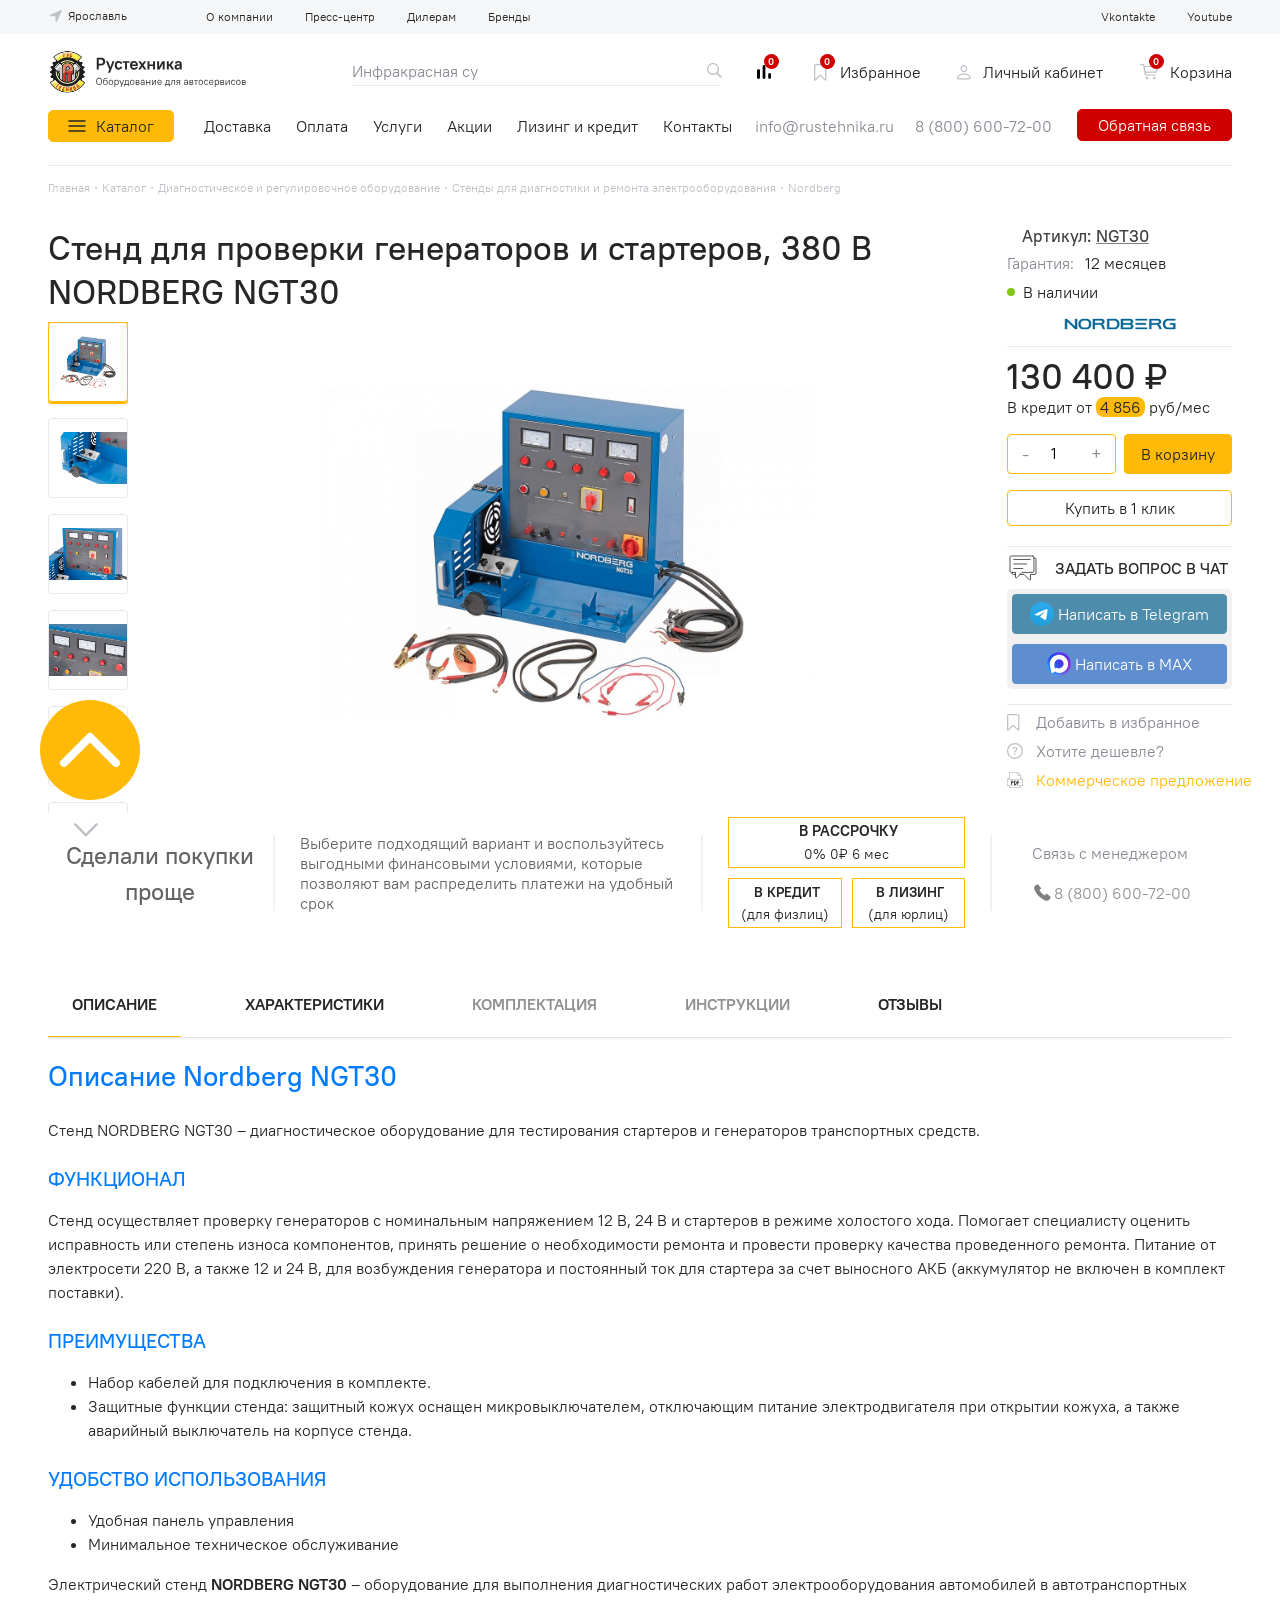
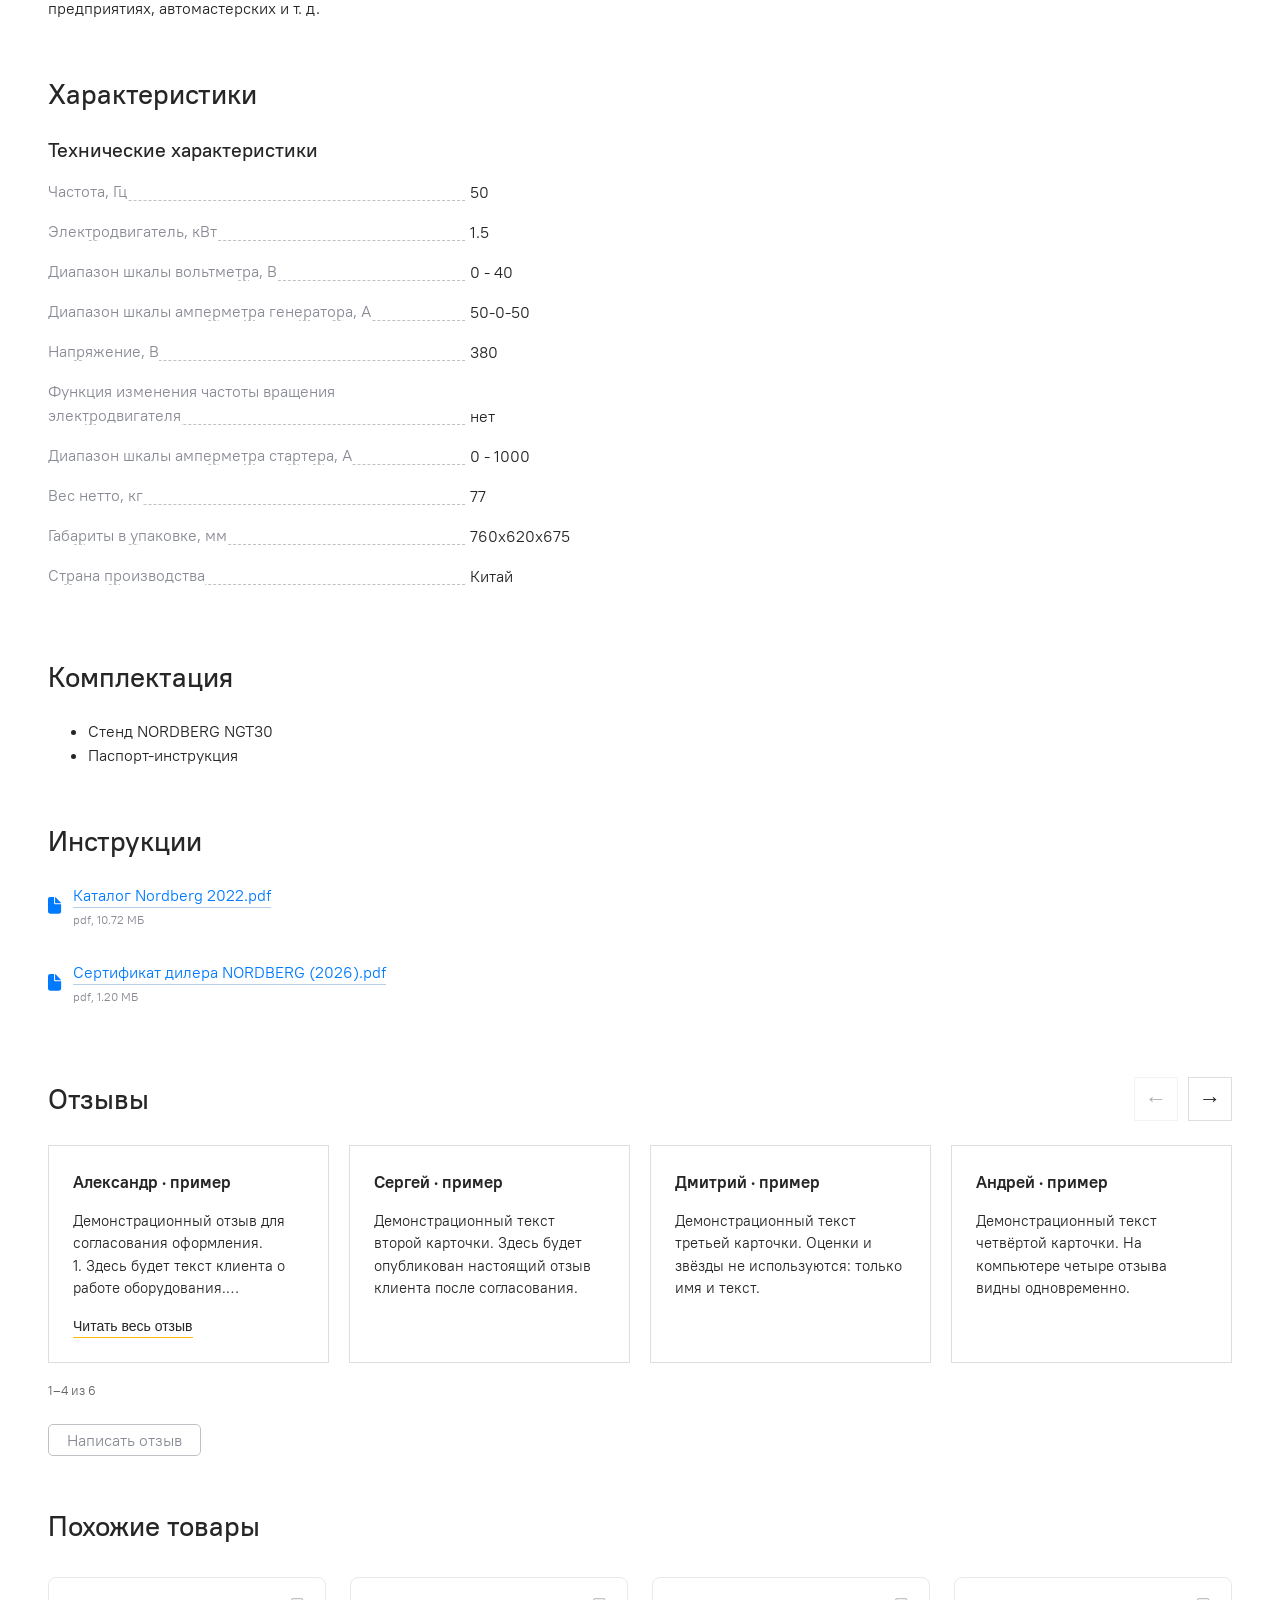
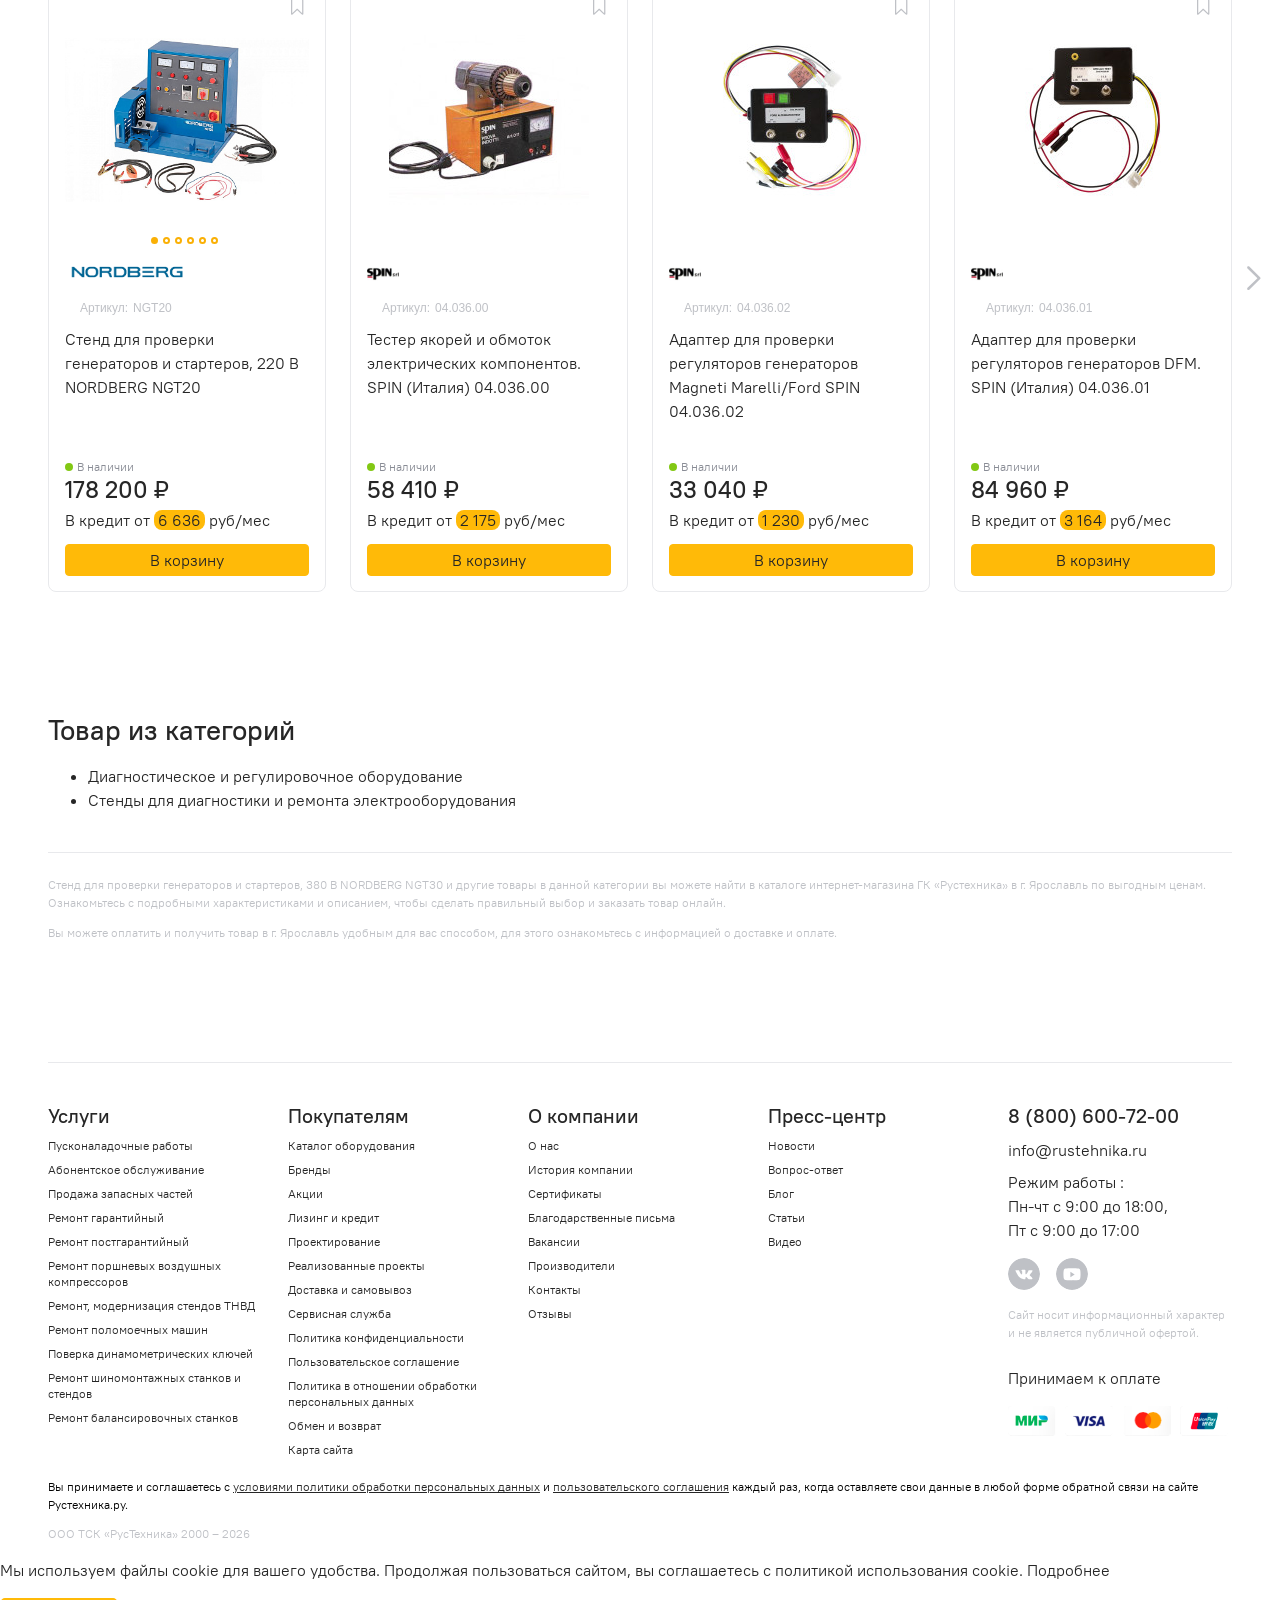
==== index.html @ f324db54 "Remove explanatory note above review cards" ====
<!doctype html><html lang="ru" class="bx-core bx-win bx-no-touch bx-no-retina bx-chrome"><head><meta charset="utf-8"><meta name="viewport" content="width=device-width,initial-scale=1"><meta name="robots" content="noindex,nofollow"><title>Стенд NORDBERG NGT30 — Рустехника</title><link rel="stylesheet" href="assets/f3d4254968c20ca1.css"><link rel="stylesheet" href="assets/dd453f430945b87c.css"><link rel="stylesheet" href="assets/0fd741e309572131.css"><link rel="stylesheet" href="assets/6cfc2c8fe06ef0df.css"><link rel="stylesheet" href="assets/d0d6c19c97543bc4.css"><link rel="stylesheet" href="assets/dbd34b565e16b507.css"><link rel="stylesheet" href="assets/bdb0d2687543d995.css"><link rel="stylesheet" href="assets/30eb3baea8bd6853.css"><link rel="stylesheet" href="assets/2ab328687905c3e8.css"><link rel="stylesheet" href="assets/44acb7b5a5d491a3.css"><link rel="stylesheet" href="changes.css?v=20261110-2"></head>

<body class="body--catalog TalkMeVCredit-initialized supportDesktop supportOffline supportOpened">
    
    <div class="header">
        <div class="header-top">
            <div class="wrap">
                <div class="header-city"><a href="#city" data-fancybox="">Ярославль</a>
                </div>
                <div class="header-menu">
                    
<ul>
    <li><a href="https://www.rustehnika.ru/about/">О компании</a></li><li><a href="https://www.rustehnika.ru/press/">Пресс-центр</a></li><li><a href="https://www.rustehnika.ru/dealers/">Дилерам</a></li><li><a href="https://www.rustehnika.ru/brands/">Бренды</a></li></ul>                </div>
                <div class="header-socials">
                    
<ul>
    <li><a href="https://vk.com/rustehnika">Vkontakte</a></li><li><a href="https://www.youtube.com/channel/UCGtShnYq3FeFuT5rxv75PSw">Youtube</a></li></ul>                </div>
            </div>
        </div>
        <div class="wrap">
            <div class="header-mid">
                <a href="https://www.rustehnika.ru/" class="logo">
                    <picture>
                        <source media="(width &lt;= 540px)" srcset="assets/logo-mobile.webp">
                        <source media="(width &gt; 540px)" srcset="assets/3858f8ac697dbec9.svg">
                        <img src="assets/3858f8ac697dbec9.svg" alt="" height="50" style="width: auto;">
                    </picture>
                </a>
                <div class="header-phone__mobile">
                    <div class="header-phone__mobile-contacts">
                        <a class="header-phone__mobile-phone" href="tel:88006007200">8 (800) 600-72-00</a>
                        <a class="header-phone__mobile-email" href="mailto:info@rustehnika.ru">info@rustehnika.ru</a>
                    </div>
                    <div class="header-feedback"><a href="#feedback" data-fancybox="" class="btn btn--red">Обратная
                            связь</a>
                    </div>
                </div>
                
<div class="header-search">
	<form action="#" method="get">
		<input data-js-search-input="" type="text" class="input ui-autocomplete-input" name="q" placeholder="Инфракрасная су" value="" autocomplete="off">
		<button class="btn"></button>
	</form>
</div>

                <div class="header-mob">
                    <a href="#feedback" data-fancybox=""></a>
                </div>
                <div class="header-compare"><a href="https://www.rustehnika.ru/catalog/compare/" data-js-count="0" rel="nofollow"></a>
                </div>
                <div class="header-fav"><a href="https://www.rustehnika.ru/personal/favorite/" data-js-count="0" rel="nofollow">Избранное</a>
                </div>
                <div class="header-lk"><a href="#auth" data-fancybox="" rel="nofollow">Личный кабинет</a>
                </div><div class="header-cart"><a href="https://www.rustehnika.ru/basket/" data-js-count="0" rel="nofollow">Корзина</a></div>
            </div>
            <div class="header-bot">
                <a href="https://www.rustehnika.ru/catalog" class="btn header-catalog"><span>Каталог</span>
                </a>
                <div class="top-menu">
                    
<ul>
    <li><a href="https://www.rustehnika.ru/delivery/">Доставка</a></li><li><a href="https://www.rustehnika.ru/payment/">Оплата</a></li><li><a href="https://www.rustehnika.ru/service/">Услуги</a></li><li><a href="https://www.rustehnika.ru/promo/">Акции</a></li><li><a href="https://www.rustehnika.ru/leasing/">Лизинг и кредит</a></li><li><a href="https://www.rustehnika.ru/contacts/">Контакты</a></li></ul>                </div>
                <div class="header-contacts header-contacts--mail"><a href="mailto:info@rustehnika.ru" class="email">info@rustehnika.ru</a>
                </div>
                <div class="header-contacts"><a href="tel:88006007200" class="email">8 (800) 600-72-00</a>
                </div>
                <div class="header-feedback"><a href="#feedback" data-fancybox="" class="btn btn--red">Обратная связь</a>
                </div>
            </div>
        </div>
    </div>
    <nav class="mobile-bottom-menu" aria-label="Основная навигация">
        <a href="https://www.rustehnika.ru/catalog/" class="mobile-bottom-menu__link mobile-bottom-menu__link--catalog" aria-label="Каталог">
            <span class="mobile-bottom-menu__icon" aria-hidden="true"></span>
            <span class="mobile-bottom-menu__label">Каталог</span>
        </a>
        <!-- <a href="/catalog/" class="mobile-bottom-menu__link mobile-bottom-menu__link--catalog" aria-label="Каталог">
            <button class="menu-toggle-btn" aria-label="Открыть меню">
                <span class="hamburger-icon"></span>
            </button>
            <span class="mobile-bottom-menu__label">Каталог</span>
        </a> -->
        <a href="https://www.rustehnika.ru/catalog/compare/" class="mobile-bottom-menu__link mobile-bottom-menu__link--compare" aria-label="Сравнение" rel="nofollow">
            <span class="mobile-bottom-menu__icon" aria-hidden="true"></span>
            <span class="mobile-bottom-menu__label">Сравнить</span>
            <span class="mobile-bottom-menu__count" data-mobile-menu-count="compare">0</span>
        </a>
        <a href="https://www.rustehnika.ru/personal/favorite/" class="mobile-bottom-menu__link mobile-bottom-menu__link--favorite" aria-label="Избранное" rel="nofollow">
            <span class="mobile-bottom-menu__icon" aria-hidden="true"></span>
            <span class="mobile-bottom-menu__label">Избранное</span>
            <span class="mobile-bottom-menu__count" data-mobile-menu-count="favorite">0</span>
        </a>
        <a href="#auth" class="mobile-bottom-menu__link mobile-bottom-menu__link--profile" aria-label="Личный кабинет" data-fancybox="" rel="nofollow">
            <span class="mobile-bottom-menu__icon" aria-hidden="true"></span>
            <span class="mobile-bottom-menu__label">Кабинет</span>
        </a>
        <a href="https://www.rustehnika.ru/basket/" class="mobile-bottom-menu__link mobile-bottom-menu__link--cart" aria-label="Корзина" rel="nofollow">
            <span class="mobile-bottom-menu__icon" aria-hidden="true"></span>
            <span class="mobile-bottom-menu__label">Корзина</span>
            <span class="mobile-bottom-menu__count" data-mobile-menu-count="cart">0</span>
        </a>
    </nav>
    <div class="main">
        <div class="wrap">
                            <div class="page-top ">
                    <div class="breadcrumbs"><a href="https://www.rustehnika.ru/">Главная・</a><a href="https://www.rustehnika.ru/catalog/">Каталог・</a><a href="https://www.rustehnika.ru/catalog/diagnosticheskoe-i-regulirovochnoe-oborudovanie/">Диагностическое и регулировочное оборудование・</a><a href="https://www.rustehnika.ru/catalog/diagnosticheskoe-i-regulirovochnoe-oborudovanie/diagnosis_repair_electrical_equipment_stands/">Стенды для диагностики и ремонта электрооборудования・</a><a href="https://www.rustehnika.ru/catalog/diagnosticheskoe-i-regulirovochnoe-oborudovanie/diagnosis_repair_electrical_equipment_stands/brand-is-nordberg-china/">Nordberg</a></div>                    
                                    </div>

                
            
            
                
                

<div class="detail">
    <div class="detail-body">
        <div class="detail-left">
            <h1>
                <div class="creditgoods">Стенд для проверки генераторов и стартеров, 380 В NORDBERG NGT30</div>
            </h1>
                            <div class="detail-images">
                    <div class="detail-img-line">
                        <div class="swiper-container gallery-thumbs swiper-container-initialized swiper-container-vertical swiper-container-thumbs">
                            <div class="swiper-wrapper" style="transition-duration: 0ms;">
                                                                    <div class="swiper-slide background-style swiper-slide-visible swiper-slide-active swiper-slide-thumb-active" data-style="assets/341b41d99ec43754.jpg" style="background-image: url(&quot;assets/341b41d99ec43754.jpg&quot;); height: 79.2px; margin-bottom: 16px;"></div>
                                                                    <div class="swiper-slide background-style swiper-slide-visible swiper-slide-next" data-style="assets/f7f3577350360eff.jpg" style="background-image: url(&quot;assets/f7f3577350360eff.jpg&quot;); height: 79.2px; margin-bottom: 16px;"></div>
                                                                    <div class="swiper-slide background-style swiper-slide-visible" data-style="assets/bff70cb05196049b.jpg" style="background-image: url(&quot;assets/bff70cb05196049b.jpg&quot;); height: 79.2px; margin-bottom: 16px;"></div>
                                                                    <div class="swiper-slide background-style swiper-slide-visible" data-style="assets/0f4be8ffe51ec0d0.jpg" style="background-image: url(&quot;assets/0f4be8ffe51ec0d0.jpg&quot;); height: 79.2px; margin-bottom: 16px;"></div>
                                                                    <div class="swiper-slide background-style swiper-slide-visible" data-style="assets/fdcc9dd203c8573f.jpg" style="background-image: url(&quot;assets/fdcc9dd203c8573f.jpg&quot;); height: 79.2px; margin-bottom: 16px;"></div>
                                                                    <div class="swiper-slide background-style" data-style="assets/9a30553d2a63c8c0.jpg" style="background-image: url(&quot;assets/9a30553d2a63c8c0.jpg&quot;); height: 79.2px; margin-bottom: 16px;"></div>
                                                            </div>
                        <span class="swiper-notification" aria-live="assertive" aria-atomic="true"></span></div>
                    </div>
                    <div class="swiper-button swiper-button-next galleryThumbBottom" tabindex="0" role="button" aria-label="Next slide"></div>
                    <div class="detail-img">
                        <div class="swiper-container gallery-top swiper-container-initialized swiper-container-horizontal" style="cursor: grab;">
                            <div class="swiper-wrapper" style="transform: translate3d(-496px, 0px, 0px); transition-duration: 0ms;"><img href="assets/9a30553d2a63c8c0.jpg" src="assets/9a30553d2a63c8c0.jpg" alt="Стенд для проверки генераторов и стартеров, 380 В NORDBERG NGT30 фото 6" data-index="6" class="swiper-slide swiper-slide-duplicate swiper-slide-prev" style="max-width: 496px; object-fit: contain; padding-top: 0px; margin-top: auto; width: 496px;" data-swiper-slide-index="5">
                                                                                                    <img href="assets/341b41d99ec43754.jpg" src="assets/341b41d99ec43754.jpg" alt="Стенд для проверки генераторов и стартеров, 380 В NORDBERG NGT30 фото 1" data-index="1" class="swiper-slide swiper-slide-active" style="max-width: 496px; object-fit: contain; padding-top: 0px; margin-top: auto; width: 496px;" data-swiper-slide-index="0">
                                                                    <img href="assets/f7f3577350360eff.jpg" src="assets/f7f3577350360eff.jpg" alt="Стенд для проверки генераторов и стартеров, 380 В NORDBERG NGT30 фото 2" data-index="2" class="swiper-slide swiper-slide-next" style="max-width: 496px; object-fit: contain; padding-top: 0px; margin-top: auto; width: 496px;" data-swiper-slide-index="1">
                                                                    <img href="assets/bff70cb05196049b.jpg" src="assets/bff70cb05196049b.jpg" alt="Стенд для проверки генераторов и стартеров, 380 В NORDBERG NGT30 фото 3" data-index="3" class="swiper-slide" style="max-width: 496px; object-fit: contain; padding-top: 0px; margin-top: auto; width: 496px;" data-swiper-slide-index="2">
                                                                    <img href="assets/0f4be8ffe51ec0d0.jpg" src="assets/0f4be8ffe51ec0d0.jpg" alt="Стенд для проверки генераторов и стартеров, 380 В NORDBERG NGT30 фото 4" data-index="4" class="swiper-slide" style="max-width: 496px; object-fit: contain; padding-top: 0px; margin-top: auto; width: 496px;" data-swiper-slide-index="3">
                                                                    <img href="assets/fdcc9dd203c8573f.jpg" src="assets/fdcc9dd203c8573f.jpg" alt="Стенд для проверки генераторов и стартеров, 380 В NORDBERG NGT30 фото 5" data-index="5" class="swiper-slide" style="max-width: 496px; object-fit: contain; padding-top: 0px; margin-top: auto; width: 496px;" data-swiper-slide-index="4">
                                                                    <img href="assets/9a30553d2a63c8c0.jpg" src="assets/9a30553d2a63c8c0.jpg" alt="Стенд для проверки генераторов и стартеров, 380 В NORDBERG NGT30 фото 6" data-index="6" class="swiper-slide swiper-slide-duplicate-prev" style="max-width: 496px; object-fit: contain; padding-top: 0px; margin-top: auto; width: 496px;" data-swiper-slide-index="5">
                                                            <img href="assets/341b41d99ec43754.jpg" src="assets/341b41d99ec43754.jpg" alt="Стенд для проверки генераторов и стартеров, 380 В NORDBERG NGT30 фото 1" data-index="1" class="swiper-slide swiper-slide-duplicate swiper-slide-duplicate-active" style="max-width: 496px; object-fit: contain; padding-top: 0px; margin-top: auto; width: 496px;" data-swiper-slide-index="0"></div>
                        <span class="swiper-notification" aria-live="assertive" aria-atomic="true"></span></div>
                    </div>
                </div>
                    </div>
        <div class="detail-right">
            <div class="detail-properties">
                                    <button type="button" data-event="copy" class="detail-art">Артикул: <span class="creditarticle">NGT30</span></button>
                                                    <div class="detail-guarantee">Гарантия: <span>12 месяцев</span>
                    </div>                                    <div class="detail-status status--green">В наличии</div>
                                <div class="detail-brand">
                    <a href="https://www.rustehnika.ru/brands/nordberg-china/">
                        <img data-src="assets/f5697067e7922703.png" loading="lazy" class="lazyload" alt="" src="assets/f5697067e7922703.png">
                    </a>
                </div>
            </div>
            <div class="detail-left__bot">
                                <div class="detail-prices">
                                                                        <span class="product-prices"><span class="price">
                                    <div class="creditprice">130&nbsp;400 ₽</div>
                                </span>
                            </span>
                                                                <div class="firstpay">
                        <div class="gocredit show_rate creditcalc__marked" data-tpl="В кредит от {rate} руб/мес">В кредит от&nbsp;<span class="creditcalc__rate">4 856</span>&nbsp;руб/мес</div>
                    </div>
                </div>
                                    <div class="detail-btns">
                        <div class="btns-buy">
                            <form action="#" method="post" data-buy-ajax="">
                                <input type="hidden" name="productId" value="">
                                <div class="detail-count count">
                                    <a href="javascript:" class="minus">-</a><input type="number" name="quantity" value="1"><a href="javascript:" class="plus">+</a>
                                </div><button type="submit" class="detail-buy btn">В корзину</button>
                            </form>
                            <div class="one-click__button btn modal-link-ajax" data-modal="oneClick">Купить в 1 клик</div>
                        </div>
                        <div class="social-block">
                            <div class="social-question">
                                <svg xmlns="http://www.w3.org/2000/svg" width="32" height="32" viewBox="0 0 48 48">
                                    <path fill="none" stroke="#000000" stroke-linecap="round" stroke-linejoin="round" d="M38.368 5.942H6.553A2.053 2.053 0 0 0 4.5 7.994v20.527a2.053 2.053 0 0 0 2.053 2.052h6.158v7.378a1.026 1.026 0 0 0 1.752.726l8.103-8.104h15.802a2.053 2.053 0 0 0 2.053-2.052V7.994a2.053 2.053 0 0 0-2.053-2.052"></path>
                                    <path fill="none" stroke="#000000" stroke-linecap="round" stroke-linejoin="round" d="M12.71 33.652H9.633A2.053 2.053 0 0 1 7.579 31.6v-1.027M40.421 9.02h1.026a2.053 2.053 0 0 1 2.053 2.053V31.6a2.053 2.053 0 0 1-2.053 2.053H35.29v7.377a1.026 1.026 0 0 1-1.752.726l-8.104-8.104h-5.947m-9.342-22.461h24.631M10.145 17.94h19.158m-19.158 6.749h13.684"></path>
                                </svg>
                                <div class="question-text">ЗАДАТЬ ВОПРОС В ЧАТ</div>
                            </div>
                            <div class="social-buttons">
                                                                <a href="https://t.me/rustehnika" class="detail-buy btn tg-btn" target="_blank" rel="nofollow">
                                    <svg xmlns="http://www.w3.org/2000/svg" xmlns:xlink="http://www.w3.org/1999/xlink" viewBox="0 0 240.1 240.1">
                                        <linearGradient id="Oval_1_" gradientUnits="userSpaceOnUse" x1="-838.041" y1="660.581" x2="-838.041" y2="660.3427" gradientTransform="matrix(1000 0 0 -1000 838161 660581)">
                                            <stop offset="0" style="stop-color:#2AABEE"></stop>
                                            <stop offset="1" style="stop-color:#229ED9"></stop>
                                        </linearGradient>
                                        <circle fill-rule="evenodd" clip-rule="evenodd" fill="url(#Oval_1_)" cx="120.1" cy="120.1" r="120.1"></circle>
                                        <path fill-rule="evenodd" clip-rule="evenodd" fill="#FFFFFF" d="M54.3,118.8c35-15.2,58.3-25.3,70-30.2 c33.3-13.9,40.3-16.3,44.8-16.4c1,0,3.2,0.2,4.7,1.4c1.2,1,1.5,2.3,1.7,3.3s0.4,3.1,0.2,4.7c-1.8,19-9.6,65.1-13.6,86.3 c-1.7,9-5,12-8.2,12.3c-7,0.6-12.3-4.6-19-9c-10.6-6.9-16.5-11.2-26.8-18c-11.9-7.8-4.2-12.1,2.6-19.1c1.8-1.8,32.5-29.8,33.1-32.3 c0.1-0.3,0.1-1.5-0.6-2.1c-0.7-0.6-1.7-0.4-2.5-0.2c-1.1,0.2-17.9,11.4-50.6,33.5c-4.8,3.3-9.1,4.9-13,4.8 c-4.3-0.1-12.5-2.4-18.7-4.4c-7.5-2.4-13.5-3.7-13-7.9C45.7,123.3,48.7,121.1,54.3,118.8z"></path>
                                    </svg>&nbsp;Написать в Telegram
                                </a>
                                <a href="https://max.ru/u/f9LHodD0cOIgSDuO6Z39n3pUydFyrhKVsr9tgVj84HydrZJHfgwWJujk0mE" class="detail-buy btn max-btn" target="_blank" rel="nofollow">
                                    <img src="assets/61aee0ea2f63db60.svg">&nbsp;Написать в MAX
                                </a>
                                <div class="social-buttons__footer">
                                </div>
                            </div>
                        </div>
                        <div class="mobile-better">
                            <div class="better-name">
                                <noindex>Сделали покупки проще</noindex>
                                <svg xmlns="http://www.w3.org/2000/svg" width="24" height="24" viewBox="0 0 24 24">
                                    <g fill="none" stroke="#000000" stroke-width="2">
                                        <circle cx="12" cy="12" r="10"></circle>
                                        <path stroke-linecap="round" d="M12 7h.01"></path>
                                        <path stroke-linecap="round" stroke-linejoin="round" d="M10 11h2v5m-2 0h4"></path>
                                    </g>
                                </svg>
                            </div>
                            <div class="credit-btns">

                                                                    <style>
                                        @media all and (max-width: 600px) {
                                            .creditzero .add-text {
                                                font-size: 14px;
                                                margin-top: 3px;
                                            }

                                            .v-credit-svg,
                                            .v-leasing-svg {
                                                width: 24px;
                                                height: 24px;
                                            }

                                            .v-rassrochku {
                                                width: 30px;
                                                height: 22px;
                                            }

                                            /*.credit-btn p{*/
                                            /*    font-size: 10px;*/
                                            /*}*/
                                            /*.credit-btn svg{*/
                                            /*    margin-right: 0px;*/
                                            /*}*/
                                        }

                                        @media all and (max-width: 360px) {

                                            .creditzero .add-text,
                                            .add-text {
                                                /*font-size: 12px;*/
                                                margin-left: 2px;
                                            }

                                            .credit-btn p {
                                                /*font-size: 11px;*/
                                            }

                                            .v-credit-svg,
                                            .v-leasing-svg {
                                                width: 18px;
                                                height: 18px;
                                            }

                                            .v-rassrochku {
                                                width: 20px;
                                                height: 15px;
                                            }

                                        }
                                    </style>

                                    <a href="javascript:void(0);" class="gocredit creditzero creditcalc__marked">
                                        <div class="credit-btn">


                                            <div>

                                                <span class="add-text add-text-credit">В РАССРОЧКУ</span>
                                                <p style="margin-top: 1px">0% 0₽ 6 мес</p>
                                            </div>
                                        </div>
                                    </a>
                                    <div class="separator"></div>
                                                                <a href="javascript:void(0);" class="gocredit creditcalc__marked">
                                    <div class="credit-btn">

                                        <div>
                                            <span class="add-text add-text-credit">В КРЕДИТ</span>
                                            <p style="margin-top: 1px">для физлиц</p>
                                        </div>
                                    </div>
                                </a>
                                <div class="separator"></div>
                                <a href="javascript:void(0);" class="goleasing">
                                    <div class="credit-btn">

                                        <div>
                                            <span class="add-text add-text-credit">В ЛИЗИНГ</span>
                                            <p style="margin-top: 1px">для юрлиц</p>
                                        </div>
                                    </div>
                                </a>


                            </div>
                            <div class="mobile-connect">
                                <p>Связь с менеджером:</p>
                                <a href="tel:88006007200" class="phone">
                                    <svg xmlns="http://www.w3.org/2000/svg" width="24" height="24" viewBox="0 0 24 24">
                                        <path fill="#000000" d="M5 9.86a18.466 18.466 0 0 0 9.566 9.292l.68.303a3.5 3.5 0 0 0 4.33-1.247l.889-1.324a1 1 0 0 0-.203-1.335l-3.012-2.43a1 1 0 0 0-1.431.183l-.932 1.257a12.14 12.14 0 0 1-5.51-5.511l1.256-.932a1 1 0 0 0 .183-1.431l-2.43-3.012a1 1 0 0 0-1.335-.203l-1.333.894a3.5 3.5 0 0 0-1.237 4.355z"></path>
                                    </svg>
                                    8 (800) 600-72-00</a>
                            </div>
                            <div>

                            </div>
                        </div>
                    </div>

                    
                    <a href="#" class="detail-fav" data-id="77988">Добавить в избранное</a>
                    <a href="#cheaper" data-fancybox="" class="detail-quest">Хотите дешевле?</a>
                    <a href="https://www.rustehnika.ru/upload/pdf/catalog/stend-dlya-proverki-generatorov-i-starterov-380-v-nordberg-ngt30.pdf" class="detail-pdf" target="_blank">Коммерческое предложение</a>
                            </div>
        </div>
    </div>
    <div class="detail-footer">
        <div class="footer-name">
            <noindex>Сделали покупки проще</noindex>
        </div>
        <div class="separator"></div>
        <div class="footer-text">
            <noindex>Выберите подходящий вариант и воспользуйтесь выгодными финансовыми условиями, которые позволяют вам
                распределить платежи на удобный срок</noindex>
        </div>
        <div class="separator"></div>
        <div class="credit-btns">


            
                <a href="javascript:void(0);" class="gocredit creditzero creditcalc__marked">
                    <div class="credit-btn">
                        <p class="add-text add-text-credit">В РАССРОЧКУ</p>
                        <p class="sbsp" style="margin-top: 1px">0% 0₽ 6 мес</p>
                    </div>
                </a>

                <div class="row-btns">
                    <a href="javascript:void(0);" class="gocredit creditcalc__marked">
                        <div class="credit-btn">
                            <p class="add-text add-text-credit">В КРЕДИТ</p>
                            <p style="margin-top: 1px">(для физлиц)</p>
                        </div>
                    </a>
                    <a href="javascript:void(0);" class="goleasing">
                        <div class="credit-btn">
                            <p class="add-text add-text-credit">В ЛИЗИНГ</p>
                            <p style="margin-top: 1px">(для юрлиц)</p>
                        </div>
                    </a>
                </div>
                        
        </div>
        <div class="separator"></div>
        <div class="footer-connect">
            <p>Связь с менеджером</p>
            <a href="tel:88006007200" class="phone">
                <svg xmlns="http://www.w3.org/2000/svg" width="24" height="24" viewBox="0 0 24 24">
                    <path fill="#000000" d="M5 9.86a18.466 18.466 0 0 0 9.566 9.292l.68.303a3.5 3.5 0 0 0 4.33-1.247l.889-1.324a1 1 0 0 0-.203-1.335l-3.012-2.43a1 1 0 0 0-1.431.183l-.932 1.257a12.14 12.14 0 0 1-5.51-5.511l1.256-.932a1 1 0 0 0 .183-1.431l-2.43-3.012a1 1 0 0 0-1.335-.203l-1.333.894a3.5 3.5 0 0 0-1.237 4.355z"></path>
                </svg>
                8 (800) 600-72-00</a>
        </div>
    </div>
</div>
<div class="detail-descr-layout">
<div class="tabs detail-descr">
    <div class="tab-links">
        <a href="javascript:" class="tab-link opened active" data-js-tab-link="DESCRIPTION">
                Описание            </a><a href="javascript:" class="tab-link" data-js-tab-link="CHARACTERISTICS">
                Характеристики            </a><a href="javascript:" class="tab-link" data-js-tab-link="EQUIPMENT">
                Комплектация            </a><a href="javascript:" class="tab-link" data-js-tab-link="INSTRUCTIONS">
                Инструкции            </a><a href="javascript:" class="tab-link" data-js-tab-link="REVIEWS">
                Отзывы            </a>    </div>
            <div class="tab opened default-link-container active" data-js-tab="DESCRIPTION">
            <div class="tab-title">Описание</div>
            <h2>Описание Nordberg     NGT30</h2>
            <div class="product-description-section product-description-section--text wyswig">
                            <p>
	 Стенд&nbsp;NORDBERG NGT30&nbsp;– диагностическое оборудование для тестирования стартеров и генераторов транспортных средств.
</p>                        <h3>ФУНКЦИОНАЛ</h3>
<p>
	 Стенд осуществляет проверку генераторов с номинальным напряжением 12 В,&nbsp;24 В и стартеров в режиме холостого хода. Помогает специалисту оценить исправность или степень износа компонентов, принять решение о необходимости ремонта и провести проверку качества проведенного ремонта. Питание от электросети 220 В, а также 12 и 24 В, для возбуждения генератора и постоянный ток для стартера за счет выносного АКБ (аккумулятор не включен в комплект поставки).<br>
</p>
<p>
</p>
<h3>ПРЕИМУЩЕСТВА</h3>
<ul>
	<li>Набор кабелей для подключения в комплекте.</li>
	<li>Защитные функции стенда: защитный кожух оснащен микровыключателем, отключающим питание электродвигателя при открытии кожуха, а также аварийный выключатель на корпусе стенда.<br>
 </li>
</ul>
<p>
</p>
<h3>УДОБСТВО ИСПОЛЬЗОВАНИЯ</h3>
<ul>
	<li>Удобная панель управления</li>
	<li>Минимальное техническое обслуживание</li>
</ul>
<p>
	 Электрический стенд&nbsp;<b>NORDBERG NGT30</b>&nbsp;– оборудование для выполнения диагностических работ электрооборудования автомобилей в автотранспортных предприятиях,&nbsp;автомастерских и т. д.
</p>            </div>
        </div>
                <div class="tab" data-js-tab="CHARACTERISTICS">
            <div class="tab-title">Характеристики</div>
                            <h3>Технические характеристики</h3>
                <div class="detail-char">
                                            <div class="tr">
                            <div class="td"><span>Частота, Гц</span>
                            </div>
                            <div class="td"><span>50</span></div>
                        </div>
                                            <div class="tr">
                            <div class="td"><span>Электродвигатель, кВт</span>
                            </div>
                            <div class="td"><span>1.5</span></div>
                        </div>
                                            <div class="tr">
                            <div class="td"><span>Диапазон шкалы вольтметра, В</span>
                            </div>
                            <div class="td"><span>0 - 40</span></div>
                        </div>
                                            <div class="tr">
                            <div class="td"><span>Диапазон шкалы амперметра генератора, А</span>
                            </div>
                            <div class="td"><span>50-0-50</span></div>
                        </div>
                                            <div class="tr">
                            <div class="td"><span>Напряжение, В</span>
                            </div>
                            <div class="td"><span>380</span></div>
                        </div>
                                            <div class="tr">
                            <div class="td"><span>Функция изменения частоты вращения электродвигателя</span>
                            </div>
                            <div class="td"><span>нет</span></div>
                        </div>
                                            <div class="tr">
                            <div class="td"><span>Диапазон шкалы амперметра стартера, А</span>
                            </div>
                            <div class="td"><span>0 - 1000</span></div>
                        </div>
                                            <div class="tr">
                            <div class="td"><span>Вес нетто, кг</span>
                            </div>
                            <div class="td"><span>77</span></div>
                        </div>
                                            <div class="tr">
                            <div class="td"><span>Габариты в упаковке, мм</span>
                            </div>
                            <div class="td"><span>760x620x675</span></div>
                        </div>
                                            <div class="tr">
                            <div class="td"><span>Страна производства</span>
                            </div>
                            <div class="td"><span>Китай</span></div>
                        </div>
                                    </div>
                    </div>
                <div class="tab" data-js-tab="EQUIPMENT">
            <div class="tab-title">Комплектация</div>
            <ul>
	<li>Стенд NORDBERG NGT30</li>
	<li>Паспорт-инструкция</li>
</ul>        </div>
                <div class="tab" data-js-tab="INSTRUCTIONS">
            <div class="tab-title">Инструкции</div>
                            <a href="https://7ab0278b-9efc-4d43-9fc8-afd54acf5332.selstorage.ru/iblock/ced/ced797b2075566cef797835e882602ee/59e599a1c9f0cb7150fd117f0a105d9b.pdf" class="file"><span class="file-name">Каталог Nordberg 2022.pdf </span><span class="file-size">pdf, 10.72&nbsp;МБ</span></a>
                            <a href="https://7ab0278b-9efc-4d43-9fc8-afd54acf5332.selstorage.ru/iblock/c09/c0912cc6637c0a3b50693102e69eecfe/1a920213ccd75a58153dfeb6f8e8012a.pdf" class="file"><span class="file-name">Сертификат дилера NORDBERG (2026).pdf </span><span class="file-size">pdf, 1.20&nbsp;МБ</span></a>
                    </div>
                <div class="tab" data-js-tab="REVIEWS">
            <div class="tab-title">Отзывы</div>
                            <p>Ещё никто не оставил отзыв об этом товаре.</p>
            
            <buttton class="btn btn--light modal-link-ajax" data-modal="review">Написать отзыв</buttton>
        </div>
            </div>
</div>

<div class="forms-container-detail">            <div class="popup popup-cheaper" id="cheaper">
                <h2 class="popup-title">Хотите дешевле?</h2>

                <form name="SIMPLE_FORM_2" action="#" method="POST" enctype="multipart/form-data" data-form-ajax="" data-sign="{&quot;signedParameters&quot;:&quot;YToxOntzOjExOiJXRUJfRk9STV9JRCI7aToyO30=.50bb20b7e87f28daf41d127e10056b408ad1a4bf48ef6a47aaa126490e64f95a&quot;}">
    <div class="form-errors"></div>

            <label class="check-wrap" for="" data-js-cheaper-id="1"><input type="checkbox" class="check" name="form_checkbox_REASON_1[]" id="form_checkbox_REASON_1[]" value="13"><span>Скан/копия счета или коммерческого предложения на аналогичный товар</span>
                            </label>            <label class="input-wrap" data-js-cheaper="1">
                                <input type="text" class="input" name="form_text_11" value=""><span>Ссылка</span>
                            </label>            <label class="check-wrap" for="" data-js-cheaper-id="2"><input type="checkbox" class="check" name="form_checkbox_REASON_2[]" id="form_checkbox_REASON_2[]" value="14"><span>Ссылка на аналогичный товар с более низкой ценой</span>
                            </label>            <label class="input-wrap" data-js-cheaper="2">
                                <input type="text" class="input" name="form_text_12" value=""><span>Ссылка</span>
                            </label>            <label class="check-wrap" for="15" id="15"><input type="checkbox" class="check" name="form_checkbox_REASON_3[]" id="form_checkbox_REASON_3[]" value="15"><span>Большой объем единовременной покупки</span>
                            </label>            <label class="input-wrap" data-phone="">
                                <input type="text" class="input" name="form_text_5" value=""><span> Контактный телефон</span>
                            </label>            <label class="input-wrap">
                                <input type="email" class="input" name="form_email_6" value="" size="0">
                                    <span> E-mail</span>
                            </label>            <label class="input-wrap">
                                <textarea name="form_textarea_7" cols="40" rows="5" class="inputtextarea"></textarea><span> Комментарий или вопрос</span>
                            </label>    
    <input type="hidden" name="recaptcha_token" value="">
    <button type="submit" class="btn">Отправить</button>

    <div class="agree">Нажимая на кнопку «Отправить»,
    я даю согласие на получение информации от интернет-магазина и уведомлений о состоянии и статуса моих заказов, а также принимаю условия <a href="https://www.rustehnika.ru/politika-personalnykh-dannykh/">политики на обработку персональных данных</a>, <a href="https://www.rustehnika.ru/policy/">политики конфиденциальности</a> и <a href="https://www.rustehnika.ru/agreement/">пользовательского соглашения</a>.
    </div>
</form>            </div>
                    <div class="popup popup-credit" id="credit">
                <h2 class="popup-title">Купить в кредит</h2>

                <form name="SIMPLE_FORM_1" action="#" method="POST" enctype="multipart/form-data" data-form-ajax="" data-sign="{&quot;signedParameters&quot;:&quot;YToxOntzOjExOiJXRUJfRk9STV9JRCI7aToxO30=.1995cbb7209787fbdda13b14ff32c798facb65716943d8e9bee389548d83aa33&quot;}">
    <div class="form-errors"></div>

            <label class="input-wrap">
                                <input type="text" class="input" name="form_text_1" value=""><span> Ваше имя, фамилия</span>
                            </label>            <label class="input-wrap" data-phone="">
                                <input type="text" class="input" name="form_text_2" value=""><span> Контактный телефон</span>
                            </label>            <label class="input-wrap">
                                <input type="email" class="input" name="form_email_3" value="" size="0">
                                    <span> E-mail</span>
                            </label>            <label class="input-wrap">
                                <textarea name="form_textarea_4" cols="40" rows="5" class="inputtextarea"></textarea><span> Комментарий или вопрос</span>
                            </label>            <label class="input-wrap">
                                <input type="text" class="input" name="form_text_124" value=""><span>Введите название модели</span>
                            </label>    
    <input type="hidden" name="recaptcha_token" value="">
    <button type="submit" class="btn">Отправить</button>

    <div class="agree">Нажимая на кнопку «Отправить»,
    я даю согласие на получение информации от интернет-магазина и уведомлений о состоянии и статуса моих заказов, а также принимаю условия <a href="https://www.rustehnika.ru/politika-personalnykh-dannykh/">политики на обработку персональных данных</a>, <a href="https://www.rustehnika.ru/policy/">политики конфиденциальности</a> и <a href="https://www.rustehnika.ru/agreement/">пользовательского соглашения</a>.
    </div>
</form>            </div>
        </div>
    <div class="modal-overlay" data-modal="oneClick">
        <div class="modal-table">
            <div class="modal-table-cell">
                <div class="modal">
                    <button class="modal__close"></button>
                    <div class="modal-content">
                    </div>
                </div>
            </div>
        </div>
    </div>


<div class="modal-overlay" data-modal="review">
    <div class="modal-table">
        <div class="modal-table-cell">
            <div class="modal">
                <button class="modal__close"></button>
                <div class="modal-content">
                </div>
            </div>
        </div>
    </div>
</div>

    <div class="block popular-goods">
                    <h2 class="block-title">Похожие товары</h2>
                <div class="swiper-container swiper-nav swiper-container-initialized swiper-container-horizontal">
            <div class="swiper-wrapper" style="transform: translate3d(0px, 0px, 0px);">
                <div class="swiper-slide swiper-slide-active" style="width: 266.5px; margin-right: 24px;">
                        <div class="product">
                            

<div class="product-image product-info" data-id="77979">
    <a href="https://www.rustehnika.ru/catalog/diagnosticheskoe-i-regulirovochnoe-oborudovanie/diagnosis_repair_electrical_equipment_stands/stend-dlya-proverki-generatorov-i-starterov-220-v-nordberg-ngt20/">

        <span class="product-img without-shaking">

            <img data-src="assets/59901df0860922d8.jpg" alt="Стенд для проверки генераторов и стартеров, 220 В NORDBERG NGT20" loading="lazy" class="lazyload" width="400" height="267" src="assets/59901df0860922d8.jpg">

            
                <span class="product-img__placeholders">
                    
                        <div class="product-img__placeholder" data-id="77979_0"></div>

                    
                        <div class="product-img__placeholder" data-id="77979_1"></div>

                    
                        <div class="product-img__placeholder" data-id="77979_2"></div>

                    
                        <div class="product-img__placeholder" data-id="77979_3"></div>

                    
                        <div class="product-img__placeholder" data-id="77979_4"></div>

                    
                        <div class="product-img__placeholder" data-id="77979_5"></div>

                                    </span>

                <span class="product-img__dots">

                    
                        <div class="product-img__dot dot-active" data-id="0"></div>

                    
                        <div class="product-img__dot" data-id="1"></div>

                    
                        <div class="product-img__dot" data-id="2"></div>

                    
                        <div class="product-img__dot" data-id="3"></div>

                    
                        <div class="product-img__dot" data-id="4"></div>

                    
                        <div class="product-img__dot" data-id="5"></div>

                    
                </span>

            
        </span>

    </a>
    <span class="product-logo">
        <img data-src="assets/f5697067e7922703.png" loading="lazy" class="lazyload" alt="" width="342" height="55" src="assets/f5697067e7922703.png">
    </span>
</div>

<div class="product-info">
    <div class="info-body">
        <span class="product-name">
            <a href="https://www.rustehnika.ru/catalog/diagnosticheskoe-i-regulirovochnoe-oborudovanie/diagnosis_repair_electrical_equipment_stands/stend-dlya-proverki-generatorov-i-starterov-220-v-nordberg-ngt20/">
                <div class="creditgoods">Стенд для проверки генераторов и стартеров, 220 В NORDBERG NGT20</div>
            </a>
        </span>
                    <button type="button" class="product-article" data-event="copy">Артикул: <span class="creditarticle">NGT20</span></button>
            </div>
</div>

<div class="product-buy-block">
                        <span class="product-prices">
                <span class="product-status mobile-status">
                    <span class="status status--green">В наличии</span>
                </span>
                <span class="price">
                    <div class="creditprice">178&nbsp;200 ₽</div>
                </span>
                <noindex>
                <div class="firstpay">
                    <div class="gocredit show_rate creditcalc__marked" data-tpl="В кредит от {rate} руб/мес">В кредит от&nbsp;<span class="creditcalc__rate">6 636</span>&nbsp;руб/мес</div>
                </div>
                </noindex>
            </span>
            
            <form action="#" method="post" data-buy-ajax="">
            <input type="hidden" name="productId" value="">
            <input type="hidden" name="quantity" value="">
            <button type="submit" class="product-buy btn">В корзину</button>
        </form>
            <!-- <div class="delivery-info">
        <noindex>
            Срок доставки: от 2 дней <br />
            Самовывоз: бесплатно <br />
        </noindex>
    </div> -->
    <noindex>
        <div class="product-btns">
                        <a href="#" rel="nofollow" class="product-like" data-id="77979"></a>
        </div>
    </noindex>
</div>
                        </div>
                    </div><div class="swiper-slide swiper-slide-next" style="width: 266.5px; margin-right: 24px;">
                        <div class="product">
                            

<div class="product-image product-info" data-id="2566">
    <a href="https://www.rustehnika.ru/catalog/diagnosticheskoe-i-regulirovochnoe-oborudovanie/diagnosis_repair_electrical_equipment_stands/tester-yakorey-i-obmotok-elektricheskikh-komponentov-spin-italiya-04-036-00/">

        <span class="product-img">

            <img data-src="assets/b0379887a8f49682.jpg" alt="Тестер якорей и обмоток электрических компонентов. SPIN (Италия) 04.036.00" loading="lazy" class="lazyload" width="200" height="170" src="assets/b0379887a8f49682.jpg">

            
        </span>

    </a>
    <span class="product-logo">
        <img data-src="assets/91f6b922df92f2fc.jpg" loading="lazy" class="lazyload" alt="" width="160" height="160" src="assets/91f6b922df92f2fc.jpg">
    </span>
</div>

<div class="product-info">
    <div class="info-body">
        <span class="product-name">
            <a href="https://www.rustehnika.ru/catalog/diagnosticheskoe-i-regulirovochnoe-oborudovanie/diagnosis_repair_electrical_equipment_stands/tester-yakorey-i-obmotok-elektricheskikh-komponentov-spin-italiya-04-036-00/">
                <div class="creditgoods">Тестер якорей и обмоток электрических компонентов. SPIN (Италия) 04.036.00</div>
            </a>
        </span>
                    <button type="button" class="product-article" data-event="copy">Артикул: <span class="creditarticle">04.036.00</span></button>
            </div>
</div>

<div class="product-buy-block">
                        <span class="product-prices">
                <span class="product-status mobile-status">
                    <span class="status status--green">В наличии</span>
                </span>
                <span class="price">
                    <div class="creditprice">58&nbsp;410 ₽</div>
                </span>
                <noindex>
                <div class="firstpay">
                    <div class="gocredit show_rate creditcalc__marked" data-tpl="В кредит от {rate} руб/мес">В кредит от&nbsp;<span class="creditcalc__rate">2 175</span>&nbsp;руб/мес</div>
                </div>
                </noindex>
            </span>
            
            <form action="#" method="post" data-buy-ajax="">
            <input type="hidden" name="productId" value="">
            <input type="hidden" name="quantity" value="">
            <button type="submit" class="product-buy btn">В корзину</button>
        </form>
            <!-- <div class="delivery-info">
        <noindex>
            Срок доставки: от 2 дней <br />
            Самовывоз: бесплатно <br />
        </noindex>
    </div> -->
    <noindex>
        <div class="product-btns">
                        <a href="#" rel="nofollow" class="product-like" data-id="2566"></a>
        </div>
    </noindex>
</div>
                        </div>
                    </div><div class="swiper-slide" style="width: 266.5px; margin-right: 24px;">
                        <div class="product">
                            

<div class="product-image product-info" data-id="2565">
    <a href="https://www.rustehnika.ru/catalog/diagnosticheskoe-i-regulirovochnoe-oborudovanie/diagnosis_repair_electrical_equipment_stands/adapter-dlya-proverki-regulyatorov-generatorov-magneti-marelli-ford-spin-italiya-04-036-02/">

        <span class="product-img">

            <img data-src="assets/2757f56bf0a2652d.jpg" alt="Адаптер для проверки регуляторов генераторов Magneti Marelli/Ford SPIN 04.036.02" loading="lazy" class="lazyload" width="200" height="200" src="assets/2757f56bf0a2652d.jpg">

            
        </span>

    </a>
    <span class="product-logo">
        <img data-src="assets/91f6b922df92f2fc.jpg" loading="lazy" class="lazyload" alt="" width="160" height="160" src="assets/91f6b922df92f2fc.jpg">
    </span>
</div>

<div class="product-info">
    <div class="info-body">
        <span class="product-name">
            <a href="https://www.rustehnika.ru/catalog/diagnosticheskoe-i-regulirovochnoe-oborudovanie/diagnosis_repair_electrical_equipment_stands/adapter-dlya-proverki-regulyatorov-generatorov-magneti-marelli-ford-spin-italiya-04-036-02/">
                <div class="creditgoods">Адаптер для проверки регуляторов генераторов Magneti Marelli/Ford SPIN 04.036.02</div>
            </a>
        </span>
                    <button type="button" class="product-article" data-event="copy">Артикул: <span class="creditarticle">04.036.02</span></button>
            </div>
</div>

<div class="product-buy-block">
                        <span class="product-prices">
                <span class="product-status mobile-status">
                    <span class="status status--green">В наличии</span>
                </span>
                <span class="price">
                    <div class="creditprice">33&nbsp;040 ₽</div>
                </span>
                <noindex>
                <div class="firstpay">
                    <div class="gocredit show_rate creditcalc__marked" data-tpl="В кредит от {rate} руб/мес">В кредит от&nbsp;<span class="creditcalc__rate">1 230</span>&nbsp;руб/мес</div>
                </div>
                </noindex>
            </span>
            
            <form action="#" method="post" data-buy-ajax="">
            <input type="hidden" name="productId" value="">
            <input type="hidden" name="quantity" value="">
            <button type="submit" class="product-buy btn">В корзину</button>
        </form>
            <!-- <div class="delivery-info">
        <noindex>
            Срок доставки: от 2 дней <br />
            Самовывоз: бесплатно <br />
        </noindex>
    </div> -->
    <noindex>
        <div class="product-btns">
                        <a href="#" rel="nofollow" class="product-like" data-id="2565"></a>
        </div>
    </noindex>
</div>
                        </div>
                    </div><div class="swiper-slide" style="width: 266.5px; margin-right: 24px;">
                        <div class="product">
                            

<div class="product-image product-info" data-id="2564">
    <a href="https://www.rustehnika.ru/catalog/diagnosticheskoe-i-regulirovochnoe-oborudovanie/diagnosis_repair_electrical_equipment_stands/adapter-dlya-proverki-regulyatorov-generatorov-dfm-spin-italiya-04-036-01/">

        <span class="product-img">

            <img data-src="assets/96870f5e0070c421.jpg" alt="Адаптер для проверки регуляторов генераторов DFM. SPIN (Италия) 04.036.01" loading="lazy" class="lazyload" width="200" height="200" src="assets/96870f5e0070c421.jpg">

            
        </span>

    </a>
    <span class="product-logo">
        <img data-src="assets/91f6b922df92f2fc.jpg" loading="lazy" class="lazyload" alt="" width="160" height="160" src="assets/91f6b922df92f2fc.jpg">
    </span>
</div>

<div class="product-info">
    <div class="info-body">
        <span class="product-name">
            <a href="https://www.rustehnika.ru/catalog/diagnosticheskoe-i-regulirovochnoe-oborudovanie/diagnosis_repair_electrical_equipment_stands/adapter-dlya-proverki-regulyatorov-generatorov-dfm-spin-italiya-04-036-01/">
                <div class="creditgoods">Адаптер для проверки регуляторов генераторов DFM. SPIN (Италия) 04.036.01</div>
            </a>
        </span>
                    <button type="button" class="product-article" data-event="copy">Артикул: <span class="creditarticle">04.036.01</span></button>
            </div>
</div>

<div class="product-buy-block">
                        <span class="product-prices">
                <span class="product-status mobile-status">
                    <span class="status status--green">В наличии</span>
                </span>
                <span class="price">
                    <div class="creditprice">84&nbsp;960 ₽</div>
                </span>
                <noindex>
                <div class="firstpay">
                    <div class="gocredit show_rate creditcalc__marked" data-tpl="В кредит от {rate} руб/мес">В кредит от&nbsp;<span class="creditcalc__rate">3 164</span>&nbsp;руб/мес</div>
                </div>
                </noindex>
            </span>
            
            <form action="#" method="post" data-buy-ajax="">
            <input type="hidden" name="productId" value="">
            <input type="hidden" name="quantity" value="">
            <button type="submit" class="product-buy btn">В корзину</button>
        </form>
            <!-- <div class="delivery-info">
        <noindex>
            Срок доставки: от 2 дней <br />
            Самовывоз: бесплатно <br />
        </noindex>
    </div> -->
    <noindex>
        <div class="product-btns">
                        <a href="#" rel="nofollow" class="product-like" data-id="2564"></a>
        </div>
    </noindex>
</div>
                        </div>
                    </div><div class="swiper-slide" style="width: 266.5px; margin-right: 24px;">
                        <div class="product">
                            

<div class="product-image product-info" data-id="2551">
    <a href="https://www.rustehnika.ru/catalog/diagnosticheskoe-i-regulirovochnoe-oborudovanie/diagnosis_repair_electrical_equipment_stands/kontrolno-izmeritelnyj-stend-dlya-proverki-i-remonta-snyatogo-s-avtomobilya-ehlektrooborudovaniya-eh250m-02/">

        <span class="product-img without-shaking">

            <img data-src="assets/d8bd856ef75b0c16.jpg" alt="Контрольно-измерительный стенд для проверки и ремонта снятого с автомобиля электрооборудования  Э250М-02" loading="lazy" class="lazyload" width="400" height="400" src="assets/d8bd856ef75b0c16.jpg">

            
                <span class="product-img__placeholders">
                    
                        <div class="product-img__placeholder" data-id="2551_0"></div>

                    
                        <div class="product-img__placeholder" data-id="2551_1"></div>

                    
                        <div class="product-img__placeholder" data-id="2551_2"></div>

                    
                        <div class="product-img__placeholder" data-id="2551_3"></div>

                                    </span>

                <span class="product-img__dots">

                    
                        <div class="product-img__dot dot-active" data-id="0"></div>

                    
                        <div class="product-img__dot" data-id="1"></div>

                    
                        <div class="product-img__dot" data-id="2"></div>

                    
                        <div class="product-img__dot" data-id="3"></div>

                    
                </span>

            
        </span>

    </a>
    <span class="product-logo">
        <img data-src="assets/5fca0095eba3083b.png" loading="lazy" class="lazyload" alt="" width="400" height="147" src="assets/5fca0095eba3083b.png">
    </span>
</div>

<div class="product-info">
    <div class="info-body">
        <span class="product-name">
            <a href="https://www.rustehnika.ru/catalog/diagnosticheskoe-i-regulirovochnoe-oborudovanie/diagnosis_repair_electrical_equipment_stands/kontrolno-izmeritelnyj-stend-dlya-proverki-i-remonta-snyatogo-s-avtomobilya-ehlektrooborudovaniya-eh250m-02/">
                <div class="creditgoods">Контрольно-измерительный стенд для проверки и ремонта снятого с автомобиля электрооборудования  Э250М-02</div>
            </a>
        </span>
                    <button type="button" class="product-article" data-event="copy">Артикул: <span class="creditarticle">Э-250-02 М</span></button>
            </div>
</div>

<div class="product-buy-block">
                        <span class="product-prices">
                <span class="product-status mobile-status">
                    <span class="status status--green">В наличии</span>
                </span>
                <span class="price">
                    <div class="creditprice">785&nbsp;000 ₽</div>
                </span>
                <noindex>
                <div class="firstpay">
                    <div class="gocredit show_rate creditcalc__marked" data-tpl="В кредит от {rate} руб/мес">В кредит от&nbsp;<span class="creditcalc__rate">29 231</span>&nbsp;руб/мес</div>
                </div>
                </noindex>
            </span>
            
            <form action="#" method="post" data-buy-ajax="">
            <input type="hidden" name="productId" value="">
            <input type="hidden" name="quantity" value="">
            <button type="submit" class="product-buy btn">В корзину</button>
        </form>
            <!-- <div class="delivery-info">
        <noindex>
            Срок доставки: от 2 дней <br />
            Самовывоз: бесплатно <br />
        </noindex>
    </div> -->
    <noindex>
        <div class="product-btns">
                        <a href="#" rel="nofollow" class="product-like" data-id="2551"></a>
        </div>
    </noindex>
</div>
                        </div>
                    </div><div class="swiper-slide" style="width: 266.5px; margin-right: 24px;">
                        <div class="product">
                            

<div class="product-image product-info" data-id="2561">
    <a href="https://www.rustehnika.ru/catalog/diagnosticheskoe-i-regulirovochnoe-oborudovanie/diagnosis_repair_electrical_equipment_stands/ms002-com-stand-for-diagnostics-of-alternators-and-starters/">

        <span class="product-img without-shaking">

            <img data-src="assets/3700c1521e35c875.jpg" alt="MS002 COM Cтенд для диагностики генераторов и стартеров" loading="lazy" class="lazyload" width="200" height="200" src="assets/3700c1521e35c875.jpg">

            
                <span class="product-img__placeholders">
                    
                        <div class="product-img__placeholder" data-id="2561_0"></div>

                    
                        <div class="product-img__placeholder" data-id="2561_1"></div>

                    
                        <div class="product-img__placeholder" data-id="2561_2"></div>

                    
                        <div class="product-img__placeholder" data-id="2561_3"></div>

                    
                        <div class="product-img__placeholder" data-id="2561_4"></div>

                                    </span>

                <span class="product-img__dots">

                    
                        <div class="product-img__dot dot-active" data-id="0"></div>

                    
                        <div class="product-img__dot" data-id="1"></div>

                    
                        <div class="product-img__dot" data-id="2"></div>

                    
                        <div class="product-img__dot" data-id="3"></div>

                    
                        <div class="product-img__dot" data-id="4"></div>

                    
                </span>

            
        </span>

    </a>
    <span class="product-logo">
        <img data-src="assets/411c6dc8a6344b29.jpg" loading="lazy" class="lazyload" alt="" width="188" height="120" src="assets/411c6dc8a6344b29.jpg">
    </span>
</div>

<div class="product-info">
    <div class="info-body">
        <span class="product-name">
            <a href="https://www.rustehnika.ru/catalog/diagnosticheskoe-i-regulirovochnoe-oborudovanie/diagnosis_repair_electrical_equipment_stands/ms002-com-stand-for-diagnostics-of-alternators-and-starters/">
                <div class="creditgoods">MS002 COM Cтенд для диагностики генераторов и стартеров</div>
            </a>
        </span>
                    <button type="button" class="product-article" data-event="copy">Артикул: <span class="creditarticle">MS002 COM</span></button>
            </div>
</div>

<div class="product-buy-block">
                        <span class="product-prices">
                <span class="product-status mobile-status">
                    <span class="status status--green">В наличии</span>
                </span>
                <span class="price">
                    <div class="creditprice">791&nbsp;808 ₽</div>
                </span>
                <noindex>
                <div class="firstpay">
                    <div class="gocredit show_rate creditcalc__marked" data-tpl="В кредит от {rate} руб/мес">В кредит от&nbsp;<span class="creditcalc__rate">29 485</span>&nbsp;руб/мес</div>
                </div>
                </noindex>
            </span>
            
            <form action="#" method="post" data-buy-ajax="">
            <input type="hidden" name="productId" value="">
            <input type="hidden" name="quantity" value="">
            <button type="submit" class="product-buy btn">В корзину</button>
        </form>
            <!-- <div class="delivery-info">
        <noindex>
            Срок доставки: от 2 дней <br />
            Самовывоз: бесплатно <br />
        </noindex>
    </div> -->
    <noindex>
        <div class="product-btns">
                        <a href="#" rel="nofollow" class="product-like" data-id="2561"></a>
        </div>
    </noindex>
</div>
                        </div>
                    </div><div class="swiper-slide" style="width: 266.5px; margin-right: 24px;">
                        <div class="product">
                            

<div class="product-image product-info" data-id="2560">
    <a href="https://www.rustehnika.ru/catalog/diagnosticheskoe-i-regulirovochnoe-oborudovanie/diagnosis_repair_electrical_equipment_stands/ms004-com-stand-for-diagnostics-of-alternators-and-starters/">

        <span class="product-img without-shaking">

            <img data-src="assets/3e8791d1187ef250.jpg" alt="MS004 COM Cтенд для диагностики генераторов и стартеров" loading="lazy" class="lazyload" width="200" height="200" src="assets/3e8791d1187ef250.jpg">

            
                <span class="product-img__placeholders">
                    
                        <div class="product-img__placeholder" data-id="2560_0"></div>

                    
                        <div class="product-img__placeholder" data-id="2560_1"></div>

                    
                        <div class="product-img__placeholder" data-id="2560_2"></div>

                    
                        <div class="product-img__placeholder" data-id="2560_3"></div>

                                    </span>

                <span class="product-img__dots">

                    
                        <div class="product-img__dot dot-active" data-id="0"></div>

                    
                        <div class="product-img__dot" data-id="1"></div>

                    
                        <div class="product-img__dot" data-id="2"></div>

                    
                        <div class="product-img__dot" data-id="3"></div>

                    
                </span>

            
        </span>

    </a>
    <span class="product-logo">
        <img data-src="assets/411c6dc8a6344b29.jpg" loading="lazy" class="lazyload" alt="" width="188" height="120" src="assets/411c6dc8a6344b29.jpg">
    </span>
</div>

<div class="product-info">
    <div class="info-body">
        <span class="product-name">
            <a href="https://www.rustehnika.ru/catalog/diagnosticheskoe-i-regulirovochnoe-oborudovanie/diagnosis_repair_electrical_equipment_stands/ms004-com-stand-for-diagnostics-of-alternators-and-starters/">
                <div class="creditgoods">MS004 COM Cтенд для диагностики генераторов и стартеров</div>
            </a>
        </span>
                    <button type="button" class="product-article" data-event="copy">Артикул: <span class="creditarticle">MS004 COM</span></button>
            </div>
</div>

<div class="product-buy-block">
                        <span class="product-prices">
                <span class="product-status mobile-status">
                    <span class="status status--green">В наличии</span>
                </span>
                <span class="price">
                    <div class="creditprice">574&nbsp;080 ₽</div>
                </span>
                <noindex>
                <div class="firstpay">
                    <div class="gocredit show_rate creditcalc__marked" data-tpl="В кредит от {rate} руб/мес">В кредит от&nbsp;<span class="creditcalc__rate">21 377</span>&nbsp;руб/мес</div>
                </div>
                </noindex>
            </span>
            
            <form action="#" method="post" data-buy-ajax="">
            <input type="hidden" name="productId" value="">
            <input type="hidden" name="quantity" value="">
            <button type="submit" class="product-buy btn">В корзину</button>
        </form>
            <!-- <div class="delivery-info">
        <noindex>
            Срок доставки: от 2 дней <br />
            Самовывоз: бесплатно <br />
        </noindex>
    </div> -->
    <noindex>
        <div class="product-btns">
                        <a href="#" rel="nofollow" class="product-like" data-id="2560"></a>
        </div>
    </noindex>
</div>
                        </div>
                    </div><div class="swiper-slide" style="width: 266.5px; margin-right: 24px;">
                        <div class="product">
                            

<div class="product-image product-info" data-id="2559">
    <a href="https://www.rustehnika.ru/catalog/diagnosticheskoe-i-regulirovochnoe-oborudovanie/diagnosis_repair_electrical_equipment_stands/ms014-tester-to-test-the-stator-windings-and-diode-bridges/">

        <span class="product-img without-shaking">

            <img data-src="assets/50a8576d3ac93989.jpg" alt="MS014 Тестер для проверки статорных обмоток и диодных мостов" loading="lazy" class="lazyload" width="200" height="200" src="assets/50a8576d3ac93989.jpg">

            
                <span class="product-img__placeholders">
                    
                        <div class="product-img__placeholder" data-id="2559_0"></div>

                    
                        <div class="product-img__placeholder" data-id="2559_1"></div>

                    
                        <div class="product-img__placeholder" data-id="2559_2"></div>

                    
                        <div class="product-img__placeholder" data-id="2559_3"></div>

                                    </span>

                <span class="product-img__dots">

                    
                        <div class="product-img__dot dot-active" data-id="0"></div>

                    
                        <div class="product-img__dot" data-id="1"></div>

                    
                        <div class="product-img__dot" data-id="2"></div>

                    
                        <div class="product-img__dot" data-id="3"></div>

                    
                </span>

            
        </span>

    </a>
    <span class="product-logo">
        <img data-src="assets/411c6dc8a6344b29.jpg" loading="lazy" class="lazyload" alt="" width="188" height="120" src="assets/411c6dc8a6344b29.jpg">
    </span>
</div>

<div class="product-info">
    <div class="info-body">
        <span class="product-name">
            <a href="https://www.rustehnika.ru/catalog/diagnosticheskoe-i-regulirovochnoe-oborudovanie/diagnosis_repair_electrical_equipment_stands/ms014-tester-to-test-the-stator-windings-and-diode-bridges/">
                <div class="creditgoods">MS014 Тестер для проверки статорных обмоток и диодных мостов</div>
            </a>
        </span>
                    <button type="button" class="product-article" data-event="copy">Артикул: <span class="creditarticle">MS014</span></button>
            </div>
</div>

<div class="product-buy-block">
                        <span class="product-prices">
                <span class="product-status mobile-status">
                    <span class="status status--green">В наличии</span>
                </span>
                <span class="price">
                    <div class="creditprice">112&nbsp;320 ₽</div>
                </span>
                <noindex>
                <div class="firstpay">
                    <div class="gocredit show_rate creditcalc__marked" data-tpl="В кредит от {rate} руб/мес">В кредит от&nbsp;<span class="creditcalc__rate">4 182</span>&nbsp;руб/мес</div>
                </div>
                </noindex>
            </span>
            
            <form action="#" method="post" data-buy-ajax="">
            <input type="hidden" name="productId" value="">
            <input type="hidden" name="quantity" value="">
            <button type="submit" class="product-buy btn">В корзину</button>
        </form>
            <!-- <div class="delivery-info">
        <noindex>
            Срок доставки: от 2 дней <br />
            Самовывоз: бесплатно <br />
        </noindex>
    </div> -->
    <noindex>
        <div class="product-btns">
                        <a href="#" rel="nofollow" class="product-like" data-id="2559"></a>
        </div>
    </noindex>
</div>
                        </div>
                    </div>            </div>
            <div class="swiper-button swiper-button-prev swiper-button-disabled" tabindex="0" role="button" aria-label="Previous slide" aria-disabled="true"></div>
            <div class="swiper-button swiper-button-next" tabindex="0" role="button" aria-label="Next slide" aria-disabled="false"></div>
        <span class="swiper-notification" aria-live="assertive" aria-atomic="true"></span></div>
            </div>
            <div style="margin-top: 40px; margin-bottom: 40px;">
                <h2>Товар из категорий</h2>
                <ul>
                                            <li><a href="https://www.rustehnika.ru/catalog/diagnosticheskoe-i-regulirovochnoe-oborudovanie/">Диагностическое и регулировочное оборудование</a></li>
                                            <li><a href="https://www.rustehnika.ru/catalog/diagnosticheskoe-i-regulirovochnoe-oborudovanie/diagnosis_repair_electrical_equipment_stands/">Стенды для диагностики и ремонта электрооборудования</a></li>
                                    </ul>
            </div>
        

<div class="block block-bot"><p>Стенд для проверки генераторов и стартеров, 380 В NORDBERG NGT30 и другие товары в данной категории вы можете найти в каталоге интернет-магазина ГК «Рустехника» в г. Ярославль по выгодным ценам. Ознакомьтесь с подробными характеристиками и описанием,  чтобы сделать правильный выбор и заказать товар онлайн.</p>
<p>Вы можете оплатить и получить товар в г. Ярославль удобным для вас способом, для этого ознакомьтесь с информацией о доставке и оплате.</p></div><!-- main-->
</div>

<!-- wrap-->
</div>

<div class="footer">
    <div class="wrap">
        <div class="footer-top">
            <div class="col-5">
                
<ul>
                <li>
                                    <a href="https://www.rustehnika.ru/service/" class="h3">Услуги</a>
                            </li>
                        <li><a href="https://www.rustehnika.ru/service/start/">Пусконаладочные работы</a></li>
                        <li><a href="https://www.rustehnika.ru/service/subscription-service/">Абонентское обслуживание</a></li>
                        <li><a href="https://www.rustehnika.ru/service/parts/">Продажа запасных частей</a></li>
                        <li><a href="https://www.rustehnika.ru/service/repair/">Ремонт гарантийный</a></li>
                        <li><a href="https://www.rustehnika.ru/service/after-repair/">Ремонт постгарантийный</a></li>
                        <li><a href="https://www.rustehnika.ru/service/repair-piston-air-compressors/">Ремонт поршневых воздушных компрессоров</a></li>
                        <li><a href="https://www.rustehnika.ru/service/modern-tnvd/">Ремонт, модернизация стендов ТНВД</a></li>
                        <li><a href="https://www.rustehnika.ru/service/remont-i-obsluzhivanie-polomoechnykh-mashin/">Ремонт поломоечных машин</a></li>
                        <li><a href="https://www.rustehnika.ru/service/poverka-i-remont-dinamometricheskikh-klyuchey/">Поверка динамометрических ключей</a></li>
                        <li><a href="https://www.rustehnika.ru/service/remont-shinomontazhnykh-stankov-i-shinomontazhnykh-stendov/">Ремонт шиномонтажных станков и стендов</a></li>
                        <li><a href="https://www.rustehnika.ru/service/remont-i-obsluzhivanie-balansirovochnykh-stankov/">Ремонт балансировочных станков</a></li>
            </ul>            </div><div class="col-5">
                
<ul>
                <li>
                                    <span class="h3">Покупателям</span>
                            </li>
                        <li><a href="https://www.rustehnika.ru/catalog/">Каталог оборудования</a></li>
                        <li><a href="https://www.rustehnika.ru/brands/">Бренды</a></li>
                        <li><a href="https://www.rustehnika.ru/promo/">Акции</a></li>
                        <li><a href="https://www.rustehnika.ru/leasing/">Лизинг и кредит</a></li>
                        <li><a href="https://www.rustehnika.ru/design/">Проектирование</a></li>
                        <li><a href="https://www.rustehnika.ru/projects/">Реализованные проекты</a></li>
                        <li><a href="https://www.rustehnika.ru/delivery/">Доставка и самовывоз</a></li>
                        <li><a href="https://www.rustehnika.ru/service/">Сервисная служба</a></li>
                        <li><a href="https://www.rustehnika.ru/policy/">Политика конфиденциальности</a></li>
                        <li><a href="https://www.rustehnika.ru/agreement/">Пользовательское соглашение</a></li>
                        <li><a href="https://www.rustehnika.ru/politika-personalnykh-dannykh/">Политика в отношении обработки персональных данных</a></li>
                        <li><a href="https://www.rustehnika.ru/refund/">Обмен и возврат</a></li>
                        <li><a href="https://www.rustehnika.ru/map/">Карта сайта</a></li>
            </ul>            </div><div class="col-5">
                
<ul>
                <li>
                                    <span class="h3">О компании</span>
                            </li>
                        <li><a href="https://www.rustehnika.ru/about/">О нас</a></li>
                        <li><a href="https://www.rustehnika.ru/about/history/">История компании</a></li>
                        <li><a href="https://www.rustehnika.ru/about/certificates/">Сертификаты</a></li>
                        <li><a href="https://www.rustehnika.ru/about/letters/">Благодарственные письма</a></li>
                        <li><a href="https://www.rustehnika.ru/about/vacancies/">Вакансии</a></li>
                        <li><a href="https://www.rustehnika.ru/brands/">Производители</a></li>
                        <li><a href="https://www.rustehnika.ru/contacts/">Контакты</a></li>
                        <li><a href="https://www.rustehnika.ru/reviews/">Отзывы</a></li>
            </ul>            </div><div class="col-5">
                
<ul>
                <li>
                                    <a href="https://www.rustehnika.ru/press/" class="h3">Пресс-центр</a>
                            </li>
                        <li><a href="https://www.rustehnika.ru/press/news/">Новости</a></li>
                        <li><a href="https://www.rustehnika.ru/press/q-a/">Вопрос-ответ</a></li>
                        <li><a href="https://www.rustehnika.ru/press/blog/">Блог</a></li>
                        <li><a href="https://www.rustehnika.ru/press/articles/">Статьи</a></li>
                        <li><a href="https://www.rustehnika.ru/video/">Видео</a></li>
            </ul>            </div><div class="col-5">
                <div class="footer-phone">
                    <a href="tel:88006007200" class="h3">8 (800) 600-72-00</a>
                </div>
                <div class="footer-mail">
                    <a href="mailto:info@rustehnika.ru">info@rustehnika.ru</a>
                </div>
				Режим работы :<br>
Пн-чт с 9:00 до 18:00,<br>
Пт с 9:00 до 17:00                <div class="socials">
                    
                </div>
                <div class="socials">
                    <a href="https://vk.com/rustehnika" class="vk" target="_blank"></a><!--<a href="https://www.instagram.com/rustehnika/" class="inst" target="_blank"></a>-->
                    <!-- <a href="https://www.facebook.com/gkrustehnika" class="fb" target="_blank"></a> -->
                    <a href="https://www.youtube.com/channel/UCGtShnYq3FeFuT5rxv75PSw" class="yt" target="_blank"></a>
                </div>
                <noindex><div class="footer-oferta">
                    Сайт носит информационный характер и не является публичной офертой.
                </div></noindex>
				<br>
				<div class="paysystems">
					<p>Принимаем к оплате</p>
					<img src="assets/c3699b296439ba74.png" alt="Онлайн оплата" style="max-width:100%;" width="220" height="30">
				</div>
            </div>
        </div>
        <div class="footer-bot">
			<p style="color: black;">Вы принимаете и соглашаетесь с <a href="https://www.rustehnika.ru/politika-personalnykh-dannykh/"><u>условиями политики обработки персональных данных</u></a> и <a href="https://www.rustehnika.ru/agreement/"><u>пользовательского соглашения</u></a> каждый раз, когда оставляете свои данные в любой форме обратной связи на сайте Рустехника.ру.</p>
            <span>
                ООО ТСК «РусТехника» 2000&nbsp;–&nbsp;2026            </span>
        </div>
    </div>
</div>

<a href="#" class="button--up" data-scroll-to-top="" style="display: inline;">Наверх</a>



  
    

<!--LiveInternet counter--><!--/LiveInternet-->

<div class="cookie-banner" style="display: flex;">
    <div class="cookie-content">
        <p class="cookie-text">Мы используем файлы cookie для вашего удобства. Продолжая пользоваться сайтом, вы соглашаетесь с политикой использования cookie. <a target="_blank" href="https://www.rustehnika.ru/cookiepolicy/" rel="noindex nofollow">Подробнее</a></p>
        <button class="cookie-btn btn">Я согласен</button>
    </div>
</div> 





































































<script src="app.js?v=20261110-3" defer></script></body></html>
---- assets/f3d4254968c20ca1.css ----
:root { --ui-text-letter-spacing-auto: auto; --ui-text-letter-spacing-neg-3: -0.01em; --ui-text-letter-spacing-neg-2: -0.02em; --ui-text-letter-spacing-neg-1: -0.03em; --ui-text-letter-spacing-3: .15em; --ui-text-letter-spacing-2: .1em; --ui-text-letter-spacing-1: .025em; --ui-text-decoration-style-dashed: dashed; --ui-text-decoration-style-wavy: wavy; --ui-text-decoration-style-dotted: dotted; --ui-text-decoration-style-double: double; --ui-text-decoration-style-solid: solid; --ui-text-decoration-line-overline: overline; --ui-text-decoration-line-line-through: line-through; --ui-text-decoration-line-underline: underline; --ui-text-transform-lowercase: lowercase; --ui-text-transform-uppercase: uppercase; --ui-text-transform-capitalize: capitalize; --ui-text-transform-none: none; --ui-space-inset-8xl: 72px; --ui-space-inset-7xl: 64px; --ui-space-inset-6xl: 48px; --ui-space-inset-5xl: 40px; --ui-space-inset-4xl: 36px; --ui-space-inset-3xl: 32px; --ui-space-inset-2xl: 28px; --ui-space-inset-xl2: 26px; --ui-space-inset-xl: 24px; --ui-space-inset-lg2: 22px; --ui-space-inset-lg: 20px; --ui-space-inset-md2: 18px; --ui-space-inset-md: 16px; --ui-space-inset-sm2: 14px; --ui-space-inset-sm: 12px; --ui-space-inset-xs2: 10px; --ui-space-inset-xs: 8px; --ui-space-inset-2xs2: 6px; --ui-space-inset-2xs: 4px; --ui-space-inset-3xs: 2px; --ui-space-inset-none: 0; --ui-space-inline-8xl-neg: -72px; --ui-space-inline-7xl-neg: -64px; --ui-space-inline-6xl-neg: -48px; --ui-space-inline-5xl-neg: -40px; --ui-space-inline-4xl-neg: -36px; --ui-space-inline-3xl-neg: -32px; --ui-space-inline-2xl-neg: -28px; --ui-space-inline-xl2-neg: -26px; --ui-space-inline-xl-neg: -24px; --ui-space-inline-lg2-neg: -22px; --ui-space-inline-lg-neg: -20px; --ui-space-inline-md2-neg: -18px; --ui-space-inline-md-neg: -16px; --ui-space-inline-sm2-neg: -14px; --ui-space-inline-sm-neg: -12px; --ui-space-inline-xs2-neg: -10px; --ui-space-inline-xs-neg: -8px; --ui-space-inline-2xs2-neg: -6px; --ui-space-inline-2xs-neg: -4px; --ui-space-inline-3xs-neg: -2px; --ui-space-inline-8xl: 72px; --ui-space-inline-7xl: 64px; --ui-space-inline-6xl: 48px; --ui-space-inline-5xl: 40px; --ui-space-inline-4xl: 36px; --ui-space-inline-3xl: 32px; --ui-space-inline-2xl: 28px; --ui-space-inline-xl2: 26px; --ui-space-inline-xl: 24px; --ui-space-inline-lg2: 22px; --ui-space-inline-lg: 20px; --ui-space-inline-md2: 18px; --ui-space-inline-md: 16px; --ui-space-inline-sm2: 14px; --ui-space-inline-sm: 12px; --ui-space-inline-xs2: 10px; --ui-space-inline-xs: 8px; --ui-space-inline-2xs2: 6px; --ui-space-inline-2xs: 4px; --ui-space-inline-3xs: 2px; --ui-space-inline-none: 0; --ui-space-stack-8xl-neg: -72px; --ui-space-stack-7xl-neg: -64px; --ui-space-stack-6xl-neg: -48px; --ui-space-stack-5xl-neg: -40px; --ui-space-stack-4xl-neg: -36px; --ui-space-stack-3xl-neg: -32px; --ui-space-stack-2xl-neg: -28px; --ui-space-stack-xl2-neg: -26px; --ui-space-stack-xl-neg: -24px; --ui-space-stack-lg2-neg: -22px; --ui-space-stack-lg-neg: -20px; --ui-space-stack-md2-neg: -18px; --ui-space-stack-md-neg: -16px; --ui-space-stack-sm2-neg: -14px; --ui-space-stack-sm-neg: -12px; --ui-space-stack-xs2-neg: -10px; --ui-space-stack-xs-neg: -8px; --ui-space-stack-2xs2-neg: -6px; --ui-space-stack-2xs-neg: -4px; --ui-space-stack-3xs-neg: -2px; --ui-space-stack-8xl: 72px; --ui-space-stack-7xl: 64px; --ui-space-stack-6xl: 48px; --ui-space-stack-5xl: 40px; --ui-space-stack-4xl: 36px; --ui-space-stack-3xl: 32px; --ui-space-stack-2xl: 28px; --ui-space-stack-xl2: 26px; --ui-space-stack-xl: 24px; --ui-space-stack-lg2: 22px; --ui-space-stack-lg: 20px; --ui-space-stack-md2: 18px; --ui-space-stack-md: 16px; --ui-space-stack-sm2: 14px; --ui-space-stack-sm: 12px; --ui-space-stack-xs2: 10px; --ui-space-stack-xs: 8px; --ui-space-stack-2xs2: 6px; --ui-space-stack-2xs: 4px; --ui-space-stack-3xs: 2px; --ui-space-stack-none: 0; --ui-size-8xl: 72px; --ui-size-7xl: 64px; --ui-size-6xl: 48px; --ui-size-5xl: 40px; --ui-size-4xl: 36px; --ui-size-3xl: 32px; --ui-size-2xl: 28px; --ui-size-xl2: 26px; --ui-size-xl: 24px; --ui-size-lg2: 22px; --ui-size-lg: 20px; --ui-size-md2: 18px; --ui-size-md: 16px; --ui-size-sm2: 14px; --ui-size-sm: 12px; --ui-size-xs2: 10px; --ui-size-xs: 8px; --ui-size-2xs2: 6px; --ui-size-2xs: 4px; --ui-size-3xs: 2px; --ui-size-none: 0; --ui-shadow-left-4xl: -16px 0 24px 0 rgba(0,0,0,0.11); --ui-shadow-left-3xl: -12px 0 17px 0 rgba(0,0,0,0.1); --ui-shadow-left-2xl: -8px 0 10px 0 rgba(0,0,0,0.1); --ui-shadow-left-xl: -6px 0 10px 0 rgba(0,0,0,0.1); --ui-shadow-left-l: -4px 0 5px 0 rgba(0,0,0,0.08); --ui-shadow-left-m: -3px 0 4px 0 rgba(0,0,0,0.08); --ui-shadow-left-s: -2px 0 4px 0 rgba(0,0,0,0.08); --ui-shadow-left-xs: -2px 0 2px 0 rgba(0,0,0,0.07); --ui-shadow-left-2xs: -1px 0 2px 0 rgba(0,0,0,0.06); --ui-shadow-bottom-4xl: 0 16px 24px 0 rgba(0,0,0,0.11); --ui-shadow-bottom-3xl: 0 12px 17px 0 rgba(0,0,0,0.1); --ui-shadow-bottom-2xl: 0 8px 10px 0 rgba(0,0,0,0.1); --ui-shadow-bottom-xl: 0 6px 10px 0 rgba(0,0,0,0.1); --ui-shadow-bottom-l: 0 4px 5px 0 rgba(0,0,0,0.08); --ui-shadow-bottom-m: 0 3px 4px 0 rgba(0,0,0,0.08); --ui-shadow-bottom-s: 0 2px 4px 0 rgba(0,0,0,0.08); --ui-shadow-bottom-xs: 0 2px 2px 0 rgba(0,0,0,0.07); --ui-shadow-bottom-2xs: 0 1px 2px 0 rgba(0,0,0,0.06); --ui-shadow-right-4xl: 16px 0 24px 0 rgba(0,0,0,0.11); --ui-shadow-right-3xl: 12px 0 17px 0 rgba(0,0,0,0.1); --ui-shadow-right-2xl: 8px 0 10px 0 rgba(0,0,0,0.1); --ui-shadow-right-xl: 6px 0 10px 0 rgba(0,0,0,0.1); --ui-shadow-right-l: 4px 0 5px 0 rgba(0,0,0,0.08); --ui-shadow-right-m: 3px 0 4px 0 rgba(0,0,0,0.08); --ui-shadow-right-s: 2px 0 4px 0 rgba(0,0,0,0.08); --ui-shadow-right-xs: 2px 0 2px 0 rgba(0,0,0,0.07); --ui-shadow-right-2xs: 1px 0 2px 0 rgba(0,0,0,0.06); --ui-shadow-top-4xl: 0 -16px 24px 0 rgba(0,0,0,0.11); --ui-shadow-top-3xl: 0 -12px 17px 0 rgba(0,0,0,0.1); --ui-shadow-top-2xl: 0 -8px 10px 0 rgba(0,0,0,0.1); --ui-shadow-top-xl: 0 -6px 10px 0 rgba(0,0,0,0.1); --ui-shadow-top-l: 0 -4px 5px 0 rgba(0,0,0,0.08); --ui-shadow-top-m: 0 -3px 4px 0 rgba(0,0,0,0.08); --ui-shadow-top-s: 0 -2px 4px 0 rgba(0,0,0,0.08); --ui-shadow-top-xs: 0 -2px 2px 0 rgba(0,0,0,0.07); --ui-shadow-top-2xs: 0 -1px 2px 0 rgba(0,0,0,0.06); --ui-opacity-none: 0; --ui-opacity-full: 1; --ui-opacity-90: .9; --ui-opacity-80: .8; --ui-opacity-70: .7; --ui-opacity-60: .6; --ui-opacity-50: .5; --ui-opacity-40: .4; --ui-opacity-30: .3; --ui-opacity-20: .2; --ui-opacity-10: .1; --ui-opacity-5: .05; --ui-font-line-height-3xl: 2; --ui-font-line-height-2xl: 1.75; --ui-font-line-height-xl: 1.62; --ui-font-line-height-lg: 1.5; --ui-font-line-height-md: 1.4; --ui-font-line-height-sm: 1.35; --ui-font-line-height-2xs: 1.3; --ui-font-line-height-3xs: 1.2; --ui-font-line-height-reset: 1; --ui-font-size-5xl: 28px; --ui-font-size-4xl: 24px; --ui-font-size-3xl: 22px; --ui-font-size-2xl: 18px; --ui-font-size-xl: 16px; --ui-font-size-lg: 15px; --ui-font-size-md: 14px; --ui-font-size-sm: 13px; --ui-font-size-xs: 12px; --ui-font-size-3xs: 11px; --ui-font-size-4xs: 10px; --ui-font-size-5xs: 9px; --ui-font-size-6xs: 8px; --ui-font-size-7xs: 7px; --ui-font-weight-extra-black: 950; --ui-font-weight-black: 900; --ui-font-weight-extra-bold: 800; --ui-font-weight-bold: 700; --ui-font-weight-semi-bold: 600; --ui-font-weight-medium: 500; --ui-font-weight-normal: 400; --ui-font-weight-regular: 400; --ui-font-weight-light: 300; --ui-font-weight-extra-light: 200; --ui-font-weight-thin: 100; --ui-font-family-helvetica: "Helvetica Neue",Helvetica,Arial,sans-serif; --ui-font-family-system-mono: ui-monospace,SFMono-Regular,"SF Mono",Consolas,"Liberation Mono",Menlo,monospace; --ui-font-family-system: system-ui,-apple-system,BlinkMacSystemFont,"Segoe UI",Roboto,Ubuntu,"Helvetica Neue",Arial,sans-serif,'Apple Color Emoji','Segoe UI Emoji','Segoe UI Symbol'; --ui-color-palette-beige-base: #fdfae1; --ui-color-palette-beige-base-rgb: 253,250,225; --ui-color-palette-gray-02: #f8fafb; --ui-color-palette-gray-02-rgb: 248,250,251; --ui-color-palette-gray-03: #f5f7f8; --ui-color-palette-gray-03-rgb: 245,247,248; --ui-color-palette-gray-04: #f1f4f6; --ui-color-palette-gray-04-rgb: 241,244,246; --ui-color-palette-gray-05: #eef2f4; --ui-color-palette-gray-05-rgb: 238,242,244; --ui-color-palette-gray-90: #525c69; --ui-color-palette-gray-90-rgb: 82,92,105; --ui-color-palette-gray-80: #6a737f; --ui-color-palette-gray-80-rgb: 106,115,127; --ui-color-palette-gray-70: #828b95; --ui-color-palette-gray-70-rgb: 130,139,149; --ui-color-palette-gray-60: #959ca4; --ui-color-palette-gray-60-rgb: 149,156,164; --ui-color-palette-gray-50: #a8adb4; --ui-color-palette-gray-50-rgb: 168,173,180; --ui-color-palette-gray-40: #bdc1c6; --ui-color-palette-gray-40-rgb: 189,193,198; --ui-color-palette-gray-35: #c9ccd0; --ui-color-palette-gray-35-rgb: 201,204,208; --ui-color-palette-gray-30: #d5d7db; --ui-color-palette-gray-30-rgb: 213,215,219; --ui-color-palette-gray-20: #dfe0e3; --ui-color-palette-gray-20-rgb: 223,224,227; --ui-color-palette-gray-15: #e6e7e9; --ui-color-palette-gray-15-rgb: 230,231,233; --ui-color-palette-gray-10: #edeef0; --ui-color-palette-gray-10-rgb: 237,238,240; --ui-color-palette-red-solid: #f0371b; --ui-color-palette-red-solid-rgb: 240,55,27; --ui-color-palette-red-95: #800602; --ui-color-palette-red-95-rgb: 128,6,2; --ui-color-palette-red-90: #9a0703; --ui-color-palette-red-90-rgb: 154,7,3; --ui-color-palette-red-80: #c21b16; --ui-color-palette-red-80-rgb: 194,27,22; --ui-color-palette-red-70: #e92f2a; --ui-color-palette-red-70-rgb: 233,47,42; --ui-color-palette-red-60: #f4433e; --ui-color-palette-red-60-rgb: 244,67,62; --ui-color-palette-red-50: #ff5752; --ui-color-palette-red-50-rgb: 255,87,82; --ui-color-palette-red-45: #ff7c78; --ui-color-palette-red-45-rgb: 255,124,120; --ui-color-palette-red-40: #ff9a97; --ui-color-palette-red-40-rgb: 255,154,151; --ui-color-palette-red-30: #ffcdcc; --ui-color-palette-red-30-rgb: 255,205,204; --ui-color-palette-red-25: #ffdcdb; --ui-color-palette-red-25-rgb: 255,220,219; --ui-color-palette-red-20: #ffe8e8; --ui-color-palette-red-20-rgb: 255,232,232; --ui-color-palette-red-15: #fff0f0; --ui-color-palette-red-15-rgb: 255,240,240; --ui-color-palette-red-10: #fff8f8; --ui-color-palette-red-10-rgb: 255,248,248; --ui-color-palette-orange-95: #614000; --ui-color-palette-orange-95-rgb: 97,64,0; --ui-color-palette-orange-90: #7a5100; --ui-color-palette-orange-90-rgb: 122,81,0; --ui-color-palette-orange-80: #9f6a00; --ui-color-palette-orange-80-rgb: 159,106,0; --ui-color-palette-orange-70: #c48300; --ui-color-palette-orange-70-rgb: 196,131,0; --ui-color-palette-orange-60: #e89b06; --ui-color-palette-orange-60-rgb: 232,155,6; --ui-color-palette-orange-50: #ffa900; --ui-color-palette-orange-50-rgb: 255,169,0; --ui-color-palette-orange-40: #ffc34d; --ui-color-palette-orange-40-rgb: 255,195,77; --ui-color-palette-orange-30: #ffe1a6; --ui-color-palette-orange-30-rgb: 255,225,166; --ui-color-palette-orange-25: #ffe9be; --ui-color-palette-orange-25-rgb: 255,233,190; --ui-color-palette-orange-20: #fff1d6; --ui-color-palette-orange-20-rgb: 255,241,214; --ui-color-palette-orange-15: #fff5e3; --ui-color-palette-orange-15-rgb: 255,245,227; --ui-color-palette-orange-10: #fffaf0; --ui-color-palette-orange-10-rgb: 255,250,240; --ui-color-palette-green-95: #3d4f00; --ui-color-palette-green-95-rgb: 61,79,0; --ui-color-palette-green-90: #506900; --ui-color-palette-green-90-rgb: 80,105,0; --ui-color-palette-green-80: #688800; --ui-color-palette-green-80-rgb: 104,136,0; --ui-color-palette-green-70: #7fa800; --ui-color-palette-green-70-rgb: 127,168,0; --ui-color-palette-green-60: #8dbb00; --ui-color-palette-green-60-rgb: 141,187,0; --ui-color-palette-green-55: #95c500; --ui-color-palette-green-55-rgb: 149,197,0; --ui-color-palette-green-50: #9dcf00; --ui-color-palette-green-50-rgb: 157,207,0; --ui-color-palette-green-40: #bbde4d; --ui-color-palette-green-40-rgb: 187,222,77; --ui-color-palette-green-35: #cfe780; --ui-color-palette-green-35-rgb: 207,231,128; --ui-color-palette-green-30: #e2f1b3; --ui-color-palette-green-30-rgb: 226,241,179; --ui-color-palette-green-25: #faf6c3; --ui-color-palette-green-25-rgb: 250,246,195; --ui-color-palette-green-20: #f1fbd0; --ui-color-palette-green-20-rgb: 241,251,208; --ui-color-palette-green-15: #f5fcde; --ui-color-palette-green-15-rgb: 245,252,222; --ui-color-palette-green-10: #fafded; --ui-color-palette-green-10-rgb: 250,253,237; --ui-color-palette-blue-95: #004f69; --ui-color-palette-blue-95-rgb: 0,79,105; --ui-color-palette-blue-90: #006484; --ui-color-palette-blue-90-rgb: 0,100,132; --ui-color-palette-blue-80: #00789e; --ui-color-palette-blue-80-rgb: 0,120,158; --ui-color-palette-blue-70: #008dba; --ui-color-palette-blue-70-rgb: 0,141,186; --ui-color-palette-blue-60: #11a9d9; --ui-color-palette-blue-60-rgb: 17,169,217; --ui-color-palette-blue-50: #2fc6f6; --ui-color-palette-blue-50-rgb: 47,198,246; --ui-color-palette-blue-40: #7fdefc; --ui-color-palette-blue-40-rgb: 127,222,252; --ui-color-palette-blue-30: #c3f0ff; --ui-color-palette-blue-30-rgb: 195,240,255; --ui-color-palette-blue-25: #d3f4ff; --ui-color-palette-blue-25-rgb: 211,244,255; --ui-color-palette-blue-20: #e5f9ff; --ui-color-palette-blue-20-rgb: 229,249,255; --ui-color-palette-blue-15: #ecfafe; --ui-color-palette-blue-15-rgb: 236,250,254; --ui-color-palette-blue-10: #f4fcfe; --ui-color-palette-blue-10-rgb: 244,252,254; --ui-color-palette-white-base: #fff; --ui-color-palette-white-base-rgb: 255,255,255; --ui-color-palette-black-base: #333; --ui-color-palette-black-base-rgb: 51,51,51; --ui-color-palette-black-solid: #000; --ui-color-palette-black-solid-rgb: 0,0,0; --ui-color-overlay-base: rgba(255,255,255,0.5); --ui-color-accent-yellow: #fef3b8; --ui-color-accent-yellow-rgb: 254,243,184; --ui-color-accent-purple: #a77bde; --ui-color-accent-purple-rgb: 167,123,222; --ui-color-accent-turquoise: #05b5ab; --ui-color-accent-turquoise-rgb: 5,181,171; --ui-color-accent-green: #29ad49; --ui-color-accent-green-rgb: 41,173,73; --ui-color-accent-brown: #ae914b; --ui-color-accent-brown-rgb: 174,145,75; --ui-color-accent-pink: #fb6dba; --ui-color-accent-pink-rgb: 251,109,186; --ui-color-accent-aqua: #55d0e0; --ui-color-accent-aqua-rgb: 85,208,224; --ui-color-accent-light-blue: #559be6; --ui-color-accent-light-blue-rgb: 85,155,230; --ui-color-tag-9: #e2e3e5; --ui-color-tag-9-rgb: 226,227,229; --ui-color-tag-8: #ccd3dd; --ui-color-tag-8-rgb: 204,211,221; --ui-color-tag-7: #dfc684; --ui-color-tag-7-rgb: 223,198,132; --ui-color-tag-6: #ace5ec; --ui-color-tag-6-rgb: 172,229,236; --ui-color-tag-5: #c2d1f0; --ui-color-tag-5-rgb: 194,209,240; --ui-color-tag-4: #87eda0; --ui-color-tag-4-rgb: 135,237,160; --ui-color-tag-3: #dbf087; --ui-color-tag-3-rgb: 219,240,135; --ui-color-tag-2: #00baf2; --ui-color-tag-2-rgb: 0,186,242; --ui-color-tag-1: #bcedfc; --ui-color-tag-1-rgb: 188,237,252; --ui-color-link-primary-base: #2066b0; --ui-color-link-primary-base-rgb: 32,102,176; --ui-color-background-none: none; --ui-color-background-transparent: transparent; --ui-color-copilot-primary: #8e52ec; --ui-color-copilot-primary-rgb: 142,82,236; --ui-color-copilot-secondary: #b095dc; --ui-color-copilot-secondary-rgb: 176,149,220; --ui-color-copilot-dark: #682ac6; --ui-color-copilot-dark-rgb: 104,42,198; --ui-border-width-thick: 2px; --ui-border-width-thin: 1px; --ui-border-radius-pill: 99rem; --ui-border-radius-circle: 50%; --ui-border-radius-3xl: 20px; --ui-border-radius-2xl: 16px; --ui-border-radius-xl: 14px; --ui-border-radius-lg: 12px; --ui-border-radius-md: 10px; --ui-border-radius-sm: 8px; --ui-border-radius-xs: 6px; --ui-border-radius-2xs: 4px; --ui-border-radius-3xs: 2px; --ui-border-radius-none: 0; --ui-typography-text-lg-font-weight: 400; --ui-typography-text-lg-line-height: 1.4; --ui-typography-text-lg-font-size: var(--ui-font-size-lg); --ui-typography-text-md-font-weight: 400; --ui-typography-text-md-line-height: 1.4; --ui-typography-text-md-font-size: var(--ui-font-size-md); --ui-typography-text-sm-font-weight: 400; --ui-typography-text-sm-line-height: 1.4; --ui-typography-text-sm-font-size: var(--ui-font-size-sm); --ui-typography-text-xs-font-weight: 400; --ui-typography-text-xs-line-height: 1.35; --ui-typography-text-xs-font-size: var(--ui-font-size-xs); --ui-typography-heading-h6-color: var(--ui-color-palette-black-base); --ui-typography-heading-h6-font-weight: 600; --ui-typography-heading-h6-line-height: 1.4; --ui-typography-heading-h6-font-size: var(--ui-font-size-md); --ui-typography-heading-h5-color: var(--ui-color-palette-black-base); --ui-typography-heading-h5-font-weight: 400; --ui-typography-heading-h5-line-height: 1.35; --ui-typography-heading-h5-font-size: var(--ui-font-size-xl); --ui-typography-heading-h4-color: var(--ui-color-palette-black-base); --ui-typography-heading-h4-font-weight: 400; --ui-typography-heading-h4-line-height: 1.35; --ui-typography-heading-h4-font-size: var(--ui-font-size-2xl); --ui-typography-heading-h3-color: var(--ui-color-palette-black-base); --ui-typography-heading-h3-font-weight: 300; --ui-typography-heading-h3-line-height: 1.3; --ui-typography-heading-h3-font-size: var(--ui-font-size-3xl); --ui-typography-heading-h2-color: var(--ui-color-palette-black-base); --ui-typography-heading-h2-font-weight: 300; --ui-typography-heading-h2-line-height: 1.3; --ui-typography-heading-h2-font-size: var(--ui-font-size-4xl); --ui-typography-heading-h1-color: var(--ui-color-palette-black-base); --ui-typography-heading-h1-font-weight: 300; --ui-typography-heading-h1-line-height: 1.2; --ui-typography-heading-h1-font-size: var(--ui-font-size-5xl); --ui-color-base-default: var(--ui-color-palette-black-base); --ui-color-base-default-rgb: var(--ui-color-palette-black-base-rgb); --ui-color-base-solid: var(--ui-color-palette-black-solid); --ui-color-base-solid-rgb: var(--ui-color-palette-black-solid-rgb); --ui-color-base-05: var(--ui-color-palette-gray-05); --ui-color-base-05-rgb: var(--ui-color-palette-gray-05-rgb); --ui-color-base-04: var(--ui-color-palette-gray-04); --ui-color-base-04-rgb: var(--ui-color-palette-gray-04-rgb); --ui-color-base-03: var(--ui-color-palette-gray-03); --ui-color-base-03-rgb: var(--ui-color-palette-gray-03-rgb); --ui-color-base-02: var(--ui-color-palette-gray-02); --ui-color-base-02-rgb: var(--ui-color-palette-gray-02-rgb); --ui-color-base-90: var(--ui-color-palette-gray-90); --ui-color-base-90-rgb: var(--ui-color-palette-gray-90-rgb); --ui-color-base-80: var(--ui-color-palette-gray-80); --ui-color-base-80-rgb: var(--ui-color-palette-gray-80-rgb); --ui-color-base-70: var(--ui-color-palette-gray-70); --ui-color-base-70-rgb: var(--ui-color-palette-gray-70-rgb); --ui-color-base-60: var(--ui-color-palette-gray-60); --ui-color-base-60-rgb: var(--ui-color-palette-gray-60-rgb); --ui-color-base-50: var(--ui-color-palette-gray-50); --ui-color-base-50-rgb: var(--ui-color-palette-gray-50-rgb); --ui-color-base-40: var(--ui-color-palette-gray-40); --ui-color-base-40-rgb: var(--ui-color-palette-gray-40-rgb); --ui-color-base-35: var(--ui-color-palette-gray-35); --ui-color-base-35-rgb: var(--ui-color-palette-gray-35-rgb); --ui-color-base-30: var(--ui-color-palette-gray-30); --ui-color-base-30-rgb: var(--ui-color-palette-gray-30-rgb); --ui-color-base-20: var(--ui-color-palette-gray-20); --ui-color-base-20-rgb: var(--ui-color-palette-gray-20-rgb); --ui-color-base-15: var(--ui-color-palette-gray-15); --ui-color-base-15-rgb: var(--ui-color-palette-gray-15-rgb); --ui-color-base-10: var(--ui-color-palette-gray-10); --ui-color-base-10-rgb: var(--ui-color-palette-gray-10-rgb); --ui-color-background-note: var(--ui-color-palette-beige-base); --ui-color-background-note-rgb: var(--ui-color-palette-beige-base-rgb); --ui-color-background-on-alert: var(--ui-color-palette-red-70); --ui-color-background-on-alert-rgb: var(--ui-color-palette-red-70-rgb); --ui-color-background-alert: var(--ui-color-palette-red-20); --ui-color-background-alert-rgb: var(--ui-color-palette-red-20-rgb); --ui-color-background-on-warning: var(--ui-color-palette-orange-70); --ui-color-background-on-warning-rgb: var(--ui-color-palette-orange-70-rgb); --ui-color-background-warning: var(--ui-color-palette-orange-20); --ui-color-background-warning-rgb: var(--ui-color-palette-orange-20-rgb); --ui-color-background-on-success: var(--ui-color-palette-green-70); --ui-color-background-on-success-rgb: var(--ui-color-palette-green-70-rgb); --ui-color-background-success: var(--ui-color-palette-green-20); --ui-color-background-success-rgb: var(--ui-color-palette-green-20-rgb); --ui-color-background-on-info: var(--ui-color-palette-blue-70); --ui-color-background-on-info-rgb: var(--ui-color-palette-blue-70-rgb); --ui-color-background-info: var(--ui-color-palette-blue-20); --ui-color-background-info-rgb: var(--ui-color-palette-blue-20-rgb); --ui-color-background-tertiary: var(--ui-color-palette-gray-05); --ui-color-background-tertiary-rgb: var(--ui-color-palette-gray-05-rgb); --ui-color-background-secondary: var(--ui-color-palette-gray-10); --ui-color-background-secondary-rgb: var(--ui-color-palette-gray-10-rgb); --ui-color-background-primary: var(--ui-color-palette-white-base); --ui-color-background-primary-rgb: var(--ui-color-palette-white-base-rgb); --ui-color-text-warning: var(--ui-color-palette-orange-50); --ui-color-text-warning-rgb: var(--ui-color-palette-orange-50-rgb); --ui-color-text-alert: var(--ui-color-palette-red-50); --ui-color-text-alert-rgb: var(--ui-color-palette-red-50-rgb); --ui-color-text-subtle: var(--ui-color-palette-gray-70); --ui-color-text-subtle-rgb: var(--ui-color-palette-gray-70-rgb); --ui-color-text-secondary: var(--ui-color-palette-gray-90); --ui-color-text-secondary-rgb: var(--ui-color-palette-gray-90-rgb); --ui-color-text-primary: var(--ui-color-palette-black-base); --ui-color-text-primary-rgb: var(--ui-color-palette-black-base-rgb); --ui-color-extranet: var(--ui-color-palette-orange-60); --ui-color-extranet-rgb: var(--ui-color-palette-orange-60-rgb); --ui-color-on-primary-alt: var(--ui-color-palette-white-base); --ui-color-on-primary-alt-rgb: var(--ui-color-palette-white-base-rgb); --ui-color-primary-alt: var(--ui-color-palette-green-50); --ui-color-primary-alt-rgb: var(--ui-color-palette-green-50-rgb); --ui-color-on-primary: var(--ui-color-palette-white-base); --ui-color-on-primary-rgb: var(--ui-color-palette-white-base-rgb); --ui-color-primary: var(--ui-color-palette-blue-50); --ui-color-primary-rgb: var(--ui-color-palette-blue-50-rgb); }
.ui-typography-heading-h1 { font-size: var(--ui-typography-heading-h1-font-size); line-height: var(--ui-typography-heading-h1-line-height); font-weight: var(--ui-typography-heading-h1-font-weight); color: var(--ui-typography-heading-h1-color); }
.ui-typography-heading-h2 { font-size: var(--ui-typography-heading-h2-font-size); line-height: var(--ui-typography-heading-h2-line-height); font-weight: var(--ui-typography-heading-h2-font-weight); color: var(--ui-typography-heading-h2-color); }
.ui-typography-heading-h3 { font-size: var(--ui-typography-heading-h3-font-size); line-height: var(--ui-typography-heading-h3-line-height); font-weight: var(--ui-typography-heading-h3-font-weight); color: var(--ui-typography-heading-h3-color); }
.ui-typography-heading-h4 { font-size: var(--ui-typography-heading-h4-font-size); line-height: var(--ui-typography-heading-h4-line-height); font-weight: var(--ui-typography-heading-h4-font-weight); color: var(--ui-typography-heading-h4-color); }
.ui-typography-heading-h5 { font-size: var(--ui-typography-heading-h5-font-size); line-height: var(--ui-typography-heading-h5-line-height); font-weight: var(--ui-typography-heading-h5-font-weight); color: var(--ui-typography-heading-h5-color); }
.ui-typography-heading-h6 { font-size: var(--ui-typography-heading-h6-font-size); line-height: var(--ui-typography-heading-h6-line-height); font-weight: var(--ui-typography-heading-h6-font-weight); color: var(--ui-typography-heading-h6-color); }
.ui-typography-text-xs { font-size: var(--ui-typography-text-xs-font-size); line-height: var(--ui-typography-text-xs-line-height); font-weight: var(--ui-typography-text-xs-font-weight); }
.ui-typography-text-sm { font-size: var(--ui-typography-text-sm-font-size); line-height: var(--ui-typography-text-sm-line-height); font-weight: var(--ui-typography-text-sm-font-weight); }
.ui-typography-text-md { font-size: var(--ui-typography-text-md-font-size); line-height: var(--ui-typography-text-md-line-height); font-weight: var(--ui-typography-text-md-font-weight); }
.ui-typography-text-lg { font-size: var(--ui-typography-text-lg-font-size); line-height: var(--ui-typography-text-lg-line-height); font-weight: var(--ui-typography-text-lg-font-weight); }
---- assets/dd453f430945b87c.css ----
:root { --ui-font-family-open-sans: 'Open Sans','Helvetica Neue',Helvetica,Arial,sans-serif; }
@font-face { font-family: "Open Sans"; src: local("Open Sans"), url("4d79137cfc43d4eb.woff") format("woff"), url("2b5628c8899a5f1b.ttf") format("truetype"); font-weight: 400; font-style: normal; }
@font-face { font-family: "Open Sans"; src: local("Open Sans Light"), url("3858bd9776f7daaf.woff") format("woff"), url("c3fd6ffcf2c41eef.ttf") format("truetype"); font-weight: 300; font-style: normal; }
@font-face { font-family: "Open Sans"; src: local("Open Sans Semibold"), url("9b1f2910f1f35ca2.woff") format("woff"), url("66f75b15da8df004.ttf") format("truetype"); font-weight: 600; font-style: normal; }
@font-face { font-family: "Open Sans"; src: local("Open Sans Bold"), url("2e752e244b08f3cf.woff") format("woff"), url("38bf28b9e205d829.ttf") format("truetype"); font-weight: 700; font-style: normal; }
@font-face { font-family: OpenSans; src: local("Open Sans"), url("4d79137cfc43d4eb.woff") format("woff"), url("2b5628c8899a5f1b.ttf") format("truetype"); font-weight: normal; font-style: normal; }
@font-face { font-family: OpenSans-Regular; src: local("Open Sans"), url("4d79137cfc43d4eb.woff") format("woff"), url("2b5628c8899a5f1b.ttf") format("truetype"); font-weight: normal; font-style: normal; }
@font-face { font-family: OpenSans-Light; src: local("Open Sans Light"), url("3858bd9776f7daaf.woff") format("woff"), url("c3fd6ffcf2c41eef.ttf") format("truetype"); font-weight: normal; font-style: normal; }
@font-face { font-family: OpenSans-Semibold; src: local("Open Sans Semibold"), url("9b1f2910f1f35ca2.woff") format("woff"), url("66f75b15da8df004.ttf") format("truetype"); font-weight: normal; font-style: normal; }
@font-face { font-family: OpenSans-Bold; src: local("Open Sans Bold"), url("2e752e244b08f3cf.woff") format("woff"), url("38bf28b9e205d829.ttf") format("truetype"); font-weight: normal; font-style: normal; }
---- assets/0fd741e309572131.css ----
.popup-window { background-color: rgb(255, 255, 255); box-shadow: rgba(83, 92, 105, 0.12) 0px 7px 21px, rgba(83, 92, 105, 0.06) 0px -1px 6px 0px; padding: 10px; font: 13px var(--ui-font-family-primary,var(--ui-font-family-helvetica)); box-sizing: border-box; display: flex; -webkit-box-orient: vertical; -webkit-box-direction: normal; flex-direction: column; justify-content: stretch; border-radius: var(--popup-window-border-radius); will-change: opacity; }
.popup-window-disable-scroll { overflow: hidden; }
.popup-window.--fixed { position: fixed !important; }
.popup-window.--open { display: flex !important; }
.popup-window.popup-window-with-titlebar { padding: 0px 10px 10px; }
.popup-window-delimiter { background-color: rgb(240, 241, 242); display: block; height: 1px; line-height: 1px; }
.popup-window-delimiter-section { display: flex; margin: 5px 0px 8px; text-align: center; }
.popup-window-delimiter-section::before, .popup-window-delimiter-section::after { display: block; content: ""; -webkit-box-flex: 1; flex: 1 1 0%; min-width: 15px; position: relative; top: 8px; height: 1px; background-color: rgb(240, 241, 242); }
.popup-window-delimiter-text { position: relative; top: 2px; padding: 0px 12px; background: rgb(255, 255, 255); color: rgb(177, 182, 188); font-size: 10px; font-weight: var(--ui-font-weight-bold); text-transform: uppercase; white-space: nowrap; overflow-x: hidden; text-overflow: ellipsis; text-align: center; box-sizing: border-box; }
.popup-window-buttons { text-align: center; padding: 20px 0px 10px; position: relative; }
.popup-window-button { display: inline-block; height: 39px; line-height: 39px; margin: 0px 12px 0px 0px; background: rgb(236, 237, 239); border-radius: var(--popup-window-button-border-radius,2px); cursor: pointer; color: rgb(122, 129, 138); font-family: var(--ui-font-family-secondary,var(--ui-font-family-open-sans)); font-weight: var(--ui-font-weight-bold,700); font-size: 12px; outline: 0px; padding: 0px 18px; vertical-align: middle; text-decoration: none; text-transform: uppercase; text-shadow: none; white-space: nowrap; box-shadow: rgb(198, 205, 211) 0px 0px 0px 1px inset; -webkit-font-smoothing: antialiased; transition: background-color 0.2s linear, color 0.2s linear; }
.popup-window-button::before, .popup-window-button::after { display: none; }
.popup-window-button:hover { background: rgb(207, 212, 216); color: rgb(83, 92, 105); }
.popup-window-button:last-child { margin-right: 0px; }
.popup-window-button-accept, .popup-window-button-create { background: rgb(187, 237, 33); box-shadow: none; color: rgb(83, 92, 105); }
.popup-window-button-accept:hover, .popup-window-button-create:hover { background: rgb(210, 249, 95); color: rgb(83, 92, 105); }
.popup-window-button-wait { color: transparent !important; position: relative; }
.popup-window-button-wait .popup-window-button-text { opacity: 0; }
.popup-window-button-wait::before { box-shadow: rgb(255, 255, 255) 0px 0px 0px 1px inset; border-radius: 50%; color: rgb(255, 255, 255); font-size: 10px; font-family: var(--ui-font-family-primary,var(--ui-font-family-helvetica)); line-height: 10px; height: 21px; top: 10px; left: 50%; margin: 0px 0px 0px -11px; padding-right: 6px; position: absolute; text-align: right; width: 15px; background: none !important; display: block !important; content: "_" !important; }
.popup-window-button-wait::after { height: 7px; position: absolute; top: 13px; left: 50%; padding: 0px; width: 1px; transform-origin: 0px 100%; animation: 1s linear 0s infinite normal none running popup-window-button-animation; background: rgb(255, 255, 255) !important; content: " " !important; display: block !important; }
.popup-window-button-create.popup-window-button-wait::before, .popup-window-button-accept.popup-window-button-wait::before { color: rgb(83, 92, 105); box-shadow: rgb(83, 92, 105) 0px 0px 0px 1px inset; }
.popup-window-button-create.popup-window-button-wait::after, .popup-window-button-accept.popup-window-button-wait::after { background: rgb(83, 92, 105) !important; }
@-webkit-keyframes popup-window-button-animation { 
  0% { transform: rotate(0deg); }
  100% { transform: rotate(360deg); }
}
@keyframes popup-window-button-animation { 
  0% { transform: rotate(0deg); }
  100% { transform: rotate(360deg); }
}
.popup-window-button-decline { background: rgb(241, 54, 27); color: rgb(255, 255, 255); box-shadow: none; }
.popup-window-button-decline:hover { background: rgb(204, 26, 0); color: rgb(255, 255, 255); }
.popup-window-button-cancel { font-weight: normal; }
.popup-window-button-blue { background-color: rgb(59, 200, 245); box-shadow: none; color: rgb(255, 255, 255); }
.popup-window-button-blue:hover { background-color: rgb(63, 221, 255); color: rgb(255, 255, 255); }
.popup-window-button-blue:active { background-color: rgb(19, 177, 227); color: rgb(255, 255, 255); }
.popup-window-button-link, .popup-window-button-link-cancel, .popup-window-button-link:hover, .popup-window-button-link:active { background: 0px center; box-shadow: none; }
.popup-window-button-link { border-bottom: 1px solid rgb(192, 194, 197); border-radius: 0px; color: rgb(83, 92, 105); cursor: pointer; height: 17px; line-height: 17px; transition: border-bottom-color 0.15s linear; padding: 0px; }
.popup-window-button-link:hover, .popup-window-button-link:active { border-bottom-color: rgb(83, 92, 105); color: rgb(83, 92, 105); line-height: 17px; height: 17px; }
.popup-window-button-link-cancel { color: rgb(241, 54, 27); border-bottom-color: rgb(255, 180, 169); }
.popup-window-button.popup-window-button-link-cancel:hover, .popup-window-button.popup-window-button-link-cancel:active { border-bottom-color: rgb(241, 54, 27); color: rgb(241, 54, 27); }
.popup-window-button-disable { cursor: default; opacity: 0.3; }
.popup-window-titlebar { height: 49px; }
.popup-window-titlebar-text, .popup-window-titlebar-text-version { box-sizing: border-box; color: rgb(128, 134, 142); display: inline-block; font-size: 14px; font-weight: var(--ui-font-weight-bold); max-width: 100%; line-height: 49px; overflow: hidden; padding: 0px 30px 0px 4px; text-overflow: ellipsis; white-space: nowrap; }
.popup-window-titlebar-text-version { font-weight: normal; font-size: 13px; padding-left: 0px; }
.popup-window-content { box-sizing: border-box; -webkit-box-flex: 1; flex: 1 1 0%; border-radius: var(--popup-window-content-border-radius); scrollbar-width: thin; scrollbar-color: var(--popup-window-scrollbar-thumb-background,rgba(82,92,105,0.2)); }
.popup-window-content::-webkit-scrollbar { width: 12px; }
.popup-window-content::-webkit-scrollbar-track { background-color: var(--popup-window-scrollbar-track-background,rgba(82,92,105,0.05)); margin: 8px 0px; border-right: 4px solid transparent; border-left: 4px solid transparent; background-clip: content-box; }
.popup-window-content::-webkit-scrollbar-thumb { background-color: var(--popup-window-scrollbar-thumb-background,rgba(82,92,105,0.2)); margin: 8px 0px; border-right: 4px solid transparent; border-left: 4px solid transparent; background-clip: content-box; }
.popup-window-content::-webkit-scrollbar-thumb:hover { background-color: var(--popup-window-scrollbar-thumb-hover-background,rgba(82,92,105,0.5)); }
.popup-window-with-titlebar .popup-window-content, .popup-window-content-gray .popup-window-content { background-color: rgb(238, 242, 244); }
.popup-window-content-white .popup-window-content { background-color: rgb(255, 255, 255); }
.popup-window-with-titlebar .popup-window-content { padding: 20px; }
.popup-window-close-icon { cursor: pointer; height: 27px; outline: 0px; opacity: 0.5; position: absolute; right: 3px; top: 5px; width: 27px; transition: opacity 0.2s linear; }
.popup-window-close-icon::after { display: block; position: absolute; top: 50%; left: 50%; transform: translate3d(-50%, -50%, 0px); width: 10px; height: 10px; background-image: url("data:image/svg+xml;charset=utf-8,%3Csvg width='10' height='10' fill='none' xmlns='http://www.w3.org/2000/svg'%3E%3Cpath d='M8.666.621a.5.5 0 00-.707 0L5.002 3.58 2.044.62a.5.5 0 00-.707 0l-.714.714a.5.5 0 000 .707L3.581 5 .623 7.957a.5.5 0 000 .708l.714.713a.5.5 0 00.707 0L5.002 6.42l2.957 2.958a.5.5 0 00.708 0l.713-.714a.5.5 0 000-.707L6.422 5 9.38 2.042a.5.5 0 000-.707L8.666.62z' fill='%23828b95'/%3E%3C/svg%3E"); background-repeat: no-repeat; background-size: cover; content: ""; }
.popup-window-close-icon.--large::after { width: 12px; height: 12px; background-image: url("data:image/svg+xml;charset=utf-8,%3Csvg width='12' height='12' fill='none' xmlns='http://www.w3.org/2000/svg'%3E%3Cpath fill-rule='evenodd' clip-rule='evenodd' d='M7.664 6l3.89 3.891a.6.6 0 010 .848l-.813.815a.6.6 0 01-.85 0l-3.89-3.89-3.89 3.89a.6.6 0 01-.849 0l-.814-.815a.6.6 0 010-.848l3.89-3.89L.448 2.11a.6.6 0 010-.849l.814-.814a.6.6 0 01.849 0L6 4.337l3.89-3.89a.6.6 0 01.85 0l.814.814a.6.6 0 010 .849L7.665 6z' fill='%23828b95'/%3E%3C/svg%3E"); }
.popup-window-close-icon.--large { top: 10px; right: 10px; }
.popup-window-close-icon.popup-window-titlebar-close-icon.--large, .popup-window-titlebar-close-icon { top: 10px; right: 7px; }
.popup-window-close-icon:hover { opacity: 1; }
.popup-window-angly { display: none; height: 22px; position: absolute; overflow: hidden; width: 33px; pointer-events: none; }
.popup-window-angly--arrow { background-color: rgb(255, 255, 255); box-shadow: rgba(83, 92, 105, 0.13) 0px 0px 21px; content: ""; height: 15px; position: absolute; left: 9px; top: 16px; transform: rotate(45deg); transform-origin: 50% 50%; width: 15px; }
.popup-window-angly-top { display: block; left: 10px; margin: 0px; top: -22px; }
.popup-window-angly-right { display: block; right: -17px; top: 10px; height: 30px; width: 17px; }
.popup-window-angly-right .popup-window-angly--arrow { left: -9px; top: 8px; }
.popup-window-angly-bottom { bottom: -20px; display: block; height: 20px; margin-left: 10px; }
.popup-window-angly-bottom .popup-window-angly--arrow { top: -9px; }
.popup-window-angly-left { display: block; left: -14px; top: 10px; height: 30px; width: 14px; }
.popup-window-angly-left .popup-window-angly--arrow { left: 8px; top: 8px; }
.popup-window-overlay { position: absolute; top: 0px; left: 0px; display: none; background: rgb(51, 51, 51); opacity: 0.5; }
.popup-window-resize { opacity: 0; transition: opacity 0.3s; position: absolute; right: 2px; bottom: 2px; width: 12px; height: 12px; background-image: url("[data-uri]"); background-repeat: no-repeat; background-position: center center; cursor: nwse-resize; }
.popup-window:hover .popup-window-resize { opacity: 1; }
.menu-popup { padding: 8px 0px; }
.menu-popup-title { margin: 0px 0px 7px; padding: 0px 0px 0px 4px; color: rgb(76, 76, 76); white-space: nowrap; font: normal normal normal 12px/normal var(--ui-font-family-primary,var(--ui-font-family-helvetica)); }
.menu-popup .menu-popup-item { background-color: transparent; display: flex; -webkit-box-align: center; align-items: center; cursor: pointer; height: 36px; position: relative; text-decoration: none; outline: 0px; white-space: nowrap; }
.menu-popup .menu-popup-item[style*="block"] { display: flex !important; }
.menu-popup .menu-popup-item-disabled { pointer-events: none; opacity: 0.4; cursor: default; }
.menu-popup .menu-popup-item-disabled .main-ui-loader-svg-circle { stroke: rgb(74, 78, 83); stroke-width: 3; }
.menu-popup-item-icon { display: inline-block; height: 16px; margin-left: 15px; vertical-align: middle; width: 19px; }
.menu-popup-item-text { display: inline-block; -webkit-box-flex: 1; flex: 1 1 0%; font-family: var(--ui-font-family-primary,var(--ui-font-family-helvetica)); color: rgb(82, 92, 104); line-height: 36px; padding: 0px 15px 0px 9px; text-decoration: none; vertical-align: middle; transition: color 0.2s linear; }
.menu-popup .menu-popup-items .main-buttons-submenu-item.main-buttons-submenu-separator.main-buttons-hidden-label .menu-popup-item-text span { top: -10px !important; }
.menu-popup-item-text .tariff-lock { margin: 0px 5px 2px; vertical-align: middle; }
.popup-window-fixed-width .menu-popup-item-text { text-overflow: ellipsis; overflow: hidden; width: 100%; box-sizing: border-box; }
.menu-popup-no-icon .menu-popup-item-text { padding: 0px 15px; }
.menu-popup-item-submenu .menu-popup-item-text { padding-right: 28px; }
.menu-popup-item:hover, .menu-popup-item.menu-popup-item-open { background-color: rgb(245, 245, 246); }
.menu-popup-item:hover .menu-popup-item-text { color: rgb(59, 67, 79); }
.menu-popup-item.menu-popup-item-disabled:hover { background: initial; }
.menu-popup-item-submenu::after { position: absolute; right: 11px; top: 50%; margin-top: -4px; width: 6px; height: 9px; background-image: url("[data-uri]"); background-size: cover; content: ""; }
.bx-admin-submenu-opened { border-radius: 3px; background: rgb(240, 240, 240) !important; }
.menu-popup-no-icon .menu-popup-item-icon { display: none; }
.menu-popup-item-view .menu-popup-item-icon { background: url("data:image/svg+xml;charset=utf-8,%3Csvg xmlns='http://www.w3.org/2000/svg' width='19' height='16'%3E%3Cpath fill='%23525C69' fill-rule='evenodd' d='M8.37 0a6.37 6.37 0 015.326 9.861l3.309 3.307c.392.392.39 1.03.005 1.415l-.427.427c-.39.389-1.025.384-1.415-.005l-3.307-3.309A6.37 6.37 0 118.369 0zm0 1.82a4.55 4.55 0 100 9.098 4.55 4.55 0 000-9.098z'/%3E%3C/svg%3E") no-repeat transparent; }
.menu-popup-item-edit .menu-popup-item-icon { background: url("data:image/svg+xml;charset=utf-8,%3Csvg xmlns='http://www.w3.org/2000/svg' width='19' height='16'%3E%3Cpath fill='%23525C69' fill-rule='evenodd' d='M14.42 1l2.55 2.577-9.978 9.951-2.55-2.577L14.418 1zM3.008 14.638a.267.267 0 00.067.255c.067.067.164.093.255.067l2.851-.768-2.405-2.405-.768 2.85z'/%3E%3C/svg%3E") no-repeat transparent; }
.menu-popup-item-create .menu-popup-item-icon { background: url("data:image/svg+xml;charset=utf-8,%3Csvg xmlns='http://www.w3.org/2000/svg' width='16' height='15'%3E%3Cpath fill='%23525C69' fill-rule='evenodd' d='M8.978 0v6h6.064v2.948l-6.064-.001v6.043H6l-.001-6.043H0V6h5.999L6 0h2.978z'/%3E%3C/svg%3E") no-repeat transparent; }
.menu-popup-item-create-quick .menu-popup-item-icon { background: url("data:image/svg+xml;charset=utf-8,%3Csvg xmlns='http://www.w3.org/2000/svg' width='19' height='16'%3E%3Cpath fill='%23525C69' fill-rule='evenodd' d='M15.39 8.032v3l3.01.002v2l-3.01-.001v3.003h-2v-3.003h-3.005v-2h3.006V8.032h2zM12.23 0L6.77 6.044h5.46l-8.865 9.409L6.77 8.744H2L5.009 0h7.22z'/%3E%3C/svg%3E") no-repeat transparent; }
.menu-popup-item-take .menu-popup-item-icon { background: url("data:image/svg+xml;charset=utf-8,%3Csvg xmlns='http://www.w3.org/2000/svg' width='19' height='16'%3E%3Cpath fill='%23525C69' fill-rule='evenodd' d='M7.477 14.702L2 9.39l2.267-2.209 3.21 3.102L16.002 2l2.267 2.209z'/%3E%3C/svg%3E") no-repeat transparent; }
.menu-popup-item-begin .menu-popup-item-icon { background: url("data:image/svg+xml;charset=utf-8,%3Csvg xmlns='http://www.w3.org/2000/svg' width='19' height='16'%3E%3Cpath fill='%23525C69' fill-rule='evenodd' d='M9.632 1a7.632 7.632 0 110 15.265A7.632 7.632 0 019.632 1zm0 1.752a5.88 5.88 0 100 11.761 5.88 5.88 0 000-11.761zM8.296 5.119a.7.7 0 01.375.11l4.418 2.806a.7.7 0 010 1.182L8.67 12.024a.7.7 0 01-1.075-.59V5.818a.7.7 0 01.7-.7z'/%3E%3C/svg%3E") no-repeat transparent; }
.menu-popup-item-decline .menu-popup-item-icon { background: url("data:image/svg+xml;charset=utf-8,%3Csvg xmlns='http://www.w3.org/2000/svg' width='19' height='16'%3E%3Cpath fill='%23525C69' fill-rule='evenodd' d='M6.161 2l.017 2.83h2.138a4.433 4.433 0 014.433 4.434v.129a4.433 4.433 0 01-4.433 4.433H4.91c-.24 0-.474-.019-.702-.055v-1.949h3.908l.163-.005a2.48 2.48 0 002.317-2.475l-.005-.163A2.48 2.48 0 008.116 6.86H6.19l.017 3.048L2 5.932 6.161 2zm10.043 1.887v9.662h-2.008V3.887h2.008z'/%3E%3C/svg%3E") no-repeat transparent; }
.menu-popup-item-reopen .menu-popup-item-icon { background: url("data:image/svg+xml;charset=utf-8,%3Csvg xmlns='http://www.w3.org/2000/svg' width='19' height='16'%3E%3Cpath fill='%23525C69' fill-rule='evenodd' d='M9.514 2a6.508 6.508 0 015.42 2.899l1.794-1.796v5.681h-5.68l2.238-2.238a4.254 4.254 0 10-3.772 6.222l.146-.005-.173 2.264-.207-.004A6.514 6.514 0 019.514 2z'/%3E%3C/svg%3E") no-repeat transparent; }
.menu-popup-item-complete .menu-popup-item-icon { background: url("data:image/svg+xml;charset=utf-8,%3Csvg xmlns='http://www.w3.org/2000/svg' width='19' height='16'%3E%3Cpath fill='%23525C69' fill-rule='evenodd' d='M4 2h11.648L13.1 6.015l2.548 4.016-9.661-.001v4.963H4V2z'/%3E%3C/svg%3E") no-repeat transparent; }
.menu-popup-item-hold .menu-popup-item-icon { background: url("data:image/svg+xml;charset=utf-8,%3Csvg xmlns='http://www.w3.org/2000/svg' width='19' height='16'%3E%3Cpath fill='%23525C69' fill-rule='evenodd' d='M8 2v12H5V2h3zm5.986 0v12h-3V2h3z'/%3E%3C/svg%3E") no-repeat transparent; }
.menu-popup-item-accept .menu-popup-item-icon { background: url("data:image/svg+xml;charset=utf-8,%3Csvg xmlns='http://www.w3.org/2000/svg' width='19' height='16'%3E%3Cpath fill='%23525C69' fill-rule='evenodd' d='M7.477 14.702L2 9.39l2.267-2.209 3.21 3.102L16.002 2l2.267 2.209z'/%3E%3C/svg%3E") no-repeat transparent; }
.menu-popup-item-remake .menu-popup-item-icon { background: url("data:image/svg+xml;charset=utf-8,%3Csvg xmlns='http://www.w3.org/2000/svg' width='19' height='16'%3E%3Cpath fill='%23525C69' fill-rule='evenodd' d='M15.246 8.07l1.398 2.234a2 2 0 01-1.695 3.06l-3.038-.001v2.439L8.56 12.45l3.352-3.352-.001 2.065 2.676.001-1.247-1.993 1.906-1.101zM5.58 5.71l1.227 4.578L4.849 9.16l-1.253 2.005h3.056v2.2H3.236a2 2 0 01-1.695-3.06L2.944 8.06 1 6.936 5.579 5.71zM10.153.304a2 2 0 01.635.635l1.746 2.791L14.5 2.597l-1.227 4.578L8.694 5.95l1.933-1.117-1.535-2.455L7.6 4.761l-1.906-1.1L7.397.94a2 2 0 012.756-.635z'/%3E%3C/svg%3E") no-repeat transparent; }
.menu-popup-item-delete .menu-popup-item-icon { background: url("data:image/svg+xml;charset=utf-8,%3Csvg xmlns='http://www.w3.org/2000/svg' width='19' height='16'%3E%3Cpath fill='%23525C69' fill-rule='evenodd' d='M15.406 3.889l-3.8 3.8 3.841 3.841-1.867 1.867-3.841-3.842-3.826 3.828-1.887-1.886L7.853 7.67l-3.8-3.8L5.92 2.003l3.8 3.8 3.8-3.8z'/%3E%3C/svg%3E") no-repeat transparent; }
.menu-popup-item-copy .menu-popup-item-icon { background: url("data:image/svg+xml;charset=utf-8,%3Csvg xmlns='http://www.w3.org/2000/svg' width='19' height='16'%3E%3Cpath fill='%23525C69' fill-rule='evenodd' d='M4.898 9.472V3.094c0-.108.088-.196.196-.196h6.378c.107 0 .195.088.195.196V3.4h1.899v-1.76a.642.642 0 00-.64-.641H3.64a.642.642 0 00-.64.64v9.285c0 .353.288.64.64.64h1.655V9.668h-.201a.196.196 0 01-.196-.195zm10.223 3.442a.208.208 0 01-.207.207H8.161a.208.208 0 01-.207-.207V6.161c0-.113.094-.207.207-.207h6.753c.114 0 .207.094.207.207v6.753zm1.148-8.86H6.713a.66.66 0 00-.659.66v9.555a.66.66 0 00.66.659h9.555a.661.661 0 00.659-.66V4.714a.66.66 0 00-.66-.659z'/%3E%3C/svg%3E") no-repeat transparent; }
.menu-popup-item-delegate .menu-popup-item-icon { background: url("data:image/svg+xml;charset=utf-8,%3Csvg xmlns='http://www.w3.org/2000/svg' width='19' height='16'%3E%3Cpath fill='%23525C69' fill-rule='evenodd' d='M10.283 2.73c-.485-.8 3.605-1.466 3.877.984a7.774 7.774 0 010 2.227s.611-.073.203 1.137c0 0-.225.87-.57.675 0 0 .056 1.1-.487 1.287 0 0 .04.586.04.625l.453.07s-.014.49.077.542c.414.279.868.49 1.345.626 1.41.372 2.126 1.012 2.126 1.571l.388 2.55H5.908s.079-1.256.293-2.127c.215-.87 1.42-1.516 2.53-2.013.575-.258.7-.412 1.278-.676a2.04 2.04 0 00.039-.487l.491-.06s.065.122-.039-.597c0 0-.552-.15-.578-1.294 0 0-.415.143-.44-.55-.018-.47-.372-.878.137-1.216l-.26-.72s-.272-2.78.924-2.555zm-7.307.929l4.167 4.168-4.167 4.167-.001-3.001H0v-2h2.975V3.659z'/%3E%3C/svg%3E") no-repeat transparent; }
.menu-popup-item-add-to-tm .menu-popup-item-icon { background: url("data:image/svg+xml;charset=utf-8,%3Csvg xmlns='http://www.w3.org/2000/svg' width='19' height='16'%3E%3Cpath fill='%23525C69' fill-rule='evenodd' d='M12.293 1.542a7.494 7.494 0 014.696 6.952 7.348 7.348 0 01-7.196 7.49 7.494 7.494 0 112.5-14.442zM5.428 4.587a5.64 5.64 0 004.291 9.543 5.53 5.53 0 005.416-5.636 5.64 5.64 0 00-9.707-3.907zM8.13 9.989V5.417h2v2.572h2.508v2H8.13z'/%3E%3C/svg%3E") no-repeat transparent; }
.menu-popup-item-accept-sm .menu-popup-item-icon { background: url("data:image/svg+xml;charset=utf-8,%3Csvg xmlns='http://www.w3.org/2000/svg' width='19' height='16' viewBox='-4 -4 19 16'%3E%3Cpath fill='%232066B0' d='M1.36 3.446L4.013 6.1 10.316 0l1.36 1.36-6.299 6.1-1.364 1.36-1.36-1.36L0 4.806z'/%3E%3C/svg%3E") no-repeat transparent; }
.popup-window-button-left, .popup-window-button-right { display: none; }
.popup-window-dark { background-color: rgba(0, 0, 0, 0.8); border-radius: var(--popup-window-border-radius,4px); box-shadow: rgba(88, 112, 118, 0.17) 0px 19px 24px; }
.popup-window-dark .popup-window-content { background-color: transparent; color: rgb(255, 255, 255); margin: 0px; }
.popup-window-dark .popup-window-angly--arrow { background-color: rgba(0, 0, 0, 0.8); }
.popup-window-dark .popup-window-titlebar-text { color: rgb(255, 255, 255); }
.popup-window-dark .popup-window-close-icon::after { background-image: url("data:image/svg+xml;charset=utf-8,%3Csvg width='10' height='10' fill='none' xmlns='http://www.w3.org/2000/svg'%3E%3Cpath d='M8.666.621a.5.5 0 00-.707 0L5.002 3.58 2.044.62a.5.5 0 00-.707 0l-.714.714a.5.5 0 000 .707L3.581 5 .623 7.957a.5.5 0 000 .708l.714.713a.5.5 0 00.707 0L5.002 6.42l2.957 2.958a.5.5 0 00.708 0l.713-.714a.5.5 0 000-.707L6.422 5 9.38 2.042a.5.5 0 000-.707L8.666.62z' fill='%23FFF'/%3E%3C/svg%3E"); }
.popup-window-dark .popup-window-close-icon.--large::after { background-image: url("data:image/svg+xml;charset=utf-8,%3Csvg width='12' height='12' fill='none' xmlns='http://www.w3.org/2000/svg'%3E%3Cpath fill-rule='evenodd' clip-rule='evenodd' d='M7.664 6l3.89 3.891a.6.6 0 010 .848l-.813.815a.6.6 0 01-.85 0l-3.89-3.89-3.89 3.89a.6.6 0 01-.849 0l-.814-.815a.6.6 0 010-.848l3.89-3.89L.448 2.11a.6.6 0 010-.849l.814-.814a.6.6 0 01.849 0L6 4.337l3.89-3.89a.6.6 0 01.85 0l.814.814a.6.6 0 010 .849L7.665 6z' fill='%23FFF'/%3E%3C/svg%3E"); }
.popup-window-tabs-box { padding: 10px 0px 4px; }
.popup-window-tabs { position: relative; padding: 0px 20px 0px 0px; margin: 0px; height: 42px; font-size: 0px; z-index: 1; }
.popup-window-tab { display: inline-block; height: 42px; margin: 0px 7px 0px 0px; padding: 0px 12px; border: 0px; vertical-align: top; font-size: 14px; font-weight: var(--ui-font-weight-bold); font-family: var(--ui-font-family-primary,var(--ui-font-family-helvetica)); line-height: 41px; color: rgb(83, 92, 105); background-color: rgb(236, 242, 243); text-shadow: none; cursor: pointer; transition: background-color 0.15s linear; }
.popup-window-tab:hover { background-color: rgb(247, 249, 249); }
.popup-window-tab-selected { position: relative; z-index: 2; padding: 0px 11px; line-height: 40px; border-radius: 2px 2px 0px 0px; border-width: 1px 1px 0px; border-style: solid solid none; border-color: rgb(198, 205, 211) rgb(198, 205, 211) currentcolor; border-image: none; cursor: default; background-color: rgb(255, 255, 255) !important; }
.popup-window-tabs-content { margin: 0px; padding: 10px; border: 1px solid rgb(198, 205, 211); border-radius: 0px 3px 3px; }
.popup-window-tab-content { display: none; padding: 20px; background: rgb(238, 242, 244); }
.popup-window-tabs-content-white .popup-window-tab-content { padding: 10px; background: rgb(255, 255, 255); }
.popup-window-tab-content-selected { display: block; }
.popup-window-show-animation-opacity { animation: 100ms ease 0s 1 normal both running popupWindowShowAnimationOpacity; }
@-webkit-keyframes popupWindowShowAnimationOpacity { 
  0% { opacity: 0; }
  100% { opacity: 1; }
}
@keyframes popupWindowShowAnimationOpacity { 
  0% { opacity: 0; }
  100% { opacity: 1; }
}
.popup-window-show-animation-opacity-transform { animation: 100ms ease 0s 1 normal both running popupWindowShowAnimationOpacityTransform; }
@-webkit-keyframes popupWindowShowAnimationOpacityTransform { 
  0% { opacity: 0; transform: translate3d(0px, 5px, 0px); }
  100% { opacity: 1; transform: translate3d(0px, 0px, 0px); }
}
@keyframes popupWindowShowAnimationOpacityTransform { 
  0% { opacity: 0; transform: translate3d(0px, 5px, 0px); }
  100% { opacity: 1; transform: translate3d(0px, 0px, 0px); }
}
.popup-window-close-animation-opacity { animation: 150ms ease 0s 1 normal both running popupWindowCloseAnimationOpacity; }
@-webkit-keyframes popupWindowCloseAnimationOpacity { 
  0% { opacity: 1; }
  100% { opacity: 0; }
}
@keyframes popupWindowCloseAnimationOpacity { 
  0% { opacity: 1; }
  100% { opacity: 0; }
}
.popup-window-close-animation-opacity-transform { animation: 150ms ease 0s 1 normal both running popupWindowCloseAnimationOpacity; }
@-webkit-keyframes popupWindowCloseAnimationOpacityTransform { 
  0% { opacity: 1; transform: translate3d(0px, 0px, 0px); }
  100% { opacity: 0; transform: translate3d(0px, 25px, 0px); }
}
@keyframes popupWindowCloseAnimationOpacityTransform { 
  0% { opacity: 1; transform: translate3d(0px, 0px, 0px); }
  100% { opacity: 0; transform: translate3d(0px, 25px, 0px); }
}
.popup-window-show-animation-scale { animation: 400ms ease 0s 1 normal both running popup-window-show-animation-scale; }
@-webkit-keyframes popup-window-show-animation-scale { 
  0% { opacity: 0; transform: scale(0); }
  100% { opacity: 1; transform: scale(1); }
}
@keyframes popup-window-show-animation-scale { 
  0% { opacity: 0; transform: scale(0); }
  100% { opacity: 1; transform: scale(1); }
}
---- assets/6cfc2c8fe06ef0df.css ----
.bxu-edit-alignment { display: inline-block; margin-left: -1px; height: 100%; vertical-align: middle; width: 1px; }
.bxu-edit-popup { background-color: rgb(255, 255, 255); border-radius: 5px; display: inline-block; padding: 0px 4px; vertical-align: middle; }
.bxu-edit-top { height: 29px; overflow: hidden; padding-top: 4px; }
.bxu-edit-name { color: rgb(83, 83, 83); float: left; font-size: 14px; font-weight: var(--ui-font-weight-bold); }
.bxu-edit-cls { background: url("c1c68019b585e416.png") center -236px no-repeat; cursor: pointer; float: right; height: 20px; width: 20px; }
.bxu-edit-img-wrap { min-height: 335px; min-width: 500px; text-align: center; }
.bxu-edit-img-alignment { display: inline-block; height: 335px; margin-left: -1px; vertical-align: middle; width: 1px; }
.bxu-edit-img { border: 0px; display: inline-block; vertical-align: middle; }
.bxu-edit-btn-block { padding: 12px 0px 14px; }
.bxu-edit-inp-wrap { padding: 0px 1px; overflow: hidden; }
.bxu-edit-inp-wrap input:not([type]), .bxu-edit-inp-wrap input[type="text"] { border-width: 1px; border-style: solid; border-image: none; border-color: rgb(210, 210, 210) rgb(210, 210, 210) rgb(207, 207, 207); color: rgb(125, 125, 125); display: block; margin-left: -1px; height: 31px; font-family: var(--ui-font-family-primary,var(--ui-font-family-helvetica)); font-size: 13px; padding: 0px 5px; width: 95%; }
.bxu-edit-btn-wrap { float: right; margin-top: 2px; text-align: right; }
.bxu-edit-btn { border-radius: 3px; cursor: pointer; display: inline-block; vertical-align: top; text-align: center; height: 30px; margin: 0px 2px; width: 30px; }
.bxu-edit-btn-icon { background: url("c1c68019b585e416.png") 100px 100px no-repeat; display: inline-block; margin-top: 5px; height: 19px; width: 19px; }
.bxu-edit-btn:hover { background-color: rgb(237, 242, 244); background-image: linear-gradient(rgb(249, 250, 250), rgb(222, 233, 236)); box-shadow: rgba(0, 0, 0, 0.05) 0px 0px 0px 1px, rgba(0, 0, 0, 0.1) 0px 1px 1px, rgba(0, 0, 0, 0.075) 0px 1px 0px, rgb(255, 255, 255) 0px 1px 0px inset; }
.bxu-edit-btn:active, .bxu-edit-btn-active { background-color: rgb(231, 237, 239); background-image: linear-gradient(rgb(227, 234, 236), rgb(235, 240, 242)); border-radius: 2px; box-shadow: rgba(122, 128, 141, 0.55) 0px 1px 2px inset; }
.bxu-edit-btn-turn-l .bxu-edit-btn-icon { background-position: center -272px; }
.bxu-edit-btn-turn-r .bxu-edit-btn-icon { background-position: center -304px; }
.bxu-edit-btn-flip-v .bxu-edit-btn-icon { background-position: center -336px; }
.bxu-edit-btn-flip-h .bxu-edit-btn-icon { background-position: center -367px; }
.bxu-edit-btn-crop .bxu-edit-btn-icon { background-position: center -403px; }
.bxu-edit-btn-grayscale .bxu-edit-btn-icon { background-position: center -433px; }
.bxu-edit-btn-sign .bxu-edit-btn-icon { background-position: center -466px; }
.bxu-edit-footer { border-top: 1px solid rgb(229, 229, 229); height: 34px; padding-top: 12px; text-align: center; }
.bxu-edit-footer .webform-small-button-text { font-weight: var(--ui-font-weight-bold) !important; }
.webform-small-button-disable .webform-small-button-text { opacity: 0.3; }
.bxu-popup .popup-window-buttons-hr, .bxu-popup .popup-window-hr { display: block !important; }
.bxu-poster-popup { width: 300px; }
.bxu-poster-popup .bxu-poster-popup-dt { margin-bottom: 10px; }
.bxu-poster-popup input { width: 95%; }
---- assets/d0d6c19c97543bc4.css ----
.adm-fileinput-drag-area .bx-bxu-thumb-thumb { display: inline-block; }
.adm-fileinput-popup { padding: 13px; border-collapse: separate; }
.adm-fileinput-popup-input-container { overflow: hidden; padding-right: 12px; margin-right: 83px; }
.adm-fileinput-popup-button-container { float: right; padding-left: 12px; }
.adm-workarea.adm-fileinput-popup input[type="text"] { width: 100%; height: 32px; line-height: 32px; }
.adm-workarea.adm-fileinput-popup input[type="button"] { height: 32px; line-height: 32px; }
.adm-fileinput-setting { width: 800px; border-width: 0px 1px 1px; border-style: none solid solid; border-color: currentcolor rgb(224, 234, 237) rgb(224, 234, 237); border-image: none; background: rgb(245, 249, 249); padding: 0px 20px 20px; margin-top: 30px; }
.adm-fileinput-setting-title { background: rgb(224, 232, 233); font-size: 15px; color: rgb(75, 98, 102); text-shadow: rgb(255, 255, 255) 0px 1px 0px; font-weight: var(--ui-font-weight-bold); line-height: 36px; padding: 0px 16px; margin: 0px -20px 25px; }
.adm-fileinput-setting-table-td { padding-bottom: 17px; }
.adm-fileinput-setting-table td:first-child { text-align: right; padding-right: 5px; }
.adm-fileinput-setting-table textarea { height: 15px; width: 100%; max-width: 100%; }
.adm-fileinput-setting-textarea-container { display: block; overflow: hidden; padding-right: 14px; margin-top: 1px; }
.adm-fileinput-setting-table input[type="text"] { margin-right: 5px; }
.adm-fileinput-setting-table input[type="button"] { float: right; margin-left: 15px; }
.adm-fileinput-setting-table .adm-designed-checkbox-container { margin: 11px 0px 5px; }
.adm-fileinput-setting-table .adm-designed-checkbox-container input { width: 14px; height: 24px; }
.adm-fileinput-setting-table .adm-designed-checkbox-container span { vertical-align: middle; display: inline-block; }
.adm-fileinput-setting-table .adm-fileinput-setting-table-hint { font-weight: var(--ui-font-weight-bold); }
.adm-detail-content-table tr .adm-fileinput-table-td-title { vertical-align: top; text-align: right; padding-right: 20px; font-size: 14px; font-weight: var(--ui-font-weight-bold); }
.adm-fileinput-btn-panel .adm-fileinput-mode { white-space: nowrap; margin: 10px 0px 0px 10px; color: rgba(0, 0, 0, 0.5); font-weight: normal; font-size: 12px; width: 45px; }
.adm-fileinput-btn-panel .adm-fileinput-mode a { position: relative; display: block; vertical-align: middle; width: 29px; height: 25px; border: 1px solid transparent; border-radius: 3px; margin: 0px auto 3px; }
.adm-fileinput-btn-panel .adm-fileinput-mode a::before { content: ""; position: absolute; background: url("907212d897d685f6.png") -61px -17px no-repeat; width: 16px; height: 14px; inset: 0px; margin: auto; }
.adm-fileinput-btn-panel .adm-fileinput-mode a.mode-file::before { width: 11px; height: 14px; background-position: -79px -17px; }
.adm-fileinput-btn-panel .adm-fileinput-mode a:active::before, .adm-fileinput-btn-panel .adm-fileinput-mode.mode-file a.mode-file::before, .adm-fileinput-btn-panel .adm-fileinput-mode.mode-pict a.mode-pict::before { background-position: -61px -35px; }
.adm-fileinput-btn-panel .adm-fileinput-mode a.mode-file:active::before, .adm-fileinput-btn-panel .adm-fileinput-mode.mode-file a.mode-file::before { background-position: -79px -35px; }
.adm-fileinput-btn-panel .adm-fileinput-mode a:hover { background-image: -webkit-linear-gradient(bottom, rgb(196, 208, 213), rgb(235, 238, 241)); border: 1px solid rgb(142, 154, 158); }
.adm-fileinput-btn-panel .adm-fileinput-mode a:active, .adm-fileinput-btn-panel .adm-fileinput-mode.mode-file a.mode-file, .adm-fileinput-btn-panel .adm-fileinput-mode.mode-pict a.mode-pict { background-image: -webkit-linear-gradient(bottom, rgb(178, 187, 191), rgb(109, 118, 123)); border: 1px solid rgb(95, 103, 107); width: 27px; height: 23px; margin: 0px auto 5px; }
.adm-fileinput-btn-panel { float: right; }
span.adm-btn.add-file-popup-btn { box-sizing: content-box !important; }
.adm-fileinput-list, .adm-fileinput-list li, .adm-fileinput-drag-area ol, .adm-fileinput-drag-area ol li { list-style-type: none; padding: 0px; margin: 0px; display: block; }
.adm-fileinput-area { position: relative; border: 2px dashed transparent; border-radius: 4px; padding: 5px 5px 20px; font-size: 0px; min-height: 65px; overflow: hidden; }
.adm-fileinput-area-container { display: inline-block; }
.bxu-popup { user-select: none; }
.adm-photoeditor-popup-frame-wait span { display: inline-block; vertical-align: middle; width: 50px; height: 50px; background: url("d81404d121ecbb01.gif") center center no-repeat rgb(255, 255, 255) !important; }
.adm-fileinput-drag-area { border: 2px dashed rgb(211, 210, 210); }
.adm-fileinput-wrapper-single { display: inline-block; }
.adm-fileinput-wrapper-single .adm-fileinput-area { display: inline-block; width: 198px; min-height: 223px; padding: 5px 5px 6px; }
.adm-fileinput-wrapper-single .adm-fileinput-area.mode-with-description { min-height: 263px; }
.adm-fileinput-wrapper-single .adm-fileinput-drag-notification-count .adm-fileinput-drag-area-hint, .adm-fileinput-wrapper-single .adm-fileinput-drag-notification-count .adm-fileinput-drag-area-input { display: none; }
.adm-fileinput-wrapper-single input.adm-fileinput-drag-area-input { bottom: inherit; top: 29px; }
.adm-fileinput-drag-area-error, .adm-fileinput-drag-area.adm-fileinput-drag-area-error:hover { border: 2px dashed rgb(245, 71, 64); }
.adm-fileinput-drag-area:hover { border: 2px dashed rgb(146, 155, 161); }
.adm-fileinput-area.adm-fileinput-non-delete .adm-btn-del { display: none; }
.adm-fileinput-area.adm-fileinput-non-edit .adm-btn-setting, .adm-fileinput-item-wrapper.adm-fileinput-item-file .adm-btn-setting { display: none; }
.adm-fileinput-area .adm-fileinput-drag-area-hint { display: none; font-size: 14px; font-weight: var(--ui-font-weight-bold); color: rgb(174, 186, 195); text-align: center; margin-top: 29px; position: relative; }
.adm-fileinput-drag-area .adm-fileinput-drag-area-hint, .adm-fileinput-drag-area-error .adm-fileinput-drag-area-hint { display: block; }
input.adm-fileinput-area-input { opacity: 0; position: absolute; width: 100%; height: 100%; inset: 0px; cursor: pointer !important; }
.adm-fileinput-drag-area-error .adm-fileinput-drag-area-hint, .adm-fileinput-drag-area.adm-fileinput-drag-area-error:hover .adm-fileinput-drag-area-hint { color: rgb(216, 84, 82); }
.adm-fileinput-drag-area:hover .adm-fileinput-drag-area-hint { color: rgb(146, 155, 161); }
input.adm-fileinput-drag-area-input { display: block; width: 100%; height: 40px; bottom: 15px !important; left: 0px !important; opacity: 0 !important; position: absolute !important; cursor: pointer !important; }
.adm-fileinput .adm-btn.adm-btn-grey, .adm-fileinput .adm-btn.adm-btn-grey:active { padding-right: 15px !important; }
.adm-fileinput .adm-btn.adm-btn-grey::after { display: none; }
ol.adm-fileinput-urls li { background: rgb(243, 243, 245); padding: 11px 17px; margin-bottom: 10px; border-radius: 5px; }
.adm-fileinput-urls .adm-fileinput-item-panel { float: right; margin-left: 4px; height: 37px; }
.adm-fileinput-urls-item { overflow: hidden; margin-right: 26px; }
.adm-fileinput-urls input[type="text"] { width: 308px; height: 32px; border-radius: 4px; display: inline-block; }
.adm-fileinput-urls label { margin-right: 10px; display: inline-block; }
ol.adm-fileinput-presets li { background: rgb(243, 243, 245); padding: 11px 17px; margin-bottom: 10px; border-radius: 5px; }
.adm-fileinput-presets .adm-fileinput-item-panel { float: right; margin-left: 4px; height: 37px; }
.adm-fileinput-presets-item { overflow: hidden; margin-right: 26px; }
.adm-fileinput-presets input[type="text"] { width: 50px; height: 32px; border-radius: 4px; display: inline-block; text-align: center; }
.adm-fileinput-presets input.adm-fileinput-presets-title { width: 100px; text-align: left; }
.adm-fileinput-item-add { float: right; font-size: 13px; font-weight: var(--ui-font-weight-bold); color: rgb(43, 123, 188); text-decoration: none; margin-bottom: 10px; }
.adm-fileinput-item-add.disabled { opacity: 0.3; }
.adm-fileinput-item-link { background: rgb(243, 243, 245); padding: 11px 17px; margin-bottom: 10px; border-radius: 5px; }
.adm-fileinput-link-container { clear: both; }
.adm-fileinput-item-divider { width: 100%; height: 1px; background: rgb(231, 233, 238); margin: 10px 0px; overflow: hidden; }
div.adm-fileinput-item { width: 164px; padding: 12px 12px 0px; overflow: hidden; position: relative; background: rgb(255, 255, 255); box-shadow: rgba(0, 0, 0, 0.4) 0px 1px 1px 0px; border-radius: 3px; display: inline-block; margin: 5px; }
.adm-fileinput-area-container div.adm-fileinput-item-wrapper { display: inline-block; vertical-align: top; opacity: 1; width: 198px; transform: scale(1, 1); transition: opacity 0.3s linear, width 0.3s linear 0.3s, transform 0.3s linear; }
.adm-fileinput-area-container div.adm-fileinput-item-remove { opacity: 0; width: 0px; transform: scale(0.6, 0.6); }
div.adm-fileinput-item input.adm-fileinput-item-description { display: none; border: 1px solid rgb(215, 217, 219); border-radius: 0px; padding: 0px 8px; box-shadow: rgb(215, 217, 219) 0px 0px 0px 1px; height: 30px; margin-top: 8px; width: 146px; }
div.adm-fileinput-item input.adm-fileinput-item-description:focus { box-shadow: rgb(60, 162, 241) 0px 0px 0px 1px; border: 1px solid rgb(60, 162, 241); }
div.adm-fileinput-item div.adm-fileinput-item-preview-img { display: none; }
div.adm-fileinput-item div.adm-fileinput-item-preview { position: relative; background: rgb(245, 249, 249); width: 164px; height: 164px; text-align: center; box-shadow: rgb(230, 231, 233) 0px 0px 0px 1px; vertical-align: middle; font-size: 0px; }
div.adm-fileinput-item div.adm-fileinput-item-preview::before { content: ""; display: inline-block; height: 164px; width: 1px; margin-left: -1px; vertical-align: middle; }
div.adm-fileinput-item div.adm-fileinput-item-preview .bx-file-icon-container-big { margin: auto; width: 110px; height: 135px; display: inline-block; vertical-align: middle; }
div.adm-fileinput-item div.adm-fileinput-item-preview .bx-file-icon-label { width: 65%; height: 26%; background-size: auto 58%; }
div.adm-fileinput-item div.adm-fileinput-item-preview .bx-file-icon-corner-fix { background: rgb(245, 249, 249); }
div.adm-fileinput-item div.adm-fileinput-item-preview-icon { display: inline-block; vertical-align: middle; text-align: center; width: 100%; }
div.adm-fileinput-item div.adm-fileinput-item-preview-icon .bx-file-icon-container-medium { width: 33px; height: 37px; margin: auto; }
div.adm-fileinput-item span.container-doc-title { position: relative; display: block; padding: 0px 10px; font-size: 12px; font-weight: var(--ui-font-weight-bold); color: rgb(51, 52, 52); line-height: 15px; margin: 10px 0px 7px; overflow-wrap: break-word; word-break: keep-all; max-height: 60px; max-width: 144px; overflow: hidden; text-align: center; }
div.adm-fileinput-item span.container-doc-title::after { content: ""; position: absolute; right: 10px; bottom: 0px; height: 15px; width: 40px; background: linear-gradient(to right, rgba(255, 255, 255, 0), rgb(245, 249, 249) 50%, rgb(245, 249, 249)); }
div.adm-fileinput-item span.container-doc-error { position: relative; color: rgb(224, 48, 43); padding: 1px 10px 0px 32px; text-align: left; font-size: 11px; display: inline-block; max-height: 26px; line-height: 13px; overflow: hidden; }
div.adm-fileinput-item span.container-doc-error::before { content: ""; width: 16px; height: 14px; position: absolute; left: 10px; top: 0px; background: url("907212d897d685f6.png") -58px 0px no-repeat; }
div.adm-fileinput-item span.container-doc-error::after { content: ""; position: absolute; right: 0px; bottom: 0px; height: 13px; width: 35px; background: linear-gradient(to right, rgba(255, 255, 255, 0), rgb(245, 249, 249) 50%, rgb(245, 249, 249)); }
div.adm-fileinput-item span.adm-fileinput-item-loading { display: none; }
div.adm-fileinput-item-uploading div.adm-fileinput-item .adm-fileinput-item-loading { text-align: center; display: inline-block; vertical-align: middle; line-height: normal; }
div.adm-fileinput-item-uploading div.adm-fileinput-item .adm-fileinput-item-preview-icon, div.adm-fileinput-item-uploading div.adm-fileinput-item .adm-fileinput-item-preview-img { display: none; }
div.adm-fileinput-item span.container-loading-title { color: rgb(144, 150, 154); font-size: 13px; }
div.adm-fileinput-item span.container-loading-bg { position: relative; overflow: hidden; display: block; margin: 12px auto; width: 105px; height: 9px; border-radius: 9px; background: url("e55f898df1c6ebe6.gif") 0px 0px repeat-x; }
div.adm-fileinput-item span.container-loading-bg-progress { position: absolute; top: 0px; left: 0px; bottom: 0px; background: rgb(21, 128, 195); border-radius: 9px; width: 0px; transition: 1s ease-in-out; }
div.adm-fileinput-item span.container-loading-bg:hover .container-loading-bg-progress { transform: translate(0px, 0px); width: 100%; }
.adm-fileinput-item-preview img, .adm-fileinput-item-preview canvas { position: absolute; inset: 0px; margin: auto; max-width: 100%; max-height: 100%; }
.adm-fileinput-item-preview img { height: auto !important; width: auto !important; }
div.adm-fileinput-item-image div.adm-fileinput-item-preview-img { display: block; }
div.adm-fileinput-item-image div.adm-fileinput-item-preview-icon { display: none; }
div.adm-fileinput-item-saved { box-shadow: rgba(0, 0, 0, 0.4) 0px 1px 1px 0px, rgb(255, 230, 103) 0px 0px 0px 3px inset; }
div.adm-fileinput-item-error div.adm-fileinput-item-preview { box-shadow: rgb(235, 157, 160) 0px 0px 0px 1px; }
.adm-fileinput-area.mode-with-description div.adm-fileinput-item input.adm-fileinput-item-description { display: block; }
.mode-file div.adm-fileinput-item-image div.adm-fileinput-item-preview-img, .mode-file.adm-fileinput-item-image div.adm-fileinput-item-preview-img { display: none; }
.mode-file div.adm-fileinput-item-image div.adm-fileinput-item-preview-icon, .mode-file.adm-fileinput-item-image div.adm-fileinput-item-preview-icon { display: inline-block; }
div.bx-drag-over.adm-fileinput-item-wrapper { width: 276px; }
div.bx-drag-over div.adm-fileinput-item { position: relative; margin-left: 83px; overflow: visible; background: rgba(255, 255, 255, 0.6); }
div.bx-drag-over div.adm-fileinput-item::before { content: ""; position: absolute; top: 2px; bottom: 0px; left: -76px; margin: auto; width: 62px; background-color: rgb(226, 245, 252); border: 2px dashed rgb(167, 176, 181); border-radius: 3px; }
.adm-fileinput-drag-area-popup { background: rgba(244, 249, 250, 0.9); border-radius: 3px; padding: 14px; border: 1px solid rgb(215, 225, 229); box-shadow: rgba(72, 93, 99, 0.3) 0px 18px 20px 0px; display: inline-block; font-size: 13px; }
.adm-fileinput-drag-area-popup-title { display: block; font-weight: var(--ui-font-weight-bold); font-size: 15px; margin-bottom: 15px; }
.adm-fileinput-drag-area-popup-param { display: block; color: rgba(0, 0, 0, 0.6); margin-bottom: 10px; }
.adm-fileinput-drag-area-popup-param span { color: rgb(0, 0, 0); overflow-wrap: break-word; word-break: keep-all; }
.adm-fileinput-drag-area-popup-param span a { text-decoration: none; color: rgb(0, 0, 0); }
.adm-fileinput-item-panel { height: 37px; }
.adm-fileinput-item-panel-btn { width: 14px; height: 37px; cursor: pointer; opacity: 0.5; position: relative; }
.adm-fileinput-item-panel-btn::before { position: absolute; content: ""; top: 0px; bottom: 0px; left: 12px; margin: auto; width: 13px; height: 14px; background: url("907212d897d685f6.png") -42px -119px no-repeat; }
.adm-fileinput-item-panel-btn:hover { opacity: 1; }
.adm-fileinput-item-panel-btn.adm-btn-setting { float: left; margin-left: -12px; width: 38px; text-align: center; }
.adm-fileinput-item-panel-btn.adm-btn-del { float: right; width: 34px; margin-right: -12px; }
.adm-fileinput-item-panel-btn.adm-btn-del::before { width: 10px; height: 11px; right: 12px; background-position: -29px -26px; }
.adm-photoeditor-container { position: relative; background: rgb(255, 255, 255); min-width: 1000px; min-height: 700px; user-select: none; }
.adm-photoeditor-buttons-panel { border-bottom: 1px solid rgb(228, 229, 231); height: 27px; margin-bottom: 17px; padding: 13px 0px; box-sizing: content-box !important; }
.adm-photoeditor-buttons-panel .disabled span { opacity: 0.3; }
.adm-photoeditor-buttons-panel .disabled span:hover { text-decoration: none; }
.adm-photoeditor-buttons-panel-save { float: right; font-size: 13px; font-weight: var(--ui-font-weight-bold); line-height: 27px; color: rgb(43, 123, 188); padding: 0px 17px 0px 14px; cursor: pointer; }
.adm-photoeditor-buttons-panel-cancel { float: left; position: relative; height: 27px; color: rgb(49, 54, 63); font-size: 11px; line-height: 13px; padding: 0px 12px 0px 20px; cursor: pointer; }
.adm-photoeditor-buttons-panel span:hover { text-decoration: underline; }
.adm-photoeditor-buttons-panel-cancel::before, .adm-photoeditor-btn-wrap::before { content: ""; position: absolute; width: 1px; height: 27px; top: 0px; bottom: 0px; right: 0px; background: rgb(235, 236, 237); margin: auto; }
.adm-photoeditor-btn-wrap { position: relative; margin-top: -2px; padding: 0px 15px; float: left; font-size: 0px; }
.adm-photoeditor-btn { border-radius: 3px; cursor: pointer; display: inline-block; vertical-align: top; text-align: center; height: 30px; margin: 0px 2px; width: 30px; }
.adm-photoeditor-btn.adm-photoeditor-btn-ph { margin: -2px 0px 0px 10px; transition: opacity 100ms ease-in-out; }
.adm-photoeditor-btn:hover { background-color: rgb(237, 242, 244); background-image: linear-gradient(rgb(249, 250, 250), rgb(222, 233, 236)); box-shadow: rgba(0, 0, 0, 0.05) 0px 0px 0px 1px, rgba(0, 0, 0, 0.1) 0px 1px 1px, rgba(0, 0, 0, 0.075) 0px 1px 0px, rgb(255, 255, 255) 0px 1px 0px inset; }
.adm-photoeditor-btn:active, .adm-photoeditor-btn-active { background: rgb(197, 230, 255); box-shadow: rgba(122, 128, 141, 0.55) 0px 1px 2px inset; }
.adm-photoeditor-btn-icon { background: url("907212d897d685f6.png") -67px -115px no-repeat; display: inline-block; margin-top: 5px; height: 19px; width: 19px; }
.adm-photoeditor-btn-turn-l .adm-photoeditor-btn-icon { background-position: -67px -115px; }
.adm-photoeditor-btn-turn-r .adm-photoeditor-btn-icon { background-position: -67px -147px; }
.adm-photoeditor-btn-flip-v .adm-photoeditor-btn-icon { background-position: -67px -179px; }
.adm-photoeditor-btn-flip-h .adm-photoeditor-btn-icon { background-position: -67px -210px; }
.adm-photoeditor-btn-crop .adm-photoeditor-btn-icon { background-position: -67px -246px; }
.adm-photoeditor-btn-grayscale .adm-photoeditor-btn-icon { background-position: -67px -276px; }
.adm-photoeditor-btn-sign .adm-photoeditor-btn-icon { background-position: -68px -308px; }
.adm-photoeditor-btn-cut .adm-photoeditor-btn-icon { background-position: -69px -386px; }
.adm-photoeditor-btn-edit .adm-photoeditor-btn-icon { background-position: -67px -366px; }
.adm-photoeditor-btn-ins .adm-photoeditor-btn-icon { background: deepskyblue; }
.adm-photoeditor-btn-ph .adm-photoeditor-btn-icon { background-position: -73px -477px; }
.adm-photoeditor-buttons-panel-cropping-too-big { padding: 10px; }
.adm-photoeditor-buttons-panel-cropping { float: left; padding: 0px 0px 0px 15px; overflow: hidden; line-height: 27px; margin-top: -2px; width: 31%; }
.adm-photoeditor-buttons-panel-cropping span.crop { line-height: 27px; float: left; margin: 2px 5px 0px 0px; }
.adm-photoeditor-buttons-panel-cropping span.crop:hover { text-decoration: none; }
.adm-photoeditor-buttons-panel-cropping .adm-select-wrap { overflow: hidden; display: block; }
.bx-chrome .adm-select { width: 100%; }
.adm-photoeditor-buttons-panel-cropping select.adm-select { background: 0px center; border: 0px; border-radius: 0px; box-shadow: none; color: rgb(63, 75, 84); display: inline-block; font-size: 13px; font-family: var(--ui-font-family-primary,var(--ui-font-family-helvetica)); line-height: 23px; text-shadow: rgb(255, 255, 255) 0px 1px; outline: 0px; overflow: hidden; padding: 6px 14px 6px 5px; min-width: 44px; vertical-align: top; text-indent: 0.01px; position: relative; z-index: 1; zoom: 1; height: 31px; margin-top: -3px; appearance: none !important; }
.adm-photoeditor { overflow: hidden; position: absolute; inset: 72px 145px 18px 0px; margin: auto; }
.adm-photoeditor-preview-panel { position: relative; width: 20%; float: left; padding: 43px 0px; height: 100%; overflow: hidden; box-sizing: border-box; }
.adm-photoeditor-preview-panel-arrow-top, .adm-photoeditor-preview-panel-arrow-bottom { position: absolute; height: 43px; display: block; cursor: pointer; margin: auto; left: 0px; right: 0px; top: 0px; opacity: 0.5; }
.adm-photoeditor-preview-panel-arrow-top::before, .adm-photoeditor-preview-panel-arrow-bottom::before { content: ""; position: absolute; background: url("907212d897d685f6.png") -15px 0px no-repeat; width: 24px; height: 11px; inset: 0px; margin: auto; }
.adm-photoeditor-preview-panel-arrow-bottom { top: auto; bottom: 0px; }
.adm-photoeditor-preview-panel-arrow-bottom::before { background-position: -15px -13px; }
.adm-photoeditor-preview-panel-arrow-top:hover, .adm-photoeditor-preview-panel-arrow-bottom:hover { opacity: 1; }
.adm-photoeditor-preview-panel-previews { font-size: 0px; padding: 0px 7px; height: 100%; overflow: hidden; position: relative; }
.adm-photoeditor-preview-panel-previews-inner { position: absolute; top: 0px; width: 94%; }
.adm-photoeditor-preview-panel-container { position: relative; width: 50%; display: inline-block; vertical-align: top; cursor: pointer; opacity: 0.9; border: 3px solid transparent; box-sizing: border-box; }
.adm-photoeditor-preview-panel-container-sub { background: rgb(220, 226, 227); position: relative; border: 2px solid rgb(255, 255, 255); text-align: center; height: 100%; }
.adm-photoeditor-preview-panel-container-loading { display: none; position: absolute; inset: 0px; margin: auto; width: 28px; height: 28px; }
.adm-photoeditor-preview-panel-container-sub.adm-photoeditor-preview-panel-container-wait .adm-photoeditor-preview-panel-container-loading { display: block; }
.adm-photoeditor-preview-panel-container:active .adm-photoeditor-preview-panel-container-sub, .adm-photoeditor-preview-panel-container.active .adm-photoeditor-preview-panel-container-sub { border: 2px solid rgb(45, 142, 242); border-radius: 2px; }
.adm-photoeditor-preview-panel-container .adm-photoeditor-preview-panel-container-close { position: absolute; top: -7px; right: -7px; width: 14px; height: 14px; border: 2px solid rgb(255, 255, 255); border-radius: 9px; background: rgb(153, 160, 167); display: block; box-shadow: rgba(0, 0, 0, 0.25) 0px 0px 2px 0px inset, rgba(0, 0, 0, 0.21) 0px 1px 1px 0px; }
.adm-photoeditor-preview-panel-container .adm-photoeditor-preview-panel-container-close:hover { background: rgb(110, 119, 130); }
.adm-photoeditor-preview-panel-container .adm-photoeditor-preview-panel-container-close::before { content: ""; position: absolute; inset: 0px; margin: auto; width: 8px; height: 8px; background: url("907212d897d685f6.png") -16px -26px no-repeat; }
.adm-photoeditor-preview-panel-container-space { border: 0px; display: block; width: 100%; }
.adm-photoeditor-preview-panel-container-img { display: block; position: absolute; inset: 0px; margin: auto; max-width: 100%; max-height: 100%; }
.adm-photoeditor-preview-panel-container-img::before { display: inline-block; content: ""; height: 100%; margin-left: -1px; vertical-align: middle; width: 1px; }
.adm-photoeditor-preview-panel-container-img img { border: 0px; display: inline-block; max-height: 100%; max-width: 100%; vertical-align: middle; height: auto !important; width: auto !important; }
.adm-photoeditor-active-block { overflow: hidden; position: relative; background: rgb(228, 234, 235); width: 80%; height: 100%; }
.adm-photoeditor-active-wrapper { width: 100%; height: 100%; text-align: center; vertical-align: middle; position: relative; }
.adm-photoeditor-active-container1 { position: absolute; overflow: hidden; display: inline-block; inset: 0px; }
.adm-photoeditor-active-container-loading { display: none; position: absolute; inset: 0px; width: 100%; height: 100%; background-color: rgba(0, 0, 0, 0.2); z-index: 2; }
.adm-photoeditor-active-container-loading::after { display: inline-block; height: 100%; width: 0px; vertical-align: middle; zoom: 1; content: ""; }
.adm-photoeditor-active-container-loading span { display: inline-block; vertical-align: middle; zoom: 1; background: url("e1a4306a5acfdff3.png") 0px 0px no-repeat; width: 82px; height: 82px; animation: 0.7s steps(12) 0s infinite normal none running loader; }
@-webkit-keyframes loader { 
  0% { background-position: 0px 0px; }
  100% { background-position: -984px 0px; }
}
@keyframes loader { 
  0% { background-position: 0px 0px; }
  100% { background-position: -984px 0px; }
}
.adm-photoeditor-active-container1.adm-photoeditor-active-loading .adm-photoeditor-active-container-loading, .adm-photoeditor-active-container1.adm-photoeditor-active-error { display: block; }
.adm-photoeditor-active-container1.adm-photoeditor-active-error .adm-photoeditor-active-container2 { display: none; }
.adm-photoeditor-active-container-error { display: none; position: absolute; inset: 0px; z-index: 2; }
.adm-photoeditor-active-container-error::after { display: inline-block; height: 100%; width: 0px; vertical-align: middle; zoom: 1; content: ""; }
.adm-photoeditor-active-container-error span { display: inline-block; vertical-align: middle; zoom: 1; color: rgb(157, 166, 170); font-size: 14px; text-align: center; padding: 80px 80px 0px; background: url("206b97a0e5bdb19d.png") center top no-repeat; }
.adm-photoeditor-active-container2 { position: relative; overflow: hidden; display: inline-block; transform: matrix(1, 0, 0, 1, 0, 0); backface-visibility: hidden; transform-origin: 50% 50% 0px; transition: transform 200ms ease-in-out; }
.adm-photoeditor-scale-area { position: absolute; display: none; inset: 0px; z-index: 1002; opacity: 0.4; cursor: default; }
.adm-photoeditor-crop-area { position: absolute; display: none; inset: 0px; z-index: 1002; opacity: 0.4; cursor: default; }
.adm-photoeditor-crop-overlay-top, .adm-photoeditor-crop-overlay-right, .adm-photoeditor-crop-overlay-bottom, .adm-photoeditor-crop-overlay-left { position: absolute; box-sizing: border-box; background-color: black; opacity: 0.3; }
.adm-photoeditor-crop-overlay-top { top: 0px; left: 0px; }
.adm-photoeditor-crop-overlay-right { top: 0px; right: 0px; }
.adm-photoeditor-crop-overlay-bottom { right: 0px; bottom: 0px; }
.adm-photoeditor-crop-overlay-left { bottom: 0px; left: 0px; }
.adm-photoeditor-crop { inset: 0px; display: none; position: absolute; z-index: 1000; cursor: move; box-sizing: border-box; background-color: gray; opacity: 0.3; }
.adm-photoeditor-crop-apply { width: 18px; height: 18px; position: absolute; top: -25px; left: 42px; background: rgba(0, 0, 0, 0.5); }
.adm-photoeditor-crop-apply::before { content: ""; position: absolute; width: 10px; height: 8px; inset: 0px; margin: auto; background: url("907212d897d685f6.png") -80px -426px no-repeat; }
.adm-photoeditor-crop-cancel { width: 18px; height: 18px; position: absolute; top: -25px; left: 0px; background: rgba(0, 0, 0, 0.5); }
.adm-photoeditor-crop-cancel::before { content: ""; position: absolute; width: 8px; height: 8px; inset: 0px; margin: auto; background: url("907212d897d685f6.png") -82px -450px no-repeat; }
.adm-photoeditor-crop-proportion { width: 18px; height: 18px; position: absolute; top: -25px; left: 21px; background: rgba(0, 0, 0, 0.5); }
.adm-photoeditor-crop-proportion::before { content: ""; position: absolute; width: 12px; height: 12px; inset: 0px; margin: auto; background: url("907212d897d685f6.png") -78px -462px no-repeat; }
.adm-photoeditor-crop-proportion.active::before { width: 10px; height: 10px; background-position: -80px -437px; }
.adm-photoeditor-crop-apply:hover, .adm-photoeditor-crop-cancel:hover, .adm-photoeditor-crop-proportion:hover { transition: background 0.2s linear; }
.adm-photoeditor-crop-apply:hover, .adm-photoeditor-crop-cancel:hover, .adm-photoeditor-crop-proportion:hover { background: rgb(0, 0, 0); transition: background 0.2s linear; }
.adm-photoeditor-crop-pointer { border: 1px solid rgb(179, 179, 179); z-index: 1; }
.adm-photoeditor-crop-pointer::before { content: ""; display: block; position: absolute; border: 1px dashed; box-sizing: border-box; inset: -1px; z-index: 1; }
.adm-photoeditor-crop-right, .adm-photoeditor-crop-left, .adm-photoeditor-crop-top, .adm-photoeditor-crop-bottom { position: absolute; z-index: 2; }
.adm-photoeditor-crop-right::before, .adm-photoeditor-crop-left::before, .adm-photoeditor-crop-top::before, .adm-photoeditor-crop-bottom::before { content: ""; display: block; position: absolute; inset: 0px; margin: auto; width: 3px; height: 3px; background: rgb(255, 255, 255); z-index: 2; }
.adm-photoeditor-crop-right::before { right: -1px; left: auto; height: 20%; max-height: 22px; min-height: 10px; }
.adm-photoeditor-crop-left::before { left: -1px; right: auto; height: 20%; max-height: 22px; min-height: 10px; }
.adm-photoeditor-crop-top::before { width: 20%; max-width: 22px; min-width: 10px; height: 3px; top: -1px; bottom: auto; }
.adm-photoeditor-crop-bottom::before { width: 20%; max-width: 22px; min-width: 10px; height: 3px; bottom: -1px; top: auto; }
.adm-photoeditor-crop-left { top: 0px; bottom: 0px; left: -1px; width: 1px; height: 100%; cursor: w-resize; }
.adm-photoeditor-crop-right { top: 0px; bottom: 0px; right: -1px; width: 1px; height: 100%; cursor: e-resize; }
.adm-photoeditor-crop-top { left: 0px; right: 0px; top: -1px; height: 1px; width: 100%; cursor: n-resize; }
.adm-photoeditor-crop-bottom { left: 0px; right: 0px; bottom: -1px; height: 1px; width: 100%; cursor: s-resize; }
.adm-photoeditor-crop-left-bottom, .adm-photoeditor-crop-left-top, .adm-photoeditor-crop-right-top, .adm-photoeditor-crop-right-bottom { width: 3px; height: 3px; display: block; background: rgb(255, 255, 255); box-sizing: border-box; position: absolute; z-index: 2; }
.adm-photoeditor-crop-left-bottom { left: -2px; bottom: -2px; cursor: sw-resize; }
.adm-photoeditor-crop-left-top { left: -2px; top: -2px; cursor: nw-resize; }
.adm-photoeditor-crop-right-top { right: -2px; top: -2px; cursor: ne-resize; }
.adm-photoeditor-crop-right-bottom { right: -2px; bottom: -2px; cursor: se-resize; }
.adm-photoeditor-crop-left-bottom::before, .adm-photoeditor-crop-left-bottom::after, .adm-photoeditor-crop-left-top::before, .adm-photoeditor-crop-left-top::after, .adm-photoeditor-crop-right-top::before, .adm-photoeditor-crop-right-top::after, .adm-photoeditor-crop-right-bottom::before, .adm-photoeditor-crop-right-bottom::after { content: ""; position: absolute; width: 3px; height: 12px; bottom: 3px; left: 0px; display: block; background: rgb(255, 255, 255); }
.adm-photoeditor-crop-left-bottom::after { width: 12px; height: 3px; left: 3px; bottom: 0px; }
.adm-photoeditor-crop-left-top::before { top: 3px; }
.adm-photoeditor-crop-left-top::after { width: 12px; height: 3px; left: 3px; bottom: 0px; }
.adm-photoeditor-crop-right-top::before { top: 3px; }
.adm-photoeditor-crop-right-top::after { width: 12px; height: 3px; left: auto; right: 3px; top: 0px; }
.adm-photoeditor-crop-right-bottom::after { width: 12px; height: 3px; left: auto; right: 3px; top: 0px; }
.adm-photoeditor-crop-measures { display: inline-block; padding: 0px 3px; font-size: 10px; line-height: 18px; position: absolute; width: 0px; height: 0px; bottom: -3px; right: -6px; overflow: visible; color: rgb(255, 255, 255); text-transform: uppercase; white-space: nowrap; }
.adm-photoeditor-crop-width, .adm-photoeditor-crop-height { background: rgba(0, 0, 0, 0.5); font-size: 10px; height: 18px; line-height: 18px; padding: 0px 5px; display: inline-block; }
.adm-photoeditor-crop-width::before { content: "w:"; }
.adm-photoeditor-crop-height::before { content: "h:"; }
.adm-photoeditor-active-block-outer { overflow: hidden; position: relative; background: rgb(255, 255, 255); width: 80%; height: 100%; box-sizing: border-box; padding-bottom: 47px; }
.adm-photoeditor-active-block { width: 100%; height: 100%; text-align: center; vertical-align: middle; position: relative; display: inline-block; overflow: hidden; left: 0px; top: 0px; margin: 0px; padding: 0px; max-width: none; max-height: none; border: 0px; line-height: 1; backface-visibility: visible; user-select: none; transform: translate3d(0px, 0px, 0px); z-index: 0; background-color: rgb(255, 255, 255); }
.bxu-popup .adm-photoeditor-desc { margin-top: 13px; }
.bxu-popup .adm-photoeditor-desc input { border: 2px solid rgb(215, 217, 219); line-height: 30px; padding: 0px 14px; box-shadow: none; border-radius: var(--ui-field-border-radius); height: 30px; width: 100%; box-sizing: border-box; font-size: 15px; }
.bxu-popup.bxu-popup-nondescription .adm-photoeditor-desc { opacity: 0; }
.adm-photoeditor-active-image-block { position: absolute; display: inline-block; overflow: hidden; left: 0px; top: 0px; margin: 0px; padding: 0px; max-width: none; max-height: none; border: 0px; line-height: 1; backface-visibility: hidden; width: 100%; height: 100%; background-color: rgb(255, 255, 255); }
.adm-photoeditor-active-image { position: absolute; left: 0px; top: 0px; margin: 0px; padding: 0px; max-width: none; max-height: none; border: 0px; line-height: 1; transform-origin: 0px 0px; transition: opacity 0.3s linear, width 0.3s linear 0.3s, transform 0.3s linear; background-color: transparent; }
.adm-photoeditor-active-image-ascetic { }
.adm-photoeditor-active-image img, .adm-photoeditor-active-image canvas { position: relative; display: block; left: 0px; top: 0px; margin: 0px; padding: 0px; max-width: none; max-height: none; border: 0px; line-height: 1; }
.adm-photoeditor-active-cursor { display: none; position: absolute; overflow: hidden; left: 0px; top: 0px; margin: 0px; padding: 0px; max-width: none; max-height: none; border: 0px; line-height: 1; backface-visibility: hidden; cursor: default; width: 100%; height: 100%; background-color: transparent; }
.adm-photoeditor-active-move-cursor { position: absolute; overflow: hidden; left: 0px; top: 0px; margin: 0px; padding: 0px; max-width: none; max-height: none; border: 0px; line-height: 1; backface-visibility: hidden; cursor: default; opacity: 0.5; width: 0px; background-color: rgb(0, 0, 0); }
.adm-photoeditor-active-map-root { position: absolute; display: none; overflow: hidden; width: 0px; height: 0px; }
.adm-photoeditor-active-map-root.collapse { transform-origin: 50% 0px 0px; transition: transform 0.4s linear, opacity 0.6s linear 0.2s, top 0.4s linear 0.4s; }
.adm-photoeditor-active-map-root.collapse2 { transform-origin: 50% 0px 0px; transition: opacity 1s linear; }
.adm-photoeditor-active-map-handle { position: absolute; bottom: 0px; left: 0px; width: 13px; height: 10px; cursor: sw-resize; z-index: 2; background: linear-gradient(to right top, rgba(0, 0, 0, 0) 0px, rgba(0, 0, 0, 0) calc(20% - 1px), rgb(255, 255, 255) 20%, rgba(0, 0, 0, 0) calc(20% + 1px), rgba(0, 0, 0, 0) calc(35% - 1px), rgb(255, 255, 255) 35%, rgba(0, 0, 0, 0) calc(35% + 1px), rgba(0, 0, 0, 0) calc(50% - 1px), rgb(255, 255, 255) 50%, rgba(0, 0, 0, 0) calc(50% + 1px), rgba(0, 0, 0, 0) 100%); }
.adm-photoeditor-active-map-block { position: absolute; overflow: visible; left: 0px; top: 0px; margin: 0px; padding: 0px; max-width: none; max-height: none; border: 0px; line-height: 1; backface-visibility: hidden; user-select: none; transform: translate3d(0px, 0px, 0px); background-color: transparent; z-index: 1; }
.adm-photoeditor-active-map { position: absolute; display: inline-block; overflow: visible; left: 0px; top: 0px; margin: 0px; padding: 0px; max-width: none; max-height: none; border: 0px; line-height: 1; backface-visibility: hidden; width: 230px; height: 134px; transform: translate3d(0px, 0px, 0px); background-color: transparent; box-sizing: border-box; }
.adm-photoeditor-active-map-image { position: absolute; display: inline-block; overflow: visible; left: 0px; top: 0px; margin: 0px; padding: 0px; max-width: none; max-height: none; border: 0px; line-height: 1; backface-visibility: hidden; background-color: transparent; }
.adm-photoeditor-active-map-image img, .adm-photoeditor-active-map-image canvas { position: absolute; overflow: hidden; left: 0px; top: 0px; margin: 0px; padding: 0px; max-width: none; max-height: none; border: 0px; line-height: 1; backface-visibility: hidden; user-select: none; background-color: transparent; }
.adm-photoeditor-active-map-area { position: absolute; overflow: hidden; left: 0px; top: 0px; margin: 0px; padding: 0px; max-width: none; max-height: none; border: 1px solid rgb(255, 255, 255); line-height: 1; backface-visibility: hidden; width: 100%; height: 100%; background-color: transparent; box-sizing: border-box; }
.adm-photoeditor-active-map-pointer { position: absolute; overflow: hidden; left: 0px; top: 0px; margin: 0px; padding: 0px; max-width: none; max-height: none; border: 1px solid red; line-height: 1; backface-visibility: hidden; width: 0px; height: 0px; background-color: transparent; box-sizing: border-box; }
.adm-photoeditor-active-map-pointer-draggable { cursor: move; }
.adm-photoeditor-sidebar { width: 155px; float: right; padding: 14px 0px; text-align: center; color: rgb(127, 127, 127); }
.adm-photoeditor-sidebar-options { font-size: 12px; margin-bottom: 30px; }
.sidebar-options-checkbox-container { position: relative; display: inline-block; }
.sidebar-options-checkbox-container label { width: 64px; height: 27px; background: rgb(241, 241, 241); display: block; }
.sidebar-options-checkbox-container input { position: absolute; top: 0px; bottom: 0px; left: 10px; margin: auto; }
.sidebar-options-checkbox-container input:checked + label::before, .sidebar-options-checkbox-container input:checked + label::after { display: block; }
.sidebar-options-checkbox-container label .label-icon { display: block; position: absolute; top: 0px; bottom: 0px; right: 12px; margin: auto; width: 17px; height: 8px; background: url("907212d897d685f6.png") -70px -413px no-repeat; }
.sidebar-options-checkbox-container label::before, .sidebar-options-checkbox-container label::after { content: ""; position: absolute; left: 0px; right: 0px; margin: auto; width: 2px; height: 14px; background: rgb(227, 230, 231); top: -21px; display: none; }
.sidebar-options-checkbox-container label::after { top: auto; bottom: -21px; }
.adm-photoeditor-sidebar-options-title { display: block; margin-bottom: 3px; }
.adm-photoeditor-plus, .adm-photoeditor-minus { position: relative; width: 21px; height: 21px; display: inline-block; vertical-align: middle; margin: 0px 3px; cursor: pointer; border: 1px solid transparent; background: transparent; border-radius: 12px; }
.adm-photoeditor-plus::before, .adm-photoeditor-minus::before { content: ""; position: absolute; inset: 0px; width: 11px; height: 12px; margin: auto; background: url("907212d897d685f6.png") 0px 0px no-repeat; }
.adm-photoeditor-plus::before { background-position: 0px -13px; }
.adm-photoeditor-plus:hover, .adm-photoeditor-minus:hover { border: 1px solid rgb(169, 186, 193); background-image: linear-gradient(rgb(244, 247, 249), rgb(215, 228, 234)); }
.adm-photoeditor-minus:hover::before { background: url("907212d897d685f6.png") -42px 0px no-repeat; }
.adm-photoeditor-plus:hover::before { background: url("907212d897d685f6.png") -42px -13px no-repeat; }
.adm-photoeditor-plus:active, .adm-photoeditor-minus:active { width: 23px; height: 23px; border: 0px; background-image: linear-gradient(rgb(181, 197, 202), rgb(202, 215, 220)); box-shadow: rgba(103, 109, 123, 0.78) 0px 1px 2px 1px inset; }
.adm-photoeditor-sidebar input[type="number"] { width: 60px; height: 29px; border-radius: 3px; text-align: center; font-size: 17px; line-height: 31px; outline: 0px; border: 1px solid rgb(209, 216, 220); box-shadow: rgba(0, 0, 0, 0.15) 0px 2px 5px 0px inset; font-family: var(--ui-font-family-primary,var(--ui-font-family-helvetica)); display: inline-block; vertical-align: middle; }
.adm-photoeditor-sidebar input[type="number"]::-webkit-inner-spin-button, .adm-photoeditor-sidebar input[type="number"]::-webkit-outer-spin-button { appearance: none; margin: 0px; }
.adm-photoeditor-sidebar-scale { position: relative; width: 13px; height: 358px; background: url("907212d897d685f6.png") 0px -26px no-repeat; margin: 0px auto 0px 65px; }
.adm-photoeditor-sidebar-scale-value { position: absolute; width: 35px; left: -40px; text-align: right; font-size: 10px; line-height: 16px; color: rgba(0, 0, 0, 0.5); margin-top: -8px; }
.adm-photoeditor-scale-indicator { position: absolute; left: 9px; width: 54px; height: 33px; background: url("907212d897d685f6.png") 0px -405px no-repeat; font-size: 14px; font-weight: var(--ui-font-weight-bold); text-align: center; line-height: 27px; color: rgb(0, 0, 0); margin-top: -14px; padding-right: 15px; cursor: move; }
.adm-photoeditor-scale-indicator::before { content: ""; position: absolute; top: 8px; left: -12px; width: 11px; height: 11px; background: url("907212d897d685f6.png") 0px -389px no-repeat; cursor: default; }
.bx-file-icon-container-medium { position: relative; overflow: hidden; width: 42px; height: 48px; display: block; float: none; margin: 20px auto 10px; }
.bx-file-icon-cover { position: absolute; inset: 0px 12.5% 0px 0px; overflow: hidden; background: rgb(229, 232, 235); }
.bx-file-icon-corner { position: absolute; top: 0px; right: 0px; overflow: hidden; background: rgb(185, 190, 196); }
.bx-file-icon-container-medium .bx-file-icon-corner { width: 12px; height: 12px; }
.bx-file-icon-container-medium .bx-file-icon-corner-fix { top: -8px; right: -8px; width: 16px; height: 16px; }
.bx-file-icon-corner-fix { position: absolute; transform: rotate(45deg); background: rgb(255, 255, 255); }
.bx-disk-file-block.selected .bx-file-icon-corner-fix { background: rgb(245, 252, 222) !important; }
.bx-file-icon-label { position: absolute; right: 0px; bottom: 24%; display: none; width: 66%; height: 27%; background-repeat: no-repeat; background-position: center center; background-size: auto 60%; }
.bx-firefox .bx-file-icon-label { background-image: none !important; }
.bx-firefox .bx-file-icon-label::after { line-height: normal; position: absolute; inset: 0px; display: block; width: 100%; text-align: center; color: rgb(255, 255, 255); }
.bx-firefox .bx-file-icon-container-medium .bx-file-icon-label::after { font-size: 10px; line-height: 14px; }
.bx-file-icon-images { position: absolute; top: 50%; left: 50%; display: none; width: 50%; height: 50%; margin-top: -25%; margin-left: -25%; background-repeat: no-repeat; background-position: center center; background-size: contain; }
.icon-doc .bx-file-icon-label { display: block; background-color: rgb(44, 119, 177); background-image: url("[data-uri]"); }
.bx-firefox .icon-doc .bx-file-icon-label::after { content: "DOC"; }
.icon-pdf .bx-file-icon-label { display: block; background-color: rgb(215, 59, 65); background-image: url("[data-uri]"); }
.bx-firefox .icon-pdf .bx-file-icon-label::after { content: "PDF"; }
.icon-ppt .bx-file-icon-label { display: block; background-color: rgb(232, 158, 0); background-image: url("[data-uri]"); }
.bx-firefox .icon-ppt .bx-file-icon-label::after { content: "PPT"; }
.icon-xls .bx-file-icon-label { display: block; background-color: rgb(84, 181, 30); background-image: url("[data-uri]"); }
.bx-firefox .icon-xls .bx-file-icon-label::after { content: "XLS"; }
.icon-php .bx-file-icon-label { display: block; background-color: rgb(116, 103, 129); background-image: url("[data-uri]"); }
.bx-firefox .icon-php .bx-file-icon-label::after { content: "PHP"; }
.icon-txt .bx-file-icon-label { display: block; background-color: rgb(155, 164, 174); background-image: url("[data-uri]"); }
.bx-firefox .icon-txt .bx-file-icon-label::after { content: "TXT"; }
.icon-zip .bx-file-icon-label { display: block; background-color: rgb(172, 95, 189); background-image: url("[data-uri]"); }
.bx-firefox .icon-zip .bx-file-icon-label::after { content: "ZIP"; }
.icon-rar .bx-file-icon-label { display: block; background-color: rgb(126, 171, 52); background-image: url("[data-uri]"); }
.bx-firefox .icon-rar .bx-file-icon-label::after { content: "RAR"; }
.icon-rar .bx-file-icon-images, .icon-zip .bx-file-icon-images { top: 0px; display: block; margin-top: 0px; background: url("[data-uri]") center top no-repeat; }
.icon-non .bx-file-icon-images { display: block; background: url("[data-uri]") center top / contain no-repeat; }
.icon-vid .bx-file-icon-images { display: block; background-image: url("[data-uri]"); }
.icon-exe .bx-file-icon-images { display: block; background-image: url("[data-uri]"); }
.adm-fileinput-links { padding: 12px; position: relative; margin-bottom: 10px; background: rgb(255, 255, 255); box-shadow: rgba(0, 0, 0, 0.4) 0px 1px 1px 0px; border-radius: 3px; display: inline-block; }
---- assets/dbd34b565e16b507.css ----
body.compensate-for-scrollbar { overflow: hidden; }
.fancybox-active { height: auto; }
.fancybox-is-hidden { left: -9999px; margin: 0px; top: -9999px; visibility: hidden; position: absolute !important; }
.fancybox-container { backface-visibility: hidden; height: 100%; left: 0px; outline: none; position: fixed; -webkit-tap-highlight-color: transparent; top: 0px; touch-action: manipulation; transform: translateZ(0px); width: 100%; z-index: 99992; }
.fancybox-container * { box-sizing: border-box; }
.fancybox-outer, .fancybox-inner, .fancybox-bg, .fancybox-stage { inset: 0px; position: absolute; }
.fancybox-outer { overflow-y: auto; }
.fancybox-bg { background: rgb(30, 30, 30); opacity: 0; transition-duration: inherit; transition-property: opacity; transition-timing-function: cubic-bezier(0.47, 0, 0.74, 0.71); }
.fancybox-is-open .fancybox-bg { opacity: 0.9; transition-timing-function: cubic-bezier(0.22, 0.61, 0.36, 1); }
.fancybox-infobar, .fancybox-toolbar, .fancybox-caption, .fancybox-navigation .fancybox-button { direction: ltr; opacity: 0; position: absolute; transition: opacity 0.25s, visibility 0.25s; visibility: hidden; z-index: 99997; }
.fancybox-show-infobar .fancybox-infobar, .fancybox-show-toolbar .fancybox-toolbar, .fancybox-show-caption .fancybox-caption, .fancybox-show-nav .fancybox-navigation .fancybox-button { opacity: 1; transition: opacity 0.25s, visibility; visibility: visible; }
.fancybox-infobar { color: rgb(204, 204, 204); font-size: 13px; -webkit-font-smoothing: subpixel-antialiased; height: 44px; left: 0px; line-height: 44px; min-width: 44px; mix-blend-mode: difference; padding: 0px 10px; pointer-events: none; top: 0px; user-select: none; }
.fancybox-toolbar { right: 0px; top: 0px; }
.fancybox-stage { direction: ltr; overflow: visible; transform: translateZ(0px); z-index: 99994; }
.fancybox-is-open .fancybox-stage { overflow: hidden; }
.fancybox-slide { backface-visibility: hidden; display: none; height: 100%; left: 0px; outline: none; overflow: auto; padding: 44px; position: absolute; text-align: center; top: 0px; transition-property: transform, opacity; white-space: normal; width: 100%; z-index: 99994; }
.fancybox-slide::before { content: ""; display: inline-block; font-size: 0px; height: 100%; vertical-align: middle; width: 0px; }
.fancybox-is-sliding .fancybox-slide, .fancybox-slide--previous, .fancybox-slide--current, .fancybox-slide--next { display: block; }
.fancybox-slide--image { overflow: hidden; padding: 44px 0px; }
.fancybox-slide--image::before { display: none; }
.fancybox-slide--html { padding: 6px; }
.fancybox-content { background: rgb(255, 255, 255); display: inline-block; margin: 0px; max-width: 100%; overflow: auto; padding: 44px; position: relative; text-align: left; vertical-align: middle; }
.fancybox-slide--image .fancybox-content { animation-timing-function: cubic-bezier(0.5, 0, 0.14, 1); backface-visibility: hidden; background:  0% 0% / 100% 100% no-repeat transparent; left: 0px; max-width: none; overflow: visible; padding: 0px; position: absolute; top: 0px; transform-origin: left top; transition-property: transform, opacity; user-select: none; z-index: 99995; }
.fancybox-can-zoomOut .fancybox-content { cursor: zoom-out; }
.fancybox-can-zoomIn .fancybox-content { cursor: zoom-in; }
.fancybox-can-swipe .fancybox-content, .fancybox-can-pan .fancybox-content { cursor: grab; }
.fancybox-is-grabbing .fancybox-content { cursor: grabbing; }
.fancybox-container [data-selectable="true"] { cursor: text; }
.fancybox-image, .fancybox-spaceball { background: transparent; border: 0px; height: 100%; left: 0px; margin: 0px; max-height: none; max-width: none; padding: 0px; position: absolute; top: 0px; user-select: none; width: 100%; }
.fancybox-spaceball { z-index: 1; }
.fancybox-slide--video .fancybox-content, .fancybox-slide--map .fancybox-content, .fancybox-slide--pdf .fancybox-content, .fancybox-slide--iframe .fancybox-content { height: 100%; overflow: visible; padding: 0px; width: 100%; }
.fancybox-slide--video .fancybox-content { background: rgb(0, 0, 0); }
.fancybox-slide--map .fancybox-content { background: rgb(229, 227, 223); }
.fancybox-slide--iframe .fancybox-content { background: rgb(255, 255, 255); }
.fancybox-video, .fancybox-iframe { background: transparent; border: 0px; display: block; height: 100%; margin: 0px; overflow: hidden; padding: 0px; width: 100%; }
.fancybox-iframe { left: 0px; position: absolute; top: 0px; }
.fancybox-error { background: rgb(255, 255, 255); cursor: default; max-width: 400px; padding: 40px; width: 100%; }
.fancybox-error p { color: rgb(68, 68, 68); font-size: 16px; line-height: 20px; margin: 0px; padding: 0px; }
.fancybox-button { background: rgba(30, 30, 30, 0.6); border: 0px; border-radius: 0px; box-shadow: none; cursor: pointer; display: inline-block; height: 44px; margin: 0px; padding: 10px; position: relative; transition: color 0.2s; vertical-align: top; visibility: inherit; width: 44px; }
.fancybox-button, .fancybox-button:visited, .fancybox-button:link { color: rgb(204, 204, 204); }
.fancybox-button:hover { color: rgb(255, 255, 255); }
.fancybox-button:focus { outline: none; }
.fancybox-button.fancybox-focus { outline: dotted 1px; }
.fancybox-button[disabled], .fancybox-button[disabled]:hover { color: rgb(136, 136, 136); cursor: default; outline: none; }
.fancybox-button div { height: 100%; }
.fancybox-button svg { display: block; height: 100%; overflow: visible; position: relative; width: 100%; }
.fancybox-button svg path { fill: currentcolor; stroke-width: 0; }
.fancybox-button--play svg:nth-child(2), .fancybox-button--fsenter svg:nth-child(2) { display: none; }
.fancybox-button--pause svg:nth-child(1), .fancybox-button--fsexit svg:nth-child(1) { display: none; }
.fancybox-progress { background: rgb(255, 82, 104); height: 2px; left: 0px; position: absolute; right: 0px; top: 0px; transform: scaleX(0); transform-origin: 0px center; transition-property: transform; transition-timing-function: linear; z-index: 99998; }
.fancybox-close-small { background: transparent; border: 0px; border-radius: 0px; color: rgb(204, 204, 204); cursor: pointer; opacity: 0.8; padding: 8px; position: absolute; right: -12px; top: -44px; z-index: 401; }
.fancybox-close-small:hover { color: rgb(255, 255, 255); opacity: 1; }
.fancybox-slide--html .fancybox-close-small { color: currentcolor; padding: 10px; right: 0px; top: 0px; }
.fancybox-slide--image.fancybox-is-scaling .fancybox-content { overflow: hidden; }
.fancybox-is-scaling .fancybox-close-small, .fancybox-is-zoomable.fancybox-can-pan .fancybox-close-small { display: none; }
.fancybox-navigation .fancybox-button { background-clip: content-box; height: 100px; opacity: 0; position: absolute; top: calc(50% - 50px); width: 70px; }
.fancybox-navigation .fancybox-button div { padding: 7px; }
.fancybox-navigation .fancybox-button--arrow_left { left: env(safe-area-inset-left); padding: 31px 26px 31px 6px; }
.fancybox-navigation .fancybox-button--arrow_right { padding: 31px 6px 31px 26px; right: env(safe-area-inset-right); }
.fancybox-caption { background: linear-gradient(to top, rgba(0, 0, 0, 0.85) 0%, rgba(0, 0, 0, 0.3) 50%, rgba(0, 0, 0, 0.15) 65%, rgba(0, 0, 0, 0.075) 75.5%, rgba(0, 0, 0, 0.035) 82.85%, rgba(0, 0, 0, 0.02) 88%, rgba(0, 0, 0, 0) 100%); bottom: 0px; color: rgb(238, 238, 238); font-size: 14px; font-weight: 400; left: 0px; line-height: 1.5; padding: 75px 44px 25px; pointer-events: none; right: 0px; text-align: center; z-index: 99996; }
@supports (padding: max(0px)) {
  .fancybox-caption { padding: 75px max(44px, env(safe-area-inset-right)) max(25px, env(safe-area-inset-bottom)) max(44px, env(safe-area-inset-left)); }
}
.fancybox-caption--separate { margin-top: -50px; }
.fancybox-caption__body { max-height: 50vh; overflow: auto; pointer-events: all; }
.fancybox-caption a, .fancybox-caption a:link, .fancybox-caption a:visited { color: rgb(204, 204, 204); text-decoration: none; }
.fancybox-caption a:hover { color: rgb(255, 255, 255); text-decoration: underline; }
.fancybox-loading { animation: 1s linear 0s infinite normal none running fancybox-rotate; background: transparent; border-width: 4px; border-style: solid; border-color: rgb(136, 136, 136) rgb(136, 136, 136) rgb(255, 255, 255); border-image: none; border-radius: 50%; height: 50px; left: 50%; margin: -25px 0px 0px -25px; opacity: 0.7; padding: 0px; position: absolute; top: 50%; width: 50px; z-index: 99999; }
@keyframes fancybox-rotate { 
  100% { transform: rotate(360deg); }
}
.fancybox-animated { transition-timing-function: cubic-bezier(0, 0, 0.25, 1); }
.fancybox-fx-slide.fancybox-slide--previous { opacity: 0; transform: translate3d(-100%, 0px, 0px); }
.fancybox-fx-slide.fancybox-slide--next { opacity: 0; transform: translate3d(100%, 0px, 0px); }
.fancybox-fx-slide.fancybox-slide--current { opacity: 1; transform: translate3d(0px, 0px, 0px); }
.fancybox-fx-fade.fancybox-slide--previous, .fancybox-fx-fade.fancybox-slide--next { opacity: 0; transition-timing-function: cubic-bezier(0.19, 1, 0.22, 1); }
.fancybox-fx-fade.fancybox-slide--current { opacity: 1; }
.fancybox-fx-zoom-in-out.fancybox-slide--previous { opacity: 0; transform: scale3d(1.5, 1.5, 1.5); }
.fancybox-fx-zoom-in-out.fancybox-slide--next { opacity: 0; transform: scale3d(0.5, 0.5, 0.5); }
.fancybox-fx-zoom-in-out.fancybox-slide--current { opacity: 1; transform: scale3d(1, 1, 1); }
.fancybox-fx-rotate.fancybox-slide--previous { opacity: 0; transform: rotate(-360deg); }
.fancybox-fx-rotate.fancybox-slide--next { opacity: 0; transform: rotate(360deg); }
.fancybox-fx-rotate.fancybox-slide--current { opacity: 1; transform: rotate(0deg); }
.fancybox-fx-circular.fancybox-slide--previous { opacity: 0; transform: scale3d(0, 0, 0) translate3d(-100%, 0px, 0px); }
.fancybox-fx-circular.fancybox-slide--next { opacity: 0; transform: scale3d(0, 0, 0) translate3d(100%, 0px, 0px); }
.fancybox-fx-circular.fancybox-slide--current { opacity: 1; transform: scale3d(1, 1, 1) translate3d(0px, 0px, 0px); }
.fancybox-fx-tube.fancybox-slide--previous { transform: translate3d(-100%, 0px, 0px) scale(0.1) skew(-10deg); }
.fancybox-fx-tube.fancybox-slide--next { transform: translate3d(100%, 0px, 0px) scale(0.1) skew(10deg); }
.fancybox-fx-tube.fancybox-slide--current { transform: translate3d(0px, 0px, 0px) scale(1); }
@media (max-height: 576px) {
  .fancybox-slide { padding-left: 6px; padding-right: 6px; }
  .fancybox-slide--image { padding: 6px 0px; }
  .fancybox-close-small { right: -6px; }
  .fancybox-slide--image .fancybox-close-small { background: rgb(78, 78, 78); color: rgb(242, 244, 246); height: 36px; opacity: 1; padding: 6px; right: 0px; top: 0px; width: 36px; }
  .fancybox-caption { padding-left: 12px; padding-right: 12px; }
  @supports (padding: max(0px)) {
  .fancybox-caption { padding-left: max(12px, env(safe-area-inset-left)); padding-right: max(12px, env(safe-area-inset-right)); }
}
}
.fancybox-share { background: rgb(244, 244, 244); border-radius: 3px; max-width: 90%; padding: 30px; text-align: center; }
.fancybox-share h1 { color: rgb(34, 34, 34); font-size: 35px; font-weight: 700; margin: 0px 0px 20px; }
.fancybox-share p { margin: 0px; padding: 0px; }
.fancybox-share__button { border: 0px; border-radius: 3px; display: inline-block; font-size: 14px; font-weight: 700; line-height: 40px; margin: 0px 5px 10px; min-width: 130px; padding: 0px 15px; text-decoration: none; transition: 0.2s; user-select: none; white-space: nowrap; }
.fancybox-share__button:visited, .fancybox-share__button:link { color: rgb(255, 255, 255); }
.fancybox-share__button:hover { text-decoration: none; }
.fancybox-share__button--fb { background: rgb(59, 89, 152); }
.fancybox-share__button--fb:hover { background: rgb(52, 78, 134); }
.fancybox-share__button--pt { background: rgb(189, 8, 29); }
.fancybox-share__button--pt:hover { background: rgb(170, 7, 25); }
.fancybox-share__button--tw { background: rgb(29, 161, 242); }
.fancybox-share__button--tw:hover { background: rgb(13, 149, 232); }
.fancybox-share__button svg { height: 25px; margin-right: 7px; position: relative; top: -1px; vertical-align: middle; width: 25px; }
.fancybox-share__button svg path { fill: rgb(255, 255, 255); }
.fancybox-share__input { background: transparent; border-width: 0px 0px 1px; border-style: none none solid; border-color: currentcolor currentcolor rgb(215, 215, 215); border-image: none; border-radius: 0px; color: rgb(93, 91, 91); font-size: 14px; margin: 10px 0px 0px; outline: none; padding: 10px 15px; width: 100%; }
.fancybox-thumbs { background: rgb(221, 221, 221); bottom: 0px; display: none; margin: 0px; padding: 2px 2px 4px; position: absolute; right: 0px; -webkit-tap-highlight-color: rgba(0, 0, 0, 0); top: 0px; width: 212px; z-index: 99995; }
.fancybox-thumbs-x { overflow: auto hidden; }
.fancybox-show-thumbs .fancybox-thumbs { display: block; }
.fancybox-show-thumbs .fancybox-inner { right: 212px; }
.fancybox-thumbs__list { font-size: 0px; height: 100%; list-style: none; margin: 0px; overflow: hidden auto; padding: 0px; position: relative; white-space: nowrap; width: 100%; }
.fancybox-thumbs-x .fancybox-thumbs__list { overflow: hidden; }
.fancybox-thumbs-y .fancybox-thumbs__list::-webkit-scrollbar { width: 7px; }
.fancybox-thumbs-y .fancybox-thumbs__list::-webkit-scrollbar-track { background: rgb(255, 255, 255); border-radius: 10px; box-shadow: rgba(0, 0, 0, 0.3) 0px 0px 6px inset; }
.fancybox-thumbs-y .fancybox-thumbs__list::-webkit-scrollbar-thumb { background: rgb(42, 42, 42); border-radius: 10px; }
.fancybox-thumbs__list a { backface-visibility: hidden; background-color: rgba(0, 0, 0, 0.1); background-position: center center; background-repeat: no-repeat; background-size: cover; cursor: pointer; float: left; height: 75px; margin: 2px; max-height: calc(100% - 8px); max-width: calc(50% - 4px); outline: none; overflow: hidden; padding: 0px; position: relative; -webkit-tap-highlight-color: transparent; width: 100px; }
.fancybox-thumbs__list a::before { border: 6px solid rgb(255, 82, 104); inset: 0px; content: ""; opacity: 0; position: absolute; transition: 0.2s cubic-bezier(0.25, 0.46, 0.45, 0.94); z-index: 99991; }
.fancybox-thumbs__list a:focus::before { opacity: 0.5; }
.fancybox-thumbs__list a.fancybox-thumbs-active::before { opacity: 1; }
@media (max-width: 576px) {
  .fancybox-thumbs { width: 110px; }
  .fancybox-show-thumbs .fancybox-inner { right: 110px; }
  .fancybox-thumbs__list a { max-width: calc(100% - 10px); }
}
@font-face { font-family: swiper-icons; src: url("data:application/font-woff;charset=utf-8;base64, [base64]//wADZ2x5ZgAAAywAAADMAAAD2MHtryVoZWFkAAABbAAAADAAAAA2E2+eoWhoZWEAAAGcAAAAHwAAACQC9gDzaG10eAAAAigAAAAZAAAArgJkABFsb2NhAAAC0AAAAFoAAABaFQAUGG1heHAAAAG8AAAAHwAAACAAcABAbmFtZQAAA/gAAAE5AAACXvFdBwlwb3N0AAAFNAAAAGIAAACE5s74hXjaY2BkYGAAYpf5Hu/j+W2+MnAzMYDAzaX6QjD6/4//Bxj5GA8AuRwMYGkAPywL13jaY2BkYGA88P8Agx4j+/8fQDYfA1AEBWgDAIB2BOoAeNpjYGRgYNBh4GdgYgABEMnIABJzYNADCQAACWgAsQB42mNgYfzCOIGBlYGB0YcxjYGBwR1Kf2WQZGhhYGBiYGVmgAFGBiQQkOaawtDAoMBQxXjg/wEGPcYDDA4wNUA2CCgwsAAAO4EL6gAAeNpj2M0gyAACqxgGNWBkZ2D4/wMA+xkDdgAAAHjaY2BgYGaAYBkGRgYQiAHyGMF8FgYHIM3DwMHABGQrMOgyWDLEM1T9/w8UBfEMgLzE////P/5//f/V/xv+r4eaAAeMbAxwIUYmIMHEgKYAYjUcsDAwsLKxc3BycfPw8jEQA/[base64]/uznmfPFBNODM2K7MTQ45YEAZqGP81AmGGcF3iPqOop0r1SPTaTbVkfUe4HXj97wYE+yNwWYxwWu4v1ugWHgo3S1XdZEVqWM7ET0cfnLGxWfkgR42o2PvWrDMBSFj/IHLaF0zKjRgdiVMwScNRAoWUoH78Y2icB/yIY09An6AH2Bdu/UB+yxopYshQiEvnvu0dURgDt8QeC8PDw7Fpji3fEA4z/PEJ6YOB5hKh4dj3EvXhxPqH/SKUY3rJ7srZ4FZnh1PMAtPhwP6fl2PMJMPDgeQ4rY8YT6Gzao0eAEA409DuggmTnFnOcSCiEiLMgxCiTI6Cq5DZUd3Qmp10vO0LaLTd2cjN4fOumlc7lUYbSQcZFkutRG7g6JKZKy0RmdLY680CDnEJ+UMkpFFe1RN7nxdVpXrC4aTtnaurOnYercZg2YVmLN/d/gczfEimrE/fs/bOuq29Zmn8tloORaXgZgGa78yO9/cnXm2BpaGvq25Dv9S4E9+5SIc9PqupJKhYFSSl47+Qcr1mYNAAAAeNptw0cKwkAAAMDZJA8Q7OUJvkLsPfZ6zFVERPy8qHh2YER+3i/BP83vIBLLySsoKimrqKqpa2hp6+jq6RsYGhmbmJqZSy0sraxtbO3sHRydnEMU4uR6yx7JJXveP7WrDycAAAAAAAH//wACeNpjYGRgYOABYhkgZgJCZgZNBkYGLQZtIJsFLMYAAAw3ALgAeNolizEKgDAQBCchRbC2sFER0YD6qVQiBCv/H9ezGI6Z5XBAw8CBK/m5iQQVauVbXLnOrMZv2oLdKFa8Pjuru2hJzGabmOSLzNMzvutpB3N42mNgZGBg4GKQYzBhYMxJLMlj4GBgAYow/P/PAJJhLM6sSoWKfWCAAwDAjgbRAAB42mNgYGBkAIIbCZo5IPrmUn0hGA0AO8EFTQAA") format("woff"); font-weight: 400; font-style: normal; }
:root { --swiper-theme-color: #007aff; }
.swiper-container { margin-left: auto; margin-right: auto; position: relative; overflow: hidden; list-style: none; padding: 0px; z-index: 1; }
.swiper-container-vertical > .swiper-wrapper { flex-direction: column; }
.swiper-wrapper { position: relative; width: 100%; height: 100%; z-index: 1; display: flex; transition-property: transform; box-sizing: content-box; }
.swiper-container-android .swiper-slide, .swiper-wrapper { transform: translate3d(0px, 0px, 0px); }
.swiper-container-multirow > .swiper-wrapper { flex-wrap: wrap; }
.swiper-container-multirow-column > .swiper-wrapper { flex-flow: column wrap; }
.swiper-container-free-mode > .swiper-wrapper { transition-timing-function: ease-out; margin: 0px auto; }
.swiper-slide { flex-shrink: 0; width: 100%; height: 100%; position: relative; transition-property: transform; }
.swiper-slide-invisible-blank { visibility: hidden; }
.swiper-container-autoheight, .swiper-container-autoheight .swiper-slide { height: auto; }
.swiper-container-autoheight .swiper-wrapper { align-items: flex-start; transition-property: transform, height; }
.swiper-container-3d { perspective: 1200px; }
.swiper-container-3d .swiper-cube-shadow, .swiper-container-3d .swiper-slide, .swiper-container-3d .swiper-slide-shadow-bottom, .swiper-container-3d .swiper-slide-shadow-left, .swiper-container-3d .swiper-slide-shadow-right, .swiper-container-3d .swiper-slide-shadow-top, .swiper-container-3d .swiper-wrapper { transform-style: preserve-3d; }
.swiper-container-3d .swiper-slide-shadow-bottom, .swiper-container-3d .swiper-slide-shadow-left, .swiper-container-3d .swiper-slide-shadow-right, .swiper-container-3d .swiper-slide-shadow-top { position: absolute; left: 0px; top: 0px; width: 100%; height: 100%; pointer-events: none; z-index: 10; }
.swiper-container-3d .swiper-slide-shadow-left { background-image: linear-gradient(to left, rgba(0, 0, 0, 0.5), rgba(0, 0, 0, 0)); }
.swiper-container-3d .swiper-slide-shadow-right { background-image: linear-gradient(to right, rgba(0, 0, 0, 0.5), rgba(0, 0, 0, 0)); }
.swiper-container-3d .swiper-slide-shadow-top { background-image: linear-gradient(to top, rgba(0, 0, 0, 0.5), rgba(0, 0, 0, 0)); }
.swiper-container-3d .swiper-slide-shadow-bottom { background-image: linear-gradient(rgba(0, 0, 0, 0.5), rgba(0, 0, 0, 0)); }
.swiper-container-css-mode > .swiper-wrapper { overflow: auto; scrollbar-width: none; }
.swiper-container-css-mode > .swiper-wrapper::-webkit-scrollbar { display: none; }
.swiper-container-css-mode > .swiper-wrapper > .swiper-slide { scroll-snap-align: start; }
.swiper-container-horizontal.swiper-container-css-mode > .swiper-wrapper { scroll-snap-type: x mandatory; }
.swiper-container-vertical.swiper-container-css-mode > .swiper-wrapper { scroll-snap-type: y mandatory; }
:root { --swiper-navigation-size: 44px; }
.swiper-button-next, .swiper-button-prev { position: absolute; top: 50%; width: calc(var(--swiper-navigation-size)/ 44 * 27); height: var(--swiper-navigation-size); margin-top: calc(-1 * var(--swiper-navigation-size)/ 2); z-index: 10; cursor: pointer; display: flex; align-items: center; justify-content: center; color: var(--swiper-navigation-color,var(--swiper-theme-color)); }
.swiper-button-next.swiper-button-disabled, .swiper-button-prev.swiper-button-disabled { opacity: 0.35; cursor: auto; pointer-events: none; }
.swiper-button-next::after, .swiper-button-prev::after { font-family: swiper-icons; font-size: var(--swiper-navigation-size); letter-spacing: 0px; font-variant: initial; text-transform: none !important; }
.swiper-button-prev, .swiper-container-rtl .swiper-button-next { left: 10px; right: auto; }
.swiper-button-prev::after, .swiper-container-rtl .swiper-button-next::after { content: "prev"; }
.swiper-button-next, .swiper-container-rtl .swiper-button-prev { right: 10px; left: auto; }
.swiper-button-next::after, .swiper-container-rtl .swiper-button-prev::after { content: "next"; }
.swiper-button-next.swiper-button-white, .swiper-button-prev.swiper-button-white { --swiper-navigation-color: #ffffff; }
.swiper-button-next.swiper-button-black, .swiper-button-prev.swiper-button-black { --swiper-navigation-color: #000000; }
.swiper-button-lock { display: none; }
.swiper-pagination { position: absolute; text-align: center; transition: opacity 0.3s; transform: translate3d(0px, 0px, 0px); z-index: 10; }
.swiper-pagination.swiper-pagination-hidden { opacity: 0; }
.swiper-container-horizontal > .swiper-pagination-bullets, .swiper-pagination-custom, .swiper-pagination-fraction { bottom: 10px; left: 0px; width: 100%; }
.swiper-pagination-bullets-dynamic { overflow: hidden; font-size: 0px; }
.swiper-pagination-bullets-dynamic .swiper-pagination-bullet { transform: scale(0.33); position: relative; }
.swiper-pagination-bullets-dynamic .swiper-pagination-bullet-active { transform: scale(1); }
.swiper-pagination-bullets-dynamic .swiper-pagination-bullet-active-main { transform: scale(1); }
.swiper-pagination-bullets-dynamic .swiper-pagination-bullet-active-prev { transform: scale(0.66); }
.swiper-pagination-bullets-dynamic .swiper-pagination-bullet-active-prev-prev { transform: scale(0.33); }
.swiper-pagination-bullets-dynamic .swiper-pagination-bullet-active-next { transform: scale(0.66); }
.swiper-pagination-bullets-dynamic .swiper-pagination-bullet-active-next-next { transform: scale(0.33); }
.swiper-pagination-bullet { width: 8px; height: 8px; display: inline-block; border-radius: 100%; background: rgb(0, 0, 0); opacity: 0.2; }
button.swiper-pagination-bullet { border-width: medium; border-style: none; border-color: currentcolor; border-image: none; margin: 0px; padding: 0px; box-shadow: none; appearance: none; }
.swiper-pagination-clickable .swiper-pagination-bullet { cursor: pointer; }
.swiper-pagination-bullet-active { opacity: 1; background: var(--swiper-pagination-color,var(--swiper-theme-color)); }
.swiper-container-vertical > .swiper-pagination-bullets { right: 10px; top: 50%; transform: translate3d(0px, -50%, 0px); }
.swiper-container-vertical > .swiper-pagination-bullets .swiper-pagination-bullet { margin: 6px 0px; display: block; }
.swiper-container-vertical > .swiper-pagination-bullets.swiper-pagination-bullets-dynamic { top: 50%; transform: translateY(-50%); width: 8px; }
.swiper-container-vertical > .swiper-pagination-bullets.swiper-pagination-bullets-dynamic .swiper-pagination-bullet { display: inline-block; transition: transform 0.2s, top 0.2s; }
.swiper-container-horizontal > .swiper-pagination-bullets .swiper-pagination-bullet { margin: 0px 4px; }
.swiper-container-horizontal > .swiper-pagination-bullets.swiper-pagination-bullets-dynamic { left: 50%; transform: translateX(-50%); white-space: nowrap; }
.swiper-container-horizontal > .swiper-pagination-bullets.swiper-pagination-bullets-dynamic .swiper-pagination-bullet { transition: transform 0.2s, left 0.2s; }
.swiper-container-horizontal.swiper-container-rtl > .swiper-pagination-bullets-dynamic .swiper-pagination-bullet { transition: transform 0.2s, right 0.2s; }
.swiper-pagination-progressbar { background: rgba(0, 0, 0, 0.25); position: absolute; }
.swiper-pagination-progressbar .swiper-pagination-progressbar-fill { background: var(--swiper-pagination-color,var(--swiper-theme-color)); position: absolute; left: 0px; top: 0px; width: 100%; height: 100%; transform: scale(0); transform-origin: left top; }
.swiper-container-rtl .swiper-pagination-progressbar .swiper-pagination-progressbar-fill { transform-origin: right top; }
.swiper-container-horizontal > .swiper-pagination-progressbar, .swiper-container-vertical > .swiper-pagination-progressbar.swiper-pagination-progressbar-opposite { width: 100%; height: 4px; left: 0px; top: 0px; }
.swiper-container-horizontal > .swiper-pagination-progressbar.swiper-pagination-progressbar-opposite, .swiper-container-vertical > .swiper-pagination-progressbar { width: 4px; height: 100%; left: 0px; top: 0px; }
.swiper-pagination-white { --swiper-pagination-color: #ffffff; }
.swiper-pagination-black { --swiper-pagination-color: #000000; }
.swiper-pagination-lock { display: none; }
.swiper-scrollbar { border-radius: 10px; position: relative; background: rgba(0, 0, 0, 0.1); }
.swiper-container-horizontal > .swiper-scrollbar { position: absolute; left: 1%; bottom: 3px; z-index: 50; height: 5px; width: 98%; }
.swiper-container-vertical > .swiper-scrollbar { position: absolute; right: 3px; top: 1%; z-index: 50; width: 5px; height: 98%; }
.swiper-scrollbar-drag { height: 100%; width: 100%; position: relative; background: rgba(0, 0, 0, 0.5); border-radius: 10px; left: 0px; top: 0px; }
.swiper-scrollbar-cursor-drag { cursor: move; }
.swiper-scrollbar-lock { display: none; }
.swiper-zoom-container { width: 100%; height: 100%; display: flex; justify-content: center; align-items: center; text-align: center; }
.swiper-zoom-container > canvas, .swiper-zoom-container > img, .swiper-zoom-container > svg { max-width: 100%; max-height: 100%; object-fit: contain; }
.swiper-slide-zoomed { cursor: move; }
.swiper-lazy-preloader { width: 42px; height: 42px; position: absolute; left: 50%; top: 50%; margin-left: -21px; margin-top: -21px; z-index: 10; transform-origin: 50% center; animation: 1s linear 0s infinite normal none running swiper-preloader-spin; box-sizing: border-box; border-top-style: ; border-top-width: ; border-right-color: ; border-right-style: ; border-right-width: ; border-bottom-color: ; border-bottom-style: ; border-bottom-width: ; border-left-color: ; border-left-style: ; border-left-width: ; border-image-source: ; border-image-slice: ; border-image-width: ; border-image-outset: ; border-image-repeat: ; border-radius: 50%; border-top-color: transparent; }
.swiper-lazy-preloader-white { --swiper-preloader-color: #fff; }
.swiper-lazy-preloader-black { --swiper-preloader-color: #000; }
@keyframes swiper-preloader-spin { 
  100% { transform: rotate(360deg); }
}
.swiper-container .swiper-notification { position: absolute; left: 0px; top: 0px; pointer-events: none; opacity: 0; z-index: -1000; }
.swiper-container-fade.swiper-container-free-mode .swiper-slide { transition-timing-function: ease-out; }
.swiper-container-fade .swiper-slide { pointer-events: none; transition-property: opacity; }
.swiper-container-fade .swiper-slide .swiper-slide { pointer-events: none; }
.swiper-container-fade .swiper-slide-active, .swiper-container-fade .swiper-slide-active .swiper-slide-active { pointer-events: auto; }
.swiper-container-cube { overflow: visible; }
.swiper-container-cube .swiper-slide { pointer-events: none; backface-visibility: hidden; z-index: 1; visibility: hidden; transform-origin: 0px 0px; width: 100%; height: 100%; }
.swiper-container-cube .swiper-slide .swiper-slide { pointer-events: none; }
.swiper-container-cube.swiper-container-rtl .swiper-slide { transform-origin: 100% 0px; }
.swiper-container-cube .swiper-slide-active, .swiper-container-cube .swiper-slide-active .swiper-slide-active { pointer-events: auto; }
.swiper-container-cube .swiper-slide-active, .swiper-container-cube .swiper-slide-next, .swiper-container-cube .swiper-slide-next + .swiper-slide, .swiper-container-cube .swiper-slide-prev { pointer-events: auto; visibility: visible; }
.swiper-container-cube .swiper-slide-shadow-bottom, .swiper-container-cube .swiper-slide-shadow-left, .swiper-container-cube .swiper-slide-shadow-right, .swiper-container-cube .swiper-slide-shadow-top { z-index: 0; backface-visibility: hidden; }
.swiper-container-cube .swiper-cube-shadow { position: absolute; left: 0px; bottom: 0px; width: 100%; height: 100%; background: rgb(0, 0, 0); opacity: 0.6; filter: blur(50px); z-index: 0; }
.swiper-container-flip { overflow: visible; }
.swiper-container-flip .swiper-slide { pointer-events: none; backface-visibility: hidden; z-index: 1; }
.swiper-container-flip .swiper-slide .swiper-slide { pointer-events: none; }
.swiper-container-flip .swiper-slide-active, .swiper-container-flip .swiper-slide-active .swiper-slide-active { pointer-events: auto; }
.swiper-container-flip .swiper-slide-shadow-bottom, .swiper-container-flip .swiper-slide-shadow-left, .swiper-container-flip .swiper-slide-shadow-right, .swiper-container-flip .swiper-slide-shadow-top { z-index: 0; backface-visibility: hidden; }
.jq-checkbox, .jq-radio { position: relative; display: inline-block; overflow: hidden; user-select: none; }
.jq-checkbox input, .jq-radio input { position: absolute; z-index: -1; margin: 0px; padding: 0px; opacity: 0; }
.jq-file { position: relative; display: inline-block; overflow: hidden; }
.jq-file input { position: absolute; top: 0px; right: 0px; height: auto; margin: 0px; padding: 0px; opacity: 0; font-size: 100px; line-height: 1em; }
.jq-file__name { overflow: hidden; white-space: nowrap; text-overflow: ellipsis; }
.jq-selectbox, .jq-select-multiple { position: relative; display: inline-block; }
.jq-selectbox select, .jq-select-multiple select { position: absolute; top: 0px; left: 0px; width: 100%; height: 100%; margin: 0px; padding: 0px; opacity: 0; }
.jq-selectbox li, .jq-select-multiple li { user-select: none; white-space: nowrap; }
.jq-selectbox { z-index: 10; }
.jq-selectbox__select { position: relative; }
.jq-selectbox__select-text { overflow: hidden; user-select: none; white-space: nowrap; text-overflow: ellipsis; }
.jq-selectbox__dropdown { position: absolute; }
.jq-selectbox__search input { appearance: textfield; }
.jq-selectbox__search input::-webkit-search-cancel-button, .jq-selectbox__search input::-webkit-search-decoration { appearance: none; }
.jq-selectbox__dropdown ul { position: relative; overflow: hidden auto; list-style: none; }
.jq-select-multiple ul { position: relative; overflow-x: hidden; }
.jq-number { display: inline-block; }
.jq-number__field input { text-align: left; }
.jq-number__field input::-webkit-inner-spin-button, .jq-number__field input::-webkit-outer-spin-button { margin: 0px; appearance: none; }
.ui-helper-hidden { display: none; }
.ui-helper-hidden-accessible { border: 0px; clip: rect(0px, 0px, 0px, 0px); height: 1px; margin: -1px; overflow: hidden; padding: 0px; position: absolute; width: 1px; }
.ui-helper-reset { margin: 0px; padding: 0px; border: 0px; outline: 0px; line-height: 1.3; text-decoration: none; font-size: 100%; list-style: none; }
.ui-helper-clearfix::before, .ui-helper-clearfix::after { content: ""; display: table; border-collapse: collapse; }
.ui-helper-clearfix::after { clear: both; }
.ui-helper-zfix { width: 100%; height: 100%; top: 0px; left: 0px; position: absolute; opacity: 0; }
.ui-autocomplete.ui-front { z-index: 100; }
.ui-autocomplete .ui-state-disabled { cursor: default !important; pointer-events: none; }
.ui-autocomplete { position: absolute; top: 0px; left: 0px; cursor: default; }
.ui-menu.ui-autocomplete { list-style: none; padding: 0px; margin: 0px; display: block; outline: 0px; z-index: 2147483647; }
.ui-menu.ui-autocomplete .ui-menu { position: absolute; }
.ui-menu.ui-autocomplete .ui-menu-item { margin: 0px; cursor: pointer; list-style-image: url("[data-uri]"); }
.ui-menu.ui-autocomplete .ui-menu-item-wrapper { position: relative; padding: 3px 1em 3px 0.4em; }
.ui-menu.ui-autocomplete .ui-menu-divider { margin: 5px 0px; height: 0px; font-size: 0px; line-height: 0; border-width: 1px 0px 0px; }
.ui-menu.ui-autocomplete .ui-state-focus, .ui-menu.ui-autocomplete .ui-state-active { margin: -1px; }
.ui-menu.ui-autocomplete .ui-icon { position: absolute; top: 0px; bottom: 0px; left: 0.2em; margin: auto 0px; }
.ui-menu.ui-autocomplete .ui-menu-icon { left: auto; right: 0px; }
.ui-widget.ui-autocomplete { font-family: Arial, Helvetica, sans-serif; font-size: 1em; }
.ui-widget.ui-autocomplete .ui-widget { font-size: 1em; }
.ui-widget.ui-autocomplete input, .ui-widget.ui-autocomplete select, .ui-widget.ui-autocomplete textarea, .ui-widget.ui-autocomplete button { font-family: Arial, Helvetica, sans-serif; font-size: 1em; }
.ui-widget.ui-autocomplete.ui-widget-content { border: 1px solid rgb(197, 197, 197); }
.ui-widget-content.ui-autocomplete { border: 1px solid rgb(221, 221, 221); background: rgb(255, 255, 255); color: rgb(51, 51, 51); }
.ui-widget-content.ui-autocomplete a { color: rgb(51, 51, 51); }
.ui-widget-content.ui-autocomplete .ui-state-default { border: 1px solid rgb(197, 197, 197); background: rgb(246, 246, 246); font-weight: normal; color: rgb(69, 69, 69); }
.ui-autocomplete .ui-state-default a, .ui-autocomplete .ui-state-default a:link, .ui-autocomplete .ui-state-default a:visited { color: rgb(69, 69, 69); text-decoration: none; }
.ui-autocomplete .ui-state-hover, .ui-widget-content.ui-autocomplete .ui-state-hover, .ui-widget-content.ui-autocomplete .ui-state-focus { border: 1px solid rgb(204, 204, 204); background: rgb(237, 237, 237); font-weight: normal; color: rgb(43, 43, 43); }
.ui-widget-content.ui-autocomplete .ui-state-active { border: 1px solid rgb(0, 62, 255); background: rgb(0, 127, 255); font-weight: normal; color: rgb(255, 255, 255); }
.ui-autocomplete .ui-icon-background, .ui-autocomplete .ui-state-active .ui-icon-background { border: rgb(0, 62, 255); background-color: rgb(255, 255, 255); }
.ui-autocomplete .ui-state-active a, .ui-autocomplete .ui-state-active a:link, .ui-autocomplete .ui-state-active a:visited { color: rgb(255, 255, 255); text-decoration: none; }
@font-face { font-display: swap; font-family: "PT Root UI"; src: url("464cb53d3dc81aac.woff2") format("woff"); font-weight: 300; font-style: normal; }
@font-face { font-display: swap; font-family: "PT Root UI"; src: url("47cd6d581c512904.woff2") format("woff"); font-weight: 400; font-style: normal; }
@font-face { font-display: swap; font-family: "PT Root UI"; src: url("36784f4701940784.woff2") format("woff"); font-weight: 500; font-style: normal; }
@font-face { font-display: swap; font-family: "PT Root UI"; src: url("e8ea8b3f9f32007b.woff2") format("woff"); font-weight: 700; font-style: normal; }
body, html { padding: 0px; margin: 0px; background: rgb(255, 255, 255); font-family: "PT Root UI", Arial, sans-serif; font-size: 16px; line-height: 24px; color: rgb(38, 38, 38); font-style: normal; font-weight: normal; }
* { box-sizing: border-box; outline: none; }
p:first-child, h2:first-child, h3:first-child { margin-top: 0px; }
p:last-child, h2:last-child, h3:last-child { margin-bottom: 0px; }
a { color: rgb(38, 38, 38); text-decoration: none; }
a:hover { color: rgb(38, 38, 38); }
h1, .h1, h2, .h2, h3, .h3, h4, .h4 { font-family: "PT Root UI", Arial, sans-serif; font-style: normal; font-weight: 500; font-size: 34px; line-height: 40px; color: rgb(38, 38, 38); margin-bottom: 16px; }
.h1, .h2, .h3, .h4 { margin-top: 0px; }
h2, .h2 { font-size: 28px; line-height: 36px; }
h3, .h3 { font-size: 20px; line-height: 28px; }
h4, .h4 { font-size: 16px; line-height: 24px; margin-bottom: 8px; }
.main-top .swiper-slideimg { max-width: 100%; }
[data-js-tab] { display: none; }
[data-js-tab].active { display: block; }
.tab-links { text-transform: uppercase; font-weight: 600; position: sticky; top: 0px; background-color: rgb(255, 255, 255); padding: 20px 0px 0px; z-index: 9; box-shadow: gray 0px 4px 5px -7px; }
.tab-link { display: inline-block; vertical-align: top; border-bottom: 2px solid rgba(255, 255, 255, 0); opacity: 0.5; margin: 0px 40px -2px 0px; padding-bottom: 11px; }
.tab-link:hover { opacity: 1; }
.tab-link.active { border-bottom-color: rgb(255, 186, 8); opacity: 1; }
ul.ul--sub { list-style: none; margin: 8px 0px 0px; background: rgb(255, 255, 255); border: 1px solid rgb(242, 246, 250); border-radius: 8px; box-shadow: rgba(153, 166, 182, 0.15) 0px 4px 25px; padding: 8px 0px; min-width: 240px; position: absolute; }
ul.ul--sub::before { content: ""; display: block; position: absolute; height: 8px; left: 0px; right: 0px; bottom: 100%; }
ul.ul--sub li { margin: 0px; }
ul.ul--sub li a { display: block; padding: 8px 16px; }
ul.ul--sub li a.sel, ul.ul--sub li a:hover { background: rgb(242, 246, 250); }
.hide { overflow: hidden; }
.breadcrumbs { margin: 16px 0px 8px; }
.breadcrumbs span, .breadcrumbs a { display: inline-block; vertical-align: top; color: rgb(191, 193, 198); font-size: 12px; line-height: 16px; }
.page-top h1 { margin: 0px 0px 18px; }
.input, .inputtext, .inputtextarea, .inputselect { appearance: none; outline: none; background: rgb(255, 255, 255); border: 1px solid rgb(191, 193, 198); border-radius: 2px; padding: 8px 16px; width: 100%; max-width: 100%; margin: 0px; height: 40px; font-family: "PT Root UI", Arial, sans-serif; font-size: 16px; line-height: 24px; color: rgb(38, 38, 38); font-style: normal; font-weight: normal; }
.inputselect { margin-bottom: 24px; }
.input + span, .inputtext + span, .inputtextarea + span, .inputselect + span { display: inline-block; vertical-align: top; font-size: 12px; line-height: 16px; color: rgb(137, 140, 149); position: absolute; top: 0px; left: 0px; }
.form-ajax-label { display: inline-block; vertical-align: top; font-size: 12px; line-height: 16px; color: rgb(137, 140, 149); }
.input-wrap { display: block; position: relative; width: 100%; cursor: pointer; margin-bottom: 24px; padding-top: 20px; }
.input-wrap--2 { display: inline-block; vertical-align: top; width: calc(50% - 10px); margin-right: 16px; }
.input-wrap--2.last { margin-right: 0px; }
.input-wrap--3 { display: inline-block; vertical-align: top; width: calc(33.3333% - 10.6667px); margin-right: 16px; }
.input-wrap--3.last { margin-right: 0px; }
textarea.input, textarea.inputtextarea { height: auto; min-height: 100px; }
.check { display: inline-block; vertical-align: top; width: 24px; height: 24px; border: 1px solid rgb(191, 193, 198); box-sizing: border-box; border-radius: 2px; background-color: rgb(255, 255, 255); position: absolute; top: 0px; left: 0px; outline: none; outline-offset: 0px; }
.check + span { display: inline-block; vertical-align: top; padding-left: 8px; }
.check.disabled, .check.disabled + span { opacity: 0.4; cursor: not-allowed; }
.check-wrap { display: inline-block; vertical-align: top; position: relative; width: 100%; cursor: pointer; margin: 0px 0px 24px; padding-left: 24px; }
.check .jq-radio__div { width: 22px; height: 22px; border-radius: 22px; background-color: rgb(0, 122, 255); border: 3px solid rgb(255, 255, 255); opacity: 0; }
.check .jq-checkbox__div { width: 22px; height: 22px; background: url("27e028d48b337e1e.svg") center center no-repeat; opacity: 0; }
.check.checked { background-color: rgb(0, 122, 255); border-color: rgb(0, 122, 255); }
.check.checked .jq-radio__div { opacity: 1; }
.check.checked .jq-checkbox__div { opacity: 1; }
.check input { visibility: hidden; }
.check.jq-radio { border-radius: 24px; }
::placeholder { font-family: "PT Root UI", Arial, sans-serif; font-size: 16px; line-height: 24px; font-style: normal; font-weight: normal; color: rgb(137, 140, 149); }
.select { padding: 0px; cursor: pointer; border: 1px solid rgb(191, 193, 198); border-radius: 4px; }
.select .jq-selectbox__select-text { padding: 7px 34px 8px 16px; position: relative; color: rgb(137, 140, 149); }
.select .jq-selectbox__select-text::after { content: ""; display: block; position: absolute; width: 16px; height: 14px; background: url("7eb0f42598d44409.svg") center center no-repeat; right: 14px; top: 50%; transform: translateY(-50%); }
.select.opened .jq-selectbox__select-text::after { transform: translateY(-50%) rotate(-180deg); }
.select .jq-selectbox__dropdown { left: -1px; right: -1px; background: rgb(255, 255, 255); border: 1px solid rgb(242, 246, 250); border-radius: 8px; padding: 0px; box-shadow: rgba(153, 166, 182, 0.15) 0px 4px 25px; margin-top: 8px; }
.select .jq-selectbox__dropdown ul { padding: 0px; margin: 0px; }
.select .jq-selectbox__dropdown ul li { padding: 8px 16px; }
.select .jq-selectbox__dropdown ul li.sel, .select .jq-selectbox__dropdown ul li:hover { background-color: rgb(242, 246, 250); }
.jq-selectbox { z-index: 5; }
.input-wrap--error .input { border-color: red; }
.nav { margin-top: 39px; text-align: left; }
.nav a, .nav span { display: inline-block; vertical-align: top; height: 40px; min-width: 40px; text-align: center; line-height: 40px; color: rgb(137, 140, 149); margin: 0px 4px 0px 0px; border-radius: 4px; }
.nav a:hover { border-color: rgb(255, 186, 8); }
.nav a.next, .nav a.prev { margin-right: 16px; color: rgb(137, 140, 149); }
.nav a.next:hover, .nav a.prev:hover { border-color: transparent; color: rgb(38, 38, 38); }
.nav a.next { margin: 0px 0px 0px 16px; padding-right: 0px; }
.nav a.active, .nav span.active { background-color: rgb(245, 246, 247); }
.nav-count { display: inline-block; vertical-align: middle; float: right; color: rgb(191, 193, 198); margin-top: 6px; }
.btn { display: inline-block; vertical-align: top; appearance: none; text-align: center; font-family: "PT Root UI", Arial, sans-serif; font-size: 16px; line-height: 24px; color: rgb(38, 38, 38); font-style: normal; font-weight: normal; border: 1px solid rgb(255, 186, 8); padding: 3px 18px; cursor: pointer; background: rgb(255, 186, 8); border-radius: 5px; margin: 0px; }
.btn:hover { background-color: rgb(250, 176, 5); border-color: rgb(250, 176, 5); }
.btn--gray, .btn:disabled { background-color: rgb(242, 246, 250); border-color: rgb(242, 246, 250); color: rgb(153, 166, 182); }
.btn--red { background-color: rgb(208, 0, 0); border-color: rgb(208, 0, 0); color: rgb(255, 255, 255); }
.btn--red:hover { color: rgb(255, 255, 255); background-color: rgb(191, 11, 11); border-color: rgb(191, 11, 11); }
.btn--all { width: 100%; padding: 7px; background-color: rgb(245, 246, 247); border-color: rgb(245, 246, 247); color: rgb(137, 140, 149); }
.btn--all:hover { background-color: rgb(235, 238, 238); border-color: rgb(235, 238, 238); color: rgb(133, 136, 145); }
.btn--light { color: rgb(137, 140, 149); border-color: rgb(191, 193, 198); background-color: rgb(255, 255, 255); }
.btn--light:hover { border-color: rgb(137, 140, 149); background-color: rgb(255, 255, 255); }
.wrap { max-width: 1320px; margin: 0px auto; padding: 0px 48px; }
.col { display: inline-block; vertical-align: top; margin: 0px 0px 32px; }
.col-2 { display: inline-block; vertical-align: top; width: calc(50% - 12px); margin: 0px 24px 24px 0px; }
.col-2:nth-child(2n+2) { margin-right: 0px; }
.col-3 { display: inline-block; vertical-align: top; width: calc(33.3333% - 16px); margin: 0px 24px 24px 0px; }
.col-3:nth-child(3n+3) { margin-right: 0px; }
.col-4 { display: inline-block; vertical-align: top; width: calc(25% - 18px); margin: 0px 22px 24px 0px; }
.col-4:nth-child(4n+4) { margin-right: 0px; }
.col-5 { display: inline-block; vertical-align: top; width: calc(20% - 19.2px); margin: 0px 24px 32px 0px; }
.col-5:nth-child(5n+5) { margin-right: 0px; }
.col img { display: block; width: 100%; }
.drop-item { border: 1px solid rgb(232, 233, 236); border-radius: 8px; margin-bottom: 12px; }
.drop-item .drop-top { display: block; padding: 16px 24px; position: relative; }
.drop-item .drop-top h4 { margin: 0px; }
.drop-item .drop-top::after { content: ""; display: block; position: absolute; width: 24px; height: 24px; right: 20px; top: 18px; background: url("a7de8138bd343cad.svg") center center / 10px auto no-repeat; }
.drop-item .drop-content { display: none; padding: 1px 24px 7px; }
.drop-item [data-js-drop-top]::after { content: ""; display: block; position: absolute; background: url("7eb0f42598d44409.svg") center center no-repeat; right: 16px; top: 16px; width: 12px; height: 24px; }
.drop-item [data-js-drop-top].opened::after { transform: rotate(-180deg); }
[data-js-drop-top] { position: relative; padding-right: 30px; cursor: pointer; }
[data-js-drop-top]::after { content: ""; display: block; position: absolute; width: 12px; height: 24px; background: url("7eb0f42598d44409.svg") center center no-repeat; right: 0px; top: 7px; }
[data-js-drop-top].opened::after { transform: rotate(-180deg); }
[data-js-drop-content] { display: none; }
.header { position: absolute; top: 0px; left: 0px; right: 0px; background-color: rgb(255, 255, 255); z-index: 10; transition: 0.3s; }
.header .wrap { max-width: 1440px; }
.header-top { padding: 8px 0px; background-color: rgb(245, 246, 247); font-size: 12px; line-height: 16px; }
.header-city { display: inline-block; vertical-align: top; margin-right: 6.4%; }
.header-city a { display: inline-block; vertical-align: top; padding-left: 20px; background: url("3ef731c84966f690.svg") 0px 50% no-repeat; }
.header-phone__mobile { display: none; }
.header-menu { display: inline-block; vertical-align: top; }
.header-menu ul { display: inline-block; vertical-align: top; list-style: none; padding: 0px; margin: 0px; }
.header-menu ul li { display: inline-block; vertical-align: top; margin-right: 32px; }
.header-menu ul a { display: inline-block; vertical-align: top; }
.header-menu ul a:hover { color: rgb(137, 140, 149); }
.header-socials { display: inline-block; vertical-align: top; float: right; text-align: right; }
.header-socials ul { display: inline-block; vertical-align: top; list-style: none; padding: 0px; margin: 0px; }
.header-socials ul li { display: inline-block; vertical-align: top; margin-right: 32px; }
.header-socials ul li:last-child { margin-right: 0px; }
.header-socials a:hover { color: rgb(137, 140, 149); }
.header-mid { position: relative; padding: 23px 0px 24px 304px; display: flex; align-items: center; justify-content: space-between; }
.header .logo { display: inline-block; vertical-align: top; width: 238px; position: absolute; left: 0px; top: 50%; transform: translateY(-50%); }
.header .logo img { display: block; width: 100%; }
.header-search { display: inline-block; vertical-align: top; width: calc(100% - 512px); position: relative; }
.header-search .input { border-radius: 0px; border-width: 0px 0px 1px; border-style: none none solid; border-color: currentcolor currentcolor rgb(232, 233, 236); border-image: none; padding: 2px 0px; height: auto; }
.header-search .btn { width: 32px; height: 32px; background: url("84a9fc724938ac83.svg") center center no-repeat; position: absolute; right: -10px; bottom: 0px; z-index: 2; padding: 0px; border: 0px; }
.header-cart, .header-lk, .header-fav { width: 113px; display: inline-block; vertical-align: top; }
.header-cart a, .header-lk a, .header-fav a { display: inline-block; vertical-align: top; position: relative; padding-left: 32px; background: url("c0d134146f939e67.svg") 0px 50% no-repeat; }
.header-cart a:hover, .header-lk a:hover, .header-fav a:hover { color: rgb(137, 140, 149); }
.header-compare a { display: inline-block; vertical-align: top; position: relative; padding-left: 24px; height: 24px; background: url("89d2e3d78049e2e5.svg") no-repeat; }
.header-lk { width: 153px; }
.header-lk a { padding-left: 31px; background-image: url("8a22bc3a36835d3e.svg"); }
.header-cart { width: 95px; }
.header-cart a { padding-left: 33px; background-image: url("bf5e3bd2d5f800a1.svg"); }
.header-bot { padding-bottom: 23px; border-bottom: 1px solid rgb(232, 233, 236); position: relative; }
.header-catalog { display: inline-block; vertical-align: middle; margin-right: 26px; padding: 3px 19px; width: 126px; }
.header-catalog span { display: inline-block; vertical-align: top; padding-left: 28px; background: url("c5e433739cd552af.svg") 0px center no-repeat; }
.header-feedback { display: inline-block; vertical-align: top; line-height: 1; width: 155px; position: absolute; right: 0px; bottom: 24px; }
.header-feedback .btn { width: 100%; padding: 3px 19px; }
.header-contacts { display: inline-block; vertical-align: top; position: absolute; bottom: 27px; right: 200px; }
.header-contacts a { display: inline-block; vertical-align: top; color: rgb(137, 140, 149); }
.header-contacts a:hover { color: rgb(38, 38, 38); }
.header-contacts--mail { right: 377px; }
.header-fav a, .header-cart a { position: relative; }
.header-fav a::after, .header-cart a::after, .header-compare a::after { content: attr(data-js-count); color: rgb(255, 255, 255); background: rgb(208, 0, 0); border-radius: 10px; padding: 2px 2px 1px 1px; position: absolute; top: -6px; left: 12px; z-index: 1; font-weight: bold; font-size: 10px; line-height: 12px; min-width: 12px; text-align: center; }
.top-menu { display: inline-block; vertical-align: middle; }
.top-menu ul { list-style: none; padding: 0px; margin: 0px; line-height: 1; }
.top-menu ul li { display: inline-block; vertical-align: top; line-height: 1; margin-right: 33px; }
.top-menu ul li a { display: inline-block; vertical-align: top; font-size: 16px; line-height: 24px; }
.top-menu ul li a:hover { color: rgb(137, 140, 149); }
.body--fix .header { transform: translateY(-95px); }
.main { padding-top: 164px; }
.main-top { background: rgb(245, 246, 247); border-radius: 8px; margin-bottom: 80px; }
.main-top .swiper-slide { display: block; height: 483px; background: center center / contain no-repeat; }
.main-top .swiper-slide img { display: none; }
.main-top__info { padding-left: 105px; width: 50%; }
.main-top__logo { line-height: 0; width: 115px; margin-bottom: 26px; }
.main-top__logo img { width: 100%; }
.main-top__title { font-weight: 500; font-size: 48px; line-height: 52px; margin-bottom: 16px; }
.main-top__btn { margin-top: 16px; }
.swiper-container-horizontal > .swiper-pagination { line-height: 1; position: absolute; bottom: 24px; left: 50%; transform: translateX(-50%); margin: 0px; z-index: 2; }
.swiper-container-horizontal .swiper-pagination-bullets .swiper-pagination-bullet { width: 8px; height: 8px; border-radius: 8px; background: rgb(191, 193, 198); opacity: 0.3; margin: 0px 2px; }
.swiper-container-horizontal .swiper-pagination-bullets .swiper-pagination-bullet-active { opacity: 1; }
.swiper-button { width: 36px; height: 36px; margin: 0px; position: absolute; top: 49%; right: 0px; transform: translateY(-50%); background: url("a7de8138bd343cad.svg") center center no-repeat; }
.swiper-button::after { display: none; }
.swiper-button-next.swiper-button-disabled, .swiper-button-prev.swiper-button-disabled, .swiper-button-analogs-next.swiper-button-disabled, .swiper-button-analogs-prev.swiper-button-disabled { opacity: 0; }
.swiper-button-prev, .swiper-button-analogs-prev { right: auto; left: 0px; transform: translateY(-50%) rotate(180deg); }
.swiper-nav { margin: 0px -68px; padding: 0px 68px; position: relative; }
.swiper-nav::before, .swiper-nav::after { content: ""; display: block; position: absolute; width: 62px; top: 0px; bottom: 0px; left: 0px; background-color: rgb(255, 255, 255); z-index: 5; }
.swiper-nav::after { left: auto; right: 0px; }
.block { position: relative; margin-bottom: 120px; }
.block-title { margin: 0px 0px 32px; }
.block-btn { display: inline-block; vertical-align: top; position: absolute; top: 10px; right: 0px; color: rgb(137, 140, 149); }
.block-btn:hover { color: rgb(38, 38, 38); }
.block:last-child { margin-bottom: 0px; }
.block-bot { font-size: 12px; line-height: 16px; color: rgb(191, 193, 198); padding-top: 23px; border-top: 1px solid rgb(232, 233, 236); }
.block-bot .col-2 { margin-bottom: 0px; }
.block--border { padding-bottom: 120px; border-bottom: 1px solid rgb(232, 233, 236); }
.block-min { margin-bottom: 80px; }
.main-category { margin-bottom: 100px; }
.main-category .col-3 { padding: 25px 12px 25px 104px; border: 1px solid rgb(232, 233, 236); border-radius: 8px; background: 12px 12px / 76px auto no-repeat; min-height: 100px; }
.main-category .col-3:hover { border-color: rgb(250, 176, 5); }
.product { display: inline-block; vertical-align: top; background: rgb(255, 255, 255); border: 1px solid rgb(232, 233, 236); border-radius: 8px; padding: 20px 16px 15px; position: relative; }
.product-template { border: 0px; }
.product-template .buttons { text-align: end; }
.product-template .buttons span { position: absolute; top: 16px; z-index: 2; }
.product-template .buttons .delete { right: 135px; }
.product-template .buttons .favorite { right: 45px; }
.product-text, .product-status { display: none; }
.product-status.mobile-status { display: block; line-height: 1; }
.product-img { display: block; width: 100%; padding-top: 100%; background: center center / contain no-repeat; margin-bottom: 16px; position: relative; }
.product-img img { display: block; width: auto; height: auto; max-width: 82%; max-height: 90%; position: absolute; top: 50%; left: 50%; transform: translate(-50%, -50%); transition: 0.3s; }
.product-logo { display: block; width: 124px; height: 32px; margin-bottom: 9px; }
.product-logo img { display: inline-block; vertical-align: middle; width: auto; height: auto; max-width: 100%; max-height: 100%; }
.product-name { height: 100px; margin-bottom: 12px; display: -webkit-box; -webkit-line-clamp: 4; -webkit-box-orient: vertical; overflow: hidden; }
.product-prices { display: block; }
.product-prices .price { display: block; }
.product-buy { margin-top: 12px; display: block; border-radius: 4px; height: 32px; background-repeat: no-repeat; background-position: center center; bottom: 40px; right: 15px; overflow: hidden; z-index: 2; width: 100%; }
.product-like { display: block; width: 24px; height: 24px; background: url("c0d134146f939e67.svg") center center / auto no-repeat, url("ddaae25c4df79303.svg") center center / 0px auto no-repeat; position: absolute; right: 16px; top: 16px; z-index: 2; }
.product-like.active { background-size: 0px auto, auto; }
.add-to-compare { display: block; width: 24px; height: 24px; position: absolute; right: 45px; top: 16px; z-index: 2; }
.add-to-compare svg { width: 24px; height: 24px; }
.add-to-compare.active svg path { fill: rgb(208, 0, 0); }
.delete-from-compare { display: block; width: 24px; height: 24px; position: absolute; right: 45px; top: 16px; z-index: 2; }
.catalog.list .add-to-compare { top: auto; width: 32px; height: 32px; bottom: 25px; right: 160px; }
.catalog.list .add-to-compare svg { width: 24px; height: 24px; }
.delete-from-compare svg { width: 24px; height: 24px; }
.delete-from-compare:hover svg path { fill: rgb(208, 0, 0); }
.product:hover .product-img img { top: 52%; }
.price { font-weight: 500; font-size: 24px; line-height: 28px; max-width: 150px; }
.old-price { display: inline-block; vertical-align: middle; color: rgb(208, 0, 0); text-decoration: line-through; margin-right: 14px; }
.old-price + .price { display: inline-block; vertical-align: middle; }
.popular-qoods .swiper-button { top: 41%; }
.popular-brands__item { display: block; }
.popular-brands__item-logo { display: block; padding-top: 74%; background: left center / contain no-repeat; margin-bottom: 8px; }
.popular-brands__item-name { display: block; }
.popular-brands__item-country { display: block; font-size: 12px; line-height: 16px; color: rgb(137, 140, 149); margin-bottom: 8px; }
.popular-brands__item-country:last-child { margin-bottom: 0px; }
.popular-brands__item:hover .popular-brands__item-name { color: rgb(137, 140, 149); }
.video-reviews__img { display: block; padding-top: 57%; background: right center / auto 100% no-repeat rgb(245, 246, 247); border-radius: 4px; position: relative; margin-bottom: 16px; }
.video-reviews__logo { display: block; max-width: 110px; line-height: 1; position: absolute; top: 12px; left: 12px; }
.video-reviews__logo img { width: 100%; }
.video-reviews__time { display: inline-block; vertical-align: top; position: absolute; padding: 0px 10px 0px 11px; background: rgba(38, 38, 39, 0.7); color: rgb(245, 246, 247); font-size: 12px; line-height: 16px; border-radius: 40px; bottom: 8px; right: 8px; }
.video-reviews__section { display: block; font-size: 12px; line-height: 16px; color: rgb(137, 140, 149); margin-bottom: 8px; }
.video-reviews__section:last-child { margin-bottom: 0px; }
.video-reviews__name { display: block; margin: 0px; }
.video-reviews .col-4 { margin-bottom: 0px; }
.video-reviews .col-4:hover .video-reviews__name { color: rgb(137, 140, 149); }
.video-reviews__type { display: inline-block; vertical-align: top; margin-bottom: 8px; font-size: 12px; line-height: 16px; color: rgb(255, 255, 255); padding: 0px 8px; background: rgb(19, 111, 99); border-radius: 8px; }
.video-reviews__item .play { position: absolute; inset: 0px; background: rgb(38, 38, 38); opacity: 0.2; }
.video-reviews__item .play::before { content: ""; display: block; position: absolute; border-width: 35px 35px 35px 55px; border-style: solid; border-color: transparent transparent transparent rgb(255, 255, 255); border-image: none; left: 60%; top: 50%; transform: translate(-50%, -50%); }
.main-news { margin-bottom: 100px; }
.main-news .col-3 { margin-bottom: 0px; }
.main-news .col-3:hover .main-news__name { color: rgb(137, 140, 149); }
.main-news__img { display: block; padding-top: 57%; background: center center / cover no-repeat rgb(245, 246, 247); border-radius: 4px; position: relative; margin-bottom: 14px; }
.main-news__type { display: inline-block; vertical-align: middle; margin-right: 12px; margin-bottom: 8px; font-size: 12px; line-height: 16px; color: rgb(255, 255, 255); padding: 0px 8px; border-radius: 40px; }
.main-news__type--37 { background-color: rgb(19, 111, 99); }
.main-news__type--34 { background-color: rgb(129, 195, 233); }
.main-news__type--36 { background-color: rgb(181, 129, 233); }
.main-news__type--article { background-color: rgb(129, 195, 233); }
.main-news__type--gift { background-color: rgb(208, 0, 0); }
.main-news__type__text { display: block; }
.main-news__date { display: inline-block; vertical-align: middle; font-size: 12px; line-height: 16px; color: rgb(137, 140, 149); margin-bottom: 8px; }
.main-news__date:last-child { margin-bottom: 0px; }
.main-news__name { display: block; margin: 0px 0px 8px; }
.main-projects__img { display: block; padding-top: 57%; background: center center / cover no-repeat rgb(245, 246, 247); border-radius: 4px; margin-bottom: 16px; }
.main-projects__section { display: block; font-size: 12px; line-height: 16px; color: rgb(137, 140, 149); margin-bottom: 8px; }
.main-projects__section:last-child { margin-bottom: 0px; }
.main-projects__name { display: block; margin: 0px; }
.main-projects .col-4 { margin-bottom: 0px; }
.footer { margin-top: 120px; padding: 0px 0px 16px; }
.footer-top { padding-top: 39px; border-top: 1px solid rgb(232, 233, 236); }
.footer .col-5 { width: calc(20% - 12.8px); margin: 0px 16px 12px 0px; }
.footer .col-5:last-child { margin-right: 0px; }
.footer .col-5 ul { list-style: none; padding: 0px; margin: 0px; }
.footer .col-5 ul li { line-height: 1; margin-bottom: 8px; }
.footer .col-5 ul li a { display: inline-block; vertical-align: top; font-size: 12px; line-height: 16px; }
.footer .col-5 ul li a.h3 { font-size: 20px; line-height: 28px; margin: 0px; }
.footer .col-5 ul li a:hover { color: rgb(137, 140, 149); }
.footer-bot { font-size: 12px; line-height: 16px; color: rgb(191, 193, 198); position: relative; }
.footer-bot span { display: inline-block; vertical-align: top; }
.footer-bot span.prominado { position: absolute; bottom: 0px; right: 0px; }
.footer-bot span.prominado a { color: rgb(137, 140, 149); }
.footer-bot span.prominado a:hover { color: rgb(38, 38, 38); }
.footer-mail, .footer-phone { margin-bottom: 8px; }
.footer-mail a, .footer-phone a { display: inline-block; vertical-align: top; margin: 0px; }
.footer-mail a:hover, .footer-phone a:hover { color: rgb(137, 140, 149); }
.footer .socials { margin-top: 16px; }
.socials a { display: inline-block; vertical-align: top; width: 32px; height: 32px; border-radius: 32px; background: url("963c6e01f4fd6cb2.svg") center center no-repeat; margin-right: 12px; }
.socials a:last-child { margin-right: 0px; }
.socials a.inst { background-image: url("84b4df08d394fc82.svg"); }
.socials a.fb { background-image: url("cd425979fe4cb9af.svg"); }
.socials a.yt { background-image: url("3573280b8459efd6.svg"); }
.socials a:hover { filter: brightness(0.8); }
.footer-oferta { margin-top: 16px; color: rgb(191, 193, 198); font-size: 12px; line-height: 18px; }
.search { position: relative; margin-bottom: 40px; max-width: 600px; }
.search .input { border-radius: 0px; border-width: 0px 0px 1px; border-style: none none solid; border-color: currentcolor currentcolor rgb(232, 233, 236); border-image: none; padding: 2px 0px; height: auto; }
.search .btn { width: 32px; height: 32px; background: url("84a9fc724938ac83.svg") center center no-repeat; position: absolute; right: -10px; bottom: 0px; z-index: 2; padding: 0px; border: 0px; }
.search-empty { max-width: 600px; margin: 144px auto 176px; text-align: center; }
.search-empty .search { margin-top: 46px; }
.sections ul { list-style: none; padding: 85px 0px 0px; margin: 0px 0px 55px; background: 0px 0px / 76px auto no-repeat; }
.sections ul li { line-height: 1; margin-bottom: 12px; }
.sections ul li a { display: inline-block; vertical-align: top; line-height: 24px; }
.sections ul li a.h3 { font-size: 20px; line-height: 28px; margin: 0px 0px 4px; }
.sections .col-3 { margin-bottom: 0px; }
.popup-menu { position: absolute; inset: 152px 0px 20px; padding: 0px 18px; border-radius: 10px 10px 0px 0px; z-index: 10; }
.popup-menu-holder { display: none; position: fixed; inset: 0px; background-color: rgba(38, 38, 38, 0.4); z-index: 11; }
.popup-menu-holder.opened { display: block; }
.popup-menu .catalog-menu { display: flex; height: 100%; }
.popup-menu .col-3 { display: block; width: 33.33%; margin: 0px; padding: 28px 10px 0px; }
.popup-menu .lvl-1 { background-color: rgb(255, 255, 255); }
.popup-menu .lvl-2 { background-color: rgb(255, 255, 255); display: none; }
.popup-menu .lvl-3 { background-color: rgb(255, 255, 255); display: none; }
.lvl-2-back { display: block !important; }
.lvl-3-back { display: block !important; }
.popup-menu .lvl-1, .popup-menu .lvl-2 { overflow: hidden scroll; }
.popup-menu .lvl-1::-webkit-scrollbar, .popup-menu .lvl-2::-webkit-scrollbar { display: block; width: 4px; background-color: rgb(230, 230, 238); border: 0px; border-radius: 0px; }
.popup-menu .lvl-1::-webkit-scrollbar-thumb, .popup-menu .lvl-2::-webkit-scrollbar-thumb { background: rgb(191, 193, 198); border-radius: 8px; width: 4px; }
.popup-menu ul { list-style: none; padding: 0px; margin: 0px; display: none; }
.popup-menu ul li { border-radius: 4px; margin: 0px; }
.popup-menu ul li a { display: block; padding: 8px 48px 8px 20px; }
.popup-menu ul li.parent { background: url("a7de8138bd343cad.svg") right 18px top 10px / 8px 20px no-repeat; }
.popup-menu ul li:hover, .popup-menu ul li.sel { background-color: rgb(245, 246, 247); }
.popup-menu ul.active { display: block; }
.popup-menu .popup-menu__header { margin: 0px 0px 4px 20px; font-size: 20px; line-height: 28px; font-weight: 500; }
.popup-menu .popup-menu__header.main__header { display: inline-block; vertical-align: top; border-bottom: 1px solid rgb(232, 233, 236); font-size: 34px; line-height: 40px; }
.popup-menu__close { position: absolute; inset: 0px; z-index: 0; }
.popup-menu__close .wrap { position: relative; display: block; }
.popup-menu__close .btn { display: inline-block; vertical-align: top; position: absolute; top: 108px; width: 126px; height: 32px; background: url("2a4d50ea8516f080.svg") 20px center no-repeat rgb(255, 186, 8); padding-left: 47px; }
.body--fix .popup-menu__close .btn { top: 13px; }
.body--fix .popup-menu { top: 55px; }
.popup { display: none; background: rgb(255, 255, 255); border-radius: 12px; padding: 40px 40px 32px; width: 100%; max-width: 600px; }
.popup-visible { background: rgb(255, 255, 255); border-radius: 12px; padding: 40px 40px 32px; width: 100%; max-width: 600px; }
.popup-title { margin: 0px 0px 28px; font-size: 34px; line-height: 40px; font-weight: 500; }
.popup-title a { display: inline-block; vertical-align: middle; font-weight: normal; font-size: 12px; line-height: 16px; color: rgb(137, 140, 149); margin-left: 24px; border-bottom: 1px dashed rgb(232, 233, 236); }
.popup-review form { margin-top: 24px; }
.popup-review form .btn { width: 180px; }
.popup-prod { position: relative; padding: 16px 0px 16px 104px; border-bottom: 1px solid rgb(232, 233, 236); }
.popup-prod:first-child { border-top: 1px solid rgb(232, 233, 236); }
.popup-prod:last-child { margin-bottom: 24px; }
.popup-prod__img { display: block; width: 80px; height: 80px; position: absolute; left: 0px; top: 16px; background: center center / contain no-repeat; }
.popup-prod__status { display: inline-block; vertical-align: top; margin: 0px 16px 4px 0px; }
.popup-prod__art { display: inline-block; vertical-align: top; font-size: 12px; line-height: 16px; color: rgb(137, 140, 149); margin-bottom: 14px; }
.popup-prod__art:last-child { margin-bottom: 0px; }
.popup-prod__name { margin-bottom: 4px; }
.popup-prod__price { font-weight: 500; }
.popup-added { max-width: 1016px; padding: 40px 52px 32px; }
.popup-added .popup-title { font-size: 34px; line-height: 40px; margin-bottom: 7px; }
.popup-added .catalog.list { margin: 0px; }
.popup-added .catalog.list .product { padding-left: 209px; }
.popup-added .catalog.list .product-buy { width: 172px; }
.popup-added .catalog.list .product .continue-shopping { position: absolute; bottom: 25px; right: 184px; padding: 3px 16px; }
.popup-added .catalog.list .product-price { top: 29px; }
.popup-added .swiper-container { margin: 0px -30px; padding: 0px 30px; }
.popup-added .swiper-container::before, .popup-added .swiper-container::after { content: ""; display: block; position: absolute; width: 20px; top: 0px; bottom: 0px; left: 0px; z-index: 2; background-color: rgb(255, 255, 255); }
.popup-added .swiper-container::after { left: auto; right: 0px; }
.swiper-slide .product { width: 100%; }
.popup-carousel { padding-top: 32px; border-top: 1px solid rgb(232, 233, 236); position: relative; }
.popup-feedback form { max-width: 352px; }
.popup-credit .pop-text { margin-bottom: 24px; }
.popup-credit form, .popup-order form { max-width: 352px; }
.popup-cheaper__top { margin-bottom: 40px; padding-bottom: 40px; border-bottom: 1px solid rgb(232, 233, 236); }
.popup-cheaper__top .input-wrap { max-width: 352px; margin-top: -12px; }
.popup-cheaper__descr { font-size: 12px; line-height: 16px; color: rgb(137, 140, 149); margin-bottom: 8px; }
.popup-cheaper__descr:last-child { margin-bottom: 0px; }
.popup-auth { max-width: 600px; }
.popup-auth form { width: 100%; max-width: 352px; }
.popup-auth .forgot-password { display: inline-block; vertical-align: top; border-bottom: 1px dashed rgb(232, 233, 236); font-size: 12px; line-height: 16px; color: rgb(137, 140, 149); }
.popup-city { max-width: 600px; padding: 40px 40px 48px; }
.popup-city .search { margin-bottom: 24px; }
.popup-city .col-3 { width: 35%; margin: 0px; }
.popup-city .col-3 a { display: inline-block; vertical-align: top; margin-bottom: 12px; border-bottom: 1px solid rgba(191, 193, 198, 0.2); }
.popup-city .col-3 a:hover { border-bottom-color: rgb(191, 193, 198); }
.popup-city .col-3:first-child { width: 41%; }
.popup-city .col-3:last-child { width: 24%; }
.popup form .btn { padding: 7px 20px; min-width: 180px; }
.status { display: inline-block; vertical-align: top; font-size: 12px; line-height: 16px; color: rgb(137, 140, 149); margin-bottom: 8px; padding-left: 12px; position: relative; }
.status:last-child { margin-bottom: 0px; }
.status::before { content: ""; display: block; position: absolute; width: 8px; height: 8px; border-radius: 8px; left: 0px; top: 4px; }
.fancybox-slide--html .fancybox-close-small { padding: 5px; opacity: 1; }
.section-menu { margin-bottom: 108px; }
.section-menu ul { list-style: none; padding: 0px; margin: 0px; display: grid; grid-template-columns: 1fr 1fr 1fr; gap: 20px; }
@media (max-width: 780px) {
  .section-menu ul { grid-template-columns: 1fr; }
}
.section-menu ul li { break-inside: avoid; position: relative; }
.section-menu ul a { vertical-align: top; color: rgb(0, 122, 255); display: flex; justify-content: space-between; align-items: flex-end; }
.section-menu ul li::before { content: ""; display: block; position: absolute; bottom: -4px; left: 0px; right: 0px; height: 1px; background: rgb(232, 233, 236); }
.section-menu ul a span { display: inline-block; vertical-align: top; background-color: rgb(255, 255, 255); padding: 0px 2px; margin-bottom: -4px; }
.section-menu ul a span:last-child { color: rgb(191, 193, 198); text-align: right; }
.page { display: flex; margin-bottom: 120px; }
.page-left { width: 312px; padding-right: 46px; }
.page-right { width: calc(100% - 312px); }
.page-right-full { width: 100%; }
.filter-item { margin-bottom: 26px; max-width: 228px; }
.filter-item__title { margin: 0px 0px 18px; font-weight: 500; font-size: 16px; line-height: 24px; }
.filter-item__values { max-height: 390px; overflow: auto; }
.filter-item__values::-webkit-scrollbar { width: 2px; }
.filter-item__values::-webkit-scrollbar-track { background-color: rgb(250, 250, 250); }
.filter-item__values::-webkit-scrollbar-thumb { background-color: rgb(232, 233, 236); }
.filter-item .check-wrap { margin-bottom: 16px; }
.filter-item--price .input-wrap { display: inline-block; vertical-align: top; width: calc(50% - 6px); position: relative; margin-bottom: 0px; margin-right: 12px; padding-top: 0px; }
.filter-item--price .input-wrap.last { margin-right: 0px; }
.filter-item--price .input-wrap .input { padding-left: 29px; color: rgb(137, 140, 149); }
.filter-item--price .input-wrap > span { display: inline-block; vertical-align: top; color: rgb(191, 193, 198); position: absolute; top: 7px; left: 10px; }
.filter-item--price .range { margin: 24px 0px; }
.filter-item__search { margin-bottom: 24px; }
.filter-item--best { margin-top: 40px; }
.filter-item--best a { display: inline-block; vertical-align: top; white-space: nowrap; color: rgb(191, 193, 198); border: 1px solid rgb(191, 193, 198); border-radius: 10px; padding: 0px 16px; margin-bottom: 16px; }
.filter-item--best a.active { color: rgb(38, 38, 38); border-color: rgb(38, 38, 38); }
.filter-result { margin-bottom: 8px; }
.filter-result__item { display: inline-block; vertical-align: top; margin: 0px 12px 12px 0px; position: relative; background: rgb(232, 233, 236); border-radius: 10px; padding: 0px 32px 0px 16px; }
.filter-result__item a { display: block; width: 16px; height: 24px; right: 8px; top: 0px; z-index: 1; position: absolute; background: url("282039ef6a8ed8f0.svg") center center no-repeat; }
.filter-result__remove { color: rgb(191, 193, 198); border: 1px solid rgb(191, 193, 198); border-radius: 10px; padding: 2px 16px; }
.range { width: 100%; height: 16px; border-top: 7px solid rgb(255, 255, 255); border-bottom: 7px solid rgb(255, 255, 255); background-color: rgb(232, 233, 236); border-radius: 8px; position: relative; margin: 0px 16px; }
.range .ui-slider-range { background-color: rgb(137, 140, 149); height: 2px; position: absolute; z-index: 1; }
.range .ui-slider-handle { display: block; position: absolute; width: 16px; height: 16px; border-radius: 16px; background-color: rgb(137, 140, 149); transform: translate(-50%, -50%); border: 2px solid rgb(255, 255, 255); z-index: 2; }
.range::after { content: ""; display: block; position: absolute; left: -8px; top: 0px; right: -8px; height: 2px; background-color: rgb(220, 220, 230); z-index: 0; }
.catalog { margin-bottom: 64px; }
.catalog-top { text-align: right; position: relative; margin-bottom: 32px; }
.catalog-top__count { display: inline-block; line-height: 1; vertical-align: middle; color: rgb(191, 193, 198); font-size: 16px; }
.catalog-view, .catalog-sort { display: inline-block; vertical-align: top; text-align: left; }
.catalog-view { margin-right: 12px; }
.catalog-view .jq-selectbox__select-text { padding-left: 40px; background: url("641b3acf2641586c.svg") 11px 50% no-repeat; }
.catalog-view.list .jq-selectbox__select-text { background-image: url("109e9d11d8469dd6.svg"); }
.catalog.list .product { display: block; width: 100%; margin: 0px; border-width: 0px 0px 1px; border-style: none none solid; border-color: currentcolor currentcolor rgb(232, 233, 236); border-image: none; padding: 25px 200px 85px 252px; min-height: 228px; border-radius: 0px; }
.catalog.list .product-img { width: 184px; height: 184px; padding: 0px; position: absolute; left: 0px; top: 25px; }
.catalog.list .product-status { display: block; }
.catalog.list .product-name { margin-bottom: 8px; height: auto; }
.catalog.list .product-text {
  font-size: 13px; line-height: 20px; color: rgb(61, 62, 66); margin-bottom: 32px; text-overflow: ellipsis; -webkit-line-clamp: 5; overflow: hidden; display: -webkit-box; overflow-wrap: break-word; -webkit-box-orient: vertical;
  & ul { list-style-type: none; padding: 0px; margin: 0px; }
}
.catalog.list .product-text:last-child { margin-bottom: 0px; }
.catalog.list .product-logo { display: inline-block; vertical-align: top; position: absolute; bottom: 60px; left: 252px; }
.catalog.list .product-prices { display: inline-block; vertical-align: top; position: absolute; top: 25px; right: 0px; }
.catalog.list .product-prices .price { margin-right: 0px; }
.catalog.list .product-buy { position: absolute; bottom: 25px; right: 0px; width: 107px; background-image: none; color: rgb(38, 38, 38); text-align: center; padding: 3px; }
.catalog.list .product-like { position: absolute; top: auto; width: 24px; height: 24px; border-radius: 4px; bottom: 25px; right: 118px; }
.catalog.list .product:last-child { border-bottom: 0px; }
.catalog-promo .product { position: relative; }
.catalog-promo .product-ptice { font-size: 28px; line-height: 36px; }
.catalog-promo .product::after { content: ""; display: block; position: absolute; width: 28px; height: 28px; border-radius: 8px; border: 1px solid rgb(191, 193, 198); background: url("0001f7277e78caf6.svg") center center no-repeat rgb(255, 255, 255); bottom: -14px; left: 50%; transform: translateX(-50%); z-index: 1; }
.catalog-promo .product:last-child::after { display: none; }
.catalog-promo__bot { position: relative; border-top: 1px solid rgb(232, 233, 236); text-align: right; padding-top: 12px; }
.catalog-promo__bot .btn { vertical-align: middle; margin-left: 31px; position: static; width: 184px; padding: 7px; margin-top: 19px; }
.catalog-promo__bot .catalog-promo__total { display: inline-block; vertical-align: middle; }
.catalog-promo__bot .catalog-promo__total-count { color: rgb(137, 140, 149); }
.catalog-promo__bot .catalog-promo__total .product-prices { position: static; }
.catalog-promo__bot .catalog-promo__total .price { margin-right: 0px; }
.body--detail .page-top { }
.detail-descr { margin-bottom: 32px; }
.detail-descr .tab { padding-bottom: 52px; }
.detail-bot { padding-top: 24px; border-top: 1px solid rgb(232, 233, 236); position: relative; }
.detail-bot .socials span { display: inline-block; vertical-align: middle; margin-right: 16px; color: rgb(137, 140, 149); }
.detail-bot .print { display: inline-block; vertical-align: top; position: absolute; top: 24px; right: 0px; padding-left: 29px; background: url("c952ec685ff20e47.svg") 0px 50% no-repeat; color: rgb(137, 140, 149); }
.detail-right, .detail-left { display: inline-block; vertical-align: top; width: 65%; margin-bottom: 40px; }
.detail-right__bot, .detail-left__bot { margin-top: 5px; padding-top: 15px; border-top: 1px solid rgb(232, 233, 236); }
.detail-right { width: 35%; }
.detail-images { padding: 0px 20px 0px 100px; position: relative; }
.detail-img { max-width: 496px; margin: 0px auto; }
.detail-img-empty { display: flex; align-items: center; justify-content: center; }
.detail-img .swiper-slide { width: 100%; padding-top: 100%; background: center center / contain no-repeat; }
.detail-img-line { position: absolute; top: 0px; left: 0px; bottom: 0px; overflow: hidden; }
.detail-img-line .swiper-slide { width: 80px; border: 1px solid rgb(232, 233, 236); border-radius: 4px; margin-bottom: 16px; background: center center / contain no-repeat; cursor: pointer; height: 80px !important; }
.detail-img-line .swiper-slide-thumb-active { border-color: rgb(255, 186, 8) !important; }
.detail-img-line .swiper-slide:hover { border-color: rgb(250, 176, 5); }
.detail h1 { margin: 0px 0px 8px; width: 90%; }
.detail-art { font-size: 12px; line-height: 16px; color: rgb(137, 140, 149); margin-bottom: 16px; }
.detail-art:last-child { margin-bottom: 0px; }
.detail-brand { max-width: 124px; line-height: 1; }
.detail-brand img { width: 100%; padding: 10px 0px; margin-bottom: 16px; }
.detail-status { margin-bottom: 4px; padding-left: 16px; position: relative; }
.detail-status::before { content: ""; display: block; position: absolute; width: 8px; height: 8px; border-radius: 8px; left: 0px; top: 8px; }
.status--green::before { background-color: rgb(130, 200, 20); }
.status--yellow::before { background-color: rgb(255, 186, 8); }
.status--red::before { background-color: rgb(208, 0, 0); }
.detail-guarantee { color: rgb(137, 140, 149); }
.detail-guarantee span { display: inline-block; vertical-align: top; padding-left: 7px; color: rgb(38, 38, 38); }
.detail-count { display: flex; width: 124px; border: 1px solid rgb(255, 186, 8); border-radius: 4px; margin-bottom: 16px; }
.detail-count a { display: block; width: 33.33%; text-align: center; height: 38px; line-height: 38px; }
.detail-count input { appearance: none; width: 33.33%; height: 38px; line-height: 38px; padding: 6px 0px 8px; text-align: center; border: 0px; }
.detail-buy { display: inline-block; vertical-align: top; width: calc(50% - 4px); padding: 7px; border-radius: 4px; }
.detail-btns { max-width: 255px; margin-bottom: 24px; }
.detail-btns .detail-count { display: inline-flex; vertical-align: top; width: calc(50% - 4px); margin-right: 8px; }
.detail-btns .btn { border-radius: 4px; }
.detail-prices { margin-bottom: 15px; }
.detail-giv { margin-bottom: 20px; }
.detail-giv__title { font-size: 12px; line-height: 16px; color: rgb(137, 140, 149); margin-bottom: 8px; }
.detail-giv__title:last-child { margin-bottom: 0px; }
.detail-giv a { display: inline; vertical-align: top; border-bottom: 1px solid rgb(232, 233, 236); color: rgb(137, 140, 149); margin-bottom: 12px; }
.detail-giv a span { display: inline-block; vertical-align: top; margin-right: 8px; }
.detail-credit, .detail-quest, .detail-fav, .detail-pdf { display: block; width: max-content; position: relative; padding-left: 29px; color: rgb(137, 140, 149); margin-bottom: 12px; background: url("9dd7315ff3b0b1ba.svg") 0px 50% no-repeat; }
.detail-pdf { background-image: url("c55d437e0ea8ba31.svg"); }
.detail-quest { background-image: url("a5b9cff2fd1d4175.svg"); }
.detail-fav { background: url("4960b6e253ca9432.svg") 0px 55% / auto no-repeat, url("4e43a3645388e4a2.svg") 0px 55% / 0px auto no-repeat; }
.detail-fav.active { background-size: 0px auto, auto; }
.detail-char { max-width: 600px; margin-bottom: 32px; }
.detail-char .tr { margin-bottom: 33px; position: relative; }
@media (max-width: 769px) {
  .detail-char .td:first-child::after { border-bottom: initial !important; }
}
.detail-char .td:first-child::after { content: ""; display: flex; position: relative; bottom: 3px; left: 1px; right: 1px; border-bottom: 1px dashed rgb(191, 193, 198); z-index: 0; }
.detail-char .tr .td { vertical-align: bottom !important; }
.detail-char .tr .td span { max-width: 385px; text-decoration: underline 5px white; background-color: initial !important; }
.detail-char .tr .td { display: inline-block; vertical-align: top; width: 180px; margin-bottom: -1px; }
.detail-char .tr .td:first-child { width: calc(100% - 184px); color: rgb(137, 140, 149); }
.detail-char .tr .td span { display: inline-block; vertical-align: top; background-color: rgb(255, 255, 255); padding: 0px 2px 0px 0px; position: relative; z-index: 2; }
.detail-char .tr .td:last-child span { display: block; padding: 0px 0px 0px 2px; }
.detail-delivery { max-width: 808px; }
.detail-delivery .input-wrap { max-width: 392px; margin-bottom: 32px; }
.detail-delivery__text { max-width: 600px; margin-bottom: 32px; }
.detail-delivery .detail-char { margin-bottom: 66px; }
.detail-options { max-width: 912px; border-top: 1px solid rgb(232, 233, 236); padding-top: 64px; margin-bottom: 68px; }
.count { display: flex; width: 124px; border: 1px solid rgb(255, 186, 8); border-radius: 4px; }
.count a { display: block; width: 33.33%; text-align: center; height: 38px; line-height: 38px; color: rgb(137, 140, 149); font-size: 18px; }
.count a:hover { color: rgb(38, 38, 38); }
.count input { appearance: none; width: 33.33%; height: 38px; font-family: "PT ROOT UI"; font-size: 16px; line-height: 38px; padding: 6px 0px 8px; text-align: center; border: 0px; }
.file { display: block; width: max-content; padding-left: 25px; background: url("def39b44cca5baa9.svg") 0px 50% no-repeat; margin-bottom: 32px; }
.file-name { display: inline-block; vertical-align: top; color: rgb(0, 122, 255); margin-bottom: 4px; border-bottom: 1px solid rgb(183, 207, 234); }
.file-size { display: block; font-size: 12px; line-height: 16px; color: rgb(137, 140, 149); margin-bottom: 8px; }
.file-size:last-child { margin-bottom: 0px; }
.file:hover .file-name { color: rgb(0, 104, 217); }
.file:hover .file-size { color: rgb(38, 38, 38); }
.about-pay { max-width: 912px; }
.about-pay__text { margin-bottom: 32px; }
.services-text { max-width: 912px; margin-bottom: 32px; }
.services-items { display: flex; flex-wrap: wrap; margin-bottom: 120px; }
.services-items-margin-30 { display: flex; flex-wrap: wrap; margin-bottom: 30px; }
.services-item { display: block; border: 1px solid rgb(232, 233, 236); border-radius: 8px; padding: 24px 24px 28px; }
.services-item__name { display: inline; vertical-align: top; color: rgb(0, 122, 255); margin: 0px 0px 8px; border-bottom: 1px solid rgba(0, 122, 255, 0.2); }
.services-item__name:hover { color: rgb(0, 104, 217); }
.services-item__text a { color: rgb(13, 149, 232); }
.services-detail { max-width: 912px; }
.services-detail .services-item { padding: 16px 24px 20px; margin-bottom: 24px; }
.services-detail__info { background: url("a9542c42922b87d9.svg") 20px 24px no-repeat rgb(245, 246, 247); border-radius: 8px; padding: 24px 24px 20px 52px; margin-bottom: 40px; }
.services-detail__feedback { margin-bottom: 80px; }
.services-detail__feedback .cols { margin-top: 24px; }
.services-detail__feedback .col-3 span { display: block; font-size: 12px; line-height: 16px; color: rgb(137, 140, 149); margin-bottom: 8px; }
.services-detail__feedback .col-3 span:last-child { margin-bottom: 0px; }
.services-detail__feedback .col-3 h4, .services-detail__feedback .col-3 .h4 { margin: 0px; }
.services-detail .services-text span { background-color: rgb(255, 239, 198); }
.services-detail .services-text .section-menu span { background-color: inherit; }
.services-detail .section-menu ul { columns: 2; }
.services-other { padding-top: 80px; border-top: 1px solid rgb(232, 233, 236); }
.services-other .block-btn { top: 94px; }
.ava-box { position: relative; padding-left: 125px; margin-bottom: 40px; max-width: 400px; }
.ava-box__img { width: 100px; height: 100px; border-radius: 100px; border: 1px solid rgb(232, 233, 236); background: center center / contain no-repeat; position: absolute; left: 0px; top: 0px; }
.ava-box__name { margin: 0px 0px 4px; }
.ava-box__position { color: rgb(137, 140, 149); margin-bottom: 8px; }
.ava-box__phone { margin-bottom: 8px; }
.ava-box__phone a { display: inline-block; vertical-align: top; }
.ava-box__mail a { display: inline-block; vertical-align: top; color: rgb(0, 122, 255); }
.ava-box__mail a:hover { color: rgb(0, 104, 217); }
.promo { margin-top: 40px; }
.promo .col-3 { margin-bottom: 48px; }
.promo .main-news__type { border-radius: 2px; }
.body--promo-detail .services-detail { margin-bottom: 64px; }
.page-text { max-width: 912px; }
.page-text p span { background-color: rgb(255, 239, 198); }
.page-img { margin-bottom: 48px; }
.page-img img { display: block; width: 100%; border-radius: 4px; margin-bottom: 8px; }
.page-img span { display: block; }
.page-img span span { display: inline-block; vertical-align: top; position: relative; padding-left: 25px; margin-right: 8px; background: url("72b0bbd42583c822.svg") 0px 0px no-repeat; color: rgb(137, 140, 149); }
.projct-detail-text { margin-bottom: 20px; }
.leasing-quest { margin: 32px 0px 64px; }
.leasing-equipment { margin-bottom: 64px; }
.leasing-partners { margin-bottom: 64px; }
.leasing-partners .cols { display: flex; flex-wrap: wrap; }
.leasing-partners .col-2 { display: block; border: 1px solid rgb(232, 233, 236); border-radius: 8px; padding: 32px 24px; }
.leasing-partners__logo { max-width: 150px; }
.leasing-partners__logo img { display: block; margin-bottom: 16px; width: 100%; }
.leasing-partners-name { margin: 0px 0px 8px; }
.leasing-partners .link { color: rgb(13, 149, 232); }
.leasing-partners a { display: inline-block; vertical-align: top; margin-bottom: 8px; }
.leasing-partners p { margin: 0px 0px 8px; }
.body--leasing .services-detail__docs { margin-bottom: 120px; }
.body--leasing .services-detail__docs .file { margin-bottom: 24px; }
.design { margin-bottom: 64px; }
.about-plans { margin-bottom: 120px; }
.about-plans__top { margin-bottom: 64px; }
.about-manufacture { margin-bottom: 64px; }
.about-manufacture .btn { margin-bottom: 32px; }
.about-adv { margin-bottom: 32px; }
.about-adv .col-2 { margin-bottom: 32px; }
.about-top { margin-bottom: 64px; }
.about-boss { padding: 40px 0px; margin: 40px 0px 64px; border-top: 1px solid rgb(232, 233, 236); border-bottom: 1px solid rgb(232, 233, 236); }
.about-boss__img { display: inline-block; vertical-align: top; width: 184px; height: 184px; border-radius: 184px; background: center center / cover no-repeat; }
.about-boss__info { display: inline-block; vertical-align: top; width: calc(50% - 184px); padding: 0px 32px 0px 24px; }
.about-boss__name { margin-bottom: 4px; }
.about-boss__position { font-size: 12px; line-height: 16px; color: rgb(137, 140, 149); margin-bottom: 8px; }
.about-boss__position:last-child { margin-bottom: 0px; }
.about-boss__text { display: inline-block; vertical-align: top; width: 50%; position: relative; padding: 32px 0px; }
.about-boss__text::before, .about-boss__text::after { content: ""; display: block; position: absolute; width: 19px; height: 24px; background: url("1bc982af0f1d50f3.svg") center center no-repeat; top: 0px; left: 0px; }
.about-boss__text::after { inset: auto 0px 0px auto; transform: rotate(180deg); }
.about-history__item { position: relative; border-bottom: 1px solid rgb(232, 233, 236); padding: 32px 0px 32px 208px; }
.about-history__item:last-child { border-bottom: 0px; }
.about-history__item h2 { margin: 0px; position: absolute; top: 32px; left: 0px; }
.about-certs .cols { margin-top: 56px; }
.about-certs .col-3 { padding-top: 76px; background: 0px 0px / auto 68px no-repeat; text-decoration: underline dashed rgb(191, 193, 198); text-underline-position: under; margin-bottom: 56px; }
.del-company { margin-bottom: 42px; }
.del-company__title { color: rgb(137, 140, 149); margin: 0px; }
.del-company .tr { padding: 24px 0px; border-bottom: 1px solid rgb(232, 233, 236); }
.del-company .tr .link { display: block; width: max-content; color: rgb(0, 122, 255); text-decoration: underline rgba(0, 122, 255, 0.2); }
.del-company .tr img { display: block; height: auto; }
.del-company .tr h4 { margin: 0px; }
.del-company .tr .col-3 { margin-bottom: 0px; }
.projects { margin-top: 35px; }
.projects-detail { margin-bottom: 120px; }
.projects-detail .catalog.list .product:last-child { border-bottom: 1px solid rgb(232, 233, 236); }
.news { margin-bottom: 52px; }
.news-top { margin-bottom: 28px; }
.news .drop-item { display: block; }
.news .drop-item .text { display: block; font-size: 12px; line-height: 16px; color: rgb(137, 140, 149); margin-top: 4px; max-width: 810px; }
.news-items__top { margin-bottom: 32px; position: relative; }
.news-items .col-3 { margin-bottom: 64px; }
.news-rss { position: absolute; top: 0px; right: 0px; }
.news-filter .btn--light { padding: 8px 16px; margin-right: 16px; }
.news-filter .btn--light.active { color: rgb(38, 38, 38); border-color: rgb(255, 186, 8); font-weight: 500; }
.news-detail { margin-bottom: 40px; }
.news-quest .drop-top span { display: inline-block; vertical-align: top; max-width: 784px; }
.news-quest__top { position: relative; }
.news-quest__top-btn { position: absolute; bottom: 0px; right: 0px; }
.contacts-box { margin-bottom: 44px; }
.contacts-box .sub { display: block; font-size: 12px; line-height: 16px; color: rgb(137, 140, 149); margin-bottom: 8px; }
.contacts-box .sub:last-child { margin-bottom: 0px; }
.vacancies .drop-top .text { font-size: 12px; line-height: 16px; color: rgb(137, 140, 149); margin-top: 12px; }
.vacancies .drop-content { padding-bottom: 24px; }
.vacancies .drop-content h4 { margin-bottom: 4px; }
.vacancies .drop-content p { margin-top: 0px; }
.vacancies .drop-content .services-detail__feedback { margin: 33px 0px 0px; padding-top: 33px; border-top: 1px solid rgb(232, 233, 236); }
.vacancies .drop-content .services-detail__feedback h4 { margin: 0px; }
.vacancies .drop-content .services-detail__feedback .col-3 h4, .vacancies .drop-content .services-detail__feedback a { font-weight: 400; }
.suppliers-top { margin-bottom: 52px; position: relative; }
.suppliers-city { display: inline-block; vertical-align: top; position: absolute; bottom: 0px; right: 0px; }
.suppliers-city .title { display: inline-block; vertical-align: middle; margin-right: 16px; }
.suppliers-city .select { display: inline-block; vertical-align: middle; }
.suppliers-item { padding: 16px 0px 16px 220px; position: relative; border-top: 1px solid rgb(232, 233, 236); }
.suppliers-item a { display: block; width: max-content; color: rgb(0, 122, 255); margin-bottom: 8px; }
.suppliers-item::before { content: attr(data-js-id); display: inline-block; vertical-align: top; position: absolute; top: 16px; left: 0px; color: rgb(137, 140, 149); }
.suppliers-detail__top { padding: 0px 184px 40px 0px; background: right 0px no-repeat; border-bottom: 1px solid rgb(232, 233, 236); margin-bottom: 40px; }
.suppliers-detail__top-info { max-width: 912px; }
.dealers { max-width: 912px; }
.dealers-map { height: 524px; border: 1px solid rgb(232, 233, 236); border-radius: 4px; margin: 40px 0px 64px; }
.contacts { max-width: 912px; margin-top: 24px; }
.contacts-top .col-3 { margin-bottom: 0px; }
.contacts-top h3, .contacts-top .h3 { margin-bottom: 8px; }
.contacts-top a:hover { color: rgb(137, 140, 149); }
.contacts-map { height: 524px; background: rgb(196, 196, 196); border-radius: 4px; margin: 24px 0px; }
.contacts-requisites { margin-bottom: 80px; }
.contacts-requisites__item { margin-bottom: 8px; }
.contacts-requisites__item:last-child span { margin-right: 24px; }
.contacts-requisites__item:last-child span:first-child { margin-right: 16px; }
.contacts-requisites span { display: inline-block; vertical-align: top; }
.contacts-requisites span:first-child { color: rgb(137, 140, 149); }
.contacts-employees { margin-top: 80px; }
.contacts-employees h2 { margin-bottom: 40px; }
.contacts-employees .ava-box { padding-left: 0px; margin: 0px; }
.contacts-employees .ava-box__img { position: static; margin-bottom: 8px; width: 220px; height: 220px; border-radius: 100%; }
.contacts-employees .col-3 { margin-bottom: 60px; }
.contacts-offices .col-3 { margin-bottom: 16px; }
.contacts-offices .col-3 h4 { margin: 8px 0px 4px; }
.contacts-offices .col-3 p { margin: 0px 0px 4px; }
.contacts-offices .contacts-map { margin: 0px; }
.cart { display: flex; margin-bottom: 160px; }
.cart-left { display: inline-block; vertical-align: top; width: calc(100% - 312px); }
.cart-right { display: inline-block; vertical-align: top; width: 312px; padding-left: 24px; }
.cart-right__content { position: sticky; top: 80px; }
.cart-item { padding: 24px 28px 24px 104px; position: relative; border-bottom: 1px solid rgb(232, 233, 236); min-height: 128px; }
.cart-item__img { display: block; width: 80px; height: 80px; position: absolute; top: 24px; left: 0px; background: center center / contain no-repeat; }
.cart-item__status { margin-bottom: 4px; line-height: 1; }
.cart-item__status .status { margin: 0px; }
.cart-item__name { display: block; font-weight: 500; max-width: 345px; margin-bottom: 8px; }
.cart-item__art { font-size: 12px; line-height: 16px; color: rgb(137, 140, 149); margin-bottom: 0px; }
.cart-item__art:last-child { margin-bottom: 0px; }
.cart-item__price { display: inline-block; vertical-align: top; position: absolute; text-align: right; top: 24px; right: 28px; }
.cart-item__price .ed { font-size: 12px; line-height: 16px; color: rgb(137, 140, 149); margin-bottom: 8px; }
.cart-item__price .ed:last-child { margin-bottom: 0px; }
.cart-item__count { display: inline-block; vertical-align: top; position: absolute; right: 198px; top: 24px; }
.cart-item__like, .cart-item__remove { display: inline-block; vertical-align: top; padding-left: 28px; background: url("e0005c8d7f59a87e.svg") 0px 50% no-repeat; position: absolute; right: 28px; bottom: 24px; color: rgb(137, 140, 149); }
.cart-item__like { right: 193px; background: url("4960b6e253ca9432.svg") 0px 50% / auto no-repeat, url("4e43a3645388e4a2.svg") 0px 50% / 0px auto no-repeat; }
.cart-item__like.active { background-size: 0px auto, auto; }
.cart-check { border: 1px solid rgb(232, 233, 236); border-radius: 8px; padding: 24px; margin-bottom: 24px; }
.cart-check__title { margin: 0px 0px 16px; }
.cart-check__count { margin-bottom: 8px; }
.cart-check .price { margin-bottom: 16px; }
.cart-check .btn { width: 100%; padding: 7px 18px; }
.cart-clear { width: 100%; padding: 5px; }
.cart-clear span { display: inline-block; vertical-align: top; padding-left: 32px; background: url("e0005c8d7f59a87e.svg") 0px 50% no-repeat; }
.count--mod { border: 0px; width: 107px; }
.count--mod a { border: 1px solid rgb(191, 193, 198); border-radius: 4px; position: relative; line-height: 32px; width: 32px; height: 32px; }
.count--mod a::after { content: ""; display: block; position: absolute; inset: 0px; background: url("5b0ad2254d1119bf.svg") center center no-repeat; }
.count--mod a.plus::after { background-image: url("c1bd3febfe2cabe4.svg"); }
.count--mod a.dis::after { opacity: 0.6; }
.count--mod input { width: 43px; line-height: 32px; height: 32px; }
.order { margin-top: 36px; }
.order-errors { background: rgb(231, 94, 94); padding: 10px 20px; border-radius: 4px; color: rgb(255, 255, 255); margin-bottom: 10px; }
.order-right, .order-left { display: inline-block; vertical-align: top; width: 50%; }
.order-left { padding-right: 8px; }
.order-right { text-align: right; }
.order-cart { display: inline-block; vertical-align: top; width: 100%; max-width: 496px; border: 1px solid rgb(232, 233, 236); border-radius: 8px; padding: 24px; text-align: left; margin-top: 4px; }
.order-cart__title { margin-bottom: 28px; }
.order-cart__item { padding-left: 96px; position: relative; margin-bottom: 16px; min-height: 80px; }
.order-cart__item-img { width: 80px; height: 80px; background: center center / contain no-repeat; position: absolute; top: 0px; left: 0px; }
.order-cart__item-name { margin-bottom: 8px; max-width: 336px; }
.order-cart__item-price { font-size: 12px; line-height: 16px; color: rgb(137, 140, 149); margin: 0px; }
.order-cart__item-price:last-child { margin-bottom: 0px; }
.order-cart__bot { margin-top: 24px; padding-top: 16px; border-top: 1px solid rgb(232, 233, 236); }
.order-cart__bot span { display: inline-block; vertical-align: middle; width: 50%; color: rgb(137, 140, 149); }
.order-cart__bot .price { display: inline-block; vertical-align: middle; width: 50%; text-align: right; font-size: 28px; line-height: 36px; }
.order-cart .input { border: 0px; padding: 0px; margin: 20px 0px 0px; background: transparent !important; }
.order-step { max-width: 604px; width: 100%; padding-bottom: 21px; border-bottom: 1px solid rgb(232, 233, 236); margin-bottom: 34px; }
.order-step h3 { margin: 20px 0px 16px; }
.order-step__title { margin: 0px 0px 24px; }
.order-step .tab-links { margin-right: -12px; margin-bottom: 12px; border: 0px; }
.order-step .tab-link { margin: 0px 12px 12px 0px; border: 1px solid rgb(232, 233, 236); border-radius: 8px; padding: 7px 15px; color: rgb(38, 38, 38); opacity: 1; }
.order-step .tab-link:last-child { margin-right: 0px; }
.order-step .tab-link.active { border-color: rgb(255, 186, 8); font-weight: 500; }
.order-step .tab-link span { display: block; color: rgb(137, 140, 149); margin-top: 4px; font-size: 12px; line-height: 16px; }
.order-step .tab-link-radio { cursor: pointer; }
.order-step .tab-link-radio input { display: none; }
.order-step__descr { font-size: 12px; line-height: 16px; color: rgb(137, 140, 149); margin-bottom: 24px; }
.order-step__descr:last-child { margin-bottom: 0px; }
.order-step textarea { min-height: 56px; }
.order .contacts-box h4 { margin-top: 0px; }
.order-bot__count { color: rgb(137, 140, 149); margin-bottom: 4px; }
.order-bot .price { font-size: 28px; line-height: 28px; margin-bottom: 16px; }
.order-bot__text { font-size: 12px; line-height: 16px; color: rgb(137, 140, 149); margin-bottom: 8px; margin-top: 32px; }
.order-bot__text:last-child { margin-bottom: 0px; }
.order-bot .btn { padding: 7px; width: 184px; }
.order-end { margin: 120px 0px; }
.order-end h1 { margin: 0px 0px 16px; }
.order-end p { margin: 0px 0px 24px; }
.order-end .btn { display: inline-block; vertical-align: top; margin: 0px 12px 0px 0px; padding: 7px 20px; }
.drop-file { position: relative; width: 100%; padding: 52px 24px 32px; border: 1px dashed rgb(191, 193, 198); text-align: center; border-radius: 4px; background: url("37bc420064123de3.svg") center 28px no-repeat; }
.drop-file input { position: absolute; opacity: 0; z-index: -1; }
.drop-file span { display: block; font-size: 12px; line-height: 16px; color: rgb(137, 140, 149); margin-bottom: 4px; }
.drop-file span:last-child { margin-bottom: 0px; }
.drop-file label { font-size: 12px; line-height: 16px; color: rgb(137, 140, 149); margin-bottom: 8px; text-decoration: underline; cursor: pointer; }
.drop-file label:last-child { margin-bottom: 0px; }
.personal { position: relative; }
.personal-menu { margin-bottom: 40px; }
.personal-menu .btn--light { opacity: 1; margin-right: 12px; color: rgb(0, 0, 0); }
.personal-menu .btn--light.active { font-weight: 500; border-color: rgb(255, 186, 8); }
.personal-data { max-width: 392px; }
.personal .change-pass { display: block; width: max-content; padding-left: 32px; color: rgb(137, 140, 149); background: url("71a2260123397ecd.svg") 0px 50% no-repeat; margin-top: 32px; }
.personal-history { max-width: 912px; margin-bottom: 160px; }
.personal-logout { display: inline-block; vertical-align: top; color: rgb(137, 140, 149); padding-left: 32px; background: url("ffb7142f2c15199f.svg") 0px 50% no-repeat; position: absolute; top: -50px; right: 0px; }
.history-cart__title { font-size: 12px; line-height: 16px; color: rgb(137, 140, 149); margin-bottom: 16px; }
.history-cart__title:last-child { margin-bottom: 0px; }
.history-item { border: 1px solid rgb(232, 233, 236); border-radius: 8px; padding: 0px 24px; margin-bottom: 12px; }
.history-item__top { padding: 16px 0px; position: relative; }
.history-item__top.opened .history-item__images { height: 0px; overflow: hidden; }
.history-item__top::after { top: 21px; }
.history-item__content { padding: 24px 0px 32px; border-top: 1px solid rgb(232, 233, 236); }
.history-item__content .col-2 { margin-bottom: 0px; }
.history-item__data { margin-bottom: 12px; }
.history-item__data span { display: block; font-size: 12px; line-height: 16px; color: rgb(137, 140, 149); margin-bottom: 4px; }
.history-item__data span:last-child { margin-bottom: 0px; }
.history-item__number { display: inline-block; vertical-align: middle; margin-bottom: 16px; margin-right: 12px; }
.history-item__date { display: inline-block; vertical-align: middle; color: rgb(137, 140, 149); margin-right: 32px; margin-bottom: 16px; }
.history-item__status { display: inline-block; vertical-align: middle; margin-right: 12px; margin-bottom: 16px; line-height: 1; }
.history-item__price { display: inline-block; vertical-align: middle; color: rgb(137, 140, 149); position: absolute; right: 41px; top: 21px; }
.history-item__images { transition: 0.3s; }
.history-item__images span { display: inline-block; vertical-align: top; margin-right: 12px; background: center center / contain no-repeat; width: 80px; height: 80px; }
.history-item__images span:last-child { margin-right: 0px; }
.agree { font-size: 12px; line-height: 16px; color: rgb(137, 140, 149); margin: 16px 0px 0px; }
.agree:last-child { margin-bottom: 0px; }
.agree a { color: rgb(250, 176, 5); text-decoration: underline; }
.agree a:hover { text-decoration: none; }
.prod { padding: 12px 0px 12px 104px; position: relative; min-height: 104px; margin-bottom: 36px; border-top: 1px solid rgb(232, 233, 236); border-bottom: 1px solid rgb(232, 233, 236); }
.prod-img { display: block; width: 80px; height: 80px; background: center center / contain no-repeat; position: absolute; top: 12px; left: 0px; }
.prod-status { display: inline-block; vertical-align: top; margin-right: 16px; margin-bottom: 12px; }
.prod-art { display: inline-block; vertical-align: top; font-size: 12px; line-height: 16px; color: rgb(137, 140, 149); margin-bottom: 8px; }
.prod-art:last-child { margin-bottom: 0px; }
.prod-name { margin-bottom: 4px; }
.prod-price { font-weight: 500; }
#tnvd .check-wrap { margin-bottom: 12px; }
.tnvd-bot { margin-right: -50px; margin-bottom: 24px; }
.tnvd-bot h3 { margin: 0px 0px 16px; }
.tnvd-bot p { margin: 24px 0px 12px; }
.tnvd-bot label { margin: 0px 0px 12px 12px; }
.tnvd-comment { margin-top: 20px; }
.attach-photos { display: inline-block; vertical-align: top; font-size: 12px; line-height: 16px; color: rgb(137, 140, 149); margin: -8px 0px 24px; }
.attach-photos:last-child { margin-bottom: 0px; }
[data-js-cheaper] { display: none; }
[data-js-cheaper].active { display: block; }
.DPD_openTerminalSelect { margin-top: 10px; }
.default-link-container a:not(.btn) { transition: 0.3s; color: rgb(0, 122, 255) !important; }
.default-link-container a:not(.btn):hover { color: rgb(0, 104, 217) !important; }
.ui-autocomplete { max-width: 375px !important; font-family: "PT Root UI", Arial, sans-serif !important; font-size: 16px !important; line-height: 19px !important; }
.ui-autocomplete .ui-menu-item-wrapper { padding: 7px 10px !important; }
.ui-autocomplete .ui-menu-item-wrapper.ui-state-active { background-color: rgb(250, 176, 5) !important; border-color: rgb(250, 176, 5) !important; }
.button--up { display: none; width: 100px; height: 100px; position: fixed; bottom: 100px; left: 40px; text-indent: -999px; overflow: hidden; background: url("d2354ca565537ba4.svg"); z-index: 10; }
.files .adm-fileinput-drag-area { width: 100%; min-height: 0px; }
.files .adm-fileinput-btn-panel { display: none; }
.files .adm-fileinput-wrapper-single { width: 100%; display: block; }
.files .adm-fileinput-drag-area-hint { margin: 0px; padding-bottom: 10px; }
.files .adm-fileinput-mode { display: none; }
.contacts-employees > h3 { font-size: 23px; line-height: 31px; margin: -20px 0px 25px; color: rgb(137, 140, 149); }
.highlight { background: rgba(255, 186, 8, 0.23); padding: 0px 3px; }
.prose > h2 { margin-top: 64px; margin-bottom: 16px; }
.prose > h3 { margin-top: 40px; margin-bottom: 16px; }
.prose ul { list-style: none; padding: 0px; }
.prose ul li { margin-bottom: 20px; }
.prose img { display: block; margin-top: 32px; margin-bottom: 32px; }
.table { width: 100%; font-size: 16px; line-height: 24px; }
.table thead th { border-bottom: 1px solid rgb(232, 233, 236); }
.table tfoot th { border-top: 1px solid rgb(232, 233, 236); }
.table tr { }
.table td, .table th { padding: 8px 0px; text-align: left; vertical-align: top; }
@media (max-width: 1440px) {
  .popup-menu__close .btn { position: fixed; left: 48px; }
}
@media (max-width: 1370px) {
  .header-contacts { right: 180px; }
  .header-contacts--mail { right: 338px; }
  .top-menu ul li { margin-right: 25px; }
  .swiper-nav { margin: 0px -40px; padding: 0px 40px; }
  .swiper-nav::after, .swiper-nav::before { width: 40px; }
}
@media (max-width: 1270px) {
  .header-search { width: calc(100% - 412px); }
  .header-contacts { right: 180px; bottom: 38px; }
  .header-contacts--mail { bottom: 18px; }
  .main-top__info { padding-left: 64px; }
  .main-top .swiper-slide { padding: 87px 0px 96px; }
  .main-category .col-3 { padding-left: 82px; background-size: 56px auto; background-position: 12px center; }
}
@media (max-width: 1100px) {
  .wrap { padding: 0px 24px; }
  .swiper-nav { margin: 0px -20px; padding: 0px 20px; }
  .swiper-nav::after, .swiper-nav::before { width: 20px; }
  .header-contacts { display: none; }
  .popup-menu__close .btn { left: 24px; }
}
@media (max-width: 500px) {
  .ui-autocomplete { max-width: calc(-80px + 100vw) !important; }
}
@media (max-width: 768px) {
  .contacts-employees > h3 { font-size: 19px; line-height: 26px; margin: 0px 0px 20px; }
  .cols .col-2 { width: auto; }
}
.detail-descr iframe:not(.detail-descr iframe.video-reviews__item) { width: 100% !important; }
.review { max-width: 600px; margin-bottom: 32px; }
.reviews { display: flex; padding-top: 20px; }
.reviews-items { flex: 2 1 0%; padding-right: 45px; }
.reviewes-count { font-size: 20px; line-height: 110%; }
.rewiews-form { padding-top: 30px; flex: 1 1 0%; }
.review-shop { padding: 30px 0px 0px; }
.review-head { padding-bottom: 10px; }
.review-shop .review-name { }
.review-shop .review-count { display: inline-block; margin: 0px; }
.review-shop .review-body { display: flex; }
.review-shop .review-image { width: 80px; min-width: 80px; padding-right: 20px; }
.review-name { display: inline-block; vertical-align: top; font-weight: 500; margin: 0px 15px 0px 0px; }
.review-date { display: inline-block; vertical-align: top; color: rgb(137, 140, 149); margin: 0px 15px 0px 0px; }
.review-btn { display: none; margin-top: 20px; }
@media (max-width: 1060px) {
  .rewiews-form { display: none; }
  .review-btn { display: inline-block; }
}
.answer-trigger { display: inline-block; margin-top: 20px; cursor: pointer; text-decoration: underline dotted; text-underline-position: under; }
span.icon-arrow-down { display: inline-block; width: 10px; height: 10px; background-repeat: no-repeat; background-image: url("2f102a112696a940.svg") !important; background-position: 0px 0px !important; }
.answer.active .answer-icon { transform: rotate(180deg); }
.answer .answer-content { position: relative; height: 0px; overflow: hidden; margin-top: 20px; border-radius: 5px; background-color: rgb(251, 245, 195); }
.answer.active .answer-content { height: auto; overflow: auto; padding: 15px; }
.main-top .swiper-slide { background-size: 100% 100%; }
@media (max-width: 768px) {
  .main-top .swiper-slide img { margin: auto; width: 100%; }
  .wrap { }
  .main-top .swiper-slide { height: 200px; background-size: 100% 100%; }
  .main-top { margin-bottom: 16px !important; }
}
@media (max-width: 768px) {
  .main-top .swiper-slide { height: auto !important; }
}
.main-top .swiper-slide img { display: none !important; }
.filter-item__title { padding-right: 28px; cursor: pointer; }
.hidden-tag { display: none !important; }
.filter-item .filter-item__values { display: none; }
.filter-item .input-wrap, .filter-item .range { display: none; }
.filter .filter-item::before { content: ""; background-repeat: no-repeat; width: 10px; height: 10px; display: block; float: right; cursor: pointer; background-image: url("2f102a112696a940.svg") !important; background-position: 100% 0px !important; }
.filter .open-filter::before { transform: rotate(180deg); }
.open-filter .filter-item__values { display: block; top: 0px; transition: top 0.2s linear; }
.open-filter .input-wrap, .open-filter .range { display: inline-block; top: 0px; transition: top 0.2s linear; }
.filter-item__values > .check-wrap .link::after { position: absolute; content: ""; height: 1px; background: rgb(38, 38, 38); width: calc(100% - 9px); left: 9px; bottom: 1px; opacity: 0.3; transition: 0.3s; }
.filter-item__values > .check-wrap .link { position: relative; }
.detail-pdf { color: rgb(255, 186, 8); }
.nodes .root { padding-left: 20px; margin-left: 0px; }
.nodes .node-label { padding: 10px; }
.nodes .node-label p { margin-left: 10px; }
.nodes .root p { margin-left: 0px; }
.nodes .node-label:hover { color: rgb(255, 186, 8); }
.popular-goods .swiper-slide { height: auto; }
.popular-goods .product {
  height: 100%; display: flex; flex-direction: column;
  & .product-buy-block { margin-top: auto; }
}
.nodes .root::before { content: ""; background-repeat: no-repeat; width: 10px; height: 10px; display: block; float: left; transform: rotate(90deg); position: relative; top: 31px; right: 20px; background-image: url("2f102a112696a940.svg") !important; background-position: 100% 0px !important; }
.nodes { margin-bottom: 10px; }
#modef .arrow { position: absolute; left: -20px; border-width: 10px; border-style: solid; border-color: transparent rgb(250, 251, 250) transparent transparent; border-image: none; }
#modef a { padding-left: 10px; text-decoration: underline; color: rgb(255, 186, 8); }
#modef { padding: 24px; border-radius: 0px; color: rgb(83, 83, 83); font-size: 14px; line-height: 1.5; text-align: left; background-color: rgb(255, 255, 255); box-shadow: rgba(26, 26, 26, 0.2) 0px 0px 8px 0px; max-width: 500px !important; }
.bx-filter-popup-result { left: 120px; z-index: 100; }
.catalog.card .product-name:not(.catalog.card.list .product-name) { height: 100px; }
.page-left .filter .bx-filter-parameters-box-container { padding-bottom: 20px; }
.detail-btns .social-buttons { padding: 5px; border-radius: 5px; background: rgb(241, 241, 241); }
.wa-btn { background: rgb(37, 211, 102); border: 1px solid rgb(37, 211, 102); color: white; width: 100%; display: flex; flex-direction: row; justify-content: center; margin-bottom: 10px; }
.wa-btn:hover { color: white; background: rgb(34, 178, 87); border: 1px solid rgb(34, 178, 87); }
.wa-btn svg { height: 24px; width: 24px; }
.tg-btn { background: rgb(77, 140, 171); border: 1px solid rgb(77, 140, 171); color: white; width: 100%; display: flex; flex-direction: row; justify-content: center; margin-bottom: 10px; }
.tg-btn:hover { color: white; background: rgb(94, 171, 209); border: 1px solid rgb(94, 171, 209); }
.tg-btn svg { height: 24px; width: 24px; }
.product-name:not(.catalog .product-name) { min-height: 120px; }
.btn-basket-kp { width: 100%; margin-top: 20px; margin-left: 10px; }
.btn-basket-kp-excel { width: 100%; margin-top: 20px; margin-left: 10px; background-size: contain; background-position-x: -2px; background-image: url("6ac172002cfd5dba.svg") !important; }
@media (max-width: 768px) {
  .news-detail img { width: 100% !important; height: auto !important; }
}
.modal-content .swiper-slide { height: auto; }
.modal-overlay { position: fixed; inset: 0px; background: rgba(0, 0, 0, 0.6); overflow: auto; z-index: 9992; transition: 0.4s; opacity: 0; visibility: hidden; cursor: pointer; }
.modal-overlay_visible { opacity: 1; visibility: visible; }
.modal-table { display: table; width: 100%; height: 100%; }
.modal-table-cell { display: table-cell; vertical-align: middle; text-align: center; padding: 0px 15px; }
.modal { transition: 0.4s; display: inline-block; padding: 50px; max-width: 1200px; width: fit-content; background: rgb(255, 255, 255); text-align: left; margin: 30px 0px; position: relative; cursor: auto; overflow-x: hidden; }
.modal-content { position: relative; padding: 0px 20px; }
.modal .block-title { margin-bottom: 20px; }
.modal__title, .modal__bottom-title { text-align: left; font-size: 18px; line-height: 24px; font-weight: bold; margin-bottom: 20px; }
.modal .swiper-button { z-index: 10; }
.modal__close { position: absolute; right: 10px; top: 10px; width: 27px; height: 27px; background-color: transparent; transition: 0.4s; padding: 0px; border-width: medium; border-style: none; border-color: currentcolor; border-image: none; cursor: pointer; z-index: 1; }
.modal__close:hover { opacity: 0.7; }
.modal__close::before, .modal__close::after { content: ""; display: block; height: 100%; width: 2px; transform: rotate(45deg); background: rgb(0, 0, 0); position: absolute; inset: 0px; margin: auto; }
.modal__close::after { transform: rotate(-45deg); }
.modal-content .product { height: 100%; }
.modal-content .swiper-container { padding-bottom: 40px; border-bottom: 1px solid rgba(0, 0, 0, 0.3); }
.modal__bottom { padding-top: 30px; }
.modal__bottom-description { margin-bottom: 20px; }
.modal__bottom form { max-width: 500px; }
.btn.analogs { display: block; margin-bottom: 20px; padding: 5px 18px; }
.btn.analogs.catalog__analogs-button { margin-bottom: 0px; margin-top: 10px; width: 100%; }
.catalog.list .btn.analogs.catalog__analogs-button { position: absolute; bottom: 25px; width: 200px; }
@media (max-width: 1300px) {
  .btn.analogs.catalog__analogs-button { padding: 5px 10px; }
}
@media (max-width: 1160px) {
  .btn.analogs.catalog__analogs-button { font-size: 14px; }
}
@media (max-width: 1060px) {
  .btn.analogs.catalog__analogs-button { margin-bottom: 45px; width: 100%; position: relative; }
  .catalog.list .btn.analogs.catalog__analogs-button { margin: 0px; width: unset; left: 0px; }
}
@media (max-width: 768px) {
  .modal { padding: 20px 15px; }
  .modal .block-title { margin-bottom: 15px; }
  .modal__title, .modal__bottom-title { font-size: 16px; line-height: 18px; margin-bottom: 15px; }
  .modal .swiper-wrapper { width: 200px; }
  .modal .swiper-slide { }
  .btn.analogs { margin-bottom: 10px; }
  .btn.analogs.catalog__analogs-button { margin-bottom: 0px; padding: 5px 20px; font-size: 16px; }
  .catalog.list .btn.analogs.catalog__analogs-button { position: relative; bottom: 15px; right: 0px; left: unset; }
}
@media (max-width: 560px) {
  .btn.analogs.catalog__analogs-button { font-size: 14px; padding: 5px 10px; }
  .product-buy { font-size: 14px; padding: 5px 10px; display: flex; align-items: center; justify-content: center; }
}
@media (max-width: 480px) {
  .catalog.list .btn.analogs.catalog__analogs-button { margin: 0px; width: unset; }
}
.banner-cards { overflow: hidden; margin-bottom: 15px; }
.banner-card { width: 205px; display: block; border-radius: 10px; border: 2px solid rgb(232, 233, 236); height: auto; box-sizing: border-box; padding-bottom: 10px; }
.banner-card__link { max-width: 205px; }
.banner-card img { display: block; width: 100%; height: 100px; object-fit: cover; border-top-right-radius: 10px; border-top-left-radius: 10px; }
.banner-card__title { font-size: 13px; line-height: 1.1em; margin-top: 10px; padding: 0px 5px; }
.catalog__big-banner { margin-bottom: 15px; }
.catalog__big-banner img { width: 100%; }
.product-img__placeholders { position: absolute; height: 100%; width: 100%; top: 0px; display: flex; justify-content: space-between; }
.product-img__placeholder { flex: 1 1 auto; }
.product-img__dots { position: absolute; bottom: -2px; display: flex; left: 50%; transform: translateX(-50%); }
.product-img__dot { width: 7px; height: 7px; background: rgb(255, 255, 255); margin-right: 5px; border-radius: 50%; border: 2px solid rgb(250, 176, 5); }
.product-img__dot.dot-active { background: rgb(250, 176, 5); }
.table_compare { position: relative; overflow: hidden; max-width: 100%; }
.table-container { overflow: hidden; display: flex; max-width: 100%; }
.table_compare table { border-collapse: collapse; position: relative; width: max-content; }
.table_compare td { width: 300px; min-width: 300px; padding: 5px; }
.table_compare .product { width: 100%; height: 100%; }
.table_compare .product-name { height: 50px; margin-bottom: 15px; }
.table_compare .product .price { max-width: unset; font-size: 21px; line-height: 31px; }
.table_compare .product .price.canceled { margin-right: 0px; }
.table_compare .product-name__hidden { height: 50px; display: none; }
.table_compare tbody td { font-family: "PT Root UI", Arial, sans-serif; font-size: 16px; line-height: 24px; color: rgb(38, 38, 38); font-style: normal; font-weight: normal; }
.table_compare tr:hover { background-color: rgb(223, 223, 223); }
.table_compare thead tr:hover, .table_compare tr:last-child:hover, .table_compare tr.tr-delete:hover { background-color: rgb(255, 255, 255); }
.table_compare tbody td:first-child, .table_compare thead td:first-child, .table_compare thead th:first-child { position: sticky; left: 0px; z-index: 1; }
.table_compare tr.tr-delete td { padding-bottom: 20px; }
.table_compare .scroll-button { position: absolute; top: 225px; transform: translateY(-50%); background-color: rgb(255, 255, 255); padding: 10px; cursor: pointer; z-index: 10; visibility: hidden; width: 45px; height: 45px; border-radius: 50%; border: 2px solid rgb(250, 176, 5); }
.table_compare .scroll-button.fixed { position: fixed; top: 82px; }
.scroll-left { left: 276px; }
.scroll-right { right: 0px; }
.sticky-header { position: fixed; top: 0px; overflow: hidden; background: white; z-index: 9; display: none; }
.sticky-header th { border: 1px solid rgb(221, 221, 221); }
.sticky-header .product { padding: 40px 5px 5px; }
.sticky-header .product-img { padding-top: 20%; margin-bottom: 0px; }
.ompare-categories-overflow { width: auto; }
.compare-category { display: inline-block; padding: 5px 20px; border: 2px solid rgb(232, 233, 236); border-radius: 8px; cursor: pointer; width: max-content; transition: 0.3s; }
.compare-category.active-category { background: rgb(255, 186, 8); }
.td-product.hidden { display: none; }
.delete-all-button-wrap { display: flex; justify-content: end; padding-bottom: 20px; }
.delete-all-button { display: flex; justify-content: end; cursor: pointer; }
.delete-all-button svg { display: inline-block; padding-right: 10px; height: 24px; width: 34px; }
.delete-all-button p { margin: 0px; }
.delete-category-button { text-align: right; display: flex; cursor: pointer; width: fit-content; }
.delete-category-button svg { display: inline-block; padding-right: 10px; height: 24px; width: 34px; }
.delete-category-button p { margin: 0px; }
.review-text { word-break: break-word; }
.product-template-prices { display: flex; justify-content: space-between; }
.table_compare .product.product-template .price { font-weight: normal; font-size: 16px; }
.product-template-buy { line-height: 31px; }
.one-click__button { width: 100%; padding: 5px; background: rgb(255, 255, 255); margin-bottom: 15px; }
.one-click__button:hover { background: rgb(255, 255, 255); }
.input-group { display: flex; }
.input-group .input-wrap:first-child { padding-right: 10px; }
.oneclick { display: flex; width: 100%; margin-bottom: 25px; }
.oneclick .user-fields { padding-right: 20px; }
.oneclick .oneclick-product { width: 250px; display: inline-block; vertical-align: top; background: rgb(255, 255, 255); border: 2px solid rgb(232, 233, 236); border-radius: 8px; padding: 20px 16px 15px; position: relative; }
.oneclick-product__bottom { display: flex; align-items: center; justify-content: space-between; position: absolute; width: 100%; padding: 0px 16px; left: 0px; bottom: 15px; }
.oneclick-product__bottom .input-wrap { width: 70px; padding: 0px; margin: 0px; }
.oneclick-product__bottom .input-wrap input { padding: 8px 15px; height: 30px; }
.oneclick-product__bottom .price { font-size: 18px; line-height: unset; }
@media (max-width: 768px) {
  .oneclick { flex-direction: column; }
  .oneclick .user-fields { order: 1; padding-right: 0px; }
  .oneclick .oneclick-product { order: 0; align-self: center; margin-bottom: 15px; width: 100%; }
  .oneclick .oneclick-product .product-img { padding-top: 40%; }
}
@media (max-width: 540px) {
  .modal-overlay[data-modal="oneClick"] .modal { padding: 20px 10px; }
  .modal-overlay[data-modal="oneClick"] .modal-content { padding: 0px; }
}
.fancybox-slide--iframe .fancybox-content:has(iframe.fancybox-iframe) { max-width: 1391px; height: auto; aspect-ratio: 16 / 9; }
@media (max-width: 768px) {
  .detail-images { height: unset; }
}
.detail-img .swiper-slide { max-width: 496px; max-height: 496px; object-fit: contain; padding-top: 0px; margin-top: auto; margin-bottom: auto; }
.galleryThumbBottom { transform: rotate(90deg); top: 100%; right: initial; left: 20px; }
@media (max-width: 768px) {
  .galleryThumbBottom { display: none; }
  .detail-img .swiper-slide { max-width: initial !important; }
  .detail-img .swiper-slide { max-height: 300px; }
}
.sections .hidden_block.hidden { display: none; }
.sections .open_link, .sections .close_link { cursor: pointer; width: 100%; padding: 7px; background-color: rgb(245, 246, 247); border-color: rgb(245, 246, 247); color: rgb(137, 140, 149); }
.sections .open_link.hidden, .sections .close_link.hidden { display: none; }
.sections .open_link:hover, .sections .close_link:hover { background-color: rgb(235, 238, 238); border-color: rgb(235, 238, 238); color: rgb(133, 136, 145); }
@media (max-width: 768px) {
  .sections .open_link, .sections .close_link { display: none; }
  .sections .opened .hidden_block { display: block; }
  :not(.card) > .product-info { display: initial !important; }
}
.filter-item__title--brand + .filter-item__values > .check-wrap span::after { display: none; }
.detail-descr-layout--with-banner { display: grid; grid-template-columns: minmax(0px, 1fr) 250px; gap: 32px; align-items: start; }
.detail-descr-layout--with-banner .detail-descr { min-width: 0px; }
.detail-descr-banner { position: sticky; top: 135px; margin-top: 135px; }
.detail-descr-banner__link, .detail-descr-banner__picture, .detail-descr-banner__image { display: block; width: 100%; }
.detail-descr-banner__image { height: auto; }
span.detail-descr-banner__link { cursor: pointer; }
span.detail-descr-banner__link:focus-visible { outline: rgb(255, 186, 8) solid 2px; outline-offset: 2px; }
@media (max-width: 768px) {
  .detail-descr-layout--with-banner { display: flex; flex-direction: column; gap: 20px; }
  .detail-descr-banner { position: static; top: auto; order: -1; margin: 0px; }
}
---- assets/bdb0d2687543d995.css ----
.bx-core-adm-dialog, .bx-core-adm-dialog a, .bx-core-adm-dialog span, .bx-core-adm-dialog div { letter-spacing: normal; list-style: none; text-align: left; text-indent: 0px; text-transform: none; visibility: visible; white-space: normal; word-spacing: normal; vertical-align: baseline; text-decoration: none; color: rgb(0, 0, 0); line-height: normal; font-weight: normal; font-variant: normal; font-style: normal; font-size: 13px; font-family: var(--ui-font-family-primary,var(--ui-font-family-helvetica)) !important; }
.bx-core-adm-dialog { border-radius: 4px; background-color: rgb(255, 255, 255); box-shadow: rgba(16, 39, 53, 0.69) 0px 18px 37px 6px; font-family: var(--ui-font-family-primary,var(--ui-font-family-helvetica)); font-size: 13px; position: absolute; overflow: hidden; }
.bx-core-adm-dialog a:active, .bx-core-adm-dialog a:visited, .bx-core-adm-dialog a:link { color: rgb(38, 117, 215); text-decoration: underline; font-size: inherit; }
.bx-core-adm-dialog a:hover { color: rgb(38, 117, 215); text-decoration: underline; background: 0px center; font-size: inherit; }
.bx-core-adm-dialog select, .bx-core-adm-dialog input, .bx-core-adm-dialog textarea { outline: 0px; font-size: 13px; }
.bx-core-adm-dialog textarea { font-size: 13px; }
.bx-core-adm-dialog table { font-size: 13px; }
.bx-core-adm-dialog td { font-family: var(--ui-font-family-primary,var(--ui-font-family-helvetica)); letter-spacing: normal; list-style: none; text-align: left; text-indent: 0px; text-transform: none; text-decoration: none; visibility: visible; white-space: normal; word-spacing: normal; line-height: normal; font-weight: normal; font-variant: normal; font-style: normal; font-size: inherit; background: 0px center; color: rgb(0, 0, 0); }
.bx-core-adm-dialog .bx-action-href, .bx-core-adm-dialog .bx-action-href:visited, .bx-core-adm-dialog .bx-action-href:link { text-decoration: none; border-bottom: 1px dashed rgb(39, 71, 191); outline: 0px; display: inline-block; }
.bx-core-adm-dialog .bx-action-href:hover { border-bottom-color: rgb(19, 72, 137); text-decoration: none; color: rgb(19, 72, 137); }
.bx-core-adm-dialog .bx-core-adm-dialog-head { background-color: rgb(226, 235, 238); border-bottom: 1px solid rgb(169, 169, 169); box-shadow: rgb(229, 229, 229) 0px 1px 0px 0px, rgb(236, 241, 243) 0px -1px 0px 0px inset, rgb(255, 255, 255) 0px 1px 0px 0px inset, rgb(233, 240, 242) 0px 0px 0px 1px inset; border-radius: 4px 4px 0px 0px; height: 49px; top: 0px; left: 0px; position: absolute; overflow: hidden; width: 100%; }
.bx-core-adm-dialog .bx-core-adm-dialog-head-inner { display: inline-block; margin: 12px 0px 0px 18px; font-size: 20px; text-shadow: rgb(255, 255, 255) 0px 1px; white-space: nowrap; color: rgb(40, 42, 44); }
.bx-core-adm-dialog .bx-core-adm-dialog-head-icons { position: absolute; top: 0px; right: 0px; margin: 11px 0px 0px 15px; padding: 0px 15px 0px 0px; background-color: rgb(226, 235, 238); }
.bx-core-adm-dialog .bx-core-adm-icon-expand, .bx-core-adm-dialog .bx-core-adm-icon-narrow, .bx-core-adm-dialog .bx-core-adm-icon-close { display: inline-block; height: 30px; width: 28px; cursor: pointer; background: url("65049dcd5abc7510.png") 0px 0px no-repeat rgb(226, 235, 238); }
.bx-core-adm-dialog .bx-core-adm-icon-expand { background-position: 0px 0px; }
.bx-core-adm-dialog .bx-core-adm-icon-narrow { background-position: 0px -120px; }
.bx-core-adm-dialog .bx-core-adm-icon-close { background-position: 0px -30px; }
.bx-core-adm-dialog .bx-core-adm-icon-expand:hover { background-position: 0px -60px; }
.bx-core-adm-dialog .bx-core-adm-icon-narrow:hover { background-position: 0px -150px; }
.bx-core-adm-dialog .bx-core-adm-icon-close:hover { background-position: 0px -90px; }
.bx-core-adm-dialog .bx-core-adm-dialog-content-wrap { margin-top: 54px; padding: 12px 12px 14px; }
.bx-core-adm-dialog .bx-core-adm-dialog-tabs .adm-detail-tab { position: relative; z-index: 1; display: inline-block !important; cursor: pointer !important; background: url("447946b6dba1f684.png") 0px -2728px repeat-x scroll transparent !important; border-radius: 2px 2px 0px 0px !important; border-width: medium !important; border-style: none !important; border-color: currentcolor !important; border-image: none !important; color: rgb(28, 83, 162) !important; font-size: 13px !important; font-weight: var(--ui-font-weight-bold) !important; margin: 0px 7px 0px 0px !important; padding: 10px 25px !important; text-shadow: rgb(255, 255, 255) 0px 1px !important; vertical-align: top !important; height: auto !important; }
.bx-core-adm-dialog .bx-core-adm-dialog-tabs .adm-detail-tab-active { background: rgb(245, 249, 249) !important; border-width: 1px 1px medium !important; border-style: solid solid none !important; border-color: rgb(220, 231, 237) rgb(220, 231, 237) currentcolor !important; border-image: none !important; color: rgb(0, 0, 0) !important; margin: 0px 7px -2px 0px !important; padding: 9px 24px 11px !important; height: auto !important; }
.bx-core-adm-dialog .bx-core-adm-dialog-tabs .adm-detail-tab-active:first-child::before { display: none !important; }
.bx-core-adm-dialog .bx-core-adm-dialog-content { overflow: auto; border: 1px solid rgb(220, 231, 237); background-color: rgb(245, 249, 249); }
.bx-core-adm-admin-dialog .bx-core-adm-dialog-content { padding: 15px 22px 22px; }
.bx-core-adm-dialog .adm-detail-content-cell-l { text-align: right; padding: 5px 4px 7px 0px; background: 0px center; text-indent: 0px; text-transform: none; text-decoration: none; visibility: visible; white-space: normal; word-spacing: normal; font-family: var(--ui-font-family-primary,var(--ui-font-family-helvetica)); line-height: normal; font-weight: normal; font-variant: normal; font-style: normal; font-size: inherit; color: inherit; }
.bx-core-adm-dialog .adm-detail-content-cell-r { padding: 5px 0px 7px 4px; background: 0px center; text-indent: 0px; text-transform: none; text-decoration: none; visibility: visible; white-space: normal; word-spacing: normal; font-family: var(--ui-font-family-primary,var(--ui-font-family-helvetica)); line-height: normal; font-weight: normal; font-variant: normal; font-style: normal; font-size: inherit; color: inherit; }
.bx-core-adm-dialog .adm-detail-content-cell { padding: 5px 0px 7px; }
.bx-core-adm-dialog .adm-detail-valign-top { vertical-align: top; }
.bx-core-adm-dialog .adm-detail-valign-middle { vertical-align: middle; }
.bx-core-adm-dialog .adm-detail-valign-bottom { vertical-align: bottom; }
.adm-detail-file-row .adm-detail-content-cell-l { padding-top: 12px; vertical-align: top; }
.adm-detail-file-image { padding-top: 7px; }
.adm-detail-file-row .bx-input-file-desc { display: block; margin-top: -7px; }
.adm-detail-iblock-types { width: 150px; }
.adm-detail-iblock-list { width: 200px; }
.bx-core-adm-dialog .adm-detail-content-table > tbody > .heading td { padding: 8px 70px 10px !important; }
.bx-core-adm-dialog .bx-core-adm-dialog-buttons { padding-top: 12px; position: relative; }
.bx-core-adm-dialog .bx-core-adm-dialog-buttons input { margin-right: 12px; }
.bx-core-adm-dialog .bx-core-adm-dialog-head-block { background-repeat: no-repeat; border-bottom: 1px solid rgb(220, 231, 237); font-size: 12px; padding: 6px 30px 9px 9px; margin-bottom: 12px; background-position: 99% center !important; }
.bx-core-adm-dialog .bx-core-adm-dialog-head-block p { margin: 0px; }
.bx-core-adm-dialog .bx-core-adm-dialog-head-block .title { font-weight: var(--ui-font-weight-bold); font-size: 14px; margin: 0px 0px 5px; }
.bx-core-adm-dialog .bx-core-adm-dialog-content-wrap-inner { padding: 12px; }
.bx-quirks .bx-core-adm-dialog .bx-core-adm-dialog-content-wrap-inner { padding: 12px 0px; }
.bx-core-dialog-overlay { top: 0px; left: 0px; width: 100%; height: 100%; position: absolute; background-color: rgba(57, 60, 67, 0.82); }
.bx-quirks .bx-core-dialog-overlay { background-color: rgb(57, 60, 67); }
.bx-core-adm-dialog .bx-core-resizer { background: url("65049dcd5abc7510.png") right -188px no-repeat; position: absolute; z-index: 6; bottom: 3px; right: 2px; height: 20px; width: 20px; }
.bx-core-adm-dialog .bx-core-adm-dialog-tabs .adm-detail-tab-last { margin-right: 0px; }
.bx-core-adm-dialog .adm-detail-title { border-bottom: 1px solid rgb(221, 221, 221); font-size: 18px; margin-bottom: 14px; padding: 0px 0px 15px; text-align: left; }
.bx-core-adm-dialog .adm-detail-content-item-block { border: 0px; padding: 0px; }
.bx-core-adm-dialog .adm-detail-content { padding: 0px; }
.bx-core-adm-dialog .adm-detail-content-item-block table { border: 0px; border-spacing: 0px; font-size: 13px; margin: 0px; width: 100%; }
.bx-core-adm-dialog .adm-input, .bx-core-adm-dialog input[type="text"], .bx-core-adm-dialog input[type="password"], .bx-core-adm-dialog input[type="email"] { font-size: 13px; height: 29px; padding: 0px 5px; }
.bx-core-adm-dialog .bx-core-adm-dialog-buttons .adm-btn-add { float: right; }
.bx-quirks .bx-core-adm-dialog-buttons .adm-btn-add { float: none; position: absolute; right: 28px; }
.bx-core-popup-menu { position: absolute; border: 1px solid rgb(24, 27, 32); border-radius: 0px 0px 2px 2px; background-color: rgba(52, 59, 74, 0.94); box-shadow: rgba(0, 0, 0, 0.3) 0px 1px 0px, rgba(212, 212, 212, 0.12) 0px 1px 0px inset; letter-spacing: normal; list-style: none; text-align: left; text-indent: 0px; text-transform: none; visibility: visible; white-space: normal; word-spacing: normal; vertical-align: baseline; line-height: normal; font-weight: normal; font-variant: normal; font-style: normal; font-family: var(--ui-font-family-primary,var(--ui-font-family-helvetica)) !important; }
.bx-quirks .bx-core-popup-menu { background-color: rgb(58, 65, 80); }
.bx-quirks .bx-core-popup-menu { margin-top: -2px; margin-left: -2px; width: 220px !important; }
.bx-core-popup-menu-level0 { background-color: rgba(30, 36, 50, 0.94); border-radius: 2px; }
.bx-quirks .bx-core-popup-menu-level0 { background-color: rgb(37, 45, 63); }
.bx-core-popup-menu-angle, .bx-core-popup-menu-angle-bottom { display: block; position: absolute; height: 10px; width: 17px; content: ""; line-height: 1px; font-size: 1px; padding: 0px; margin: 0px; }
.bx-core-popup-menu-angle { top: -9px; background: url("0b07c4fee98350ef.png") left -1490px no-repeat; }
.bx-core-popup-menu-angle-bottom { bottom: -9px; background: url("0b07c4fee98350ef.png") left -1470px no-repeat; }
.bx-core-popup-menu-item { display: block; text-decoration: none; border-top: 1px solid transparent; border-right: 1px solid transparent; min-width: 120px; cursor: pointer; position: relative; z-index: 1; color: rgb(156, 164, 178) !important; }
.bx-quirks .bx-core-popup-menu-item { width: 280px; overflow-x: hidden; }
.bx-core-popup-menu-item:hover, .bx-core-popup-menu-item-opened { border-top: 1px solid rgb(85, 168, 217); border-right: 1px solid rgb(34, 120, 183); background-image: -webkit-linear-gradient(top, rgb(42, 146, 208), rgb(29, 102, 181)); box-shadow: rgba(0, 0, 0, 0.3) 0px 1px 1px; text-decoration: none; color: rgb(235, 235, 235) !important; }
.bx-quirks .bx-core-popup-menu-item-text { overflow-x: hidden; }
.bx-core-popup-menu-item-text { display: block; padding: 0px 10px 0px 40px; height: 28px; line-height: 26px; font-family: var(--ui-font-family-primary,var(--ui-font-family-helvetica)); font-size: 12px; font-weight: var(--ui-font-weight-bold); text-shadow: rgba(0, 0, 0, 0.5) 0px 1px; white-space: nowrap; overflow: hidden; text-overflow: ellipsis; }
.bx-core-popup-menu-item-icon { display: block; position: absolute; height: 28px; width: 40px; }
.bx-core-popup-menu-no-icons .bx-core-popup-menu-item-text { padding-left: 19px; }
.bx-core-popup-menu-no-icons .bx-core-popup-menu-item-icon { display: none; }
.adm-menu-content { background: url("0b07c4fee98350ef.png") left -30px no-repeat; }
.bx-core-popup-menu-item:hover .adm-menu-content, .bx-core-popup-menu-item-opened .adm-menu-content { background: url("0b07c4fee98350ef.png") left -60px no-repeat; }
.adm-menu-services { background: url("0b07c4fee98350ef.png") left -90px no-repeat; }
.bx-core-popup-menu-item:hover .adm-menu-services, .bx-core-popup-menu-item-opened .adm-menu-services { background: url("0b07c4fee98350ef.png") left -120px no-repeat; }
.adm-menu-settings { background: url("0b07c4fee98350ef.png") left -150px no-repeat; }
.bx-core-popup-menu-item:hover .adm-menu-settings, .bx-core-popup-menu-item-opened .adm-menu-settings { background: url("0b07c4fee98350ef.png") left -180px no-repeat; }
.adm-menu-favorites { background: url("0b07c4fee98350ef.png") left -210px no-repeat; }
.bx-core-popup-menu-item:hover .adm-menu-favorites, .bx-core-popup-menu-item-opened .adm-menu-favorites { background: url("0b07c4fee98350ef.png") left -240px no-repeat; }
.adm-menu-analytics { background: url("0b07c4fee98350ef.png") left -300px no-repeat; }
.bx-core-popup-menu-item:hover .adm-menu-analytics, .bx-core-popup-menu-item-opened .adm-menu-analytics { background: url("0b07c4fee98350ef.png") left -330px no-repeat; }
.adm-menu-marketPlace { background: url("0b07c4fee98350ef.png") left -360px no-repeat; }
.bx-core-popup-menu-item:hover .adm-menu-marketPlace, .bx-core-popup-menu-item-opened .adm-menu-marketPlace { background: url("0b07c4fee98350ef.png") left -390px no-repeat; }
.adm-menu-desktop { background: url("0b07c4fee98350ef.png") left -420px no-repeat; }
.bx-core-popup-menu-item:hover .adm-menu-desktop, .bx-core-popup-menu-item-opened .adm-menu-desktop { background: url("0b07c4fee98350ef.png") left -450px no-repeat; }
.adm-menu-store { background: url("0b07c4fee98350ef.png") left -480px no-repeat; }
.bx-core-popup-menu-item:hover .adm-menu-store, .bx-core-popup-menu-item-opened .adm-menu-store { background: url("0b07c4fee98350ef.png") left -510px no-repeat; }
.adm-menu-marketing { background: url("0b07c4fee98350ef.png") left -1353px no-repeat; }
.bx-core-popup-menu-item:hover .adm-menu-marketing, .bx-core-popup-menu-item-opened .adm-menu-marketing { background-position: left -1326px; }
.bx-core-popup-menu-item-checked .bx-core-popup-menu-item-text { background: url("0b07c4fee98350ef.png") left -540px no-repeat; }
.bx-core-popup-menu-item-checked:hover .bx-core-popup-menu-item-text { background: url("0b07c4fee98350ef.png") left -570px no-repeat; }
.bx-core-popup-menu-item-opener .bx-core-popup-menu-item-text { padding-right: 20px; background: url("0b07c4fee98350ef.png") right -270px no-repeat; }
.bx-core-popup-menu-item-opener:hover .bx-core-popup-menu-item-text, .bx-core-popup-menu-item-opened .bx-core-popup-menu-item-text { background: url("0b07c4fee98350ef.png") right 0px no-repeat; }
.bx-core-popup-menu-separator { height: 1px; margin: 0px 1px; background-color: rgba(172, 179, 191, 0.2); font-size: 1px; line-height: 1px; }
.bx-quirks .bx-core-popup-menu-separator { background-color: rgb(68, 75, 88); }
.bx-core-popup-menu-item-disabled .bx-core-popup-menu-item-text { color: rgb(82, 90, 104); }
.bx-core-popup-menu-item-disabled:hover .bx-core-popup-menu-item-text { color: rgb(133, 141, 155); }
.bx-core-popup-menu-item .checked { background-image: url("20a5c4310a539b88.gif"); }
.bx-core-popup-menu-item .parameters { background-image: url("c14a203785ef24a8.gif"); }
.bx-core-popup-menu-item .edit { background-image: url("506eec362aac0e26.gif"); }
.bx-core-popup-menu-item .copy { background-image: url("5af701ac9555ed9f.gif"); }
.bx-core-popup-menu-item .edit-common { background-image: url("8ef3f2ce8b226ba8.gif"); }
.bx-core-popup-menu-item .edit-wf { background-image: url("242ddacdc6406564.gif"); }
.bx-core-popup-menu-item .menu-edit { background-image: url("0e44a6aa03df486c.gif"); }
.bx-core-popup-menu-item .menu-add { background-image: url("db92968d09be072d.gif"); }
.bx-core-popup-menu-item .menu-delete { background-image: url("049a14aa8f0e5e84.gif"); }
.bx-core-popup-menu-item .menu-template { background-image: url("17aa741290af583c.gif"); }
.bx-core-popup-menu-item .nav-template { background-image: url("e910d36ebef446fd.gif"); }
.bx-core-popup-menu-item .parameters-2 { background-image: url("9ef8ab092b04c95b.gif"); }
.bx-core-popup-menu-item .edit-2 { background-image: url("0526222a61fe0f8a.gif"); }
.bx-core-popup-menu-item .edit-css { background-image: url("a031fc4981553670.gif"); }
.bx-core-popup-menu-item .copy-2 { background-image: url("2b55b90fcec5e530.gif"); }
.bx-core-popup-menu-item .del-cache { background-image: url("4f2969c30f1f1802.gif"); }
.bx-core-popup-menu-item .panel-new-file { background-image: url("34848b8de1e56e00.gif"); }
.bx-core-popup-menu-item .panel-new-file-template { background-image: url("e095efbf52b0ae48.gif"); }
.bx-core-popup-menu-item .panel-new-folder { background-image: url("2504e0fc8f4eb285.gif"); }
.bx-core-popup-menu-item .panel-new-folder-template { background-image: url("8caa4678a6d22eb2.gif"); }
.bx-core-popup-menu-item .panel-edit-visual { background-image: url("baea9503b353d80d.gif"); }
.bx-core-popup-menu-item .panel-edit-text { background-image: url("6a225a0ec7b7d93c.gif"); }
.bx-core-popup-menu-item .panel-edit-php { background-image: url("f4af8b76d9c7e38b.gif"); }
.bx-core-popup-menu-item .panel-file-props { background-image: url("ef2ab9c10a5e13d5.gif"); }
.bx-core-popup-menu-item .panel-folder-props { background-image: url("82ce8074ac8fd587.gif"); }
.bx-core-popup-menu-item .panel-file-access { background-image: url("206950f8b67a494b.gif"); }
.bx-core-popup-menu-item .panel-folder-access { background-image: url("efe81ce47d9e4a80.gif"); }
.bx-core-popup-menu-item .panel-file-delete { background-image: url("c475a744362069f0.gif"); }
.bx-core-popup-menu-item .panel-folder-delete { background-image: url("3e47083e29683a28.gif"); }
.bx-core-popup-menu-item .panel-page-cache { background-image: url("4b76e9a8fc684f51.gif"); }
.bx-core-popup-menu-item .panel-comp-cache { background-image: url("4bac278788e42790.gif"); }
.bx-core-popup-menu-item .icon-delete { background-image: url("734d9448305b3bee.gif"); }
.bx-core-popup-menu-item .panel-key { background-image: url("4584fabb2c92d3ad.gif"); }
.bx-core-popup-menu-item .panel-user { background-image: url("2f82e40fb330d360.gif"); }
.bx-width30 { width: 30% !important; }
.bx-width50 { width: 50% !important; }
.bx-width100 { width: 100% !important; }
.bx-width0 { width: 0px !important; }
.bx-popup-label { background: transparent; font-size: inherit; color: rgb(0, 0, 0); text-align: right !important; padding: 6px 2px 10px 0px !important; vertical-align: top !important; }
.bx-core-adm-dialog .section td { color: rgb(75, 98, 103); font-size: 14px; font-weight: var(--ui-font-weight-bold); background-image: none !important; background-color: rgb(224, 232, 234) !important; }
.bx-core-adm-dialog .section > td { padding: 5px 10px; }
#bx-admin-prefix .bx-menu-current-row { background-color: rgb(226, 231, 203) !important; }
#bx-admin-prefix .view-area { cursor: text; display: block; overflow: hidden; white-space: nowrap; height: 31px !important; margin: 3px !important; }
#bx-admin-prefix .edit-field { background-position: right center; background-repeat: no-repeat; background-image: url("45e2efcc97339458.gif"); font-size: 13px; padding: 7px 5px 0px; margin: 2px; height: 22px; width: 232px; color: rgb(63, 75, 84); display: inline-block; outline: none medium; vertical-align: middle; }
#bx-admin-prefix .edit-field:hover { padding: 7px 5px 0px; background-color: rgb(255, 255, 255); border-color: rgb(135, 145, 156) rgb(149, 158, 169) rgb(158, 167, 177); box-shadow: rgba(255, 255, 255, 0.3) 0px 1px 0px 0px, rgba(180, 188, 191, 0.7) 0px 2px 2px -1px inset; border-image: none; border-radius: 3px; border-style: solid; border-width: 1px; }
.bx-core-adm-dialog a.bx-popup-sign { display: block; width: 11px; height: 11px; overflow: hidden; margin-right: 3px; background-repeat: no-repeat; background-position: left top; }
.bx-core-adm-dialog a.bx-popup-minus { background-image: url("ac1cfc44429127f6.gif"); }
.bx-core-adm-dialog a.bx-popup-plus { background-image: url("f6769f781b541056.gif"); }
.bx-core-adm-dialog .bx-core-editor-dialog-content-wrap { padding: 12px !important; margin-top: 50px !important; }
.bx-core-adm-dialog .bx-core-editor-dialog-buttons { padding-top: 12px; }
.bx-core-adm-dialog .bx-core-editor-dialog-buttons input { margin-right: 12px; }
.bx-core-popup-auth-field { padding: 5px 0px; }
.bx-core-adm-dialog .bx-core-wizard-dialog-content-wrap { padding: 0px 0px 14px !important; margin-top: 54px !important; }
---- assets/30eb3baea8bd6853.css ----
.tns-outer{padding:0 !important}.tns-outer [hidden]{display:none !important}.tns-outer [aria-controls],.tns-outer [data-action]{cursor:pointer}.tns-slider{-webkit-transition:all 0s;-moz-transition:all 0s;transition:all 0s}.tns-slider>.tns-item{-webkit-box-sizing:border-box;-moz-box-sizing:border-box;box-sizing:border-box}.tns-horizontal.tns-subpixel{white-space:nowrap}.tns-horizontal.tns-subpixel>.tns-item{display:inline-block;vertical-align:top;white-space:normal}.tns-horizontal.tns-no-subpixel:after{content:'';display:table;clear:both}.tns-horizontal.tns-no-subpixel>.tns-item{float:left}.tns-horizontal.tns-carousel.tns-no-subpixel>.tns-item{margin-right:-100%}.tns-no-calc{position:relative;left:0}.tns-gallery{position:relative;left:0;min-height:1px}.tns-gallery>.tns-item{position:absolute;left:-100%;-webkit-transition:transform 0s, opacity 0s;-moz-transition:transform 0s, opacity 0s;transition:transform 0s, opacity 0s}.tns-gallery>.tns-slide-active{position:relative;left:auto !important}.tns-gallery>.tns-moving{-webkit-transition:all 0.25s;-moz-transition:all 0.25s;transition:all 0.25s}.tns-autowidth{display:inline-block}.tns-lazy-img{-webkit-transition:opacity 0.6s;-moz-transition:opacity 0.6s;transition:opacity 0.6s;opacity:0.6}.tns-lazy-img.tns-complete{opacity:1}.tns-ah{-webkit-transition:height 0s;-moz-transition:height 0s;transition:height 0s}.tns-ovh{overflow:hidden}.tns-visually-hidden{position:absolute;left:-10000em}.tns-transparent{opacity:0;visibility:hidden}.tns-fadeIn{opacity:1;filter:alpha(opacity=100);z-index:0}.tns-normal,.tns-fadeOut{opacity:0;filter:alpha(opacity=0);z-index:-1}.tns-vpfix{white-space:nowrap}.tns-vpfix>div,.tns-vpfix>li{display:inline-block}.tns-t-subp2{margin:0 auto;width:310px;position:relative;height:10px;overflow:hidden}.tns-t-ct{width:2333.3333333%;width:-webkit-calc(100% * 70 / 3);width:-moz-calc(100% * 70 / 3);width:calc(100% * 70 / 3);position:absolute;right:0}.tns-t-ct:after{content:'';display:table;clear:both}.tns-t-ct>div{width:1.4285714%;width:-webkit-calc(100% / 70);width:-moz-calc(100% / 70);width:calc(100% / 70);height:10px;float:left}

/*# sourceMappingURL=sourcemaps/tiny-slider.css.map */
---- assets/2ab328687905c3e8.css ----
.catalog-menu__m, .header-mob, .tab-links--mob, .menu-mobile, .detail-descr .tab-title, .filter .filter-remove, .filter-close, .filter-btn, .catalog-view__m, .catalog-view__m-title, .section-menu__link { display: none; }
.tab { display: none; }
.tab.active { display: block; }
@media (max-width: 768px) {
  body, html { font-size: 14px; line-height: 20px; }
  h1, .h1 { font-size: 28px; line-height: 32px; }
  h2, .h2 { font-size: 24px; line-height: 28px; }
  .wrap { padding: 0px 5px; }
  .header { position: relative; max-width: 100vw; overflow: hidden; padding-bottom: 16px; filter: drop-shadow(rgba(153, 153, 153, 0.05) 0px 4px 10px); }
  .header .logo { width: 200px; transform: none; top: 10px; left: 16px; }
  .header-top { display: none; }
  .header-mid { position: static; padding: 20px 0px 10px 200px; justify-content: flex-end; }
  .header-search { position: absolute; bottom: 17px; right: 16px; left: 64px; width: auto; }
  .header-search .input { padding: 8px 0px; }
  .header-search .input::placeholder { color: rgb(191, 193, 198); }
  .header-fav, .header-lk, .header-cart { width: auto; margin-right: 15px; }
  .header-fav a, .header-lk a, .header-cart a { width: 0px; color: transparent; }
  .header-fav a { background-size: 30px auto; height: 30px; }
  .header-lk a { background-size: 35px auto; background-position: center center; }
  .header-cart a { background-size: 33px auto; }
  .header-cart a::after { left: 20px; top: -10px; }
  .header-bot { height: 0px; width: 38px; padding: 36px 0px 0px; overflow: hidden; margin-top: 15px; }
  .header-catalog { width: 36px; height: 36px; position: absolute; top: 0px; left: 0px; padding: 0px; background: url("c5e433739cd552af.svg") center center no-repeat rgb(255, 186, 8); }
  .header-catalog span { display: none; }
  .header-feedback { position: static; }
  .header-mob { display: inline-block; vertical-align: middle; margin-right: 15px; }
  .header-mob a { display: none; width: 30px; height: 26px; background: url("https://www.rustehnika.ru/local/templates/rustehnika/images/svg/phone-ico.svg") center center / 25px auto no-repeat; }
  .header-compare { margin-right: 15px; }
  .header-compare a { padding-left: 30px; height: 30px; }
  .main { padding-top: 24px; }
  .main-top { margin-bottom: 64px; height: auto !important; }
  .main-top .swiper-slide { padding: 0px !important; }
  .main-top .swiper-slide img { display: block !important; visibility: hidden; }
  .main-top__info { width: 100%; padding: 0px 20px; }
  .main-top__title { font-weight: normal; font-size: 28px; line-height: 32px; margin: 0px 0px 12px; }
  .block { margin-bottom: 64px; }
  .block-title { margin-bottom: 24px; }
  .block .swiper-container, .block .cols { margin-bottom: 24px; }
  .block-btn { position: static; display: block; width: 100%; font-size: 16px; line-height: 24px; color: rgb(137, 140, 149); text-align: center; padding: 10px; background: rgb(245, 246, 247); border-radius: 4px; }
  .popular-goods .swiper-container { margin: 0px -16px; padding: 0px 16px 24px; width: auto; max-width: 100vw; }
  .popular-goods .swiper-slide { width: 198px; }
  .popular-goods .product { width: 100%; padding: 16px 12px; }
  .popular-goods .product-logo { width: 75px; height: 12px; margin-bottom: 22px; }
  .popular-goods .product-name { font-weight: normal; font-size: 14px; line-height: 20px; margin-bottom: 28px; }
  .popular-goods .product-prices .price { font-weight: bold; font-size: 18px; line-height: 24px; }
  .popular-goods .swiper-button, .popular-goods .swiper-nav::after, .popular-goods .swiper-nav::before { display: none; }
  .popular-brands .swiper-slide { width: 198px; }
  .popular-brands .swiper-container { margin: 0px -16px 32px; padding: 0px 16px; }
  .popular-brands .swiper-container::before, .popular-brands .swiper-container::after { display: none; }
  .popular-brands .swiper-button { display: none; }
  .video-reviews .col-4 { width: calc(50% - 12px); }
  .video-reviews .col-4:nth-child(4n+4) { margin-right: 24px; }
  .video-reviews .col-4:nth-child(2n+2) { margin-right: 0px; }
  .main-news .col-3 { width: calc(50% - 12px); }
  .main-news .col-3:nth-child(2n+2) { margin-right: 0px; }
  .main-news .col-3:nth-child(3) { display: none; }
  .main-projects .cols { display: flex; overflow: auto hidden; margin: 0px -16px 24px; padding: 0px 16px; }
  .main-projects .cols::-webkit-scrollbar { display: none; }
  .main-projects .col-4 { min-width: 198px; margin: 0px 12px 0px 0px; }
  .main-projects__name { font-weight: normal; font-size: 14px; line-height: 20px; }
  .block-bot { font-size: 14px; line-height: 20px; }
  .block-bot .col-2 { width: 100%; margin: 0px; }
  .footer { margin-top: 81px; }
  .footer-top { padding: 0px; }
  .footer .col-5 { width: 100%; margin: 0px; }
  .footer .col-5 ul { padding: 14px 0px; border-bottom: 1px solid rgb(232, 233, 236); }
  .footer .col-5 ul li { display: none; padding: 6px 0px; margin: 0px; }
  .footer .col-5 ul li a { font-weight: normal; font-size: 16px; line-height: 24px; color: rgb(38, 38, 38); }
  .footer .col-5 ul li a:hover { color: rgb(38, 38, 38); }
  .footer .col-5 ul li:first-child { display: block; }
  .footer .col-5 ul li .h3 { position: relative; display: block; width: 100%; font-weight: bold; }
  .footer .col-5 ul li .h3::after { content: ""; display: block; position: absolute; width: 24px; height: 24px; background: url("7eb0f42598d44409.svg") center center no-repeat; top: 3px; right: 0px; }
  .footer .col-5 ul.opened li .h3::after { transform: rotate(-180deg); }
  .footer .col-5:last-child { margin: 28px 0px 48px; }
  .footer .col-5:nth-last-child(2) ul { border-bottom: 0px; }
  .footer-bot span { width: 45%; }
  .footer-bot span.prominado { bottom: 50%; transform: translateY(50%); }
  .catalog-menu__m { display: block; width: 100%; padding: 10px 14px; background: rgb(255, 186, 8); border: 1px solid rgb(255, 186, 8); border-radius: 5px; font-weight: normal; font-size: 16px; line-height: 24px; color: rgb(38, 38, 38); margin: 0px 0px 24px; position: relative; }
  .catalog-menu__m::before { content: ""; display: block; position: absolute; width: 20px; height: 20px; background: url("https://www.rustehnika.ru/local/templates/rustehnika/images/svg/arr-right-black.svg") center center no-repeat; left: 75px; top: 13px; }
  .popup-menu { position: static; padding: 0px; border-radius: 0px; background-color: transparent; }
  .popup-menu-holder { background-color: rgb(255, 255, 255); padding: 64px 16px 40px; max-height: 100vh; overflow: hidden auto; }
  .popup-menu-holder::-webkit-scrollbar { display: none; }
  .popup-menu__close { height: 48px; position: fixed; top: 0px; left: 0px; right: 0px; display: block; background: rgb(245, 246, 247); z-index: 11; }
  .popup-menu__close .btn { display: none; position: static; }
  .popup-menu__close::before { content: ""; display: block; position: absolute; width: 24px; height: 24px; background: url("2a4d50ea8516f080.svg") center center no-repeat; left: 16px; top: 11px; opacity: 0.4; }
  .popup-menu .catalog-menu { display: block; }
  .popup-menu .catalog-menu .col-3 { width: 100%; margin: 0px; padding: 0px; border: 0px; overflow: visible; }
  .popup-menu .catalog-menu .lvl-1 h2 { display: block; width: 100%; padding: 10px 14px 10px 44px; background: rgb(255, 186, 8); border: 1px solid rgb(255, 186, 8); border-radius: 0px; font-weight: normal; font-size: 16px; line-height: 24px; color: rgb(38, 38, 38); margin: 0px 0px 24px; position: relative; }
  .popup-menu .catalog-menu .lvl-1 h2::before { content: ""; display: block; position: absolute; width: 20px; height: 20px; background: url("https://www.rustehnika.ru/local/templates/rustehnika/images/svg/arr-right-black.svg") center center no-repeat; left: 16px; top: 13px; transform: rotate(-180deg); }
  .popup-menu .catalog-menu .lvl-1, .popup-menu .catalog-menu .lvl-2, .popup-menu .catalog-menu .lvl-3 { display: none; }
  .popup-menu .catalog-menu .lvl-1.opened, .popup-menu .catalog-menu .lvl-2.opened, .popup-menu .catalog-menu .lvl-3.opened { display: block; position: absolute; top: 168px; left: 0px; right: 0px; height: calc(-168px + 100vh); background: rgb(255, 255, 255); overflow: hidden auto; }
  .popup-menu .catalog-menu .lvl-1.opened::-webkit-scrollbar, .popup-menu .catalog-menu .lvl-2.opened::-webkit-scrollbar, .popup-menu .catalog-menu .lvl-3.opened::-webkit-scrollbar { display: none; }
  .popup-menu .catalog-menu .lvl-1 a { padding: 12px 48px 12px 20px; border-bottom: 1px solid rgb(232, 233, 236); font-size: 16px; line-height: 24px; }
  .popup-menu .menu-mobile { display: block; }
  .popup-menu .menu-mobile ul { display: block; padding-bottom: 24px; border-bottom: 1px solid rgb(232, 233, 236); margin-bottom: 24px; }
  .popup-menu .menu-mobile ul li { margin-bottom: 16px; }
  .popup-menu .menu-mobile ul li a { display: block; font-weight: normal; font-size: 16px; line-height: 24px; color: rgb(38, 38, 38); padding: 0px; }
  .popup-menu .menu-mobile ul li:last-child { margin-bottom: 0px; }
  .popup-menu .menu-mobile .soc { display: flex; flex-direction: column; justify-content: flex-start; align-items: flex-start; }
  .popup-menu .menu-mobile .soc a { display: inline-block; vertical-align: top; margin-bottom: 16px; color: rgb(137, 140, 149); }
  .popup-menu .menu-mobile .header-city { display: inline-block; vertical-align: top; width: 50%; margin: 4px 0px 0px; }
  .popup-menu .menu-mobile .header-city a { padding-right: 24px; position: relative; }
  .popup-menu .menu-mobile .header-city a::after { content: ""; display: block; position: absolute; width: 11px; height: 18px; background: url("https://www.rustehnika.ru/local/templates/rustehnika/images/svg/arr-choose-black.svg") center center / contain no-repeat; right: 0px; top: 2px; }
  .popup-menu .menu-mobile__contacts { display: inline-block; vertical-align: top; width: 50%; height: 40px; text-align: right; background: url("https://www.rustehnika.ru/local/templates/rustehnika/images/svg/phone-ico.svg") right 122px top 6px no-repeat; }
  .popup-menu .menu-mobile__contacts a { display: inline-block; vertical-align: top; font-size: 12px; line-height: 1; color: rgb(137, 140, 149); }
  .popup-menu .menu-mobile .header-search { position: relative; width: 100%; margin: 0px 0px 24px; bottom: auto; left: auto; right: auto; }
  .popup-menu .menu-mobile .header-search .btn { right: -5px; }
  .popup-menu .menu-mobile__bot.hide { display: none; }
  .popup-menu ul li:hover, .popup-menu ul li.sel { background: transparent; }
  .breadcrumbs { display: none; margin: 0px 0px 4px; line-height: 16px; }
  .breadcrumbs span, .breadcrumbs a { display: inline; font-size: 12px; line-height: inherit; }
  .section-menu { margin-bottom: 40px; }
  .section-menu ul { columns: 1; margin-bottom: 24px; }
  .section-menu ul li { display: none; }
  .section-menu ul li:nth-child(1), .section-menu ul li:nth-child(2), .section-menu ul li:nth-child(3), .section-menu ul li:nth-child(4), .section-menu ul li:nth-child(5) { display: block; }
  .section-menu ul li a span { padding: 0px; }
  .section-menu__link { display: block; width: 100%; padding: 9px; margin-bottom: 16px; }
  .section-menu__link span { display: inline-block; vertical-align: top; padding-right: 24px; position: relative; }
  .section-menu__link span::after { content: ""; display: block; position: absolute; width: 14px; height: 10px; background: url("7eb0f42598d44409.svg") center center / contain no-repeat; right: 0px; top: 8px; }
  .section-menu__link:hover { background-color: rgb(242, 246, 250); border-color: rgb(242, 246, 250); color: rgb(153, 166, 182); }
  .section-menu.opened ul li { display: block; }
  .section-menu.opened .section-menu__link span::after { transform: rotate(-180deg); }
  .page { display: block; position: relative; margin-bottom: 64px; }
  .page-left { position: fixed; top: 0px; bottom: 0px; left: -100%; width: 100vw; background-color: rgb(255, 255, 255); overflow: hidden auto; }
  .page-left::-webkit-scrollbar { display: none; }
  .page-left.opened { left: 0px; z-index: 11; padding: 76px 16px 16px; }
  .page-right { display: block; width: 100%; padding: 0px; }
  .price { font-weight: bold; font-size: 18px; line-height: 24px; }
  .catalog { margin-bottom: 16px; }
  .catalog .product.col-3 { width: calc(50% - 6px); margin: 0px 12px 12px 0px; }
  .catalog .product:nth-child(3n+3) { margin-right: 12px; }
  .catalog .product:nth-child(2n+2) { margin-right: 0px; }
  .catalog.list .product { padding: 24px 0px 110px 130px; border-bottom: 1px solid rgb(232, 233, 236); width: 100%; margin: 0px 0px 12px; }
  .catalog.list .product-info { display: flex; flex-direction: column; }
  .catalog.list .product-img { width: 135px; height: 135px; margin-left: 25px; }
  .page-text .catalog.list .product-img, .detail-options .catalog.list .product-img, .popup-added .catalog.list .product-img { width: 95px; height: 95px; margin-left: 0px; }
  .catalog.list .product-text { display: none; }
  .catalog.list .product-prices { inset: auto auto 68px 130px; }
  .catalog.list .product-name { margin-bottom: 18px; }
  .catalog.list .product-logo { position: static; margin: 0px; width: 75px; height: auto; order: 1; }
  .catalog.list .product-logo img { width: 100%; height: auto; display: block; }
  .catalog.list .product-like { right: auto; left: 165px; bottom: 15px; }
  .catalog.list .add-to-compare { right: auto; left: 130px; bottom: 15px; }
  .catalog.list .product-buy { right: auto; left: 205px; bottom: 15px; }
  .nav { text-align: center; }
  .nav-count { float: none; }
  .block--viewed .cols { margin: 0px -16px 24px; padding: 0px 16px; display: flex; overflow: auto hidden; }
  .block--viewed .cols::-webkit-scrollbar { display: none; }
  .block--viewed .col-4 { min-width: 198px; margin: 0px 12px 0px 0px; }
  .catalog-view .select, .filter-result { display: none; }
  .catalog-view { position: absolute; bottom: 0px; right: 0px; margin-right: 0px; }
  .catalog-view__m, .catalog-view__m-title { display: inline-block; vertical-align: top; margin-right: 14px; }
  .catalog-view__m { width: 24px; height: 24px; background: url("109e9d11d8469dd6.svg") center center no-repeat; }
  .catalog-view__m-card { background-image: url("641b3acf2641586c.svg"); margin-right: 0px; }
  .catalog-view__m.active { filter: brightness(0.7); }
  .filter-btn { display: inline-block; vertical-align: top; margin-bottom: 16px; position: relative; padding-left: 32px; background: url("https://www.rustehnika.ru/local/templates/rustehnika/images/svg/filter-ico.svg") 0px 50% no-repeat; }
  .filter-btn span { display: inline-block; vertical-align: top; min-width: 16px; height: 16px; background: rgb(208, 0, 0); border-radius: 16px; font-size: 12px; line-height: 16px; text-align: center; color: rgb(255, 255, 255); margin: 5px 0px 0px 5px; }
  .filter-close { display: block; position: absolute; top: 0px; left: 0px; right: 0px; padding: 10px 16px; background: rgb(255, 186, 8); border: 1px solid rgb(255, 186, 8); font-weight: normal; font-size: 16px; line-height: 24px; color: rgb(0, 0, 0); }
  .filter-close::after { content: ""; display: block; width: 13px; height: 14px; background: url("2a4d50ea8516f080.svg") center center no-repeat; position: absolute; top: 14px; right: 16px; }
  .filter-item { max-width: 100%; }
  .catalog-sort { margin-bottom: 16px; float: right; }
  .catalog-sort .select { border: 0px; }
  .catalog-sort .jq-selectbox__select-text { padding: 0px 24px 0px 0px; font-size: 16px; line-height: 24px; color: rgb(38, 38, 38); width: auto !important; }
  .catalog-sort .jq-selectbox__select-text::after { right: 0px; }
  .catalog-top { text-align: left; padding-bottom: 70px; }
  .catalog-top__count { top: auto; bottom: 0px; }
  .filter .filter-remove { border: 1px solid rgb(232, 233, 236); box-sizing: border-box; border-radius: 4px; padding: 10px 8px 7px; margin: -20px 0px 32px; text-align: center; }
  .filter .filter-remove span { display: inline-block; vertical-align: top; font-weight: normal; font-size: 14px; line-height: 20px; color: rgb(137, 140, 149); position: relative; padding-left: 27px; background: url("e0005c8d7f59a87e.svg") 0px 50% no-repeat; cursor: pointer; }
  .filter.active .filter-remove { display: block; }
  .body--catalog .breadcrumbs { }
  .sections .col-3 { width: 100%; margin: 0px; }
  .sections .col-3 ul { margin: 0px 0px 24px; padding: 20px 0px 20px 120px; border-bottom: 1px solid rgb(232, 233, 236); }
  .sections .col-3 ul li { display: none; }
  .sections .col-3 ul li:first-child { display: block; }
  .sections .col-3 ul li a.h3 { display: block; font-weight: 500; font-size: 16px; line-height: 24px; position: relative; }
  .sections .col-3 ul li a.h3::after { content: ""; display: block; position: absolute; width: 15px; height: 10px; background: url("7eb0f42598d44409.svg") center center / contain no-repeat; right: 0px; top: 7px; }
  .sections .col-3 ul.opened li { display: block; }
  .sections .col-3 ul.opened li a.h3::after { transform: rotate(-180deg); }
  .product:hover .product-img img { top: 50%; }
  .detail { position: relative; margin-bottom: 30px; }
  .detail-right, .detail-left { display: block; width: 100%; margin: 0px; }
  .detail-right__bot, .detail-left__bot { padding-top: 0px; border-top: 0px; }
  .detail-images { padding: 0px; margin-bottom: 24px; }
  .detail-img { max-width: 100%; }
  .detail-img-line { position: relative; }
  .detail-img-line .swiper-slide { width: 60px; margin-bottom: 0px; height: 60px !important; }
  .detail-img-line .swiper-slide:hover { border-color: rgb(232, 233, 236); }
  .detail-right h1 { font-weight: normal; font-size: 20px; line-height: 24px; margin: 0px 0px 8px; color: rgb(38, 38, 38); }
  .detail-art { font-weight: normal; font-size: 12px; line-height: 16px; margin-bottom: 24px; }
  .detail-brand { width: 108px; margin-bottom: 9px; }
  .detail-brand img { padding: 0px; margin: 0px; }
  .detail-guarantee, .detail-status { display: inline-block; vertical-align: top; margin-bottom: 0px; font-size: 14px; line-height: 22px; }
  .detail-price { margin-bottom: 20px; }
  .detail-btns { max-width: 600px; margin-bottom: 28px; }
  .detail-btns .btn--all { border: 1px solid rgb(191, 193, 198); color: rgb(137, 140, 149); background-color: rgb(255, 255, 255); }
  .detail-img .swiper-slide { padding-top: 68%; }
  .detail-giv a { margin-bottom: 10px; }
  .detail-count { margin-bottom: 12px; }
  .detail-count input, .detail-count a { height: 44px; }
  .detail-buy { padding: 10px; }
  .detail-fav { display: block; padding: 0px 0px 0px 24px; height: 24px; margin: 0px; width: 0px; color: transparent; overflow: hidden; position: absolute; top: 0px; right: 0px; z-index: 5; }
  .detail-credit, .detail-quest { display: inline-block; vertical-align: top; width: 50%; }
  .detail-descr { margin-bottom: 48px; }
  .detail-descr .tab-links { display: none; }
  .detail-descr .tab { display: block; height: 0px; overflow: hidden; padding: 56px 0px 0px; border-bottom: 1px solid rgb(232, 233, 236); position: relative; }
  .detail-descr .tab-title { display: block; font-weight: normal; font-size: 16px; line-height: 24px; color: rgb(38, 38, 38); min-height: 56px; padding-top: 14px; position: absolute; top: 0px; left: 0px; right: 0px; }
  .detail-descr .tab-title::after { content: ""; display: block; position: absolute; width: 24px; height: 24px; background: url("7eb0f42598d44409.svg") center center no-repeat; top: 16px; right: 0px; }
  .detail-descr .tab:last-child { border-bottom: 0px; }
  .detail-descr .tab.opened { height: auto; padding-bottom: 40px; }
  .detail-descr .tab.opened .tab-title::after { transform: rotate(-180deg); }
  .detail-descr .tab .video-reviews__item { width: 100%; margin: 0px 0px 24px; }
  .detail-char .tr { display: flex; justify-content: space-between; margin-bottom: 22px; border-bottom: 1px dashed rgb(191, 193, 198); }
  .detail-char .tr .td span { text-decoration: underline 7px white; -webkit-text-decorations-in-effect: underline; z-index: 0; background-color: initial !important; }
  .detail-char .tr .td:first-child, .detail-char .tr .td:last-child { display: flex; justify-content: flex-end; align-items: flex-end; }
  .detail-char .tr::after { display: none; }
  .detail-char .td { width: auto; text-align: right; }
  .detail-char .td:first-child { width: auto !important; text-align: left; }
  .detail-options { border-top: 0px; padding-top: 0px; }
  .detail-options h2 { margin-bottom: 0px; }
  .detail-options .catalog.list .product { margin: 0px; }
  .detail-bot { padding-top: 32px; }
  .detail-bot .print { display: none; }
  .detail-bot .socials { text-align: right; }
  .detail-bot .socials span { float: left; }
  .detail-bot .socials a { width: 24px; height: 24px; margin-right: 12px; background-size: contain; }
  .detail-bot .socials a:last-child { margin-right: 0px; }
  .detail-related { padding-bottom: 0px; border-bottom: 0px; margin-bottom: 64px; }
  .detail-related .cols { display: flex; overflow: auto hidden; margin: 0px -16px 24px; padding: 0px 16px; }
  .detail-related .cols::-webkit-scrollbar { display: none; }
  .detail-related .col-4 { min-width: 198px; margin: 0px 12px 0px 0px; }
  .detail-delivery h3 { font-weight: normal; font-size: 14px; line-height: 20px; margin: 20px 0px; }
  .detail-delivery .detail-char { margin-bottom: 28px; }
  .detail-delivery .drop-item .drop-top::after { top: 7px; }
  .body--detail .breadcrumbs { display: block; }
  .drop-top h3 { font-size: 16px; line-height: 24px; }
  .drop-item [data-js-drop-top]::after { top: 10px; }
  .drop-item .drop-top { padding: 10px 40px 10px 16px; }
  .drop-item .drop-content { padding: 1px 16px 15px; }
  .popup { padding: 24px 20px 32px; }
  .popup-title { font-size: 24px; line-height: 28px; margin-bottom: 24px; }
  .popup-prod { border-top: 1px solid rgb(232, 233, 236); }
  .popup-added { padding: 24px 20px 0px; }
  .popup-added .popup-title { font-size: 24px; line-height: 30px; }
  .popup-added .catalog.list { margin-bottom: 24px; }
  .popup-added .catalog.list .product { padding-left: 109px; padding-bottom: 120px; }
  .popup-added .catalog.list .product-prices { left: 109px; bottom: 80px; }
  .popup-added .catalog.list .product-buy { left: 0px; right: 0px; width: auto; bottom: 38px; }
  .popup-added .catalog.list .product .continue-shopping { width: auto; left: 0px; right: 0px; bottom: 0px; }
  .popup-added .swiper-container { margin: 0px -20px; padding: 0px 20px; }
  .popup-added .swiper-container .product { border: 0px; }
  .popup-carousel { padding-top: 24px; }
  .popup-review .input + span { font-size: 14px; line-height: 20px; }
  .popup form .btn { width: 100%; }
  .popup-city { padding-bottom: 0px; }
  .popup-city::before { content: ""; display: block; position: absolute; bottom: 0px; left: 0px; right: 0px; height: 40px; background: linear-gradient(to top, white, rgba(255, 255, 255, 0)); }
  .popup-city .cols { height: 300px; overflow: hidden auto; padding-bottom: 40px; }
  .popup-city .cols::-webkit-scrollbar { display: none; }
  .popup-city .col-3 { width: 100%; }
  .popup-city .col-3:last-child, .popup-city .col-3:first-child { width: 50%; }
  .price { max-width: inherit; font-weight: normal; font-size: 24px; line-height: 28px; }
  .catalog .col-4 { width: calc(50% - 8px); margin-right: 12px; }
  .catalog .col-4:nth-child(4n+4) { margin-right: 12px; }
  .catalog .col-4:nth-child(2n+2) { margin-right: 0px; }
  .block--slider .cols { display: flex; overflow: auto hidden; margin: 0px -16px 24px; padding: 0px 16px; }
  .block--slider .cols::-webkit-scrollbar { display: none; }
  .block--slider .col-4 { min-width: 198px; margin: 0px 12px 0px 0px; }
  .header-lk a:hover, .header-fav a:hover { color: transparent; }
  .cart { display: block; margin-bottom: 80px; }
  .cart-left, .cart-right { display: block; width: 100%; padding: 0px; margin: 0px; }
  .cart-item { padding-bottom: 46px; }
  .cart-item__count { position: static; display: block; margin-bottom: 16px; }
  .cart-item__art { position: absolute; right: 0px; top: 24px; font-size: 12px; line-height: 16px; margin: 0px; padding: 0px; }
  .cart-item__price { display: block; position: static; text-align: left; margin-bottom: 18px; }
  .cart-item__price .price { font-weight: bold; font-size: 18px; line-height: 24px; }
  .cart-item__like { right: auto; left: 104px; }
  .cart-item__remove { right: 0px; }
  .cart-item__status { margin-bottom: 12px; }
  .cart-item__name { margin-bottom: 20px; }
  .cart-check { padding: 24px 0px; border-top: 0px; border-left: 0px; border-right: 0px; border-radius: 0px; }
  .cart-check-count { font-size: 16px; line-height: 24px; margin-bottom: 4px; color: rgb(137, 140, 149); }
  .cart-check-price { margin-bottom: 24px; }
  .cart-check-price .price { font-size: 20px; line-height: 24px; }
  .order { margin-top: 40px; }
  .order-right { display: none; }
  .order-left { display: block; width: 100%; padding: 0px; }
  .order .input-wrap { margin-bottom: 16px; }
  .order .input-wrap--2 { width: 100%; margin: 0px 0px 16px; }
  .order-step .contacts-box.col-3 { display: block; width: 100%; margin: 0px 0px 24px; }
  .order-step--1 .tab-links { margin-right: 0px; }
  .order-step--1 .tab-link { width: calc(50% - 4px); margin-right: 8px; text-align: center; max-width: 300px; }
  .order-step--1 .tab-link:last-child { margin-right: 0px; }
  .order-step .tab--cdek .input-wrap--2 { width: calc(50% - 6px); margin-right: 12px; }
  .order-step .tab--cdek .input-wrap--2.last { margin-right: 0px; }
  .order-step .drop-file { background: none; padding: 0px; border: 1px solid rgb(191, 193, 198); border-radius: 4px; }
  .order-step .drop-file label { display: block; padding: 9px; text-decoration: none; color: transparent; position: relative; height: 40px; }
  .order-step .drop-file label::before { content: "Загрузить файл"; display: inline-block; vertical-align: top; font-weight: normal; font-size: 16px; line-height: 24px; color: rgb(137, 140, 149); position: absolute; top: 50%; left: 50%; transform: translate(-50%, -50%); }
  .order-cart--mob { display: flex; align-items: center; justify-content: flex-start; margin: 0px -16px 25px; padding: 0px 16px; overflow: auto hidden; }
  .order-cart--mob::-webkit-scrollbar { display: none; }
  .order-cart--mob a { display: inline-block; vertical-align: top; width: 78px; height: 78px; margin-right: 15px; border-radius: 4px; background: center center / contain no-repeat; }
  .order-bot .price { font-weight: normal; font-size: 20px; line-height: 24px; }
  .order-bot .btn { width: 100%; }
  .order-bot__text { font-weight: normal; font-size: 14px; line-height: 20px; color: rgb(137, 140, 149); }
  .order-end { margin: 80px 0px; }
  .order-end .btn { width: 100%; margin: 0px 0px 12px; }
  .tab-links--desc { display: none; }
  .tab-links--mob { display: block; }
  .tab-links--mob .select-wrap { position: relative; margin-bottom: 24px; }
  .tab-links--mob .select-wrap::after { content: ""; display: block; position: absolute; width: 20px; height: 20px; background: url("https://www.rustehnika.ru/local/templates/rustehnika/images/svg/arr-choose-black.svg") center center no-repeat; right: 8px; top: 10px; z-index: 2; pointer-events: none; }
  .tab-links--mob select.input { padding: 5px 16px 7px; border: 1px solid rgb(191, 193, 198); border-radius: 4px; }
  .input { border-radius: 4px; }
  .input + span { font-size: 14px; line-height: 20px; color: rgb(137, 140, 149); }
  .input-wrap { padding-top: 23px; margin-bottom: 16px; }
  .drop-file span { display: none; }
  .body--lk .breadcrumbs, .body--order .breadcrumbs { display: none; }
  .personal-logout { position: static; }
  .personal-menu { margin-bottom: 24px; }
  .personal-menu .btn { width: calc(50% - 4px); margin-right: 8px; padding: 11px; border: 1px solid rgb(232, 233, 236); border-radius: 8px; font-size: 14px; line-height: 20px; }
  .personal-menu .btn:last-child { margin-right: 0px; }
  .personal-menu .btn.active { font-weight: normal; }
  .personal-data .btn--gray { padding: 9px; background: rgb(232, 233, 236); border-radius: 5px; width: 100%; text-align: center; margin-top: 24px; }
  .personal .change-pass { margin-bottom: 24px; }
  .personal-history { margin-bottom: 80px; }
  .history-item__images { display: flex; margin: 0px -20px; padding: 0px 20px; overflow: auto hidden; }
  .history-item__images::-webkit-scrollbar { display: none; }
  .history-item__images span { min-width: 75px; height: 75px; margin-right: 15px; }
  .history-item__top { padding-bottom: 50px; }
  .history-item__top.opened { padding-bottom: 0px; }
  .history-item__top.opened .history-item__price { display: none; }
  .history-item__date, .history-item__number { margin-bottom: 4px; }
  .history-item__price { top: auto; bottom: 10px; left: 0px; padding: 0px; font-size: 16px; line-height: 24px; }
  .history-item__status { display: block; }
  .history-item__content .col-2 { display: block; width: 100%; margin: 0px; }
  .history-item__content .col-2 .history-item__data { margin-bottom: 16px; }
  .history-item__content .col-2:last-child { margin-top: 16px; padding-top: 24px; border-top: 1px solid rgb(232, 233, 236); }
  .history-item__data span { font-size: 14px; line-height: 20px; color: rgb(191, 193, 198); margin-bottom: 4px; }
  .services-items { margin-bottom: 80px; }
  .services-item { width: 100%; margin: 0px 0px 12px; padding: 24px 20px; }
  .services-other { padding-top: 40px; }
  .services-detail__feedback { margin-bottom: 64px; }
  .services-detail__feedback .cols { margin-bottom: 16px; }
  .services-detail__feedback .col-3 { width: 100%; margin: 0px 0px 24px; }
  .services-detail__feedback .col-3 span { font-size: 14px; line-height: 20px; margin-bottom: 4px; }
  .services-detail__feedback .btn--red { padding: 9px; text-align: center; width: 100%; }
  .services-detail .section-menu ul { columns: 1; }
  .services-detail .section-menu { margin-bottom: 24px; }
  .services-detail .section-menu ul li { margin-bottom: 16px; }
  .services-detail .section-menu ul a { font-size: 16px; line-height: 24px; margin: 0px; }
  .services-text { margin-bottom: 24px; }
  .body--promo-detail .services-detail { margin-bottom: 0px; }
  .file { max-width: 257px; }
  .file-name { border: 0px; text-decoration: underline rgb(0, 122, 255); text-underline-position: under; }
  .promo .col-3 { width: 100%; margin: 0px 0px 40px; }
  .promo .col-3:last-child { margin-bottom: 0px; }
  .block-min .prods { display: flex; overflow: auto hidden; margin: 0px -16px 24px; padding: 0px 16px; }
  .block-min .prods::-webkit-scrollbar { display: none; }
  .block-min .col-4 { min-width: 198px; margin: 0px 12px 0px 0px; }
  .block-min .promo .col-3 { width: 100%; margin: 0px 0px 40px; }
  .catalog.list.catalog-promo .product { padding-bottom: 87px; padding-top: 36px; }
  .catalog.list.catalog-promo .product .product-prices { bottom: 47px; }
  .services-detail .catalog-promo__bot { text-align: left; }
  .services-detail .catalog-promo__bot .catalog-promo__total .product-prices { display: flex; flex-direction: row-reverse; }
  .services-detail .catalog-promo__bot .catalog-promo__total .product-prices .price { font-weight: normal; font-size: 20px; line-height: 24px; margin-right: 24px; }
  .services-detail .catalog-promo__bot .catalog-promo__total .product-prices .old-price { margin-top: 2px; }
  .services-detail .catalog-promo__bot .btn { width: 100%; margin-left: 0px; margin-bottom: 50px; }
  .leasing-partners .col-2 { width: 100%; margin: 0px 0px 24px; padding: 24px 20px; }
  .leasing-partners .col-2:last-child { margin-bottom: 0px; }
  .body--leasing .services-detail__docs { margin-bottom: 80px; }
  .projects .col-4 { display: block; width: 100%; margin: 0px 0px 40px; }
  .projects-detail { margin-bottom: 80px; }
  .about-boss { padding-bottom: 20px; }
  .about-boss__img { width: 92px; height: 92px; }
  .about-boss__info { width: calc(100% - 112px); padding: 20px 32px 0px 20px; }
  .about-boss__text { display: block; width: 100%; }
  .about-adv .col-2 { width: 100%; margin: 0px 0px 24px; }
  .about-manufacture .btn { width: 100%; padding: 9px; }
  .about-plans { margin-bottom: 80px; }
  .about-plans__top { margin-bottom: 24px; }
  .about-plans .drop-top .h3 { font-size: 16px; line-height: 24px; font-weight: 500; }
  .about-plans .drop-top::after { top: 9px; }
  .about-history__item { padding: 20px 0px 28px; }
  .about-history__item h2 { position: static; margin-bottom: 16px; }
  .about-history__item:nth-child(2) { margin-top: 28px; border-top: 1px solid rgb(232, 233, 236); }
  .del-company .col-4 { display: block; width: 100%; margin: 0px; padding: 0px; }
  .del-company .tr .col-4 { margin-bottom: 12px; }
  .del-company .tr .col-4:last-child { margin-bottom: 0px; }
  .news { margin-bottom: 39px; }
  .news .col-3 { width: 100%; margin: 0px 0px 24px; }
  .news-items { padding-top: 36px; border-top: 1px solid rgb(232, 233, 236); }
  .news-items .col-3 { width: 100%; margin: 0px 0px 40px; }
  .news-filter { margin-bottom: 24px; display: flex; justify-content: space-between; }
  .news-filter .btn--light { margin-right: 8px; padding: 9px 16px; font-size: 16px; line-height: 24px; }
  .news-filter .btn--light:last-child { margin-right: 0px; }
  .news-rss { position: static; width: 100%; padding: 9px; }
  .news-quest__top-btn { position: static; width: 100%; padding: 9px; margin-bottom: 24px; }
  .news-quest__top .search { margin-bottom: 24px; }
  .news-quest .drop-item { margin-bottom: 8px; }
  .news-quest .drop-top { padding: 14px 58px 20px 20px; }
  .news-quest .drop-top span { font-weight: normal; font-size: 16px; line-height: 24px; color: rgb(38, 38, 38); }
  .about-certs .cols { margin-top: 40px; }
  .about-certs .col-3 { display: block; width: 100%; max-width: 286px; padding: 14px 0px 14px 72px; min-height: 68px; margin-bottom: 24px; }
  .body--vacancies .services-detail__feedback { margin-top: 40px; padding-bottom: 64px; margin-bottom: 40px; border-bottom: 1px solid rgb(232, 233, 236); }
  .vacancies-title { margin-bottom: 24px; }
  .vacancies .drop-top { padding: 12px 20px 18px; }
  .vacancies .drop-top h3 { margin-right: 40px; font-weight: normal; font-size: 16px; line-height: 24px; margin-bottom: 10px; color: rgb(38, 38, 38); }
  .vacancies .drop-top .text { font-weight: normal; font-size: 14px; line-height: 20px; color: rgb(137, 140, 149); }
  .vacancies .drop-item { margin-bottom: 8px; }
  .vacancies .drop-item .services-detail__feedback { padding-bottom: 0px; border-bottom: 0px; margin-bottom: 0px; padding-top: 24px; margin-top: 28px; }
  .vacancies .drop-item .services-detail__feedback .cols { margin-bottom: 0px; }
  .suppliers-top { margin-bottom: 24px; }
  .suppliers .search { margin-bottom: 24px; }
  .suppliers-city { display: block; position: static; }
  .suppliers-city .title { display: block; margin-bottom: 8px; font-size: 16px; line-height: 24px; color: rgb(137, 140, 149); }
  .suppliers-city .select { min-width: 100%; }
  .suppliers-item { padding-left: 51px; padding-bottom: 6px; }
  .suppliers-item .col-3 { width: 100%; margin: 0px; }
  .suppliers-detail__top { padding: 0px 0px 104px; margin-bottom: 26px; border-bottom: 1px solid rgb(232, 233, 236); background: left 0px bottom 40px / auto 44px no-repeat; }
  .suppliers-promo .col-4 { width: 100%; margin: 0px 0px 40px; }
  .suppliers-promo .col-4:last-child { margin-bottom: 0px; }
  .dealers-map { height: 188px; }
  .services-detail__info .col-4 { display: block; width: 100%; margin: 0px; }
  .contacts-top .col-3 { display: block; width: 100%; margin: 0px 0px 24px; }
  .contacts-top h3, .contacts-top .h3 { font-weight: normal; font-size: 16px; line-height: 24px; margin-bottom: 4px; }
  .contacts-map { height: 188px; margin: 24px 0px 12px; }
  .contacts-requisites__item:last-child span { margin-right: 18px; }
  .contacts-offices h2 { margin-bottom: 24px; }
  .contacts-offices .col-3 { display: block; width: 100%; margin: 0px 0px 24px; }
  .contacts-employees { margin-top: 64px; }
  .contacts-employees .col-3 { display: block; width: 100%; margin: 0px 0px 32px; }
  .contacts-employees .ava-box { min-height: 92px; padding-left: 112px; }
  .contacts-employees .ava-box__img { position: absolute; width: 92px; height: 92px; }
  .contacts-employees .ava-box .h3, .contacts-employees .ava-box h3 { font-weight: normal; font-size: 16px; line-height: 24px; }
  .contacts-employees .ava-box__position { max-width: 190px; }
  .main-category .cols { display: flex; flex-wrap: wrap; }
  .main-category .col-3 { display: flex; align-items: center; }
  .main-category .block-btn { display: none; }
  .button--up { width: 50px; height: 50px; background-size: contain; }
  .table_compare td { width: 200px; min-width: 200px; max-width: 200px; }
  .table_compare .scroll-left { left: 185px !important; }
  .table_compare .product .price { font-size: 14px; line-height: 20px; }
  .table_compare .product-name { height: 85px; }
  .product-template .buttons .favorite { right: 16px; }
  .product-template .buttons .delete { right: 95px; }
  .table_compare .product-buy { height: 25px; padding-left: 25px; }
  .product-template-buy { line-height: 20px; }
}
@media (max-width: 520px) {
  .main-category .cols { display: block; }
  .main-category .col-3 { width: 100%; margin: 0px 0px 8px; display: none; }
  .main-category .col-3:nth-child(1), .main-category .col-3:nth-child(2), .main-category .col-3:nth-child(3), .main-category .col-3:nth-child(4) { display: block; }
  .main-category .cols { margin-bottom: 24px; }
  .video-reviews .cols { margin: 0px; }
  .video-reviews .col-4 { display: none; margin: 0px 0px 40px; width: 100%; }
  .video-reviews .col-4:nth-child(1), .video-reviews .col-4:nth-child(2) { display: block; }
  .main-news .cols { margin: 0px; }
  .main-news .col-3 { display: none; margin: 0px 0px 40px; width: 100%; }
  .main-news .col-3:nth-child(1), .main-news .col-3:nth-child(2) { display: block; }
  .sections .col-3 ul { padding: 85px 0px 10px; }
  .table_compare td { width: 150px; min-width: 150px; max-width: 150px; }
  .product-template .buttons { font-size: 10px; }
  .table_compare .scroll-left { left: 135px !important; }
  .delete-category-button { text-align: left; }
  .product-template .buttons .favorite { right: 10px; }
  .product-template .buttons .delete { right: 65px; }
  .table_compare .product-template-prices { height: 40px; display: flex; align-items: center; }
  .table_compare .product-name { height: 45px; }
  .table_compare .scroll-button { top: 125px; }
}
@media (max-width: 640px) {
  .main-top .swiper-slide { background: none !important; }
  .main-top .swiper-slide img { visibility: initial; }
}
@media (max-width: 500px) {
  .product-prices .price { font-size: 18px; }
}
@media (max-width: 480px) {
  .header-mid { padding: 80px 0px 7px; justify-content: space-between; }
  .header .logo { top: 12px; }
  .header-mob { display: none; }
  .header-phone__mobile { display: block; right: 20px; top: 30px; position: absolute; }
  .header-phone__mobile a:not(.btn) { color: rgb(191, 193, 198); font-size: 13px; padding-left: 25px; background: url("https://www.rustehnika.ru/local/templates/rustehnika/images/svg/phone-ico.svg") left center no-repeat; line-height: 25px; display: flex; height: 25px; align-items: center; }
  .header-cart { margin-right: 0px; }
}
@media (max-width: 380px) {
  .header .logo { width: 175px; }
}
@media (max-width: 768px) {
  .popular-goods .swiper-container, .popular-brands .swiper-container, .main-projects .cols { margin-left: -5px; margin-right: -5px; }
  .section-menu ul { grid-template-columns: minmax(0px, 1fr); }
  .block-bot li { overflow-wrap: anywhere; }
  .btn-basket-kp, .btn-basket-kp-excel { margin-left: 0px; }
}
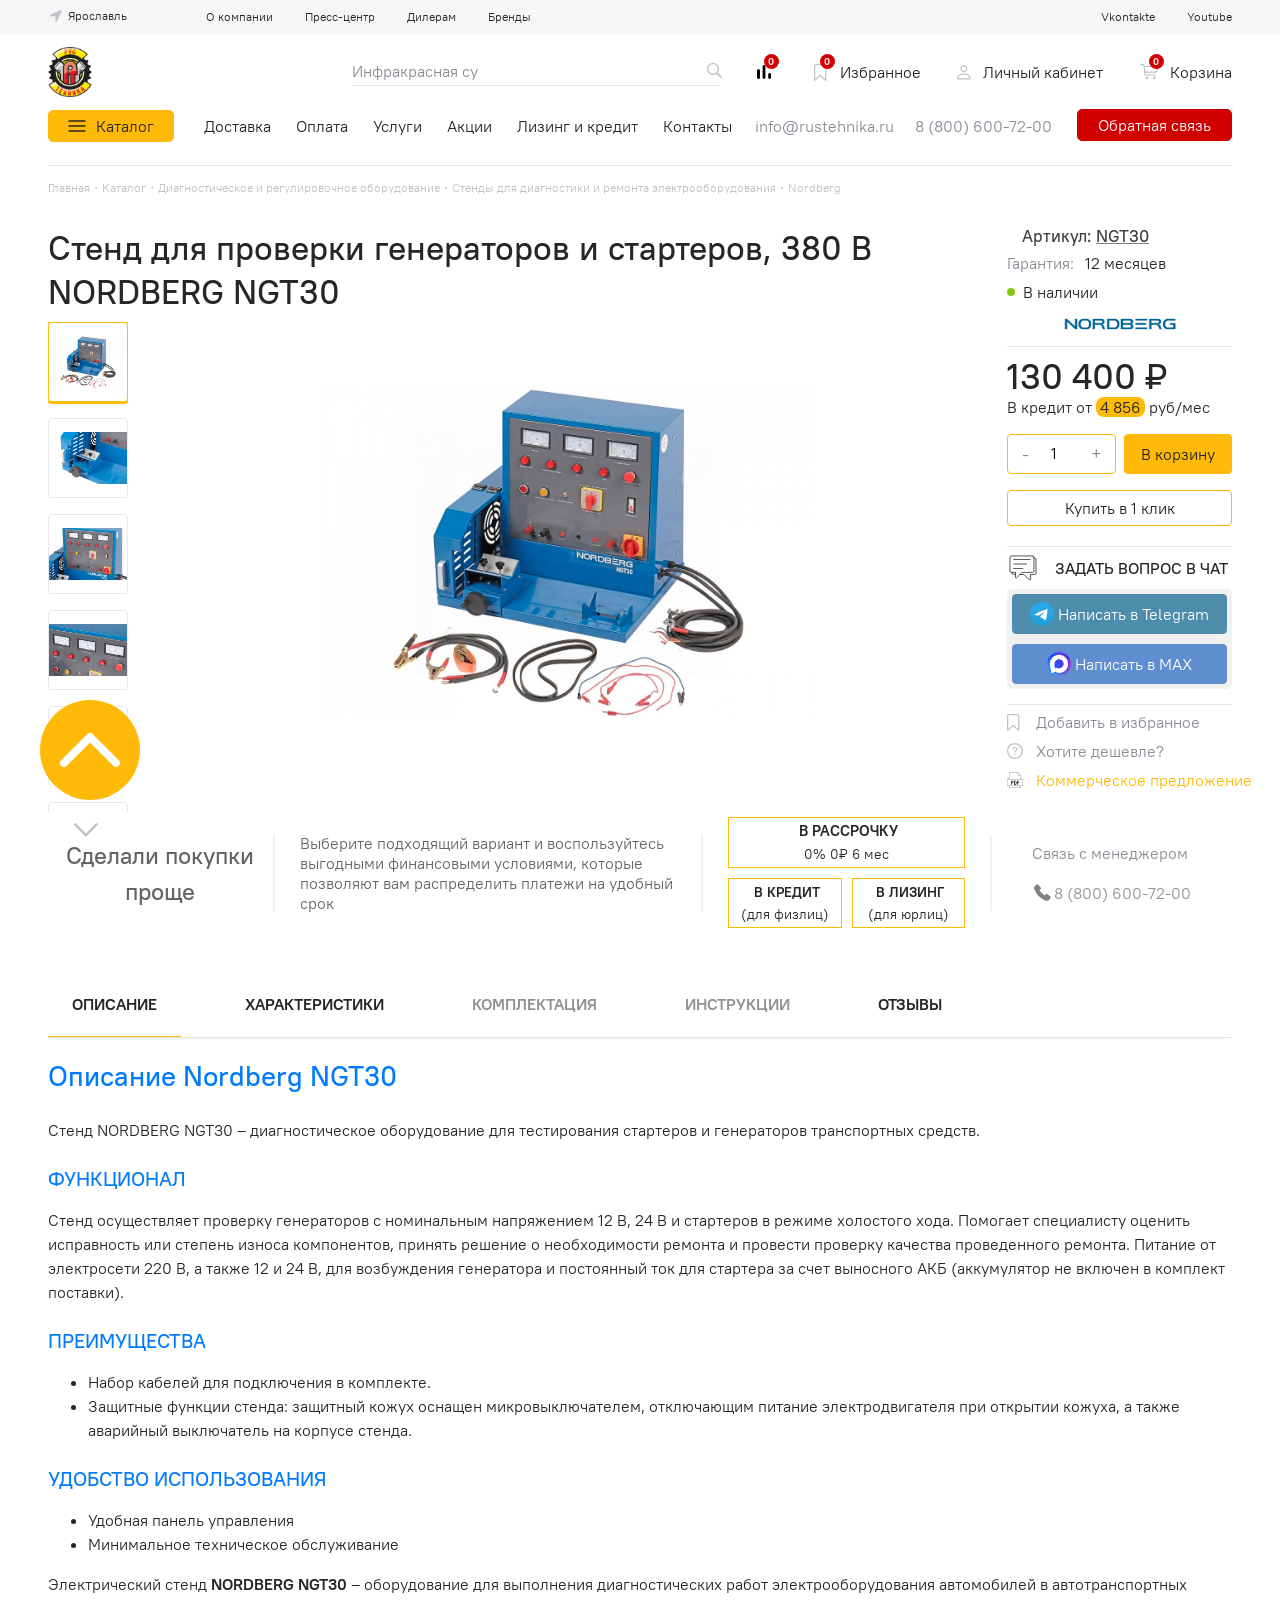
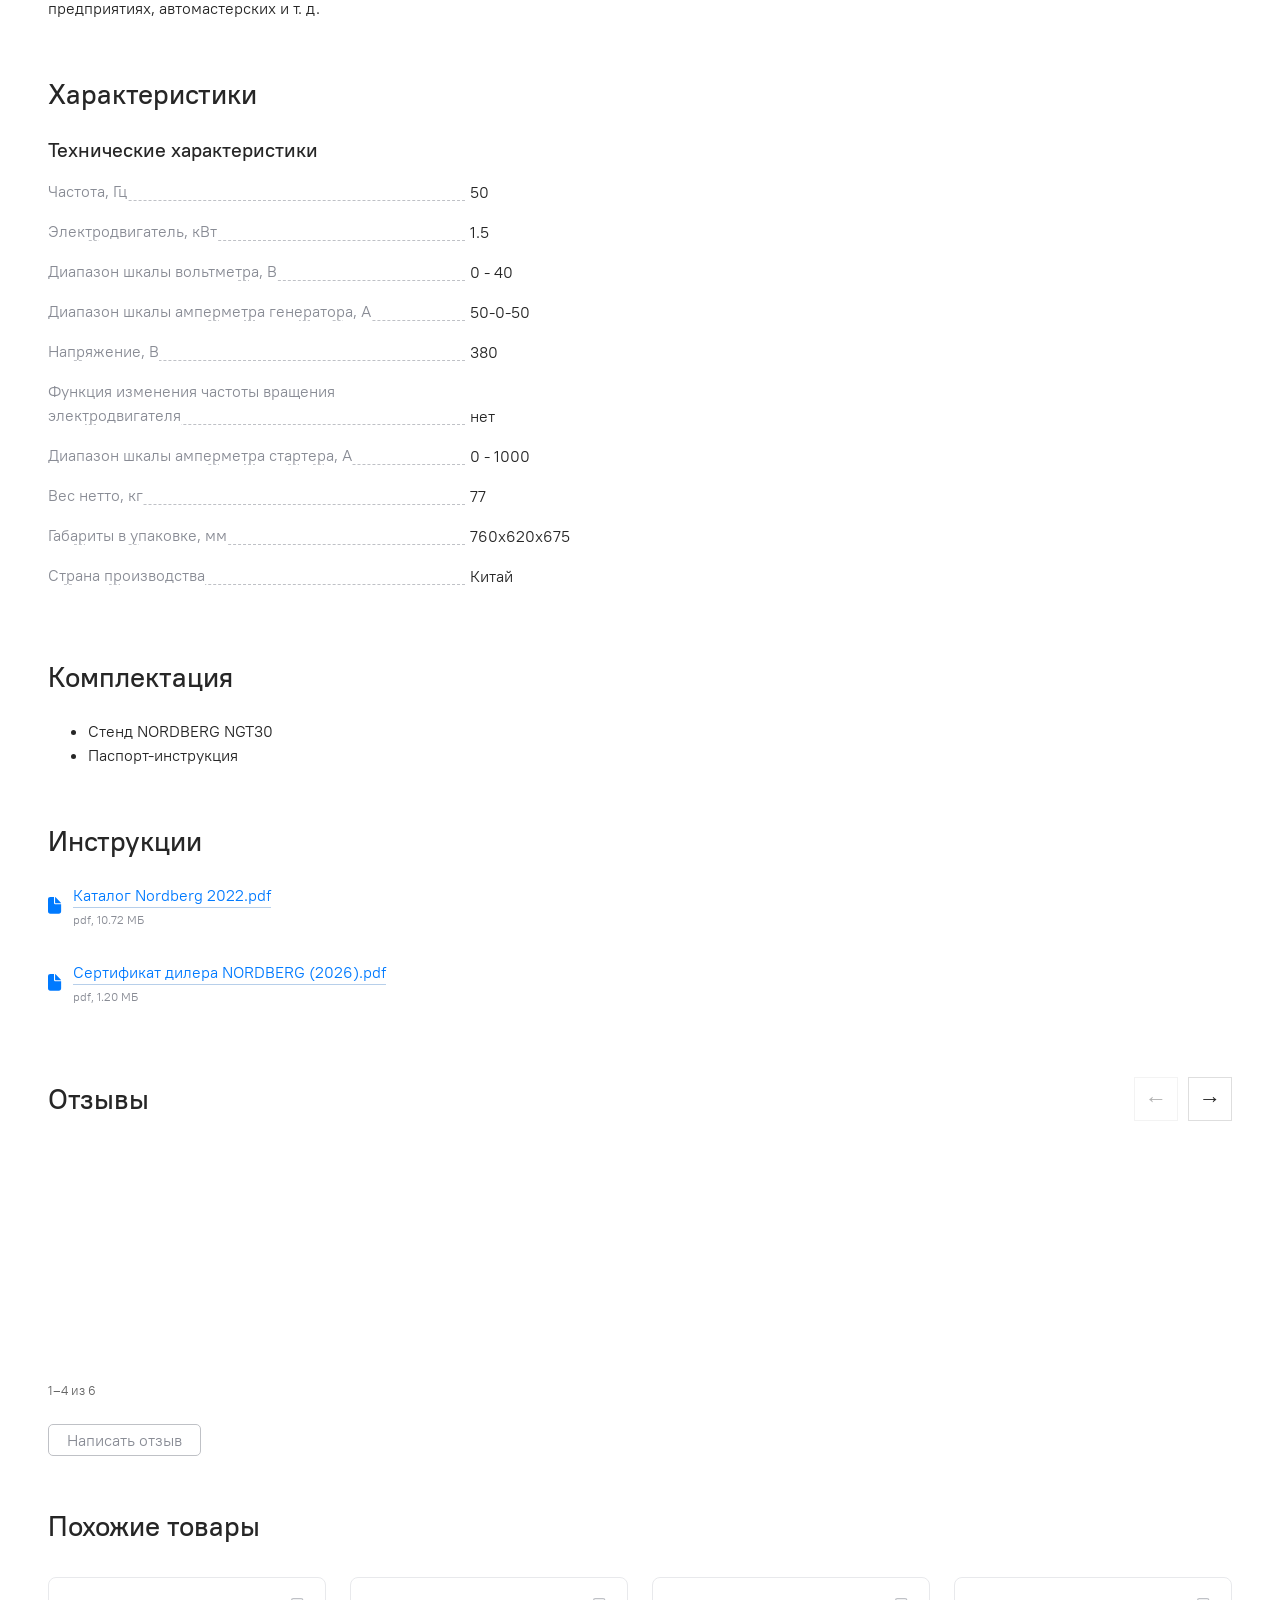
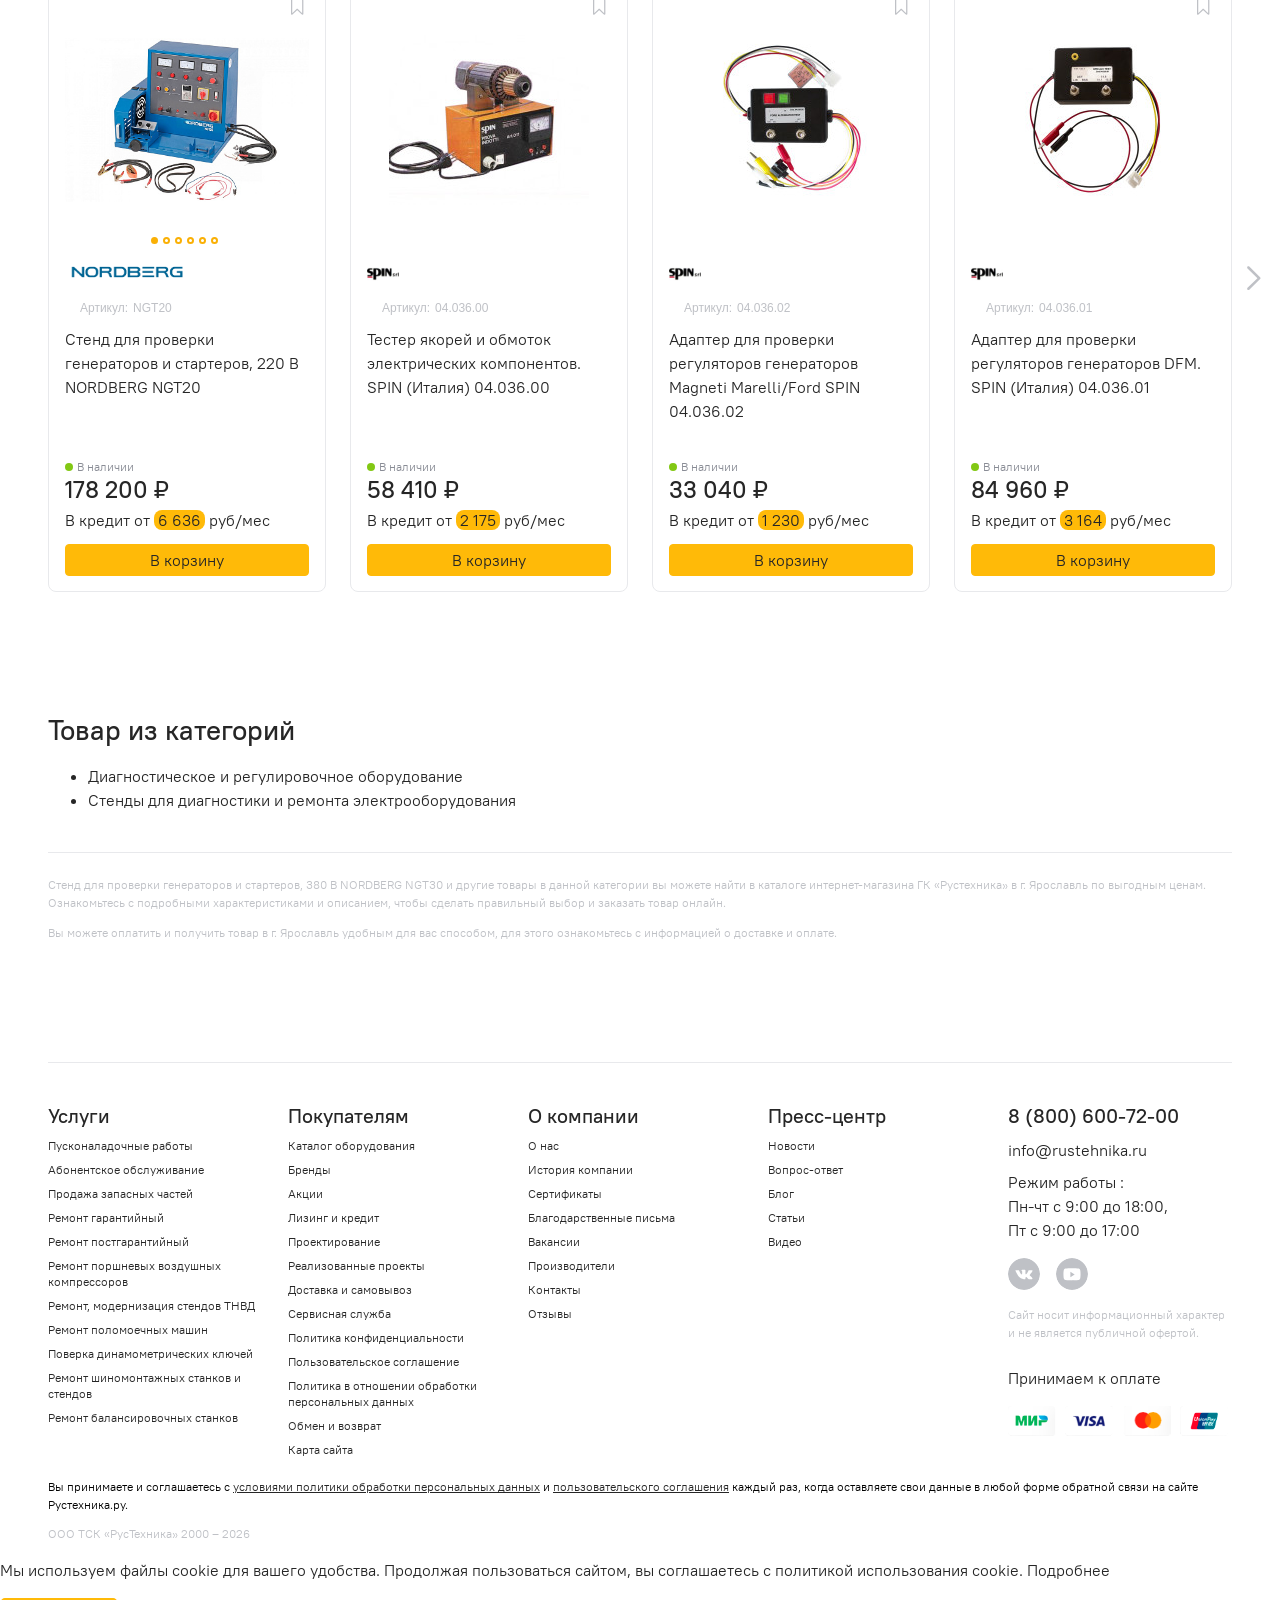
==== commit 9828e15b: "Display Guest as the only review author label" ====
--- a/index.html
+++ b/index.html
@@ -1467,4 +1467,4 @@
 
 
 
-<script src="app.js?v=20261110-3" defer></script></body></html>+<script src="app.js?v=20261110-4" defer></script></body></html>
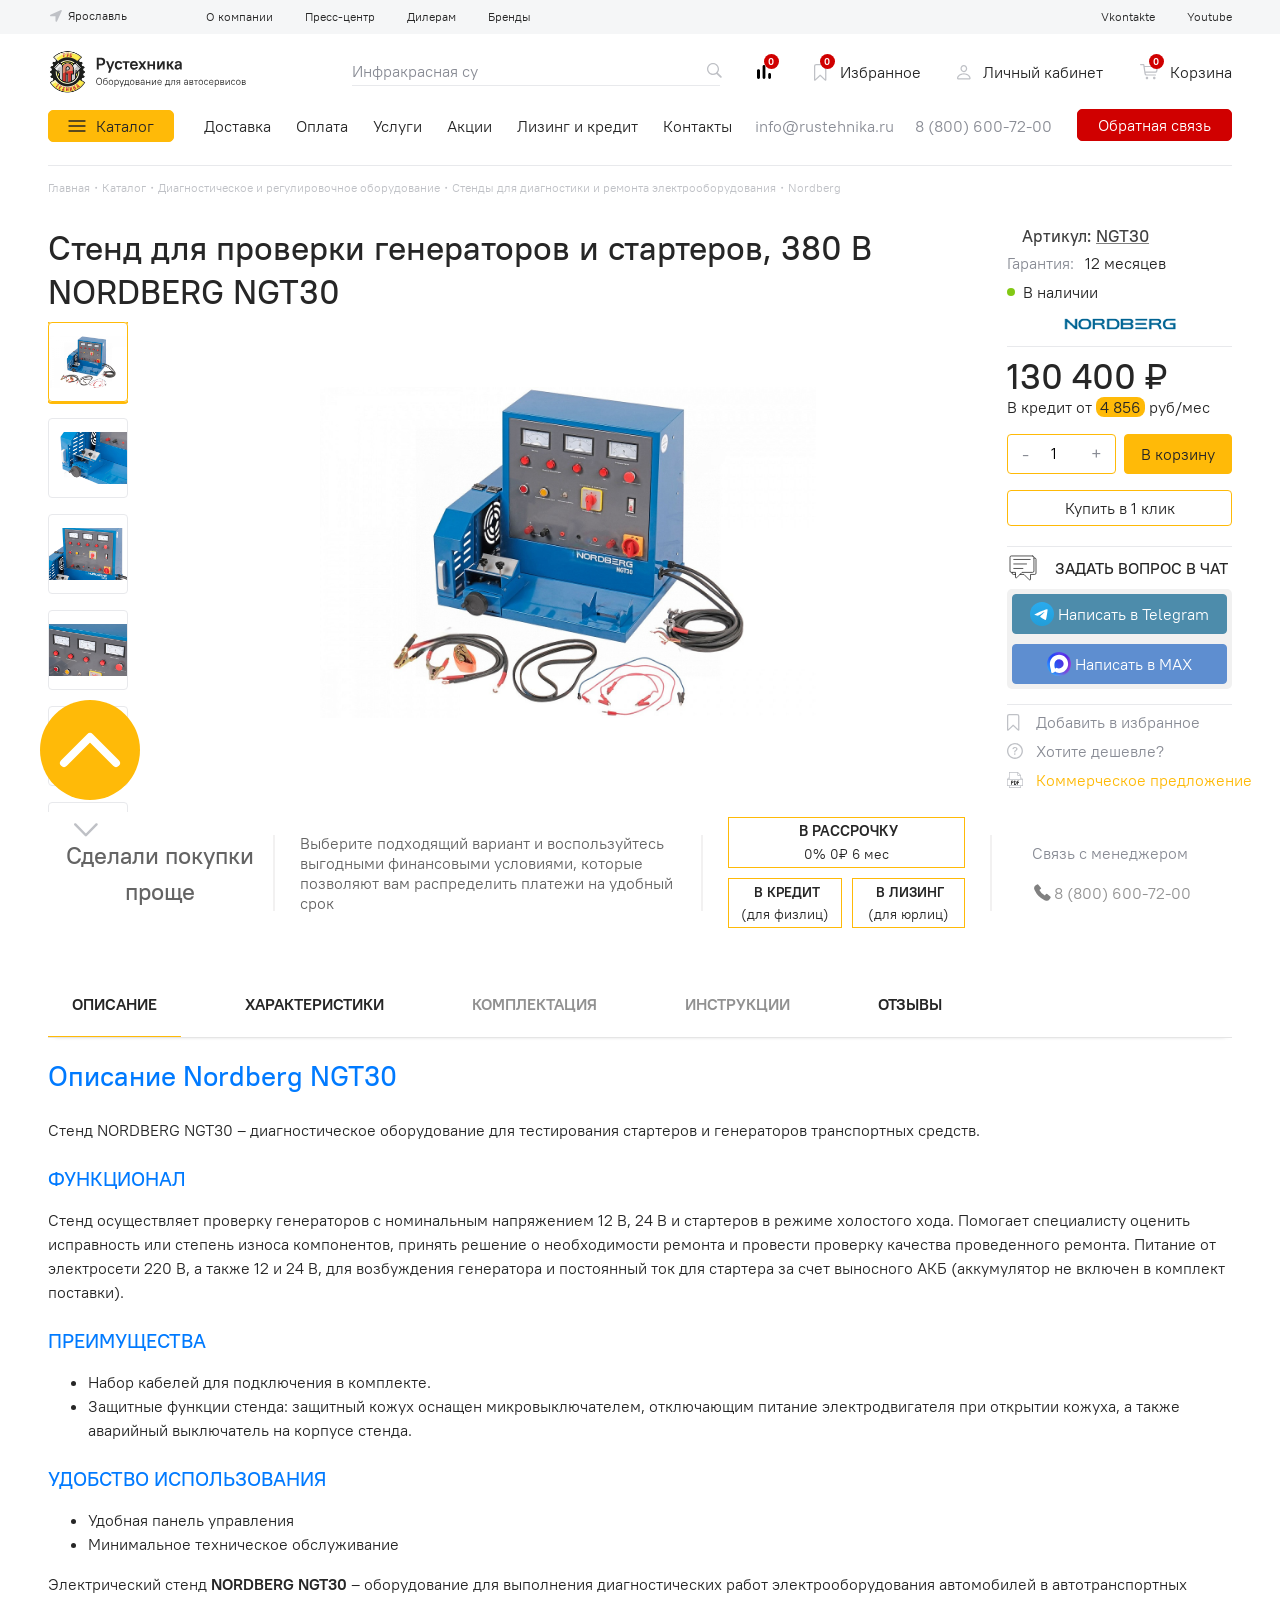
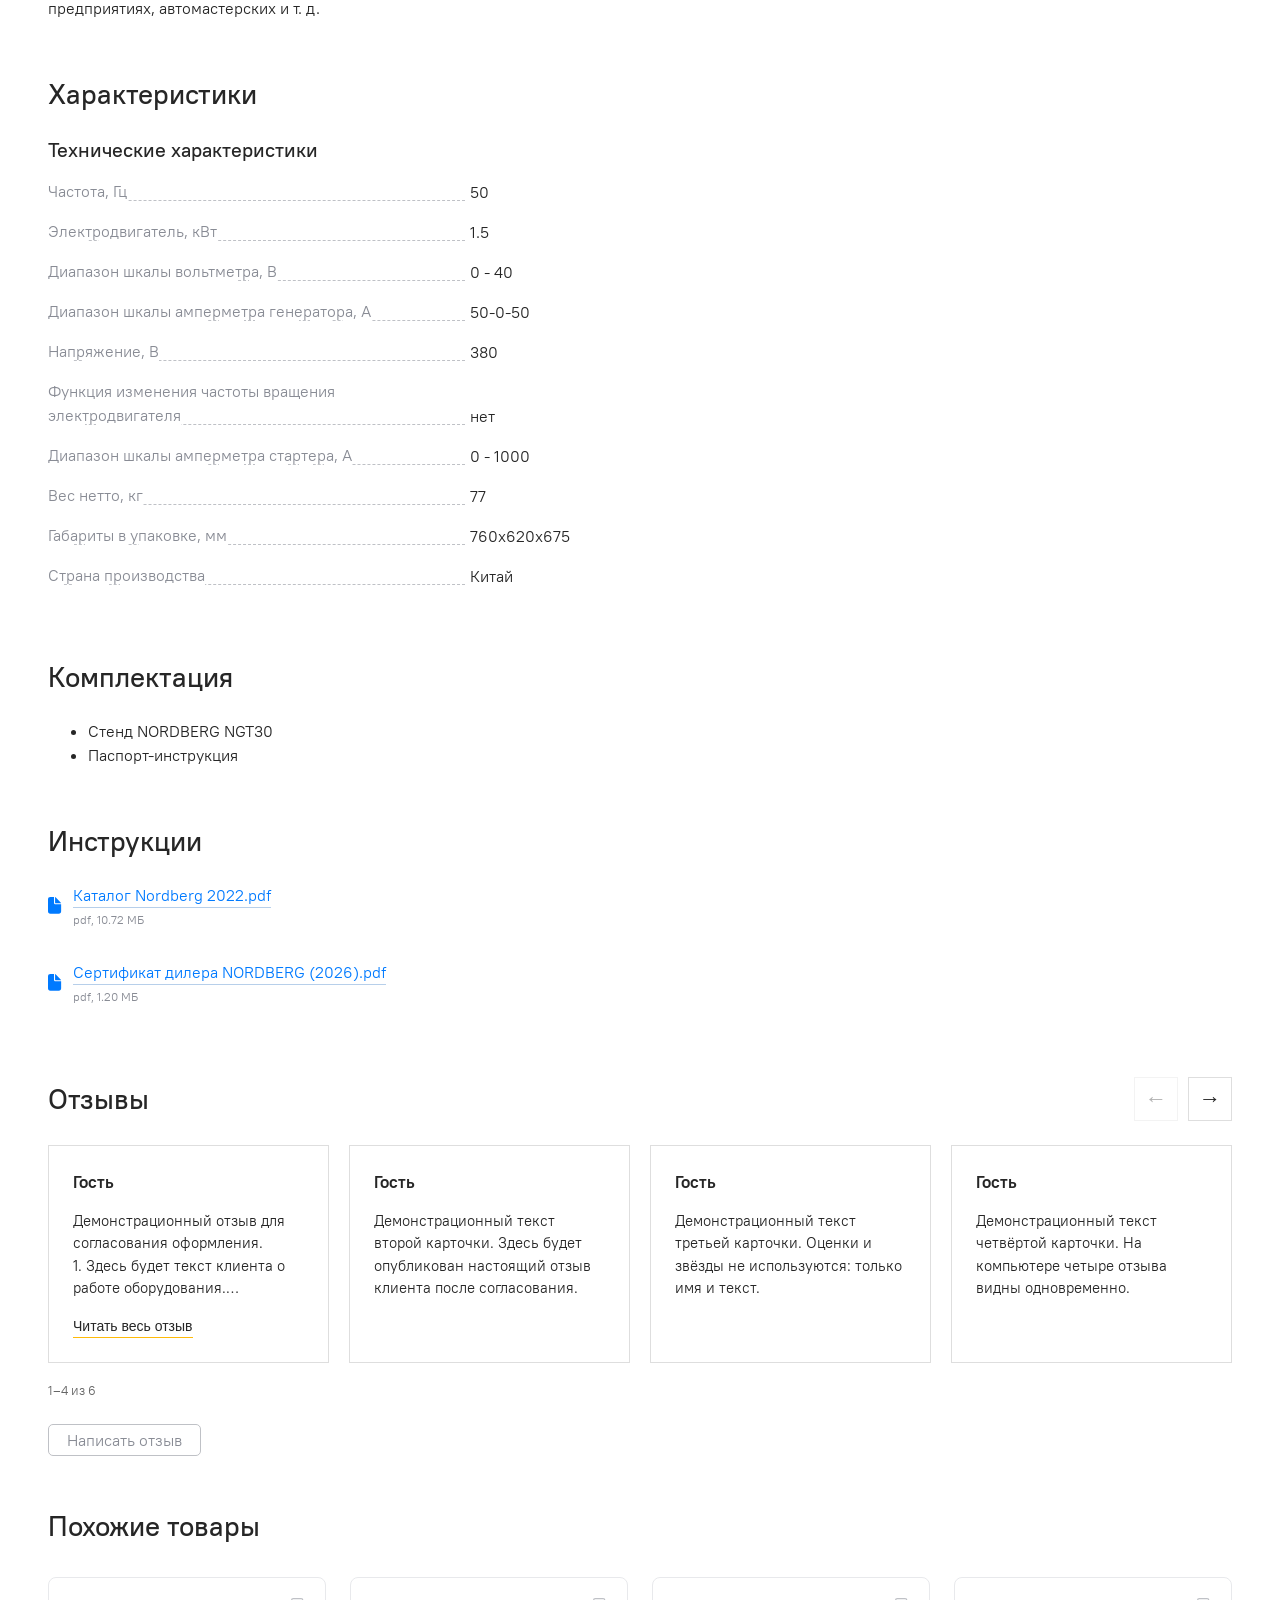
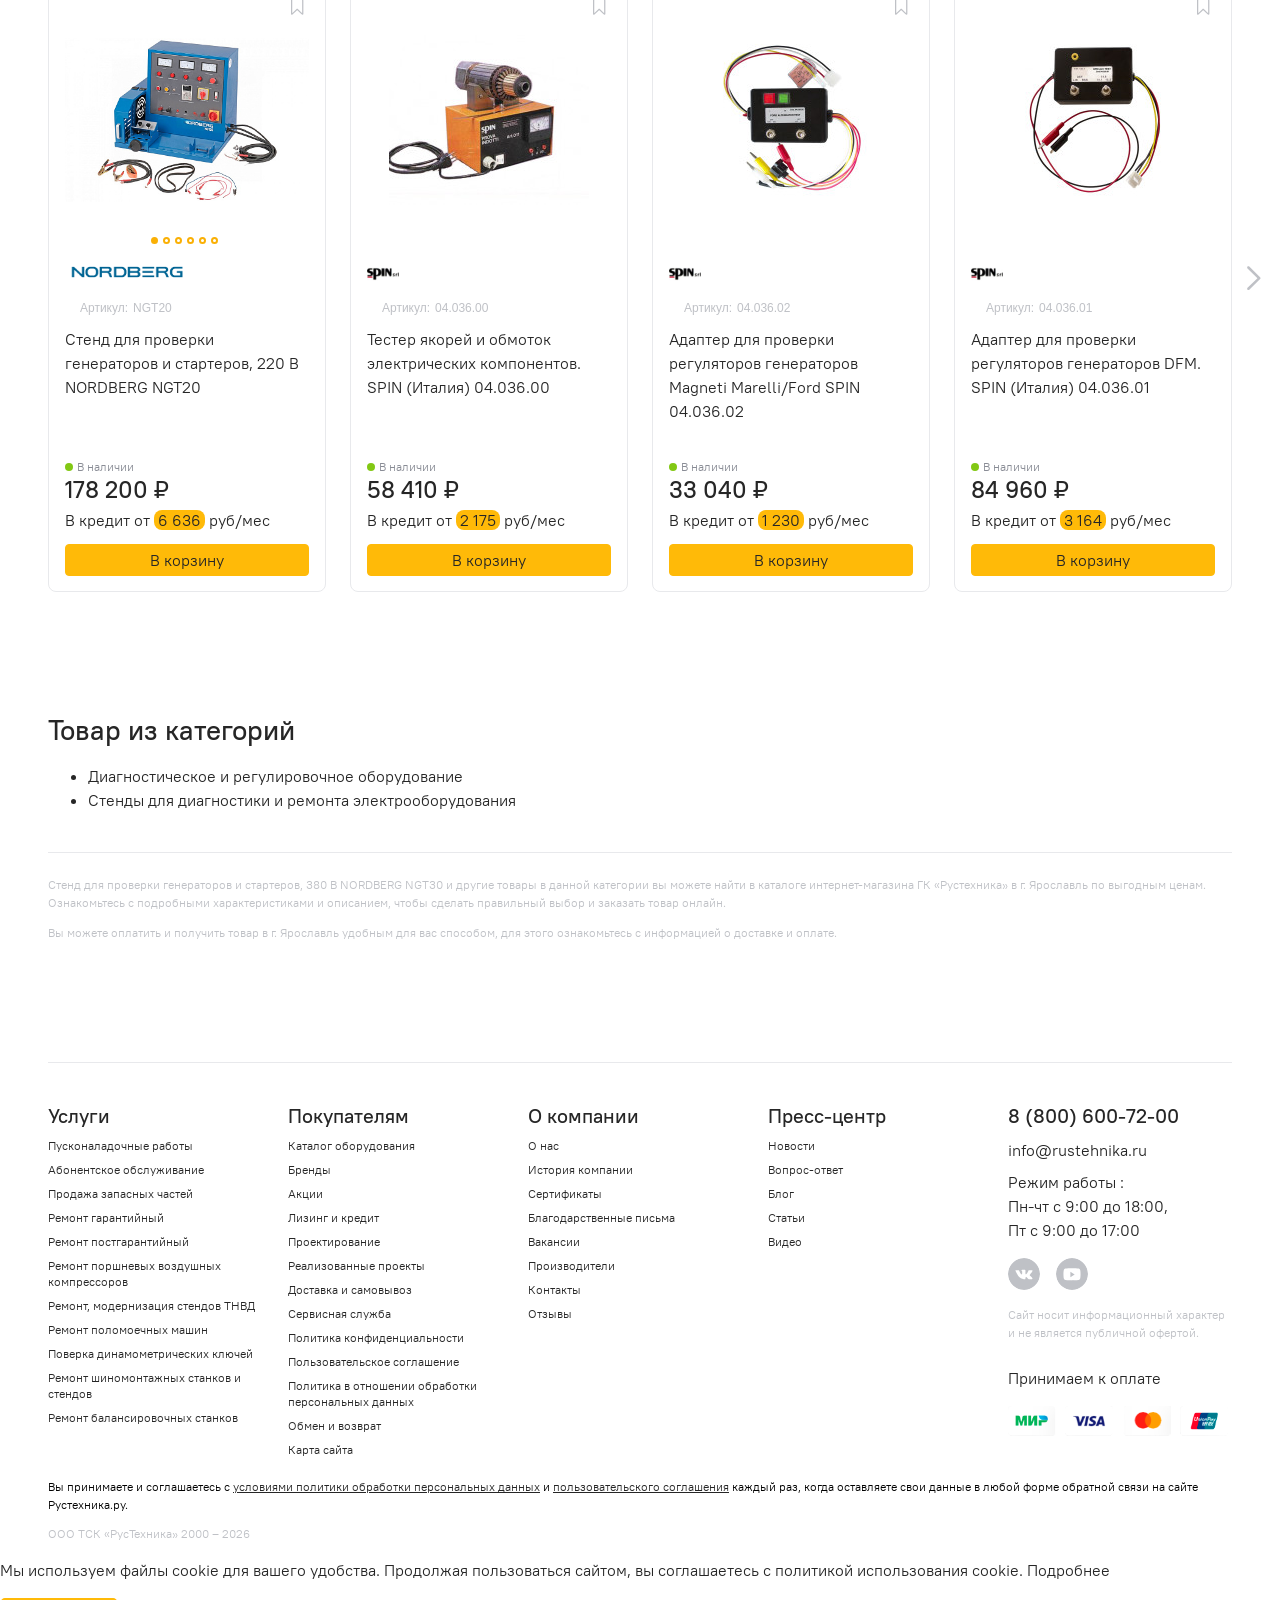
==== commit 2563ee2a: "Match review form to client modal reference" ====
--- a/index.html
+++ b/index.html
@@ -1,4 +1,4 @@
-<!doctype html><html lang="ru" class="bx-core bx-win bx-no-touch bx-no-retina bx-chrome"><head><meta charset="utf-8"><meta name="viewport" content="width=device-width,initial-scale=1"><meta name="robots" content="noindex,nofollow"><title>Стенд NORDBERG NGT30 — Рустехника</title><link rel="stylesheet" href="assets/f3d4254968c20ca1.css"><link rel="stylesheet" href="assets/dd453f430945b87c.css"><link rel="stylesheet" href="assets/0fd741e309572131.css"><link rel="stylesheet" href="assets/6cfc2c8fe06ef0df.css"><link rel="stylesheet" href="assets/d0d6c19c97543bc4.css"><link rel="stylesheet" href="assets/dbd34b565e16b507.css"><link rel="stylesheet" href="assets/bdb0d2687543d995.css"><link rel="stylesheet" href="assets/30eb3baea8bd6853.css"><link rel="stylesheet" href="assets/2ab328687905c3e8.css"><link rel="stylesheet" href="assets/44acb7b5a5d491a3.css"><link rel="stylesheet" href="changes.css?v=20261110-2"></head>
+<!doctype html><html lang="ru" class="bx-core bx-win bx-no-touch bx-no-retina bx-chrome"><head><meta charset="utf-8"><meta name="viewport" content="width=device-width,initial-scale=1"><meta name="robots" content="noindex,nofollow"><title>Стенд NORDBERG NGT30 — Рустехника</title><link rel="stylesheet" href="assets/f3d4254968c20ca1.css"><link rel="stylesheet" href="assets/dd453f430945b87c.css"><link rel="stylesheet" href="assets/0fd741e309572131.css"><link rel="stylesheet" href="assets/6cfc2c8fe06ef0df.css"><link rel="stylesheet" href="assets/d0d6c19c97543bc4.css"><link rel="stylesheet" href="assets/dbd34b565e16b507.css"><link rel="stylesheet" href="assets/bdb0d2687543d995.css"><link rel="stylesheet" href="assets/30eb3baea8bd6853.css"><link rel="stylesheet" href="assets/2ab328687905c3e8.css"><link rel="stylesheet" href="assets/44acb7b5a5d491a3.css"><link rel="stylesheet" href="changes.css?v=20261110-5"></head>
 
 <body class="body--catalog TalkMeVCredit-initialized supportDesktop supportOffline supportOpened">
     
@@ -1467,4 +1467,4 @@
 
 
 
-<script src="app.js?v=20261110-4" defer></script></body></html>+<script src="app.js?v=20261110-5" defer></script></body></html>
--- a/changes.css
+++ b/changes.css
@@ -20,3 +20,13 @@
 @media(max-width:1023px){.detail-images .gallery-thumbs .swiper-wrapper{flex-direction:row;gap:12px}.detail-images .gallery-thumbs .swiper-slide{width:64px!important;height:64px!important;margin:0!important}.detail-images .gallery-thumbs{height:70px!important;overflow-x:auto;overflow-y:hidden}.detail-img-line{height:70px!important}}
 
 .detail-char .tr{margin-bottom:16px}.detail-char .tr:last-child{margin-bottom:0}
+.local-dialog:has(.review-form){max-width:min(700px,calc(100vw - 32px));padding:50px 70px}
+.local-dialog:has(.review-form) h2{font-size:32px;font-weight:500;margin:0 0 40px;line-height:1.3}
+.local-dialog:has(.review-form) .local-close{top:10px;right:12px;width:28px;height:28px;padding:0;display:flex;align-items:center;justify-content:center;font-size:36px;font-weight:300;line-height:1}
+.review-product{display:flex;gap:16px;align-items:center;padding-bottom:16px;border-bottom:1px solid #e5e5e5}
+.review-product-image{width:88px;height:88px;object-fit:contain;flex:0 0 88px}
+.review-product-info{min-width:0}.review-product-meta{display:flex;gap:20px;color:#999;font-size:12px;margin-bottom:14px}.review-product-name{font-size:16px;line-height:1.5;margin-bottom:4px}.review-product-price{font-size:16px;line-height:1.5}
+.local-dialog .review-form-label{font-size:12px;color:#999;margin:0 0 4px;line-height:1.5}
+.local-dialog .review-form textarea{height:100px;min-height:100px;border:1px solid #bfbfbf;border-radius:0;resize:vertical;padding:10px}
+.review-form>.btn{margin-top:30px;padding:6px 20px;background:#ffba08;color:#262626;border-radius:4px;font-size:16px}
+@media(max-width:600px){.local-dialog:has(.review-form){padding:32px 24px}.local-dialog:has(.review-form) h2{font-size:26px;margin-bottom:28px}.review-product{gap:12px}.review-product-image{width:70px;height:70px;flex-basis:70px}.review-product-meta{gap:12px;font-size:11px;margin-bottom:8px}.review-product-name{font-size:14px}.review-form>.btn{margin-top:24px}}
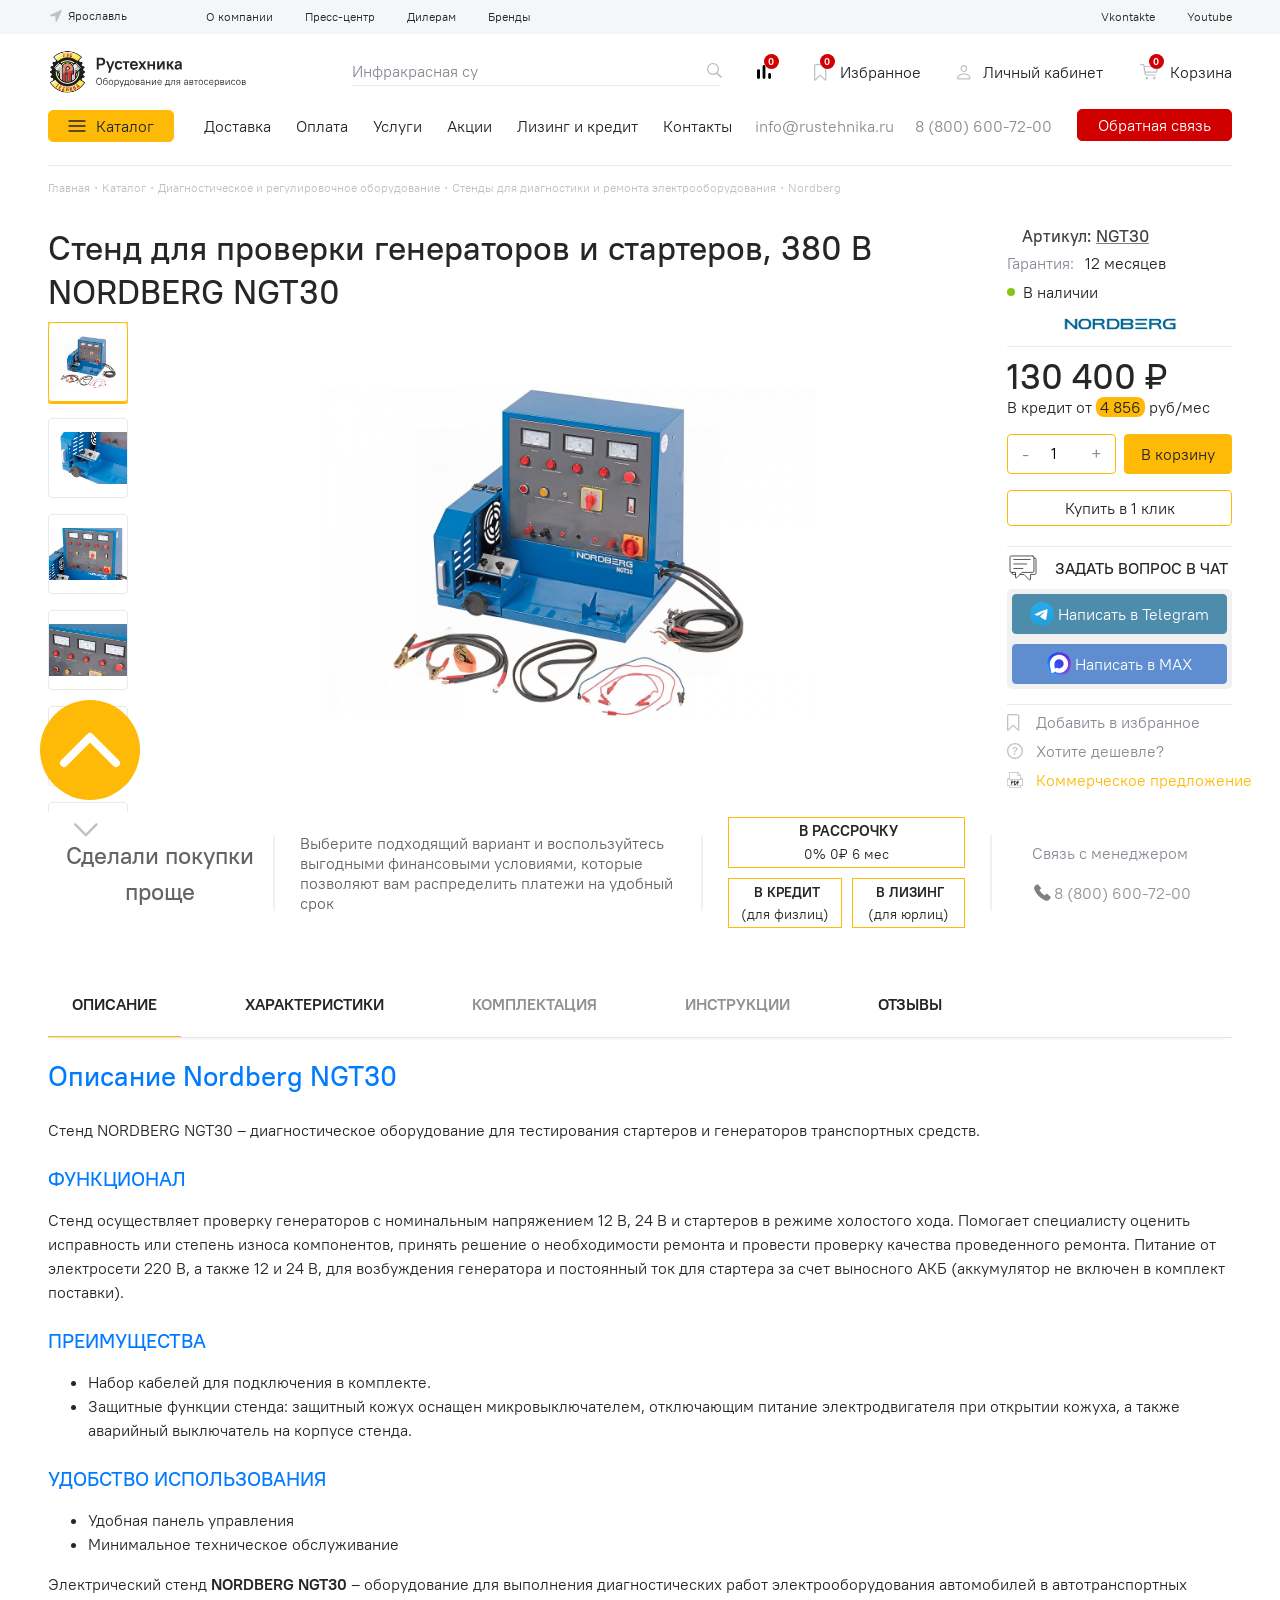
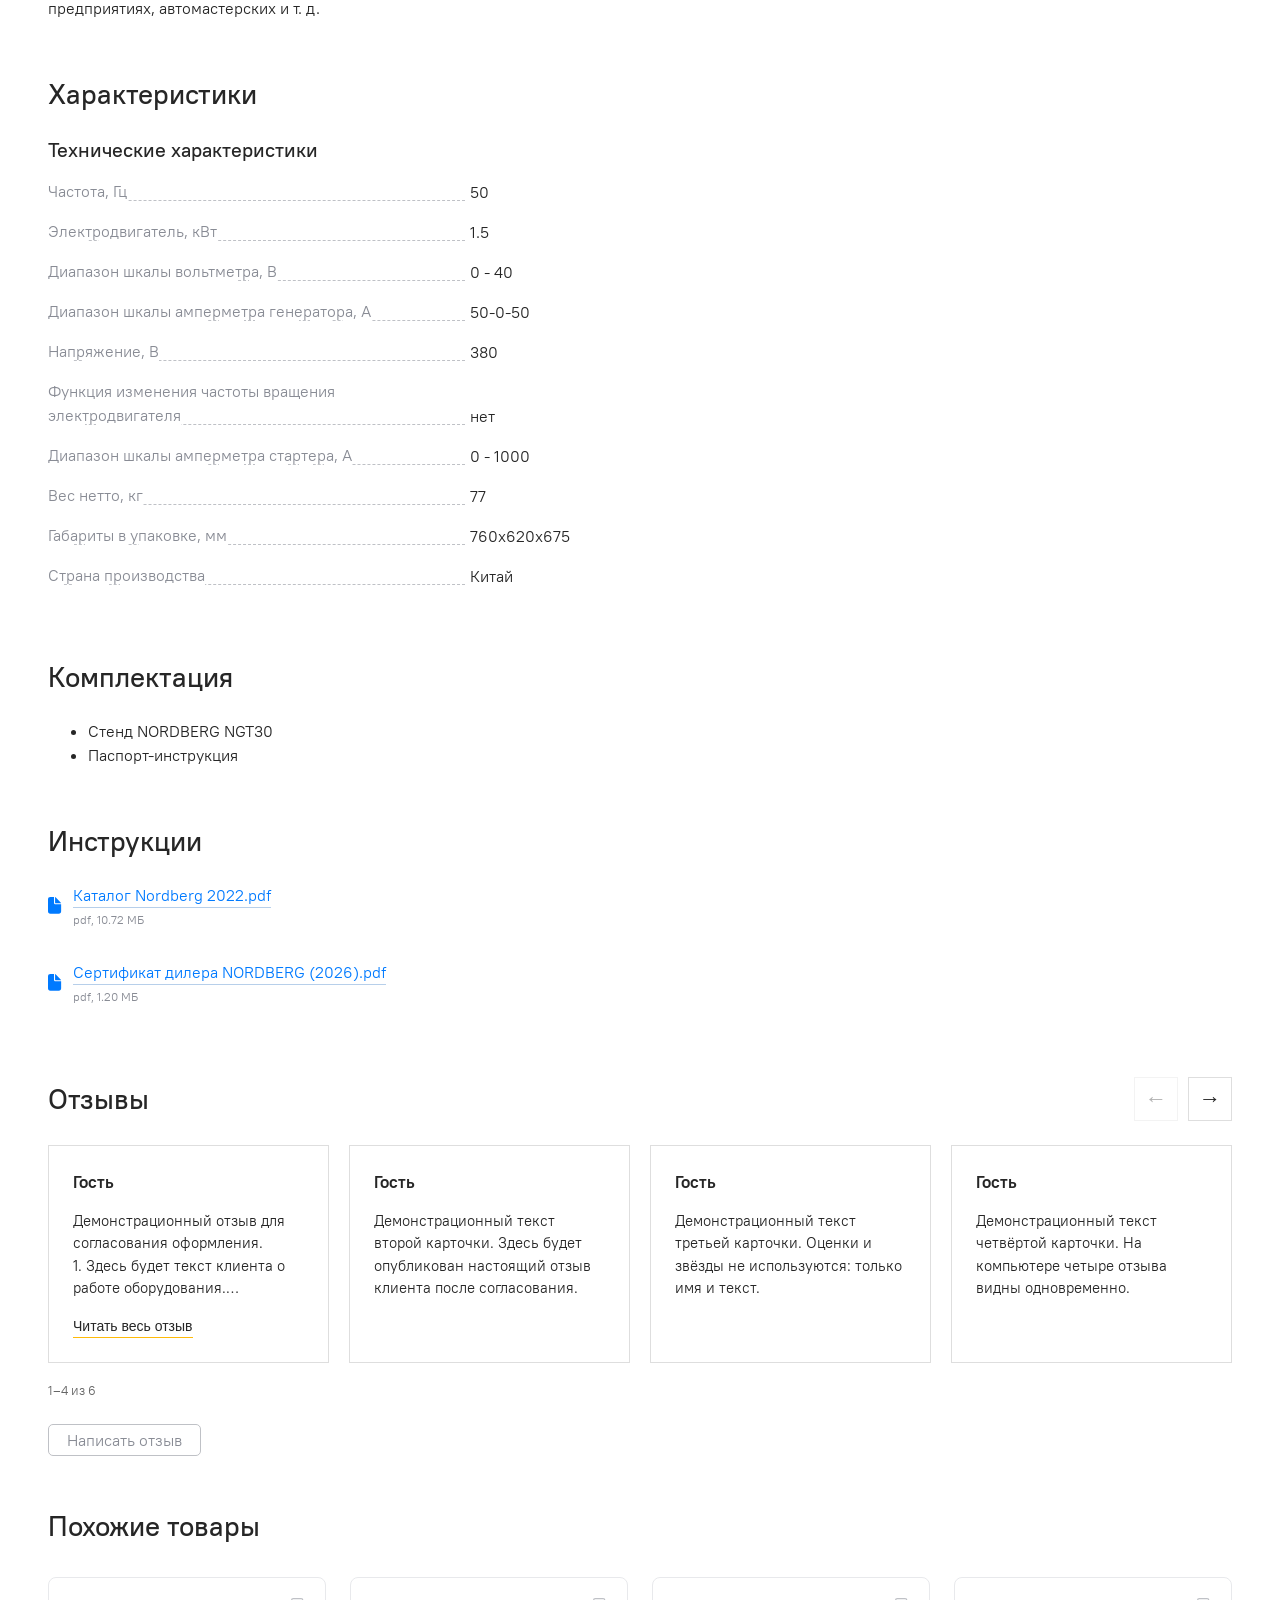
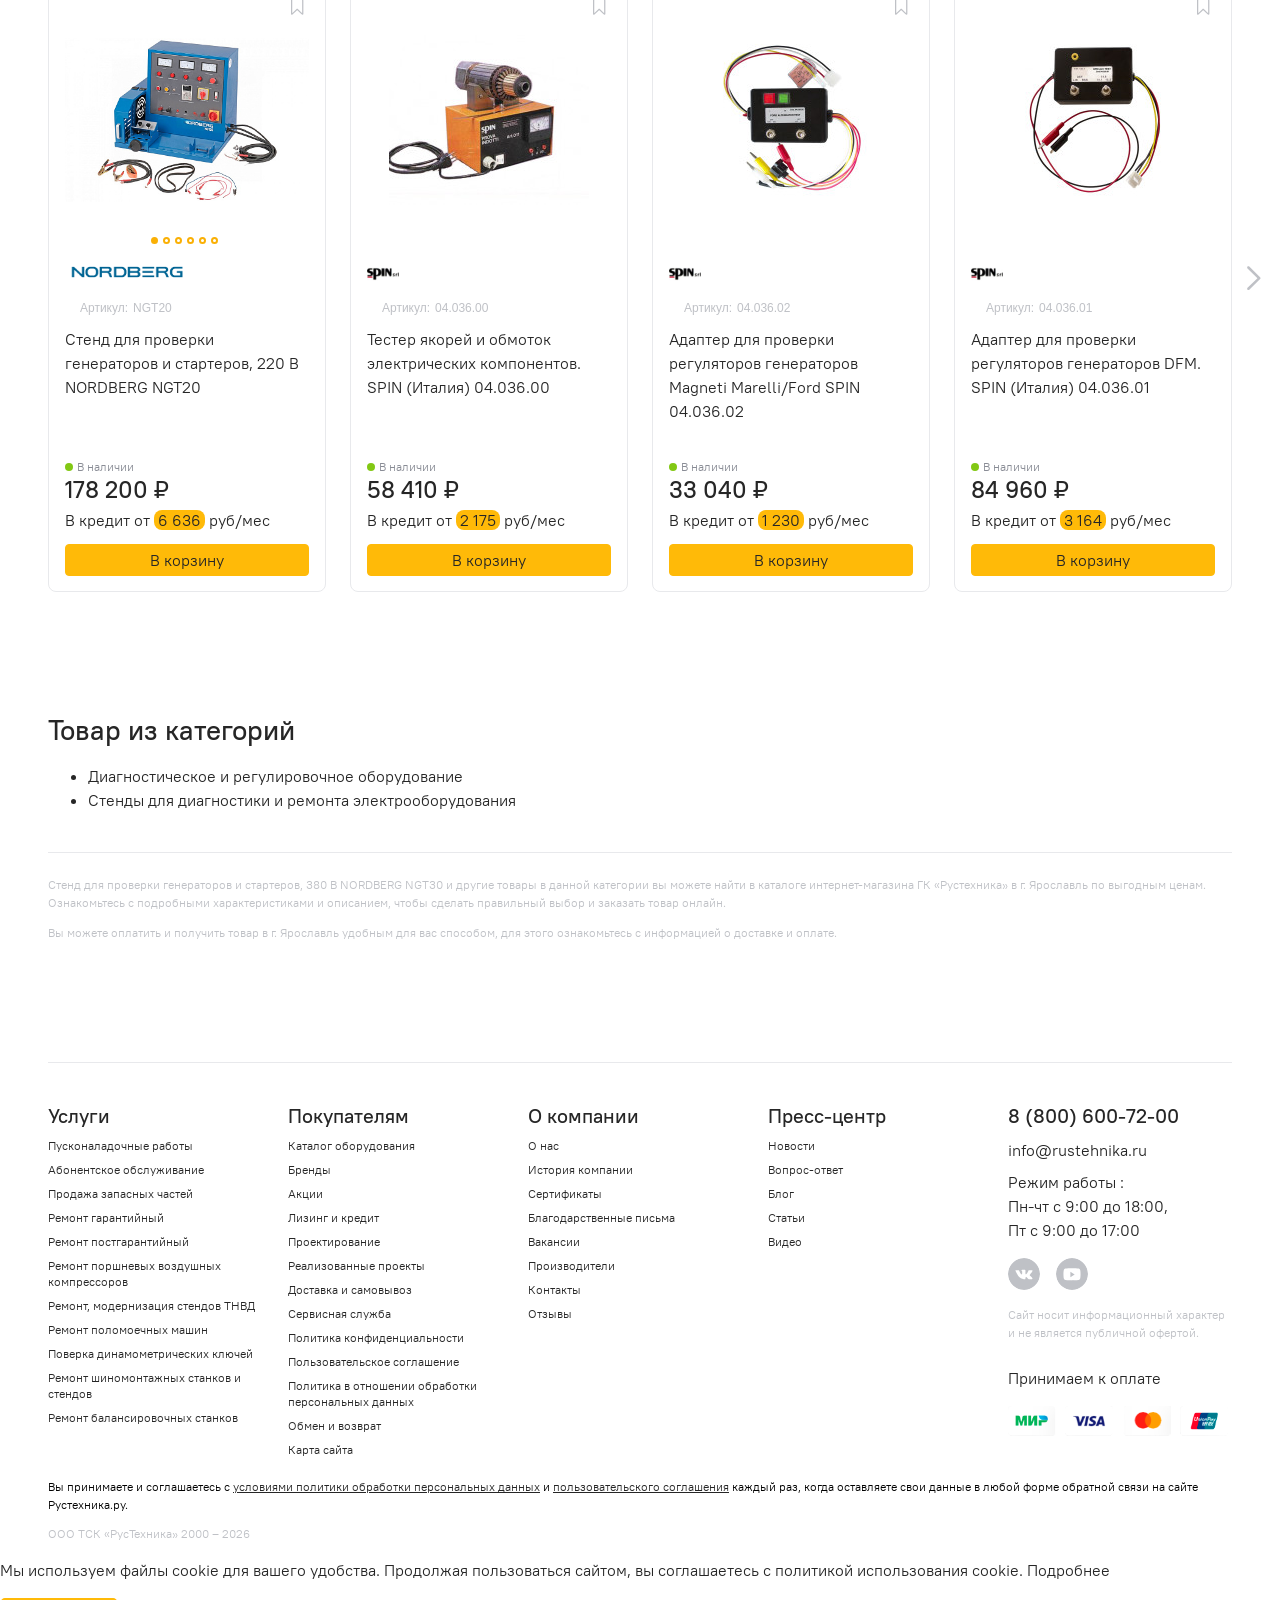
==== commit 1d81e545: "Add name input to existing review form" ====
--- a/index.html
+++ b/index.html
@@ -1,4 +1,4 @@
-<!doctype html><html lang="ru" class="bx-core bx-win bx-no-touch bx-no-retina bx-chrome"><head><meta charset="utf-8"><meta name="viewport" content="width=device-width,initial-scale=1"><meta name="robots" content="noindex,nofollow"><title>Стенд NORDBERG NGT30 — Рустехника</title><link rel="stylesheet" href="assets/f3d4254968c20ca1.css"><link rel="stylesheet" href="assets/dd453f430945b87c.css"><link rel="stylesheet" href="assets/0fd741e309572131.css"><link rel="stylesheet" href="assets/6cfc2c8fe06ef0df.css"><link rel="stylesheet" href="assets/d0d6c19c97543bc4.css"><link rel="stylesheet" href="assets/dbd34b565e16b507.css"><link rel="stylesheet" href="assets/bdb0d2687543d995.css"><link rel="stylesheet" href="assets/30eb3baea8bd6853.css"><link rel="stylesheet" href="assets/2ab328687905c3e8.css"><link rel="stylesheet" href="assets/44acb7b5a5d491a3.css"><link rel="stylesheet" href="changes.css?v=20261110-5"></head>
+<!doctype html><html lang="ru" class="bx-core bx-win bx-no-touch bx-no-retina bx-chrome"><head><meta charset="utf-8"><meta name="viewport" content="width=device-width,initial-scale=1"><meta name="robots" content="noindex,nofollow"><title>Стенд NORDBERG NGT30 — Рустехника</title><link rel="stylesheet" href="assets/f3d4254968c20ca1.css"><link rel="stylesheet" href="assets/dd453f430945b87c.css"><link rel="stylesheet" href="assets/0fd741e309572131.css"><link rel="stylesheet" href="assets/6cfc2c8fe06ef0df.css"><link rel="stylesheet" href="assets/d0d6c19c97543bc4.css"><link rel="stylesheet" href="assets/dbd34b565e16b507.css"><link rel="stylesheet" href="assets/bdb0d2687543d995.css"><link rel="stylesheet" href="assets/30eb3baea8bd6853.css"><link rel="stylesheet" href="assets/2ab328687905c3e8.css"><link rel="stylesheet" href="assets/44acb7b5a5d491a3.css"><link rel="stylesheet" href="changes.css?v=20261110-6"></head>
 
 <body class="body--catalog TalkMeVCredit-initialized supportDesktop supportOffline supportOpened">
     
@@ -1467,4 +1467,4 @@
 
 
 
-<script src="app.js?v=20261110-5" defer></script></body></html>+<script src="app.js?v=20261110-6" defer></script></body></html>
--- a/changes.css
+++ b/changes.css
@@ -29,4 +29,5 @@
 .local-dialog .review-form-label{font-size:12px;color:#999;margin:0 0 4px;line-height:1.5}
 .local-dialog .review-form textarea{height:100px;min-height:100px;border:1px solid #bfbfbf;border-radius:0;resize:vertical;padding:10px}
 .review-form>.btn{margin-top:30px;padding:6px 20px;background:#ffba08;color:#262626;border-radius:4px;font-size:16px}
+.local-dialog .review-form input[name="name"]{height:40px;padding:8px 10px;border:1px solid #bfbfbf;border-radius:0;margin-bottom:16px}
 @media(max-width:600px){.local-dialog:has(.review-form){padding:32px 24px}.local-dialog:has(.review-form) h2{font-size:26px;margin-bottom:28px}.review-product{gap:12px}.review-product-image{width:70px;height:70px;flex-basis:70px}.review-product-meta{gap:12px;font-size:11px;margin-bottom:8px}.review-product-name{font-size:14px}.review-form>.btn{margin-top:24px}}
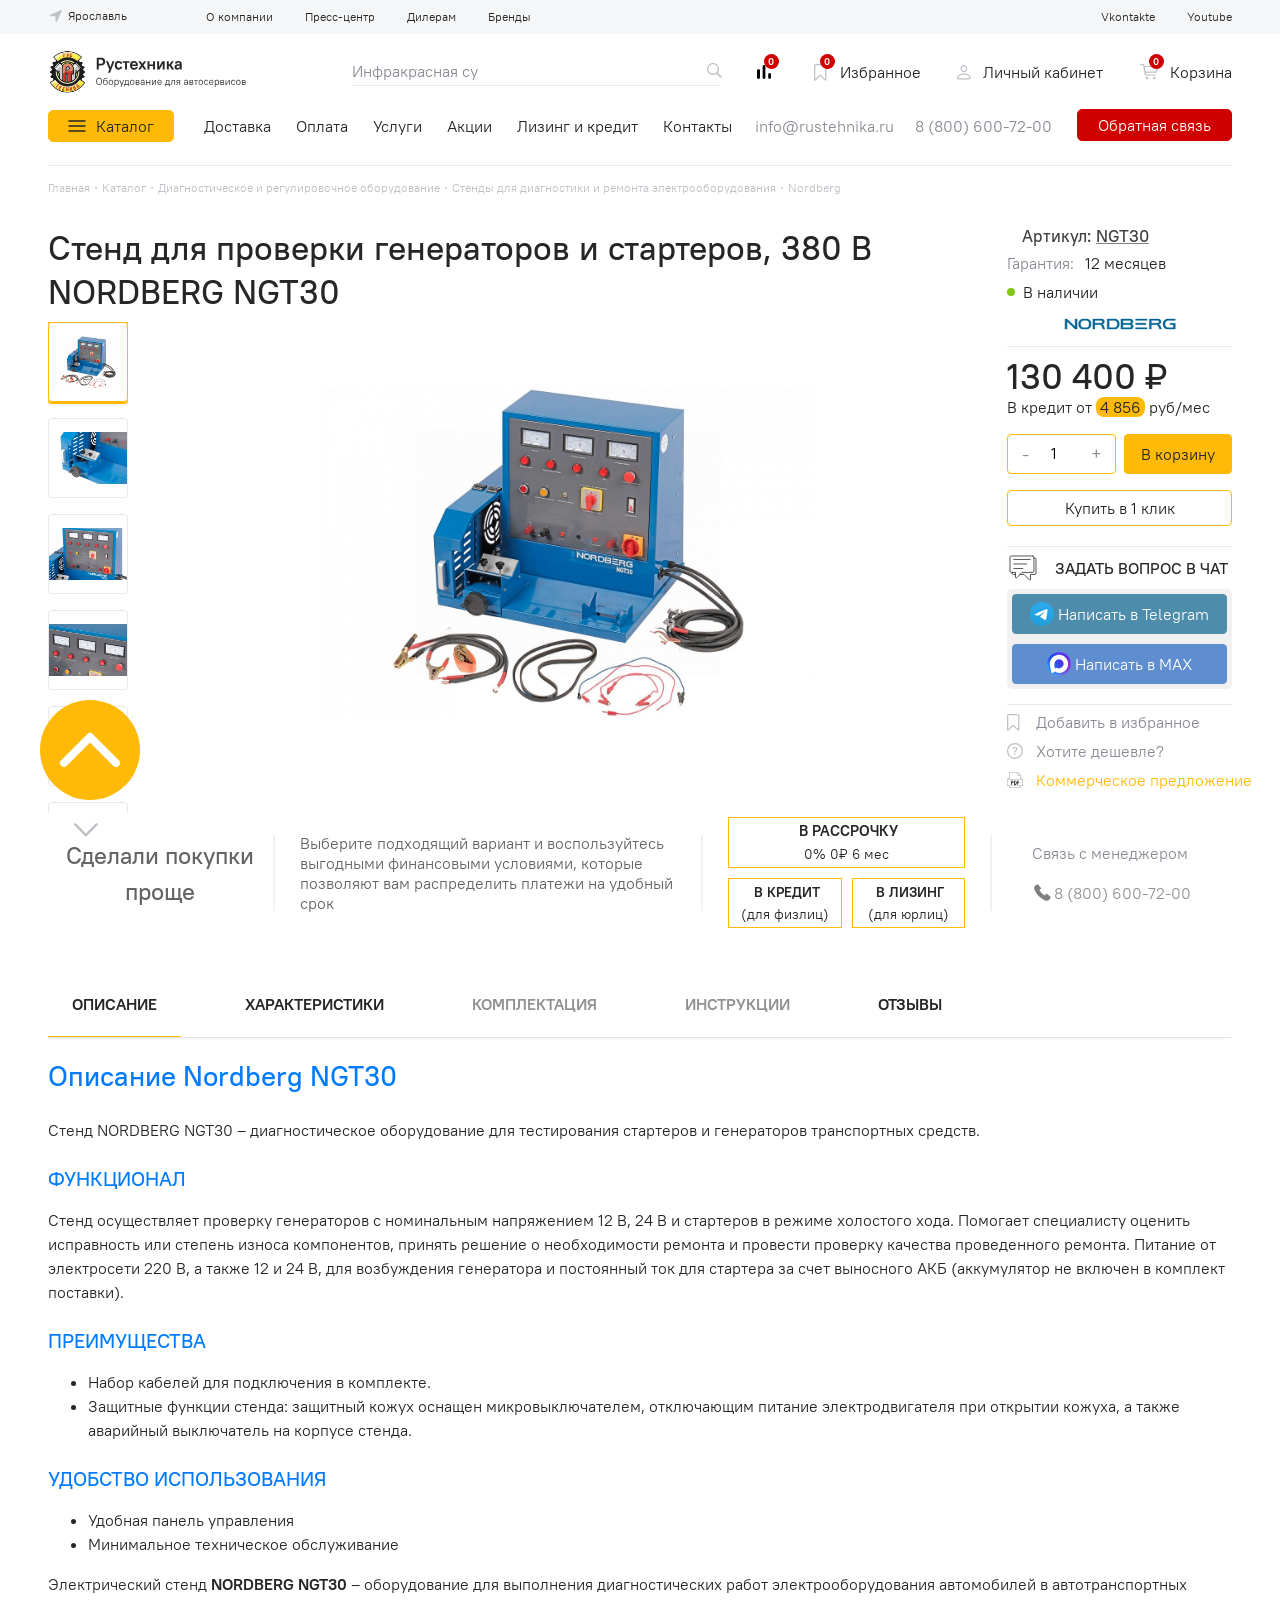
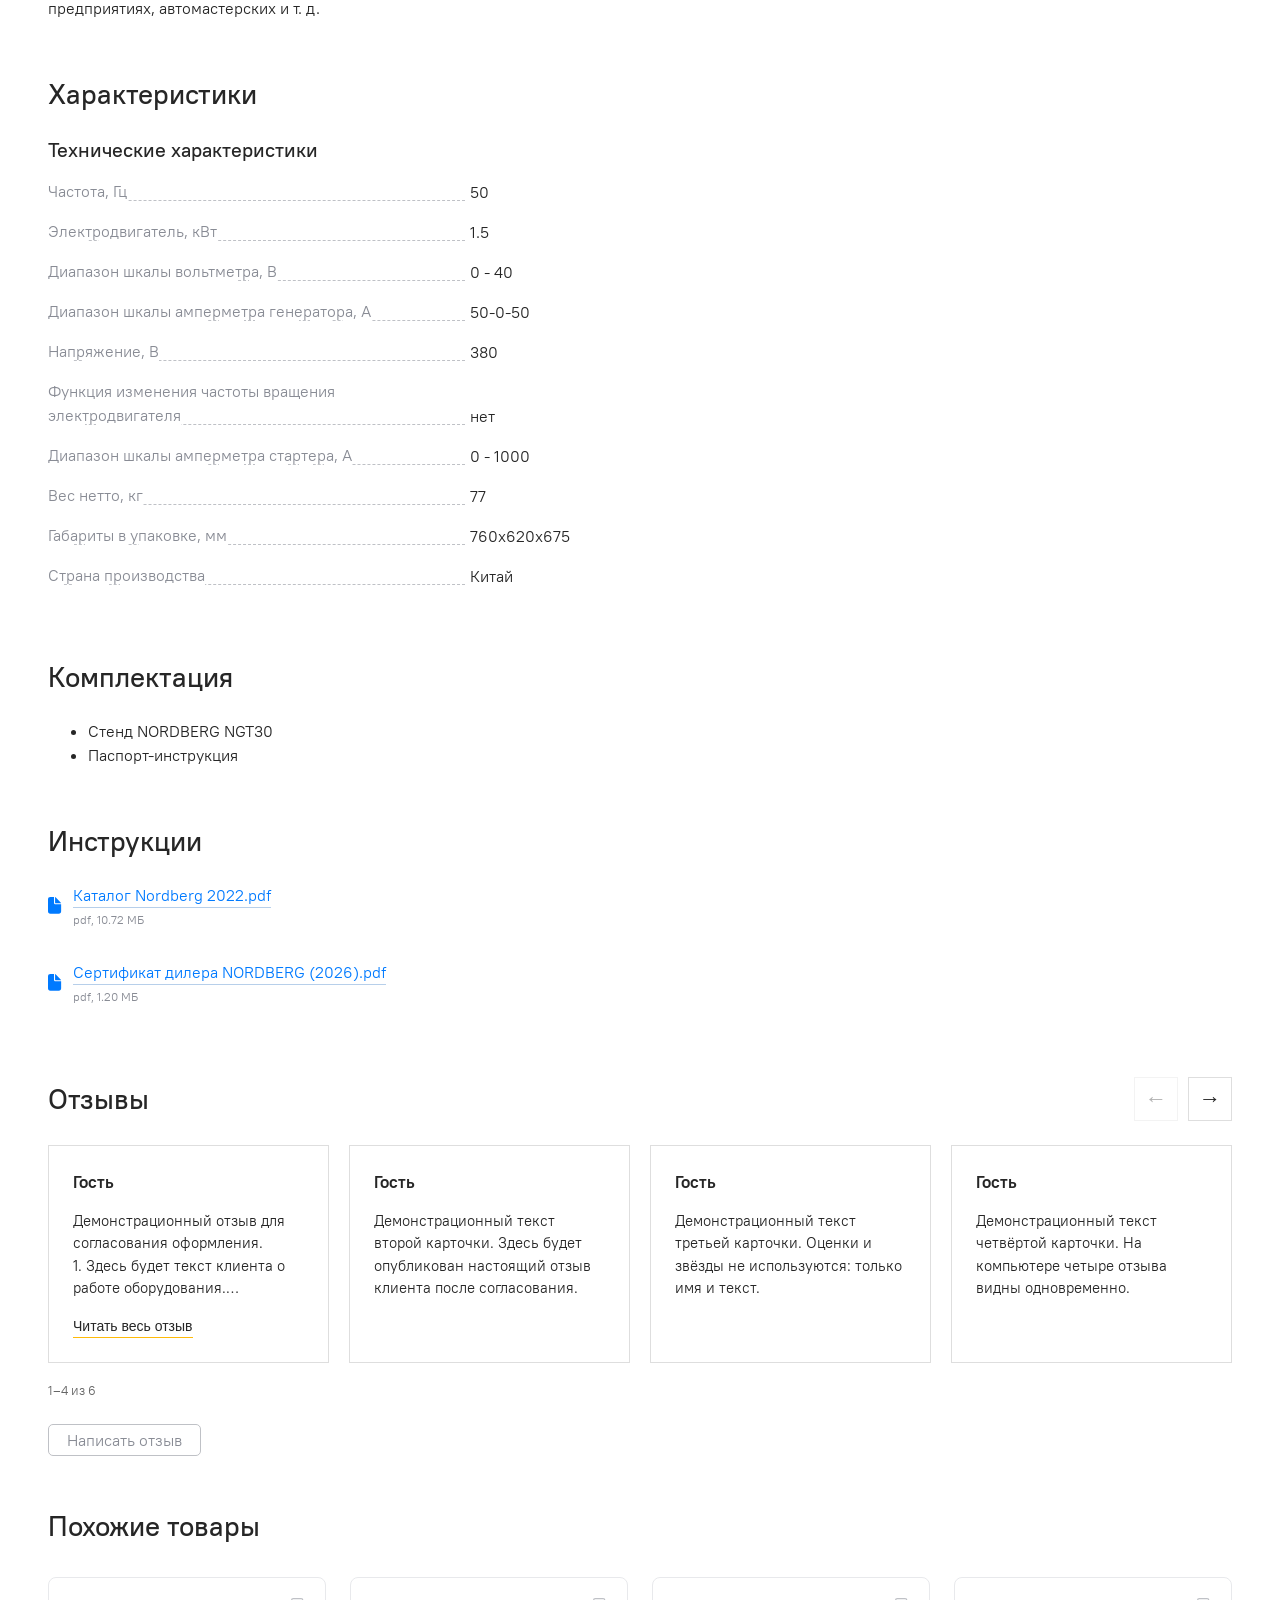
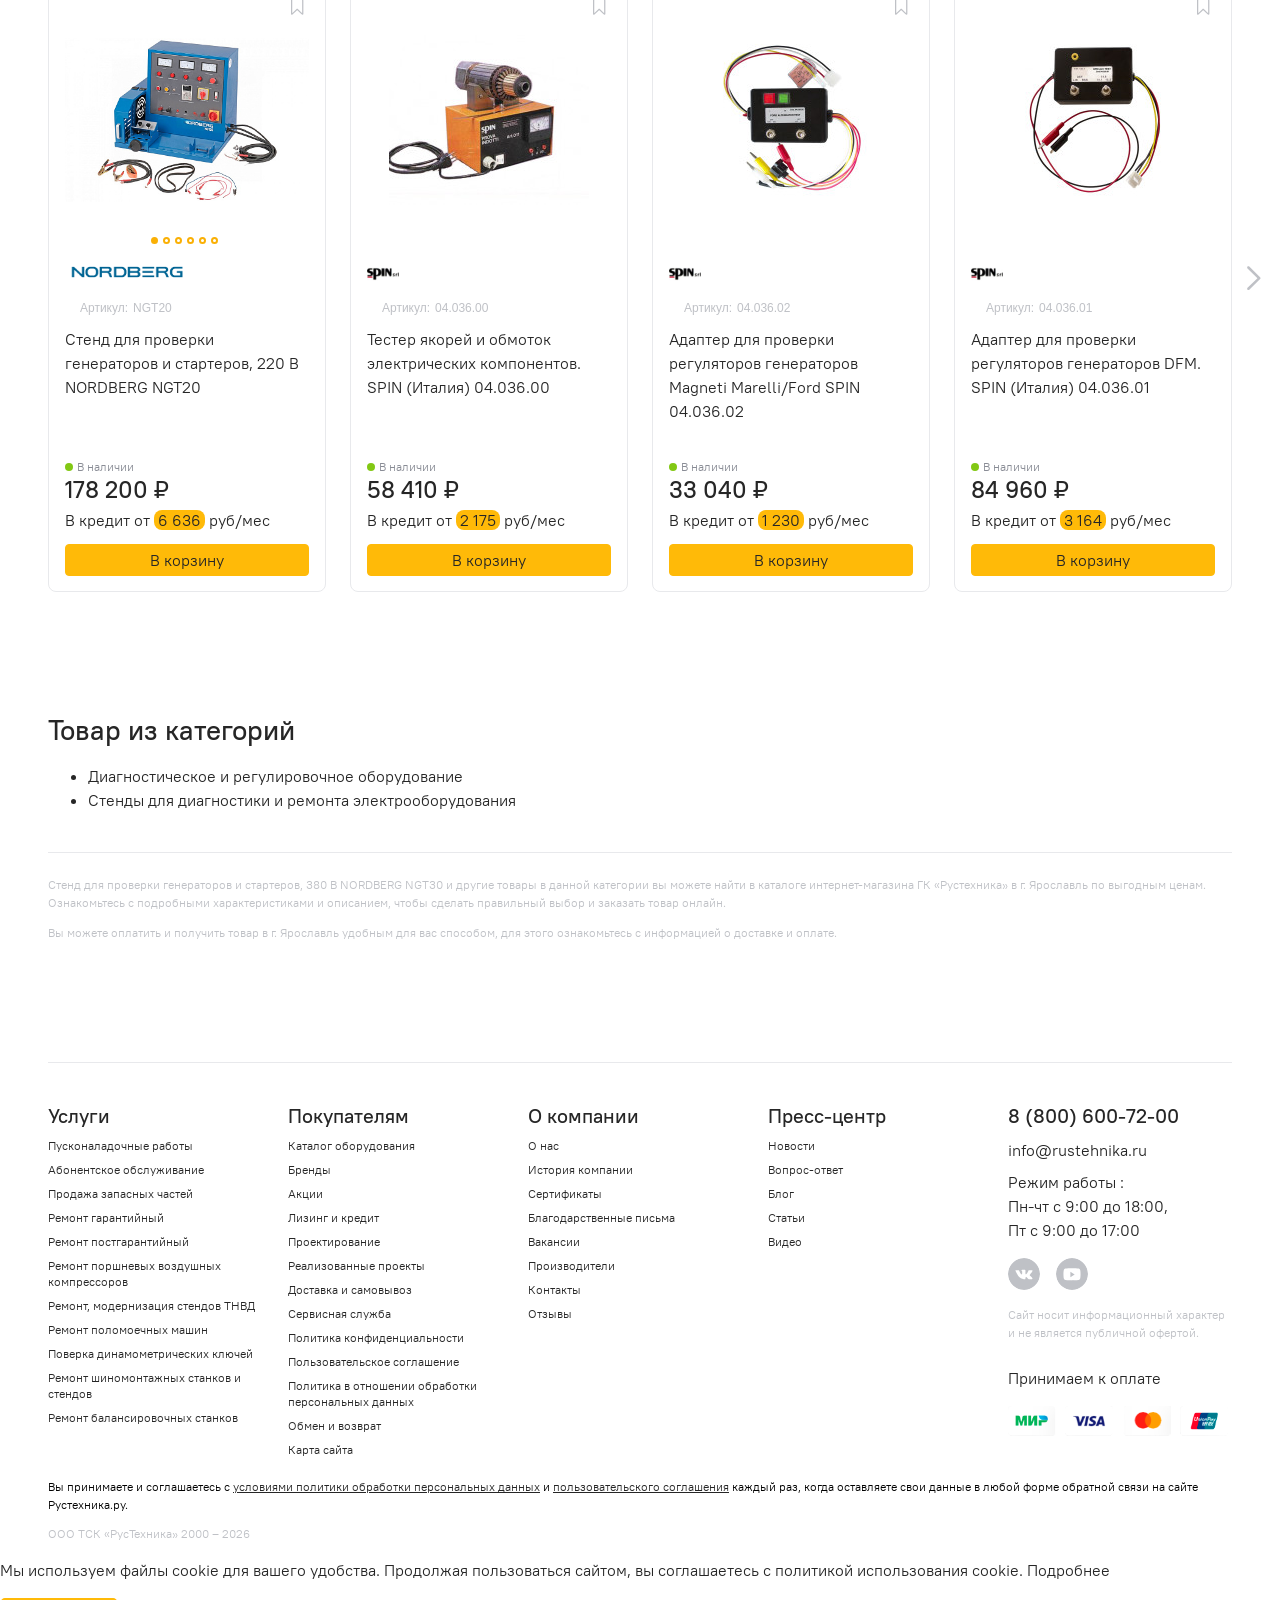
==== commit 950242ea: "Add multiple review photo attachments with compact gallery and persistent storage" ====
--- a/index.html
+++ b/index.html
@@ -1,4 +1,4 @@
-<!doctype html><html lang="ru" class="bx-core bx-win bx-no-touch bx-no-retina bx-chrome"><head><meta charset="utf-8"><meta name="viewport" content="width=device-width,initial-scale=1"><meta name="robots" content="noindex,nofollow"><title>Стенд NORDBERG NGT30 — Рустехника</title><link rel="stylesheet" href="assets/f3d4254968c20ca1.css"><link rel="stylesheet" href="assets/dd453f430945b87c.css"><link rel="stylesheet" href="assets/0fd741e309572131.css"><link rel="stylesheet" href="assets/6cfc2c8fe06ef0df.css"><link rel="stylesheet" href="assets/d0d6c19c97543bc4.css"><link rel="stylesheet" href="assets/dbd34b565e16b507.css"><link rel="stylesheet" href="assets/bdb0d2687543d995.css"><link rel="stylesheet" href="assets/30eb3baea8bd6853.css"><link rel="stylesheet" href="assets/2ab328687905c3e8.css"><link rel="stylesheet" href="assets/44acb7b5a5d491a3.css"><link rel="stylesheet" href="changes.css?v=20261110-6"></head>
+<!doctype html><html lang="ru" class="bx-core bx-win bx-no-touch bx-no-retina bx-chrome"><head><meta charset="utf-8"><meta name="viewport" content="width=device-width,initial-scale=1"><meta name="robots" content="noindex,nofollow"><title>Стенд NORDBERG NGT30 — Рустехника</title><link rel="stylesheet" href="assets/f3d4254968c20ca1.css"><link rel="stylesheet" href="assets/dd453f430945b87c.css"><link rel="stylesheet" href="assets/0fd741e309572131.css"><link rel="stylesheet" href="assets/6cfc2c8fe06ef0df.css"><link rel="stylesheet" href="assets/d0d6c19c97543bc4.css"><link rel="stylesheet" href="assets/dbd34b565e16b507.css"><link rel="stylesheet" href="assets/bdb0d2687543d995.css"><link rel="stylesheet" href="assets/30eb3baea8bd6853.css"><link rel="stylesheet" href="assets/2ab328687905c3e8.css"><link rel="stylesheet" href="assets/44acb7b5a5d491a3.css"><link rel="stylesheet" href="changes.css?v=20261110-8"></head>
 
 <body class="body--catalog TalkMeVCredit-initialized supportDesktop supportOffline supportOpened">
     
@@ -1467,4 +1467,4 @@
 
 
 
-<script src="app.js?v=20261110-6" defer></script></body></html>+<script src="review-photos.js?v=20261110-8" defer></script><script src="app.js?v=20261110-8" defer></script></body></html>
--- a/changes.css
+++ b/changes.css
@@ -23,11 +23,15 @@
 .local-dialog:has(.review-form){max-width:min(700px,calc(100vw - 32px));padding:50px 70px}
 .local-dialog:has(.review-form) h2{font-size:32px;font-weight:500;margin:0 0 40px;line-height:1.3}
 .local-dialog:has(.review-form) .local-close{top:10px;right:12px;width:28px;height:28px;padding:0;display:flex;align-items:center;justify-content:center;font-size:36px;font-weight:300;line-height:1}
-.review-product{display:flex;gap:16px;align-items:center;padding-bottom:16px;border-bottom:1px solid #e5e5e5}
+.review-product{display:flex;gap:16px;align-items:center;padding-bottom:16px;border-bottom:0}
 .review-product-image{width:88px;height:88px;object-fit:contain;flex:0 0 88px}
 .review-product-info{min-width:0}.review-product-meta{display:flex;gap:20px;color:#999;font-size:12px;margin-bottom:14px}.review-product-name{font-size:16px;line-height:1.5;margin-bottom:4px}.review-product-price{font-size:16px;line-height:1.5}
 .local-dialog .review-form-label{font-size:12px;color:#999;margin:0 0 4px;line-height:1.5}
 .local-dialog .review-form textarea{height:100px;min-height:100px;border:1px solid #bfbfbf;border-radius:0;resize:vertical;padding:10px}
 .review-form>.btn{margin-top:30px;padding:6px 20px;background:#ffba08;color:#262626;border-radius:4px;font-size:16px}
 .local-dialog .review-form input[name="name"]{height:40px;padding:8px 10px;border:1px solid #bfbfbf;border-radius:0;margin-bottom:16px}
+.review-attachments{margin-top:16px}.local-dialog .photo-attach-button{display:inline-flex;align-items:center;gap:6px;margin:0;font-size:14px;color:#262626;cursor:pointer;border-bottom:1px solid #ffba08}.photo-attach-button span{font-size:20px;line-height:1}.local-dialog .photo-file-input{position:absolute;width:1px;height:1px;padding:0;border:0;clip-path:inset(50%);overflow:hidden}.review-attachments:focus-within .photo-attach-button{outline:2px solid #262626;outline-offset:4px}.attachment-status{font-size:12px;color:#888;margin-top:8px}.attachment-status:empty{display:none}.attachment-previews{display:flex;gap:10px;overflow-x:auto;scrollbar-width:none;padding:8px 0 2px}.attachment-previews:empty{display:none}.attachment-previews::-webkit-scrollbar,.photo-thumbs::-webkit-scrollbar{display:none}.attachment-preview{position:relative;flex:0 0 76px;height:76px;border:1px solid #dedede}.attachment-preview img{width:100%;height:100%;object-fit:cover}.attachment-remove{position:absolute;right:2px;top:2px;width:24px;height:24px;display:flex;align-items:center;justify-content:center;border:0;background:#fff;color:#262626;font-size:22px;cursor:pointer;line-height:1!important;padding:0}
+.review-photo-grid{display:grid;grid-template-columns:repeat(3,minmax(0,1fr));gap:8px;margin-top:20px}.review-photo-tile{display:block;position:relative;aspect-ratio:1;overflow:hidden;padding:0;border:1px solid #dedede;background:#f7f7f7;cursor:zoom-in;min-width:0}.review-photo-tile img{display:block;width:100%;height:100%;object-fit:cover}.review-photo-more{position:absolute;inset:0;display:flex;align-items:center;justify-content:center;background:rgba(38,38,38,.6);color:white;font-size:20px;font-weight:500}
+.review-photo-viewer{width:min(1000px,calc(100vw - 32px));max-width:calc(100vw - 32px);max-height:90vh;padding:40px 24px 20px;border:0;background:#fff;color:#262626;box-sizing:border-box;overflow:auto}.review-photo-viewer::backdrop{background:rgba(0,0,0,.65)}.photo-close{position:absolute;right:12px;top:6px;border:0;background:none;color:#262626;font-size:30px;line-height:1!important;cursor:pointer;padding:0 4px}.photo-view-stage{display:grid;grid-template-columns:44px minmax(0,1fr) 44px;gap:16px;align-items:center}.photo-full{display:block;width:100%;height:55vh;object-fit:contain;min-width:0}.photo-count{text-align:center;font-size:13px;color:#666;margin:14px 0}.photo-thumbs{display:flex;gap:8px;overflow-x:auto;scrollbar-width:none;padding:2px}.photo-thumbs button{flex:0 0 56px;width:56px;height:56px;padding:0;border:1px solid #dedede;background:#f7f7f7;cursor:pointer}.photo-thumbs button[aria-current=true]{border:2px solid #ffba08}.photo-thumbs img{display:block;width:100%;height:100%;object-fit:cover}.review-form>.btn:disabled{opacity:.5;cursor:wait}
+@media(max-width:600px){.review-photo-viewer{padding:36px 12px 16px}.photo-view-stage{grid-template-columns:32px minmax(0,1fr) 32px;gap:6px}.photo-view-stage .review-arrow{width:32px;height:36px}.photo-full{height:45vh}.review-photo-grid{gap:6px}}
 @media(max-width:600px){.local-dialog:has(.review-form){padding:32px 24px}.local-dialog:has(.review-form) h2{font-size:26px;margin-bottom:28px}.review-product{gap:12px}.review-product-image{width:70px;height:70px;flex-basis:70px}.review-product-meta{gap:12px;font-size:11px;margin-bottom:8px}.review-product-name{font-size:14px}.review-form>.btn{margin-top:24px}}
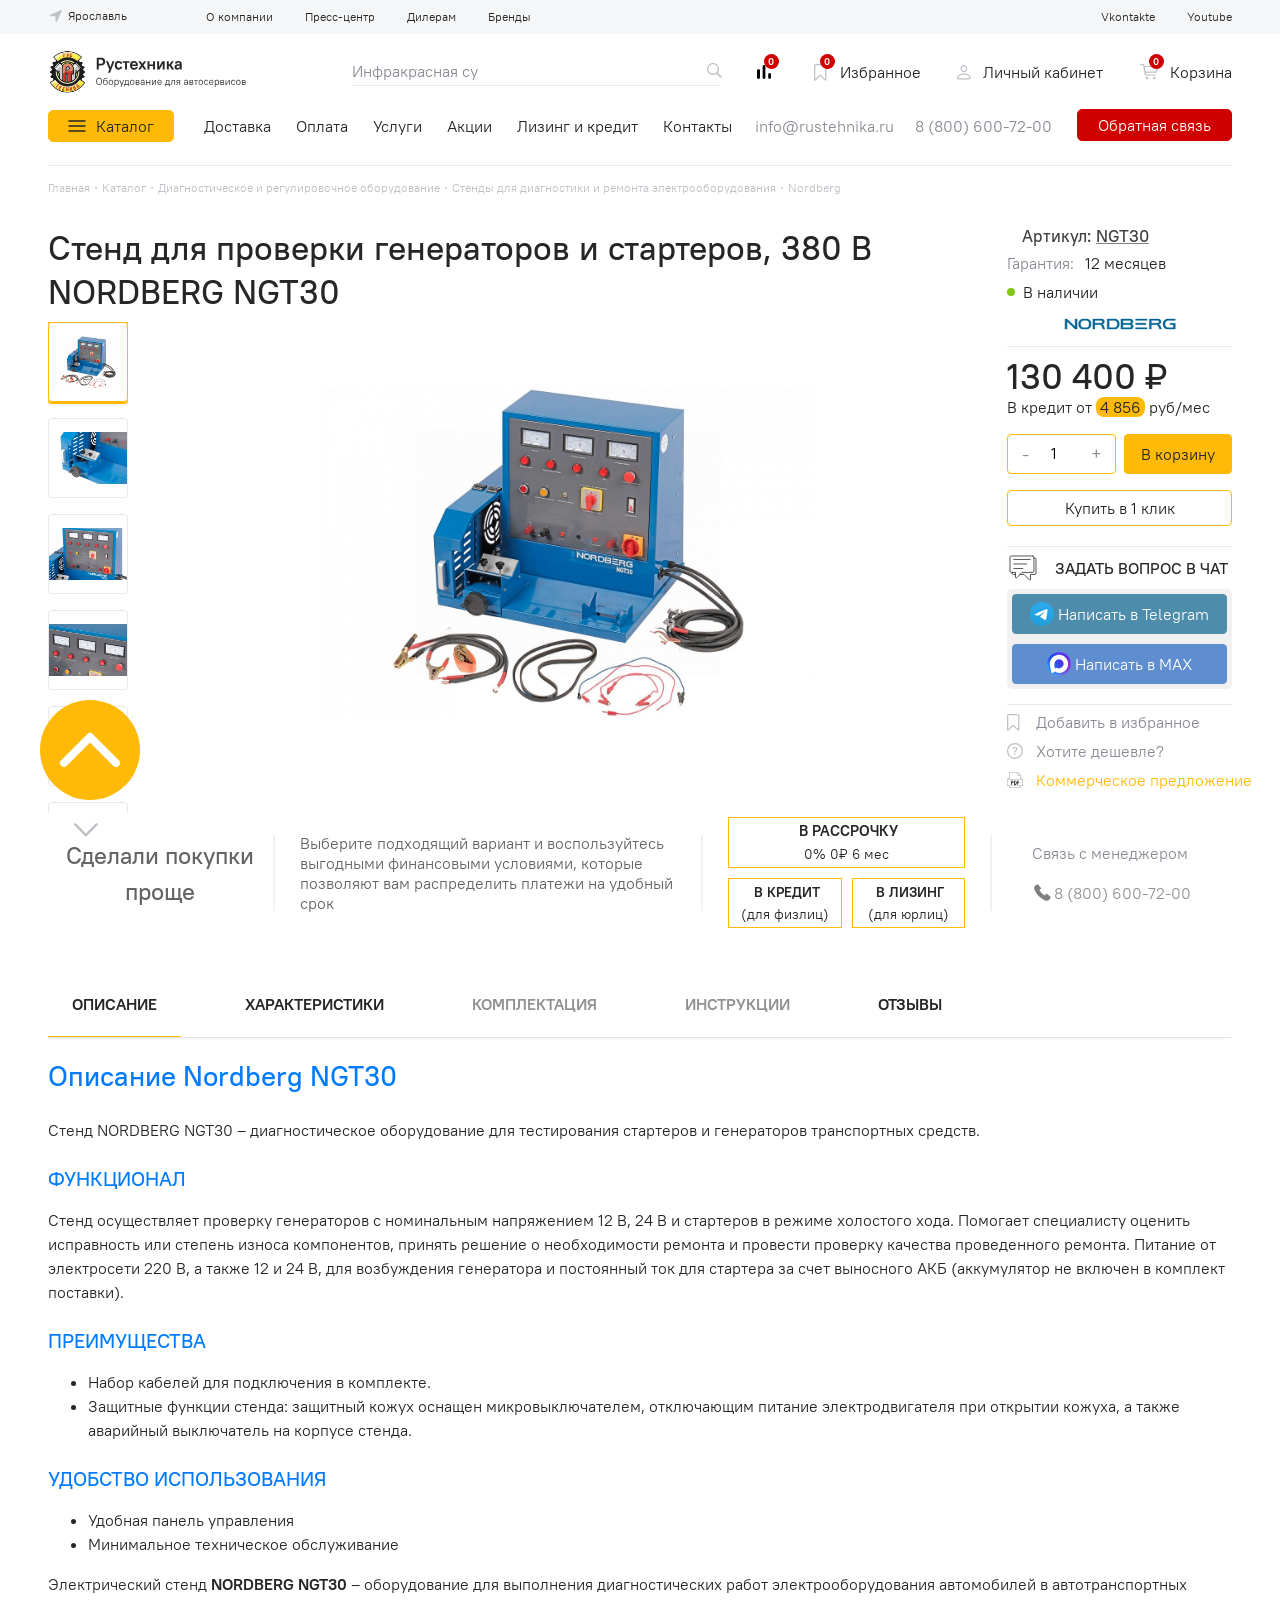
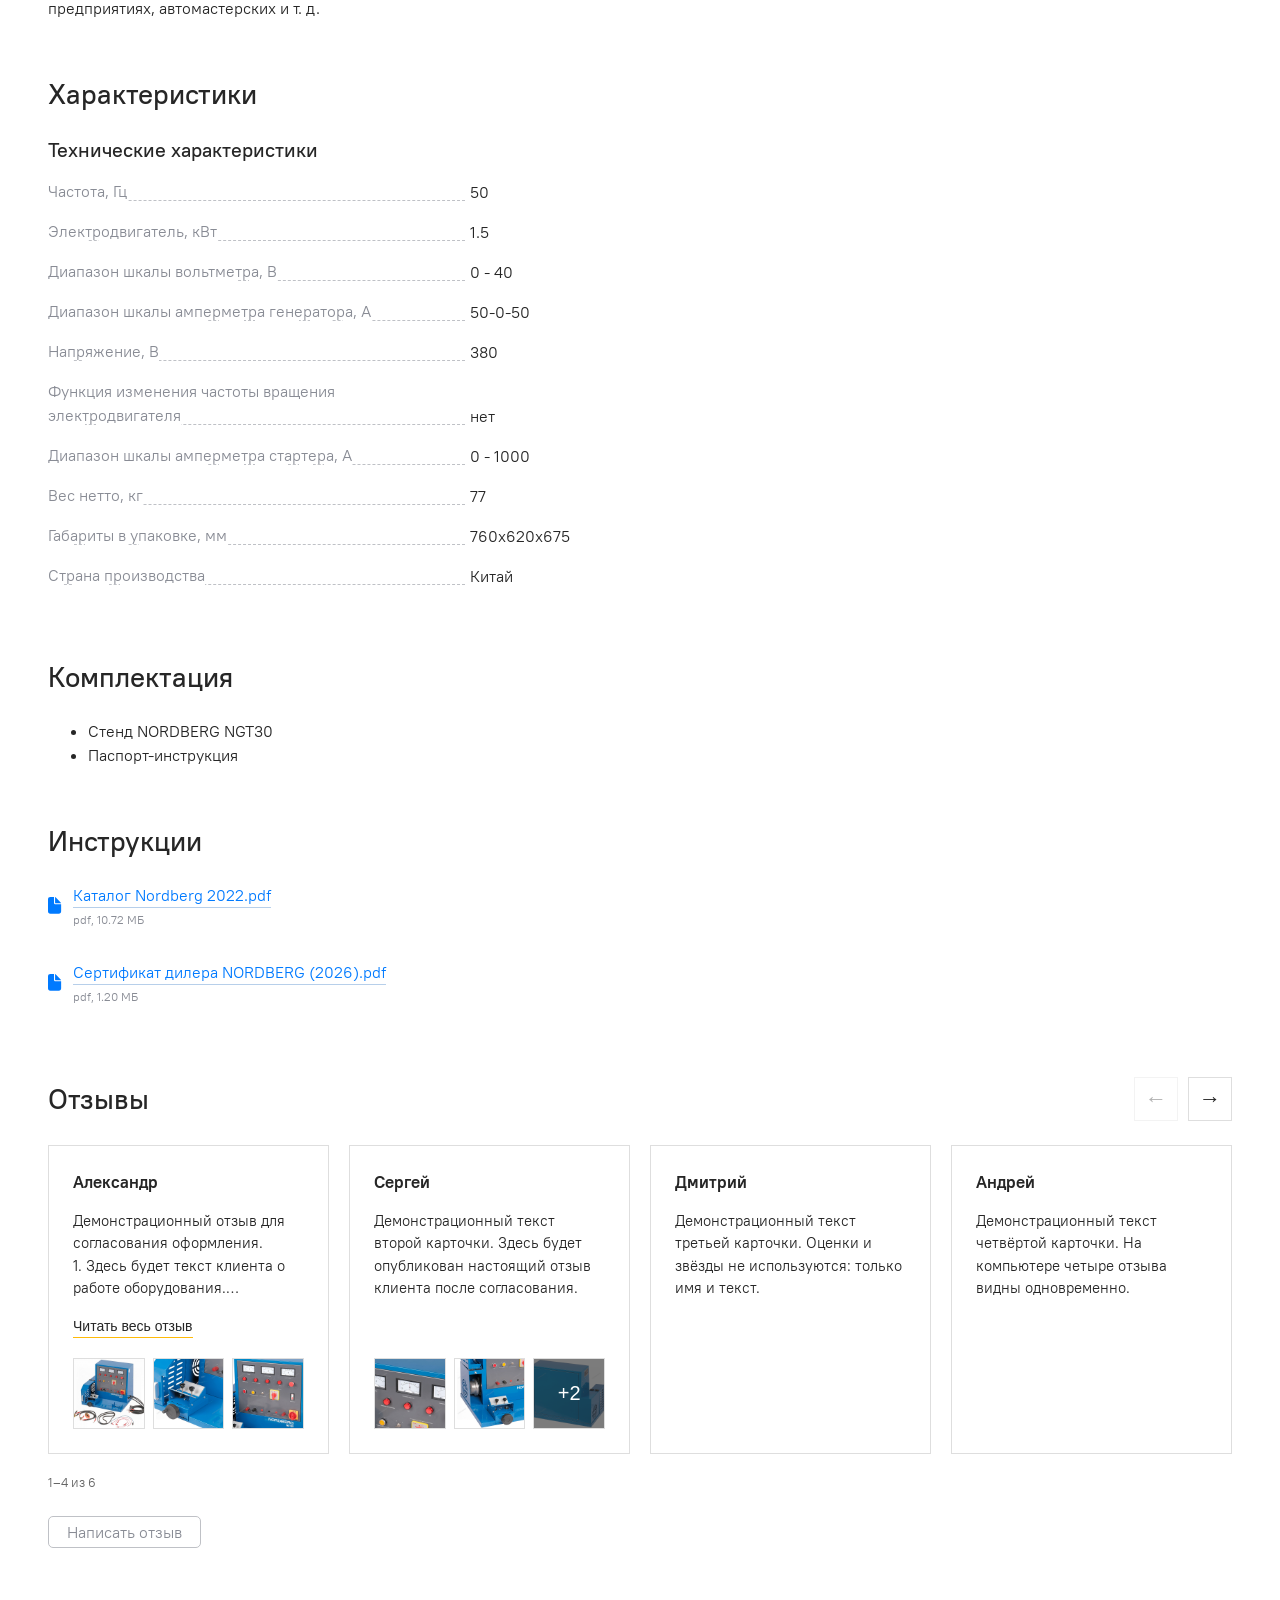
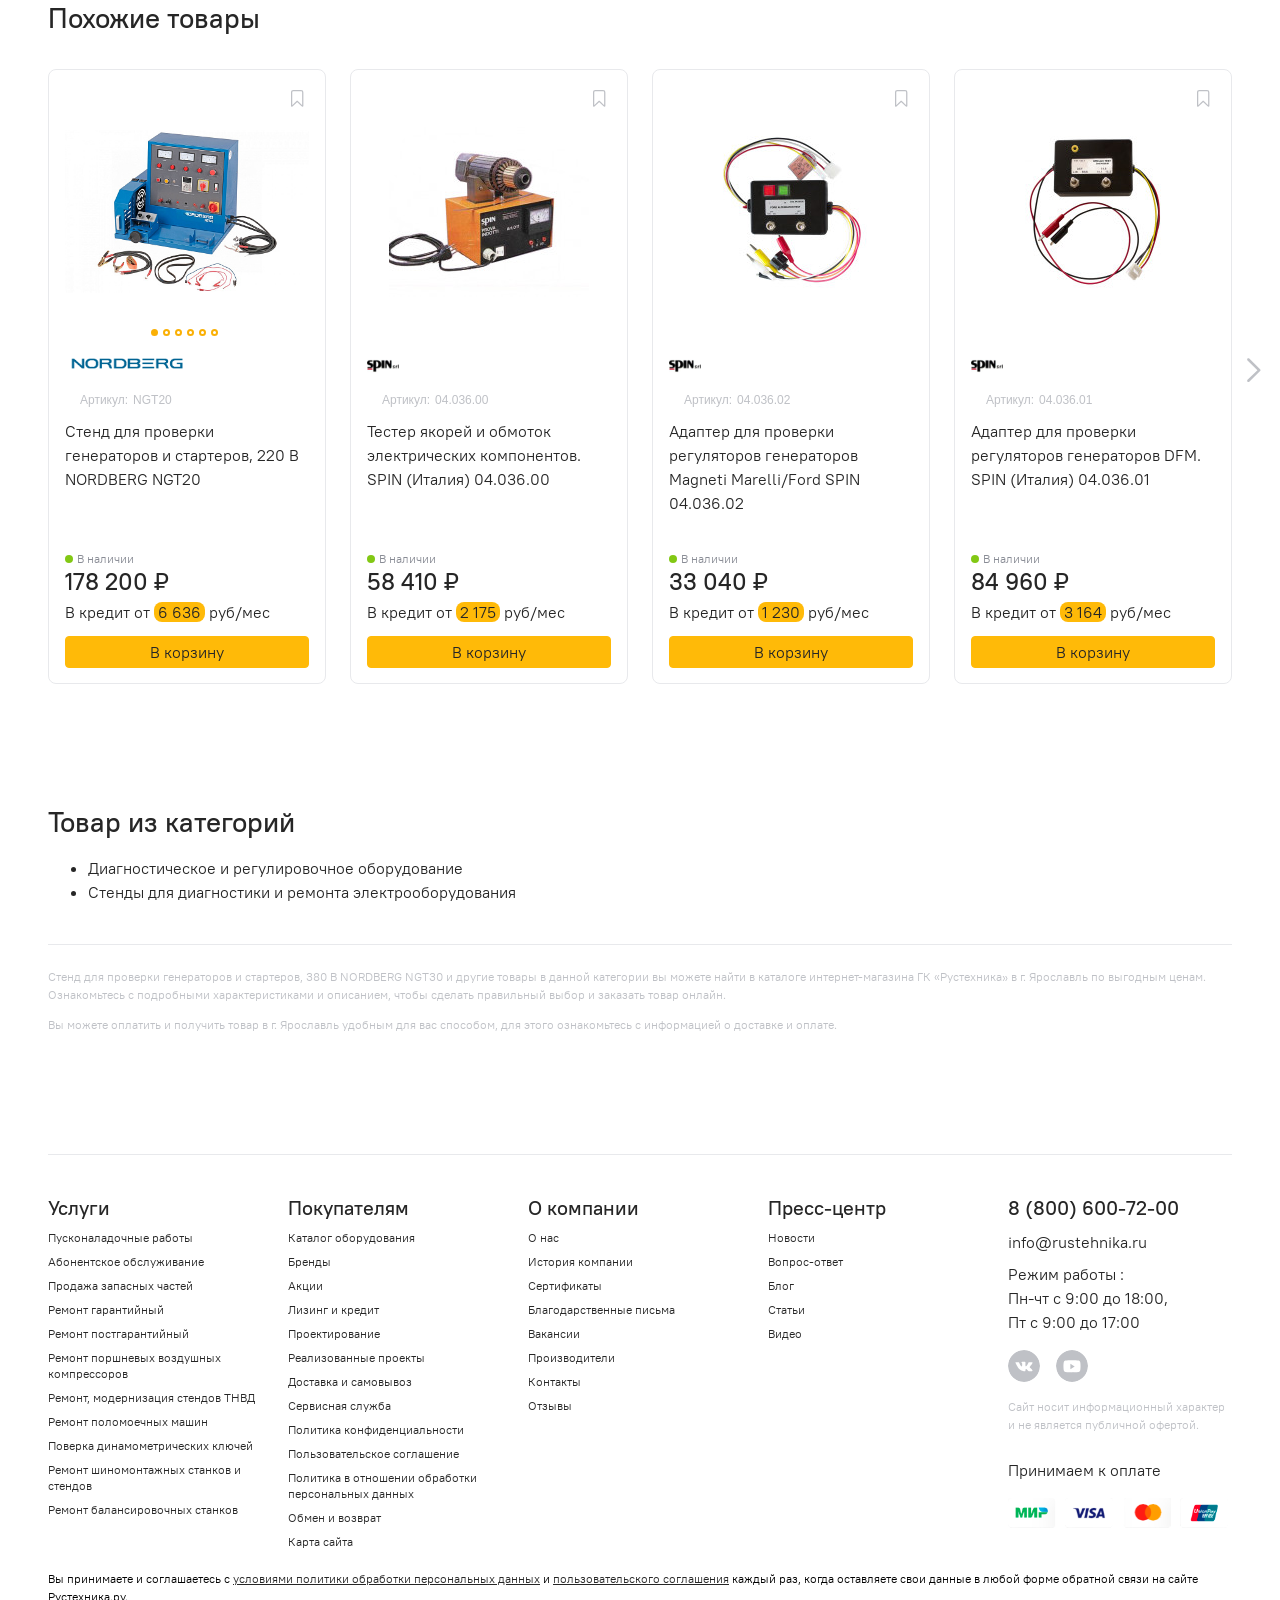
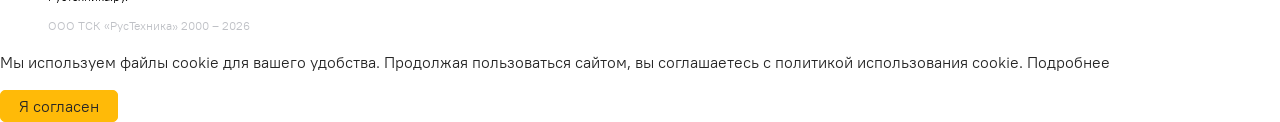
==== commit 6185f8ab: "Add named demo reviews with photo examples and equal card heights" ====
--- a/index.html
+++ b/index.html
@@ -1,4 +1,4 @@
-<!doctype html><html lang="ru" class="bx-core bx-win bx-no-touch bx-no-retina bx-chrome"><head><meta charset="utf-8"><meta name="viewport" content="width=device-width,initial-scale=1"><meta name="robots" content="noindex,nofollow"><title>Стенд NORDBERG NGT30 — Рустехника</title><link rel="stylesheet" href="assets/f3d4254968c20ca1.css"><link rel="stylesheet" href="assets/dd453f430945b87c.css"><link rel="stylesheet" href="assets/0fd741e309572131.css"><link rel="stylesheet" href="assets/6cfc2c8fe06ef0df.css"><link rel="stylesheet" href="assets/d0d6c19c97543bc4.css"><link rel="stylesheet" href="assets/dbd34b565e16b507.css"><link rel="stylesheet" href="assets/bdb0d2687543d995.css"><link rel="stylesheet" href="assets/30eb3baea8bd6853.css"><link rel="stylesheet" href="assets/2ab328687905c3e8.css"><link rel="stylesheet" href="assets/44acb7b5a5d491a3.css"><link rel="stylesheet" href="changes.css?v=20261110-8"></head>
+<!doctype html><html lang="ru" class="bx-core bx-win bx-no-touch bx-no-retina bx-chrome"><head><meta charset="utf-8"><meta name="viewport" content="width=device-width,initial-scale=1"><meta name="robots" content="noindex,nofollow"><title>Стенд NORDBERG NGT30 — Рустехника</title><link rel="stylesheet" href="assets/f3d4254968c20ca1.css"><link rel="stylesheet" href="assets/dd453f430945b87c.css"><link rel="stylesheet" href="assets/0fd741e309572131.css"><link rel="stylesheet" href="assets/6cfc2c8fe06ef0df.css"><link rel="stylesheet" href="assets/d0d6c19c97543bc4.css"><link rel="stylesheet" href="assets/dbd34b565e16b507.css"><link rel="stylesheet" href="assets/bdb0d2687543d995.css"><link rel="stylesheet" href="assets/30eb3baea8bd6853.css"><link rel="stylesheet" href="assets/2ab328687905c3e8.css"><link rel="stylesheet" href="assets/44acb7b5a5d491a3.css"><link rel="stylesheet" href="changes.css?v=20261110-9"></head>
 
 <body class="body--catalog TalkMeVCredit-initialized supportDesktop supportOffline supportOpened">
     
@@ -1467,4 +1467,4 @@
 
 
 
-<script src="review-photos.js?v=20261110-8" defer></script><script src="app.js?v=20261110-8" defer></script></body></html>+<script src="review-photos.js?v=20261110-9" defer></script><script src="app.js?v=20261110-9" defer></script></body></html>
--- a/changes.css
+++ b/changes.css
@@ -35,3 +35,5 @@
 .review-photo-viewer{width:min(1000px,calc(100vw - 32px));max-width:calc(100vw - 32px);max-height:90vh;padding:40px 24px 20px;border:0;background:#fff;color:#262626;box-sizing:border-box;overflow:auto}.review-photo-viewer::backdrop{background:rgba(0,0,0,.65)}.photo-close{position:absolute;right:12px;top:6px;border:0;background:none;color:#262626;font-size:30px;line-height:1!important;cursor:pointer;padding:0 4px}.photo-view-stage{display:grid;grid-template-columns:44px minmax(0,1fr) 44px;gap:16px;align-items:center}.photo-full{display:block;width:100%;height:55vh;object-fit:contain;min-width:0}.photo-count{text-align:center;font-size:13px;color:#666;margin:14px 0}.photo-thumbs{display:flex;gap:8px;overflow-x:auto;scrollbar-width:none;padding:2px}.photo-thumbs button{flex:0 0 56px;width:56px;height:56px;padding:0;border:1px solid #dedede;background:#f7f7f7;cursor:pointer}.photo-thumbs button[aria-current=true]{border:2px solid #ffba08}.photo-thumbs img{display:block;width:100%;height:100%;object-fit:cover}.review-form>.btn:disabled{opacity:.5;cursor:wait}
 @media(max-width:600px){.review-photo-viewer{padding:36px 12px 16px}.photo-view-stage{grid-template-columns:32px minmax(0,1fr) 32px;gap:6px}.photo-view-stage .review-arrow{width:32px;height:36px}.photo-full{height:45vh}.review-photo-grid{gap:6px}}
 @media(max-width:600px){.local-dialog:has(.review-form){padding:32px 24px}.local-dialog:has(.review-form) h2{font-size:26px;margin-bottom:28px}.review-product{gap:12px}.review-product-image{width:70px;height:70px;flex-basis:70px}.review-product-meta{gap:12px;font-size:11px;margin-bottom:8px}.review-product-name{font-size:14px}.review-form>.btn{margin-top:24px}}
+.review-card{display:flex;flex-direction:column}.review-photo-grid{margin-top:auto;padding-top:20px}
+.review-more{align-self:flex-start}
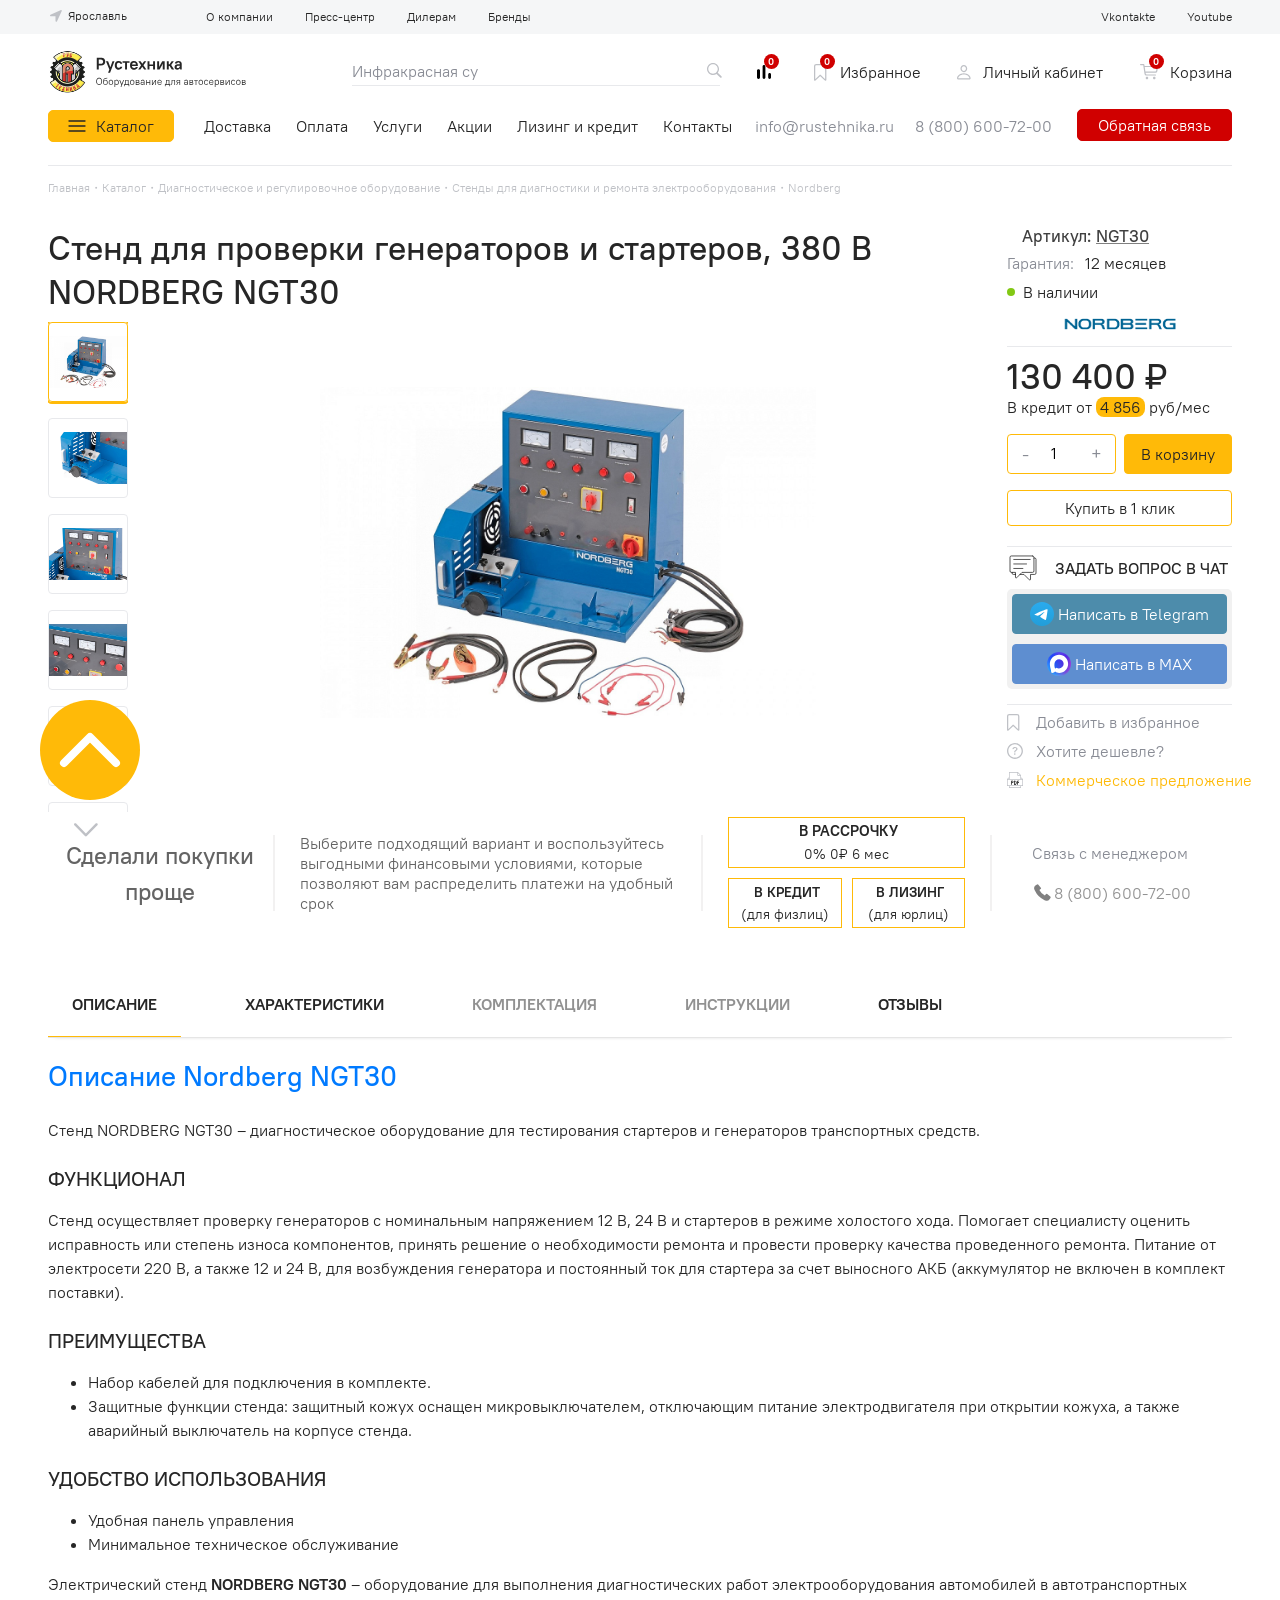
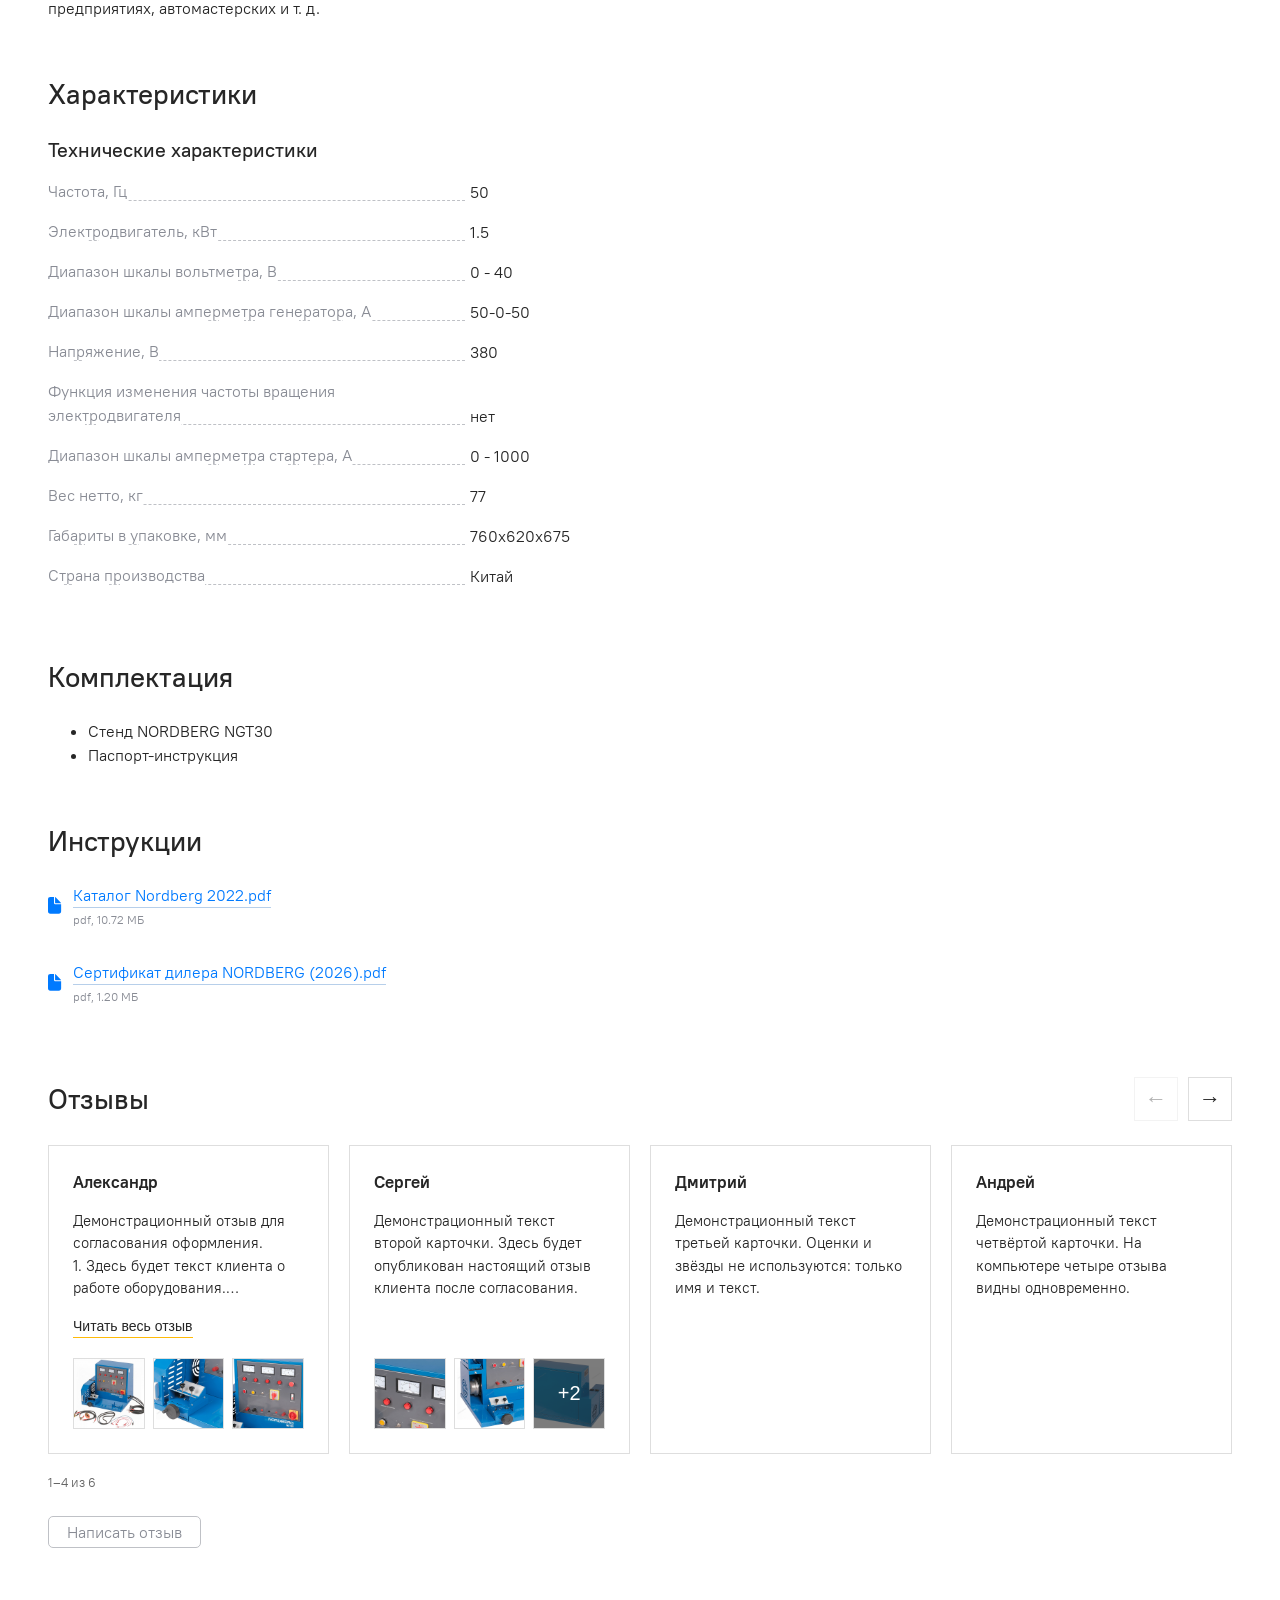
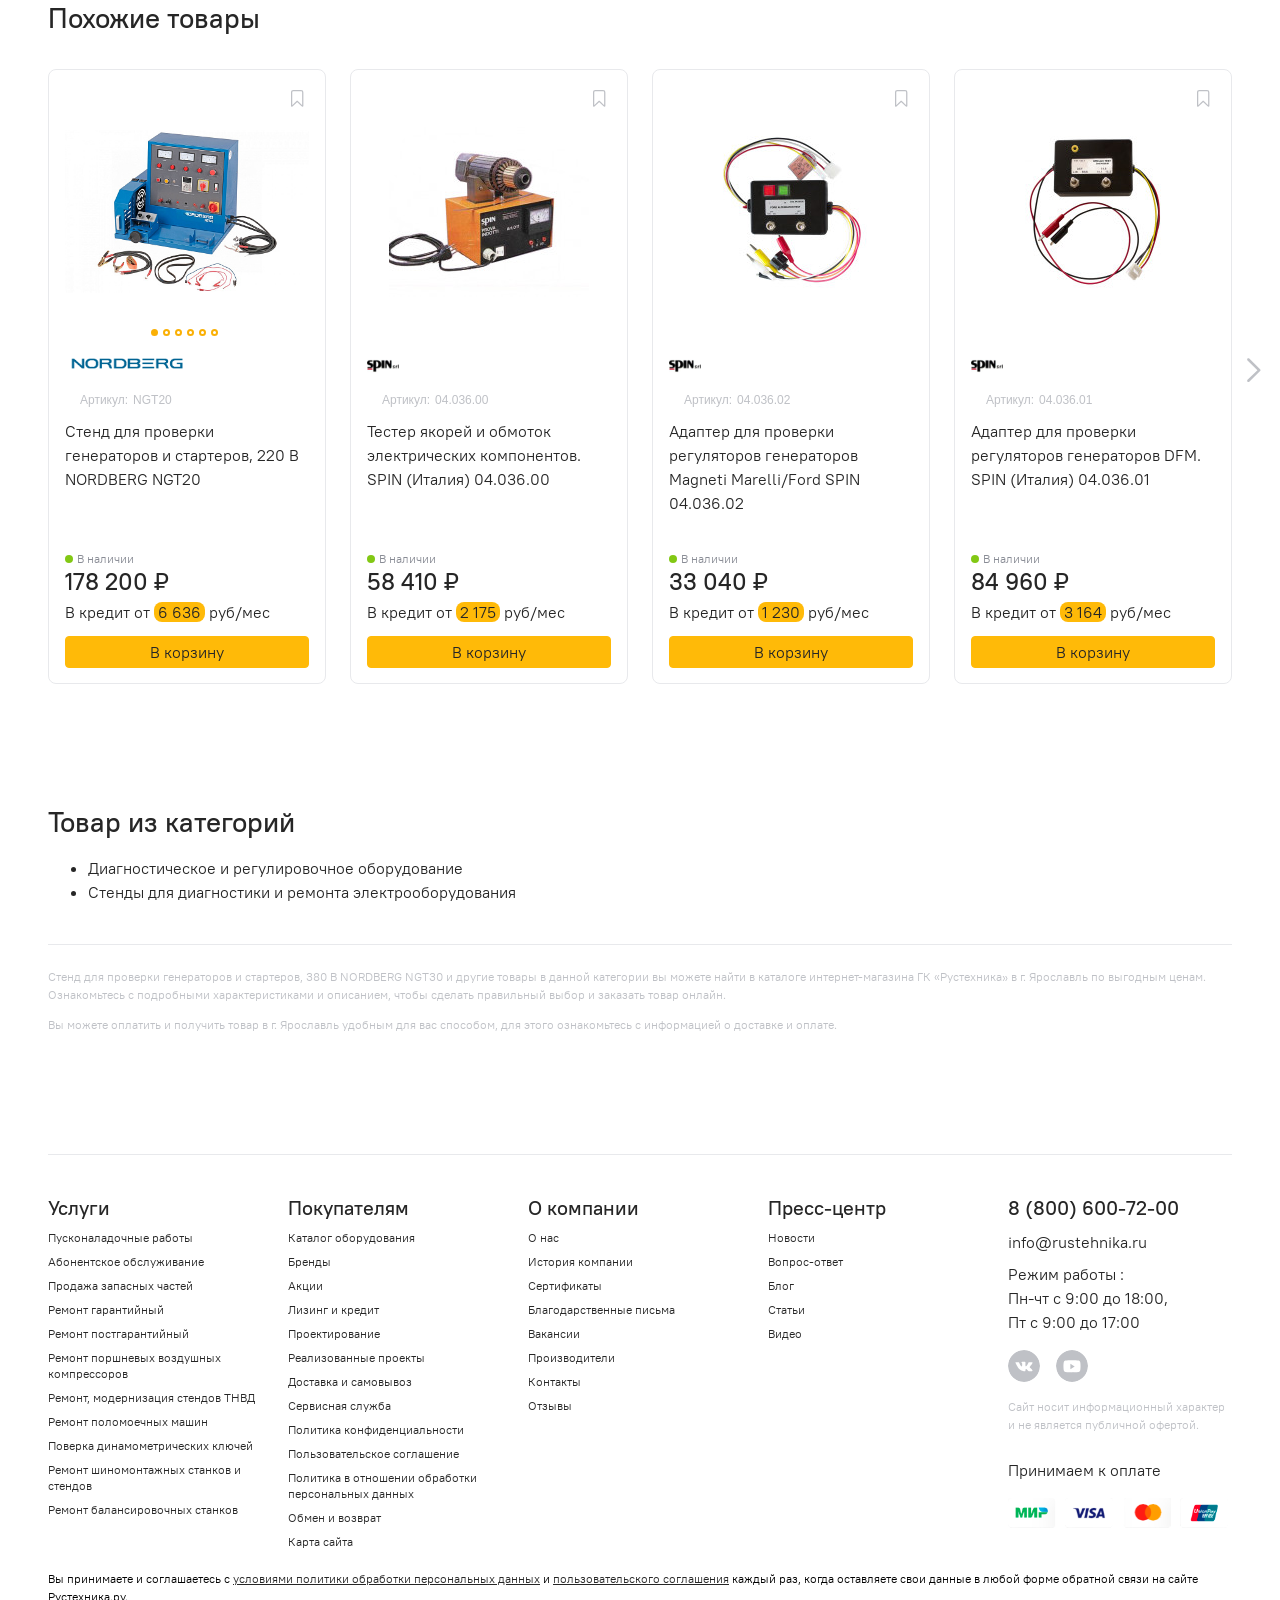
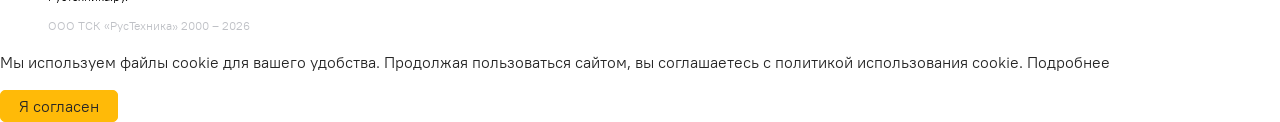
==== commit db890981: "Remove anchor links from description subheadings" ====
--- a/index.html
+++ b/index.html
@@ -1467,4 +1467,4 @@
 
 
 
-<script src="review-photos.js?v=20261110-9" defer></script><script src="app.js?v=20261110-9" defer></script></body></html>+<script src="review-photos.js?v=20261110-9" defer></script><script src="app.js?v=20261110-10" defer></script></body></html>
